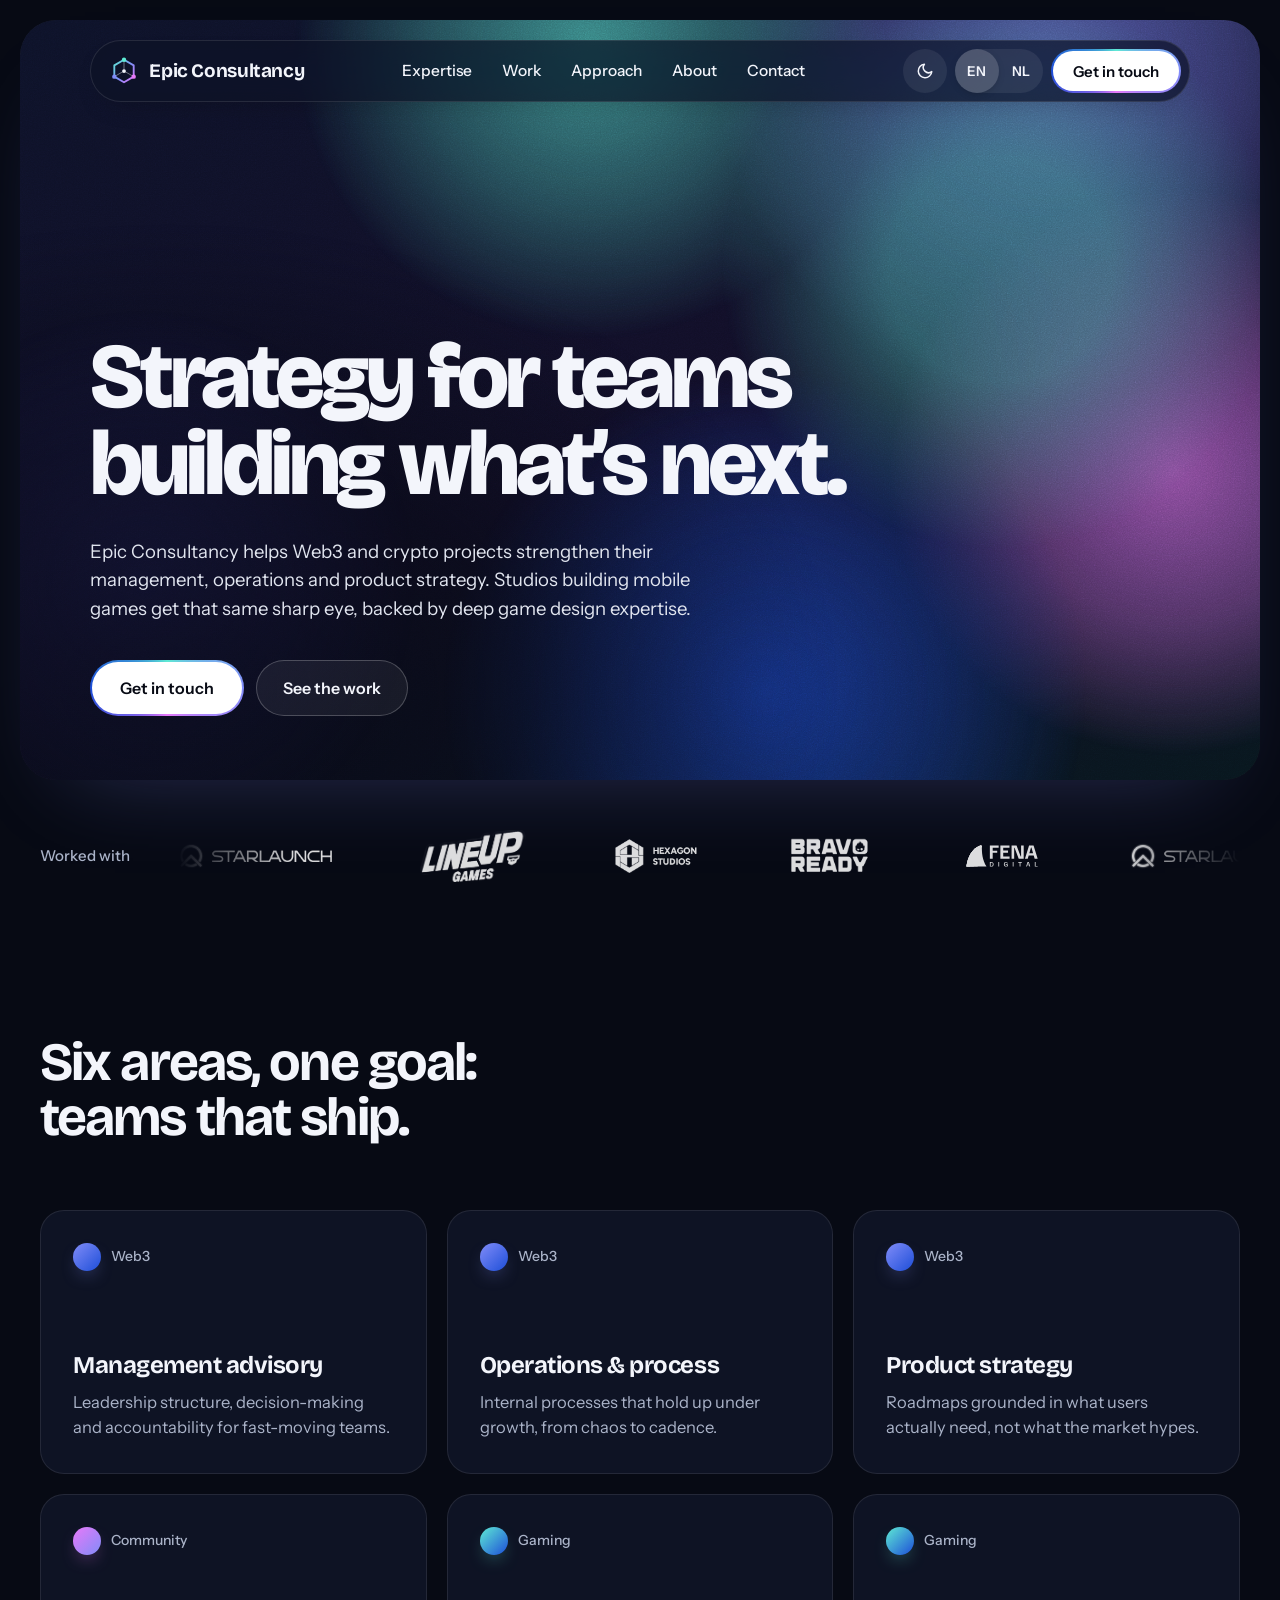
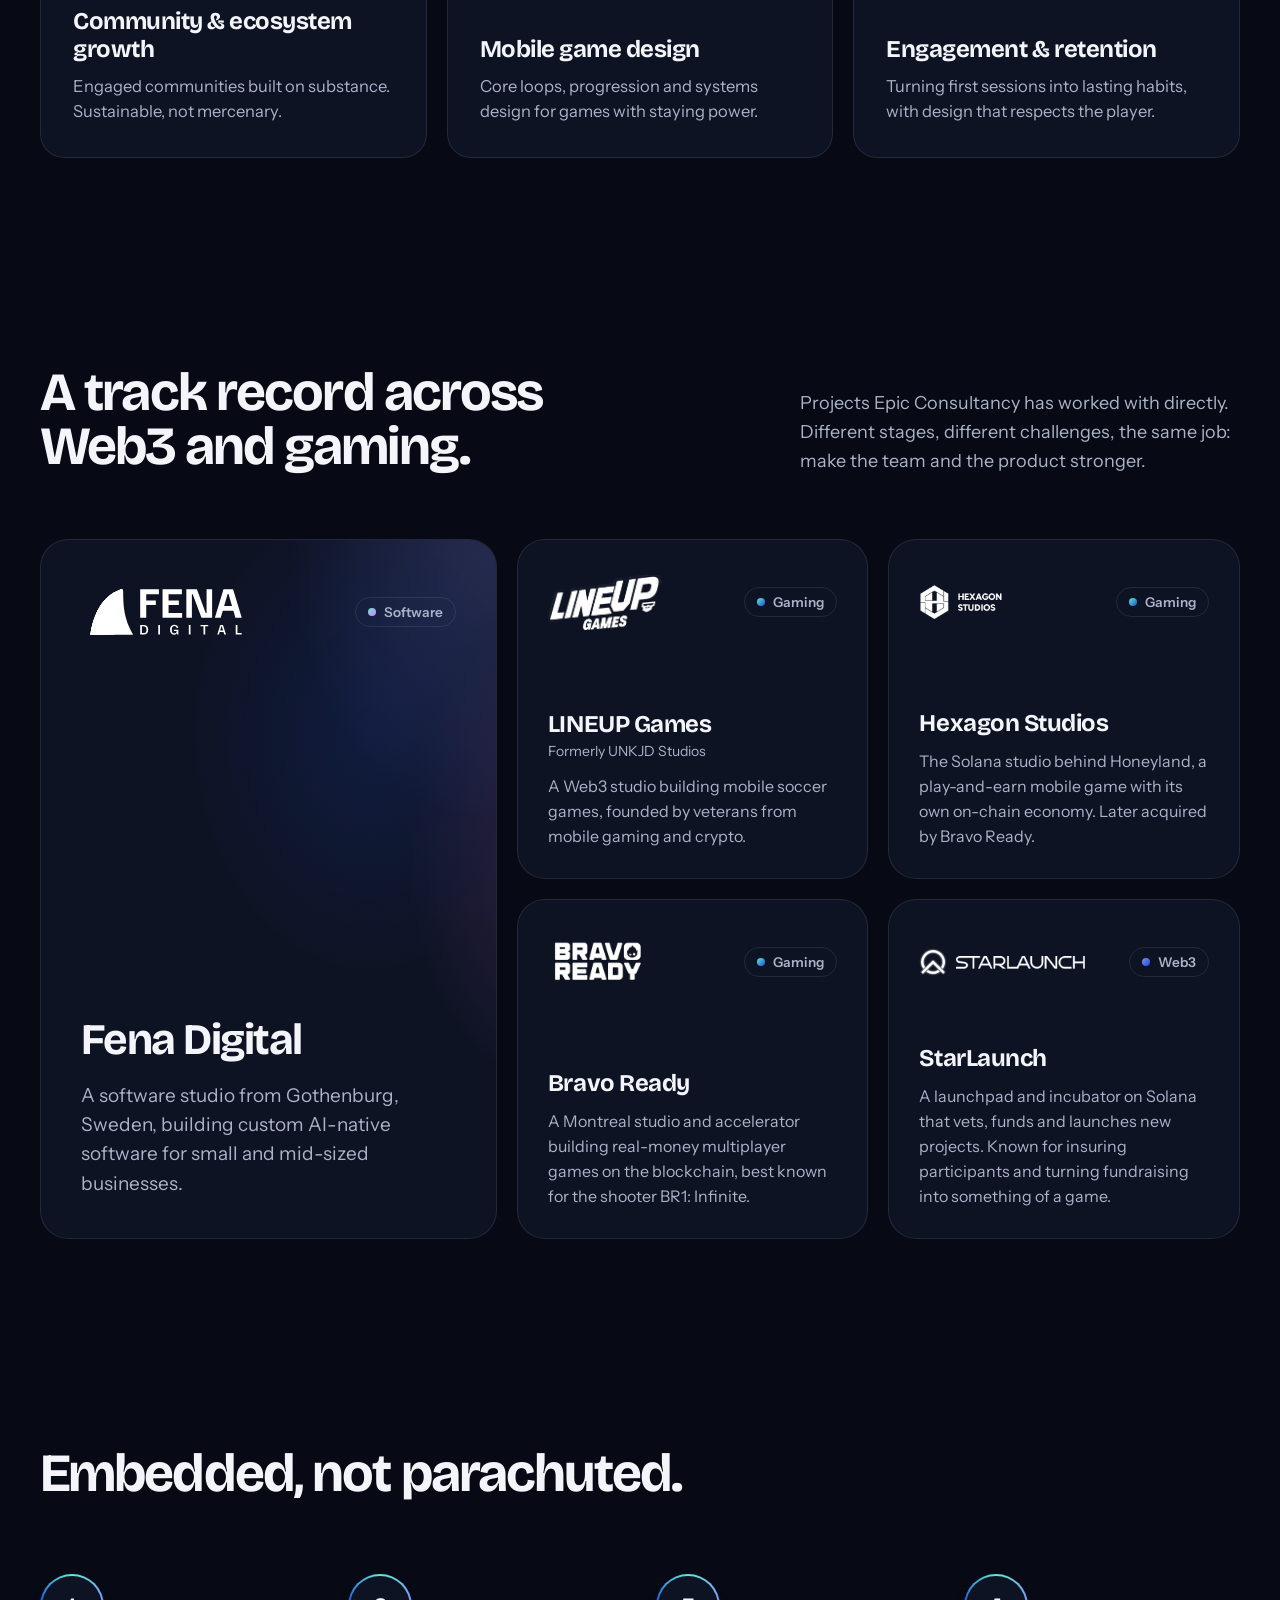
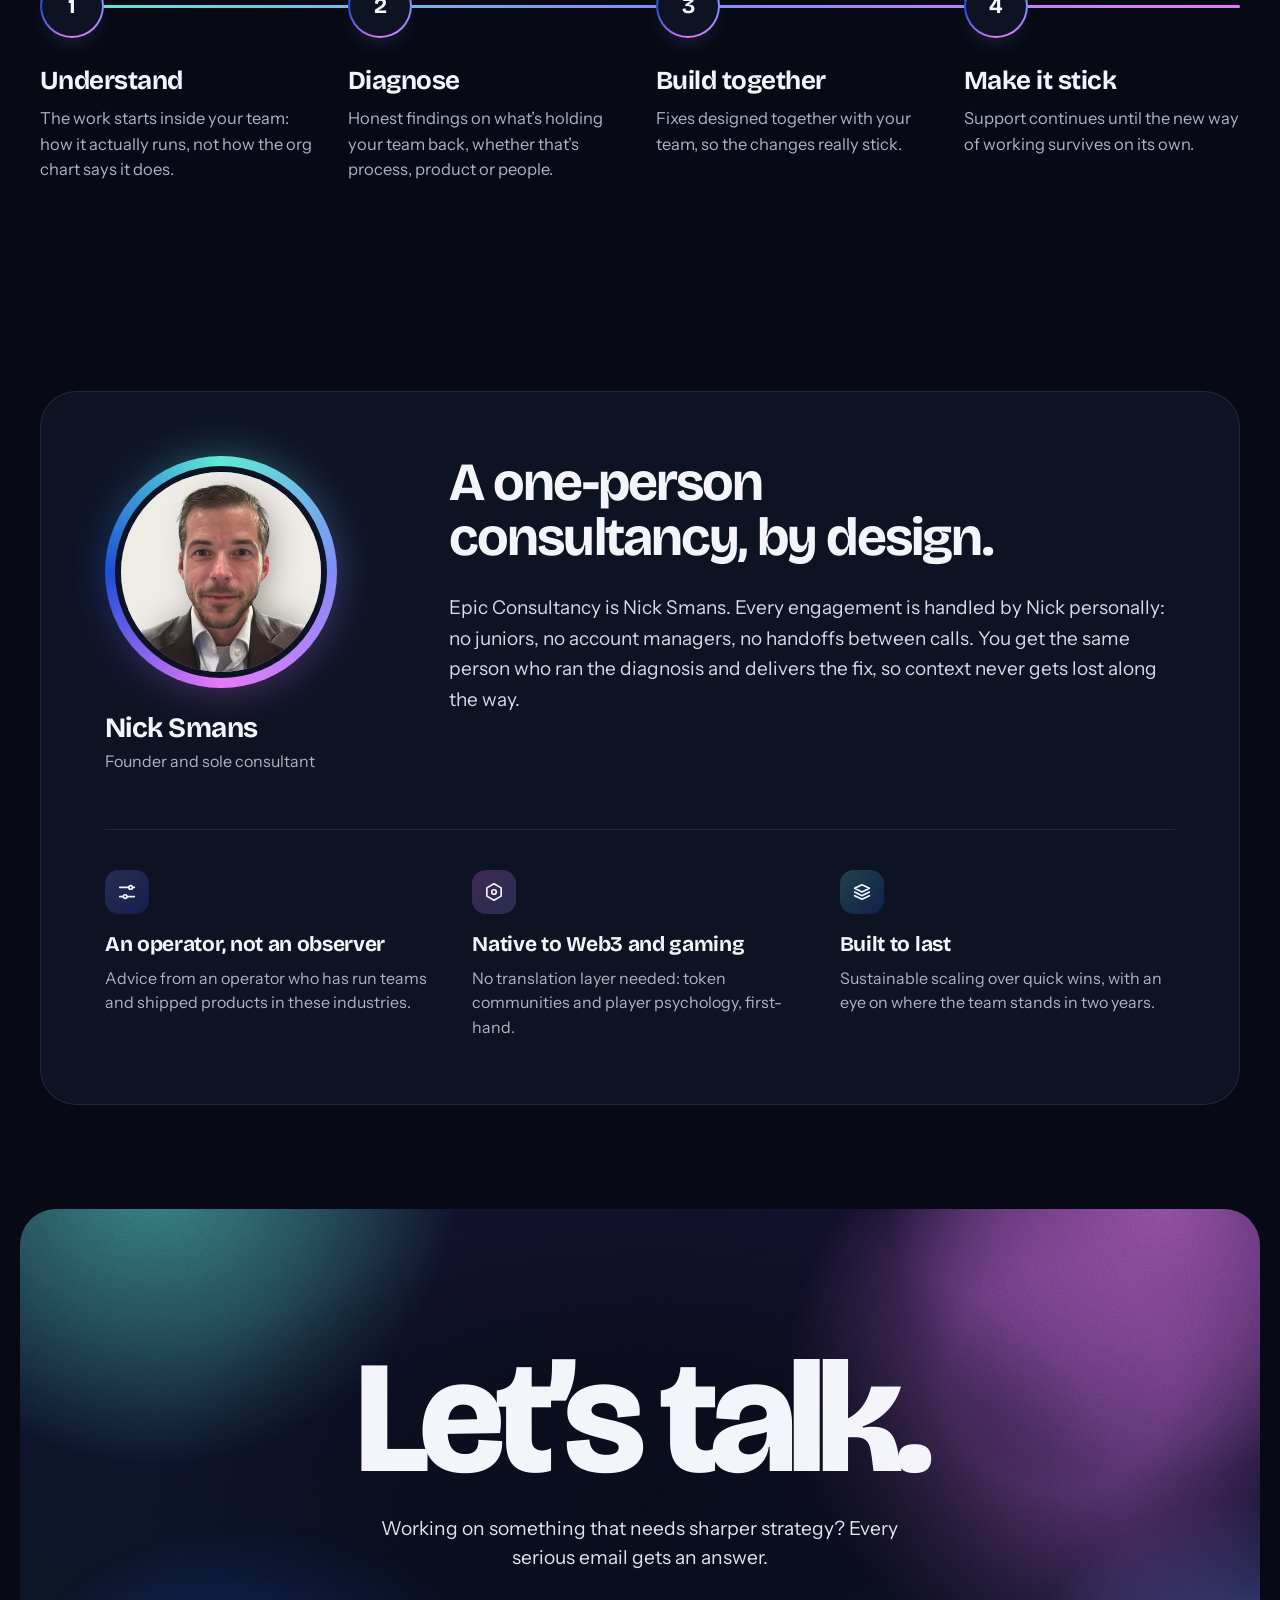
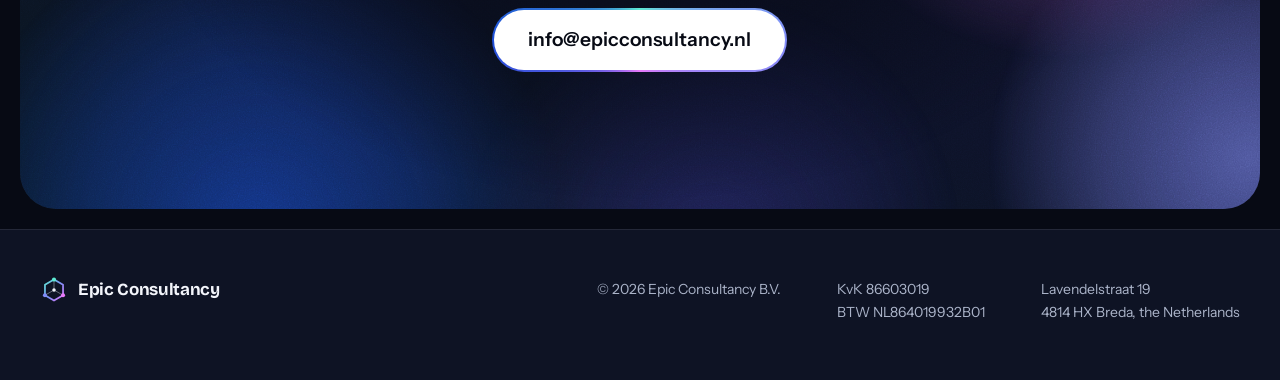
==== index.html @ 9a3203cc "Copy: drop duplicate UNKJD rebrand line, add Dutch comma Co-Authored-By: Claude Opus 5.5 (1M context" ====
<!doctype html>
<html lang="en">
<head>
<meta charset="UTF-8">
<meta name="viewport" content="width=device-width, initial-scale=1">
<title>Epic Consultancy: Strategic consultancy for Web3 and gaming</title>
<meta name="description" content="Strategic consultancy for Web3 and crypto projects: management, operations and product strategy, plus mobile game design expertise for studios.">
<link rel="canonical" href="https://epicconsultancy.nl/">
<link rel="alternate" hreflang="en" href="https://epicconsultancy.nl/">
<link rel="alternate" hreflang="nl" href="https://epicconsultancy.nl/nl/">
<link rel="alternate" hreflang="x-default" href="https://epicconsultancy.nl/">
<meta property="og:title" content="Epic Consultancy: Strategic consultancy for Web3 and gaming">
<meta property="og:description" content="Strategic consultancy for Web3 and crypto projects: management, operations and product strategy, plus mobile game design expertise for studios.">
<meta property="og:type" content="website">
<meta property="og:url" content="https://epicconsultancy.nl/">
<meta property="og:locale" content="en_US">
<meta property="og:locale:alternate" content="nl_NL">
<meta property="og:image" content="https://epicconsultancy.nl/assets/og.png">
<meta property="og:image:width" content="1200">
<meta property="og:image:height" content="630">
<meta property="og:image:alt" content="Epic Consultancy: Strategy for teams building what’s next.">
<meta name="twitter:card" content="summary_large_image">
<link rel="icon" type="image/svg+xml" href="favicon.svg">
<link rel="preconnect" href="https://fonts.googleapis.com">
<link rel="preconnect" href="https://fonts.gstatic.com" crossorigin>
<link href="https://fonts.googleapis.com/css2?family=Bricolage+Grotesque:opsz,wght@12..96,700..800&amp;family=Instrument+Sans:wght@400..600&amp;display=swap" rel="stylesheet">
<script>try { if (localStorage.getItem('theme') === 'light') document.documentElement.setAttribute('data-theme', 'light'); } catch (e) {}</script>
<link rel="stylesheet" href="style.css">
<script defer src="script.js"></script>
</head>
<body>
<a class="skip-link" href="#main">Skip to content</a>

<svg class="svg-defs" aria-hidden="true" focusable="false" width="0" height="0">
  <defs>
    <linearGradient id="mark-gradient" x1="0" y1="0" x2="1" y2="1">
      <stop class="mark-stop-1" offset="0"></stop>
      <stop class="mark-stop-2" offset=".55"></stop>
      <stop class="mark-stop-3" offset="1"></stop>
    </linearGradient>
  </defs>
</svg>

<header class="site-header">
  <nav class="nav frost" aria-label="Main">
    <a class="brand" href="#top">
      <svg class="mark" width="30" height="30" viewBox="0 0 96 96" aria-hidden="true" focusable="false">
        <path class="mark-hex" d="M48 12 L79 30 L79 66 L48 84 L17 66 L17 30 Z"></path>
        <line class="mark-spoke" x1="48" y1="48" x2="48" y2="12"></line>
        <line class="mark-spoke" x1="48" y1="48" x2="79" y2="66"></line>
        <line class="mark-spoke" x1="48" y1="48" x2="17" y2="66"></line>
        <circle class="mark-node-1" cx="48" cy="12" r="7"></circle>
        <circle class="mark-node-3" cx="79" cy="66" r="7"></circle>
        <circle class="mark-node-2" cx="17" cy="66" r="7"></circle>
        <circle class="mark-core" cx="48" cy="48" r="6"></circle>
      </svg>
      <span class="brand-name">Epic Consultancy</span>
    </a>
    <button class="icon-btn menu-toggle" type="button" aria-expanded="false" aria-controls="nav-links" aria-label="Menu">
      <svg class="icon-open" width="20" height="20" viewBox="0 0 24 24" fill="none" stroke="currentColor" stroke-width="2" stroke-linecap="round" aria-hidden="true" focusable="false"><path d="M4 7h16M4 12h16M4 17h16"></path></svg>
      <svg class="icon-close" width="20" height="20" viewBox="0 0 24 24" fill="none" stroke="currentColor" stroke-width="2" stroke-linecap="round" aria-hidden="true" focusable="false"><path d="M6 6l12 12M18 6L6 18"></path></svg>
    </button>
    <div class="nav-links" id="nav-links">
      <a class="nav-link" href="#expertise">Expertise</a>
      <a class="nav-link" href="#work">Work</a>
      <a class="nav-link" href="#approach">Approach</a>
      <a class="nav-link" href="#about">About</a>
      <a class="nav-link" href="#contact">Contact</a>
    </div>
    <div class="nav-tools">
      <button class="icon-btn theme-toggle" type="button" aria-label="Switch theme">
        <svg class="icon-moon" width="18" height="18" viewBox="0 0 24 24" fill="none" stroke="currentColor" stroke-width="2" stroke-linecap="round" stroke-linejoin="round" aria-hidden="true" focusable="false"><path d="M21 12.8A9 9 0 1 1 11.2 3a7 7 0 0 0 9.8 9.8z"></path></svg>
        <svg class="icon-sun" width="18" height="18" viewBox="0 0 24 24" fill="none" stroke="currentColor" stroke-width="2" stroke-linecap="round" stroke-linejoin="round" aria-hidden="true" focusable="false"><circle cx="12" cy="12" r="4"></circle><path d="M12 2v2M12 20v2M4.9 4.9l1.4 1.4M17.7 17.7l1.4 1.4M2 12h2M20 12h2M4.9 19.1l1.4-1.4M17.7 6.3l1.4-1.4"></path></svg>
      </button>
      <div class="lang" role="group" aria-label="Language">
        <span aria-current="page">EN</span>
        <a href="nl/" hreflang="nl" lang="nl">NL</a>
      </div>
      <a class="btn btn-sm nav-cta" href="#contact">Get in touch</a>
    </div>
  </nav>
</header>

<main id="main">
  <div class="hero-wrap" id="top">
    <div class="hero mesh-panel">
      <div class="mesh" aria-hidden="true">
        <div class="mesh-hue">
          <div class="mesh-layer">
            <div class="blob blob-1"></div>
            <div class="blob blob-2"></div>
            <div class="blob blob-soft blob-3"></div>
            <div class="blob blob-4"></div>
            <div class="blob blob-soft blob-5"></div>
            <div class="follow"></div>
          </div>
        </div>
      </div>
      <svg class="grain" aria-hidden="true" focusable="false">
        <filter id="grain-hero" x="0" y="0" width="100%" height="100%"><feTurbulence type="fractalNoise" baseFrequency="0.82" numOctaves="3" stitchTiles="stitch"></feTurbulence><feColorMatrix type="saturate" values="0"></feColorMatrix></filter>
        <rect width="100%" height="100%" filter="url(#grain-hero)"></rect>
      </svg>
      <div class="veil" aria-hidden="true"></div>

      <div class="hero-inner">
        <div class="hero-copy">
          <h1 class="h1">
            <span class="line line-1"><span>Strategy for teams</span></span>
            <span class="line line-2"><span>building what’s next.</span></span>
          </h1>
          <p class="hero-intro up">Epic Consultancy helps Web3 and crypto projects strengthen their management, operations and product strategy. Studios building mobile games get that same sharp eye, backed by deep game design expertise.</p>
          <div class="hero-actions up">
            <a class="btn" href="#contact">Get in touch</a>
            <a class="ghost frost" href="#work">See the work</a>
          </div>
        </div>
      </div>
    </div>
  </div>

  <section class="proof wrap up" aria-labelledby="proof-label">
    <p class="proof-label" id="proof-label">Worked with</p>
    <div class="marquee">
      <div class="marquee-track">
        <div class="logo-set">
          <img src="assets/logos/starlaunch.png" alt="StarLaunch" width="154" height="26">
          <img src="assets/logos/lineup.png" alt="LINEUP Games" width="106" height="51">
          <img src="assets/logos/hexagon.png" alt="Hexagon Studios" width="83" height="34">
          <img src="assets/logos/bravoready.png" alt="Bravo Ready" width="89" height="46">
          <img src="assets/logos/fena.svg" alt="Fena Digital" width="80" height="30">
        </div>
        <div class="logo-set" aria-hidden="true">
          <img src="assets/logos/starlaunch.png" alt="" width="154" height="26">
          <img src="assets/logos/lineup.png" alt="" width="106" height="51">
          <img src="assets/logos/hexagon.png" alt="" width="83" height="34">
          <img src="assets/logos/bravoready.png" alt="" width="89" height="46">
          <img src="assets/logos/fena.svg" alt="" width="80" height="30">
        </div>
        <div class="logo-set" aria-hidden="true">
          <img src="assets/logos/starlaunch.png" alt="" width="154" height="26">
          <img src="assets/logos/lineup.png" alt="" width="106" height="51">
          <img src="assets/logos/hexagon.png" alt="" width="83" height="34">
          <img src="assets/logos/bravoready.png" alt="" width="89" height="46">
          <img src="assets/logos/fena.svg" alt="" width="80" height="30">
        </div>
      </div>
    </div>
  </section>

  <section id="expertise" class="section" aria-labelledby="expertise-title">
    <div class="wrap">
      <h2 class="h2 section-title" id="expertise-title">Six areas, one goal: teams that ship.</h2>
      <div class="tiles">
        <article class="tile d-web3">
          <p class="tile-domain"><span class="swatch" aria-hidden="true"></span>Web3</p>
          <div class="tile-body">
            <h3 class="h3">Management advisory</h3>
            <p class="tile-text">Leadership structure, decision-making and accountability for fast-moving teams.</p>
          </div>
        </article>
        <article class="tile d-web3">
          <p class="tile-domain"><span class="swatch" aria-hidden="true"></span>Web3</p>
          <div class="tile-body">
            <h3 class="h3">Operations &amp; process</h3>
            <p class="tile-text">Internal processes that hold up under growth, from chaos to cadence.</p>
          </div>
        </article>
        <article class="tile d-web3">
          <p class="tile-domain"><span class="swatch" aria-hidden="true"></span>Web3</p>
          <div class="tile-body">
            <h3 class="h3">Product strategy</h3>
            <p class="tile-text">Roadmaps grounded in what users actually need, not what the market hypes.</p>
          </div>
        </article>
        <article class="tile d-comm">
          <p class="tile-domain"><span class="swatch" aria-hidden="true"></span>Community</p>
          <div class="tile-body">
            <h3 class="h3">Community &amp; ecosystem growth</h3>
            <p class="tile-text">Engaged communities built on substance. Sustainable, not mercenary.</p>
          </div>
        </article>
        <article class="tile d-game">
          <p class="tile-domain"><span class="swatch" aria-hidden="true"></span>Gaming</p>
          <div class="tile-body">
            <h3 class="h3">Mobile game design</h3>
            <p class="tile-text">Core loops, progression and systems design for games with staying power.</p>
          </div>
        </article>
        <article class="tile d-game">
          <p class="tile-domain"><span class="swatch" aria-hidden="true"></span>Gaming</p>
          <div class="tile-body">
            <h3 class="h3">Engagement &amp; retention</h3>
            <p class="tile-text">Turning first sessions into lasting habits, with design that respects the player.</p>
          </div>
        </article>
      </div>
    </div>
  </section>

  <section id="work" class="section" aria-labelledby="work-title">
    <div class="wrap">
      <div class="work-head">
        <h2 class="h2" id="work-title">A track record across Web3 and gaming.</h2>
        <p class="work-intro">Projects Epic Consultancy has worked with directly. Different stages, different challenges, the same job: make the team and the product stronger.</p>
      </div>
      <div class="bento">
        <article class="card card-feature d-soft">
          <div class="bloom" aria-hidden="true"></div>
          <div class="flood" aria-hidden="true"></div>
          <div class="card-head">
            <img class="card-logo" src="assets/logos/fena.svg" alt="" width="170" height="64">
            <span class="tag">Software</span>
          </div>
          <div>
            <h3 class="h3 card-name">Fena Digital</h3>
            <p class="card-desc">A software studio from Gothenburg, Sweden, building custom AI-native software for small and mid-sized businesses.</p>
          </div>
        </article>
        <article class="card d-game">
          <div class="flood" aria-hidden="true"></div>
          <div class="card-head">
            <img class="card-logo" src="assets/logos/lineup.png" alt="" width="114" height="55">
            <span class="tag">Gaming</span>
          </div>
          <div>
            <h3 class="h3 card-name">LINEUP Games</h3>
            <p class="card-sub">Formerly UNKJD Studios</p>
            <p class="card-desc">A Web3 studio building mobile soccer games, founded by veterans from mobile gaming and crypto.</p>
          </div>
        </article>
        <article class="card d-game">
          <div class="flood" aria-hidden="true"></div>
          <div class="card-head">
            <img class="card-logo" src="assets/logos/hexagon.png" alt="" width="83" height="34">
            <span class="tag">Gaming</span>
          </div>
          <div>
            <h3 class="h3 card-name">Hexagon Studios</h3>
            <p class="card-desc">The Solana studio behind Honeyland, a play-and-earn mobile game with its own on-chain economy. Later acquired by Bravo Ready.</p>
          </div>
        </article>
        <article class="card d-game">
          <div class="flood" aria-hidden="true"></div>
          <div class="card-head">
            <img class="card-logo" src="assets/logos/bravoready.png" alt="" width="100" height="52">
            <span class="tag">Gaming</span>
          </div>
          <div>
            <h3 class="h3 card-name">Bravo Ready</h3>
            <p class="card-desc">A Montreal studio and accelerator building real-money multiplayer games on the blockchain, best known for the shooter BR1: Infinite.</p>
          </div>
        </article>
        <article class="card d-web3">
          <div class="flood" aria-hidden="true"></div>
          <div class="card-head">
            <img class="card-logo" src="assets/logos/starlaunch.png" alt="" width="166" height="28">
            <span class="tag">Web3</span>
          </div>
          <div>
            <h3 class="h3 card-name">StarLaunch</h3>
            <p class="card-desc">A launchpad and incubator on Solana that vets, funds and launches new projects. Known for insuring participants and turning fundraising into something of a game.</p>
          </div>
        </article>
      </div>
    </div>
  </section>

  <section id="approach" class="section approach" aria-labelledby="approach-title">
    <div class="wrap">
      <h2 class="h2" id="approach-title">Embedded, not parachuted.</h2>
      <div class="timeline">
        <div class="track" aria-hidden="true">
          <div class="track-base"></div>
          <div class="track-fill"></div>
          <div class="comet-lane">
            <div class="comet-glow"></div>
            <div class="comet"></div>
          </div>
        </div>
        <ol class="steps">
          <li class="step">
            <span class="node" aria-hidden="true">1</span>
            <div>
              <h3 class="h3">Understand</h3>
              <p class="step-text">The work starts inside your team: how it actually runs, not how the org chart says it does.</p>
            </div>
          </li>
          <li class="step">
            <span class="node" aria-hidden="true">2</span>
            <div>
              <h3 class="h3">Diagnose</h3>
              <p class="step-text">Honest findings on what’s holding your team back, whether that’s process, product or people.</p>
            </div>
          </li>
          <li class="step">
            <span class="node" aria-hidden="true">3</span>
            <div>
              <h3 class="h3">Build together</h3>
              <p class="step-text">Fixes designed together with your team, so the changes really stick.</p>
            </div>
          </li>
          <li class="step">
            <span class="node" aria-hidden="true">4</span>
            <div>
              <h3 class="h3">Make it stick</h3>
              <p class="step-text">Support continues until the new way of working survives on its own.</p>
            </div>
          </li>
        </ol>
      </div>
    </div>
  </section>

  <section id="about" class="section" aria-labelledby="about-title">
    <div class="wrap">
      <div class="about-panel">
        <div class="about-top">
          <div class="about-person">
            <div class="ring">
              <img class="portrait" src="assets/nick-smans.jpg" alt="Nick Smans" width="200" height="200">
            </div>
            <div>
              <p class="person-name">Nick Smans</p>
              <p class="person-role">Founder and sole consultant</p>
            </div>
          </div>
          <div class="about-copy">
            <h2 class="h2" id="about-title">A one-person consultancy, by design.</h2>
            <p class="about-bio">Epic Consultancy is Nick Smans. Every engagement is handled by Nick personally: no juniors, no account managers, no handoffs between calls. You get the same person who ran the diagnosis and delivers the fix, so context never gets lost along the way.</p>
          </div>
        </div>
        <ul class="reasons">
          <li class="d-web3">
            <span class="chip" aria-hidden="true">
              <svg width="22" height="22" viewBox="0 0 24 24" fill="none" stroke-width="1.8" stroke-linecap="round" stroke-linejoin="round" focusable="false"><path d="M4 7h10M18 7h2M4 17h4M12 17h8"></path><circle cx="16" cy="7" r="2"></circle><circle cx="10" cy="17" r="2"></circle></svg>
            </span>
            <h3 class="reason-title">An operator, not an observer</h3>
            <p class="reason-text">Advice from an operator who has run teams and shipped products in these industries.</p>
          </li>
          <li class="d-comm">
            <span class="chip" aria-hidden="true">
              <svg width="22" height="22" viewBox="0 0 24 24" fill="none" stroke-width="1.8" stroke-linecap="round" stroke-linejoin="round" focusable="false"><path d="M12 3l7.8 4.5v9L12 21l-7.8-4.5v-9z"></path><circle cx="12" cy="12" r="2.5"></circle></svg>
            </span>
            <h3 class="reason-title">Native to Web3 and gaming</h3>
            <p class="reason-text">No translation layer needed: token communities and player psychology, first-hand.</p>
          </li>
          <li class="d-game">
            <span class="chip" aria-hidden="true">
              <svg width="22" height="22" viewBox="0 0 24 24" fill="none" stroke-width="1.8" stroke-linecap="round" stroke-linejoin="round" focusable="false"><path d="M12 4l8 4-8 4-8-4z"></path><path d="M4 12l8 4 8-4"></path><path d="M4 16l8 4 8-4"></path></svg>
            </span>
            <h3 class="reason-title">Built to last</h3>
            <p class="reason-text">Sustainable scaling over quick wins, with an eye on where the team stands in two years.</p>
          </li>
        </ul>
      </div>
    </div>
  </section>

  <section id="contact" class="contact-wrap" aria-labelledby="contact-title">
    <div class="contact mesh-panel">
      <div class="mesh" aria-hidden="true">
        <div class="mesh-hue">
          <div class="mesh-layer">
            <div class="blob blob-soft blob-1"></div>
            <div class="blob blob-2"></div>
            <div class="blob blob-3"></div>
            <div class="blob blob-4"></div>
            <div class="blob blob-soft blob-5"></div>
            <div class="follow follow-b"></div>
          </div>
        </div>
      </div>
      <svg class="grain" aria-hidden="true" focusable="false">
        <filter id="grain-contact" x="0" y="0" width="100%" height="100%"><feTurbulence type="fractalNoise" baseFrequency="0.82" numOctaves="3" seed="7" stitchTiles="stitch"></feTurbulence><feColorMatrix type="saturate" values="0"></feColorMatrix></filter>
        <rect width="100%" height="100%" filter="url(#grain-contact)"></rect>
      </svg>
      <div class="veil" aria-hidden="true"></div>

      <div class="contact-inner">
        <h2 class="talk" id="contact-title">Let’s talk.</h2>
        <p class="contact-sub">Working on something that needs sharper strategy? Every serious email gets an answer.</p>
        <a class="btn btn-lg" href="mailto:info@epicconsultancy.nl">info@epicconsultancy.nl</a>
      </div>
    </div>
  </section>
</main>

<footer class="footer">
  <div class="wrap footer-inner">
    <a class="brand" href="#top">
      <svg class="mark" width="28" height="28" viewBox="0 0 96 96" aria-hidden="true" focusable="false">
        <path class="mark-hex" d="M48 12 L79 30 L79 66 L48 84 L17 66 L17 30 Z"></path>
        <line class="mark-spoke" x1="48" y1="48" x2="48" y2="12"></line>
        <line class="mark-spoke" x1="48" y1="48" x2="79" y2="66"></line>
        <line class="mark-spoke" x1="48" y1="48" x2="17" y2="66"></line>
        <circle class="mark-node-1" cx="48" cy="12" r="7"></circle>
        <circle class="mark-node-3" cx="79" cy="66" r="7"></circle>
        <circle class="mark-node-2" cx="17" cy="66" r="7"></circle>
        <circle class="mark-core" cx="48" cy="48" r="6"></circle>
      </svg>
      <span class="brand-name">Epic Consultancy</span>
    </a>
    <div class="footer-facts">
      <p>© 2026 Epic Consultancy B.V.</p>
      <p>KvK 86603019<br>BTW NL864019932B01</p>
      <p>Lavendelstraat 19<br>4814 HX Breda, the Netherlands</p>
    </div>
  </div>
</footer>
</body>
</html>
---- style.css ----
/* =========================================================================
   Epic Consultancy, V3 "Prism Night"
   Ported from the A2 Night design-canvas artboard to plain static CSS.
   Dark (Night) is the default for every visitor; [data-theme="light"] on
   <html> switches to the light twin. Progressive enhancement throughout:
   every animation ends visible, nothing is hidden waiting for script.js,
   and everything script-dependent is gated on html.js.
   ========================================================================= */

/* Animatable angle for the rotating conic rings (buttons, approach nodes). */
@property --angle {
  syntax: '<angle>';
  inherits: false;
  initial-value: 0deg;
}

/* -------------------------------------------------------------------------
   Theme tokens: Night (default)
   ------------------------------------------------------------------------- */
:root {
  color-scheme: dark;

  /* Ground, surfaces and text */
  --ground: #070A14;
  --panel: #0E1324;
  --ink: #F3F5FB;
  --ink-rgb: 243, 245, 251;
  --lead: #E1E5EF;
  --body: #D5DAE6;
  --muted: #AAB3C8;
  --line: rgba(255, 255, 255, 0.09);
  --focus: #5EEAD4;
  --shade: 0, 0, 0;

  /* Hero and contact mesh panels */
  --hero-bg: linear-gradient(160deg, #0D1228 0%, #120E27 55%, #08161D 100%);
  --contact-bg: linear-gradient(200deg, #120E27 0%, #0D1228 60%, #08161D 100%);
  --hero-shadow: rgba(129, 140, 248, 0.3);
  --m1: 129, 140, 248;   /* violet  #818CF8 */
  --m2: 232, 121, 249;   /* magenta #E879F9 */
  --m3: 94, 234, 212;    /* teal    #5EEAD4 */
  --m4: 29, 78, 216;     /* blue    #1D4ED8 */
  --m5: 49, 46, 129;     /* indigo  #312E81 */
  --mesh-op: 0.7;
  --mesh-intensity: 0.85;
  --follow-core: rgba(94, 234, 212, 0.55);
  --follow-core-b: rgba(232, 121, 249, 0.5);
  --follow-a: 94, 234, 212;
  --follow-b: 232, 121, 249;
  --veil-hero: radial-gradient(75% 85% at 12% 88%, rgba(7, 10, 20, 0.72) 0%, rgba(7, 10, 20, 0.55) 38%, rgba(7, 10, 20, 0) 72%);
  --veil-contact: radial-gradient(50% 62% at 50% 50%, rgba(7, 10, 20, 0.66) 0%, rgba(7, 10, 20, 0.5) 40%, rgba(7, 10, 20, 0) 78%);
  /* Phones only (see Responsive): on a narrow panel the intro runs out past
     the radial veil, where the teal blob plus the pointer light could drop
     it to 4.26:1. This floor keeps every line at 4.5:1 or better. */
  --veil-hero-floor: linear-gradient(to top, rgba(7, 10, 20, 0.28) 0%, rgba(7, 10, 20, 0.28) 55%, rgba(7, 10, 20, 0) 78%);

  /* Nav glass, language switch, buttons */
  --glass: rgba(14, 19, 36, 0.72);
  --glass-edge: rgba(255, 255, 255, 0.1);
  --chip-bg: rgba(var(--ink-rgb), 0.07);
  --lang-hover: rgba(255, 255, 255, 0.12);
  --lang-on: rgba(255, 255, 255, 0.16);
  --btn-bg: #FFFFFF;
  --btn-ink: #070A14;
  --spectrum: #5EEAD4, #818CF8, #E879F9, #1D4ED8, #5EEAD4;
  --ghost-bg: rgba(255, 255, 255, 0.06);
  --ghost-edge: rgba(255, 255, 255, 0.22);
  --ghost-bg-hover: rgba(255, 255, 255, 0.12);
  --ghost-edge-hover: rgba(255, 255, 255, 0.4);

  /* Client logos are white artwork: all-white on Night */
  --logo: brightness(0) invert(1);
  --logo-hover: brightness(0) invert(1);

  /* Domain colour pairs (swatches, tag dots, chips, tile glow) */
  --web3-a: 129, 140, 248;
  --web3-b: 29, 78, 216;
  --comm-a: 232, 121, 249;
  --comm-b: 129, 140, 248;
  --game-a: 94, 234, 212;
  --game-b: 29, 78, 216;
  --soft-a: 94, 234, 212;
  --soft-b: 232, 121, 249;
  --glow-a: 0.16;
  --glow-b: 0.09;

  /* Work cards: resting bloom and the hover flood */
  --card-shadow: rgba(129, 140, 248, 0.4);
  --flood-base: #141938;
  --fl-p: 129, 140, 248;
  --fl-a: 29, 78, 216;
  --fl-b: 232, 121, 249;
  --fl-pa: 0.35;
  --fl-ca: 0.45;
  --on-flood: #FFFFFF;
  --bloom-1: 129, 140, 248;
  --bloom-2: 29, 78, 216;
  --bloom-3: 232, 121, 249;

  /* Approach timeline */
  --comet: 129, 140, 248;
  --spark: 255, 255, 255;
  --node-shadow: rgba(129, 140, 248, 0.45);

  /* Brand mark (network hex) */
  --mark-1: #5EEAD4;
  --mark-2: #818CF8;
  --mark-3: #E879F9;
}

/* -------------------------------------------------------------------------
   Theme tokens: light twin
   Same brand triad, light and airy in the mesh. Text-coloured accents (the
   mark, the focus ring) use the deeper triad #0F766E / #4F46E5 / #A21CAF.
   Component treatment (dark buttons, white glass and veils, cards that
   flood dark on hover) follows the artboard's light "prism" palette.
   ------------------------------------------------------------------------- */
[data-theme="light"] {
  color-scheme: light;

  --ground: #F6F7FB;
  --panel: #FFFFFF;
  --ink: #0E1020;
  --ink-rgb: 14, 16, 32;
  --lead: #1E2236;
  --body: #23263A;
  --muted: #4A5068;
  --line: #E3E6F0;
  --focus: #4F46E5;
  --shade: 14, 16, 32;

  --hero-bg: linear-gradient(160deg, #F4F5FF 0%, #FBF3FB 55%, #F1FBFA 100%);
  --contact-bg: linear-gradient(200deg, #F5F3FF 0%, #FDF4FF 60%, #F0FBFA 100%);
  --hero-shadow: rgba(79, 70, 229, 0.28);
  --m1: 165, 180, 252;   /* violet  #A5B4FC */
  --m2: 240, 171, 252;   /* magenta #F0ABFC */
  --m3: 94, 234, 212;    /* teal    #5EEAD4 */
  --m4: 125, 211, 252;   /* sky     #7DD3FC */
  --m5: 153, 246, 228;   /* mint    #99F6E4 */
  --mesh-op: 1;
  --follow-core: rgba(255, 255, 255, 0.85);
  --follow-core-b: rgba(255, 255, 255, 0.8);
  --follow-a: 94, 234, 212;
  --follow-b: 240, 171, 252;
  --veil-hero: radial-gradient(75% 85% at 12% 88%, rgba(255, 255, 255, 0.62) 0%, rgba(255, 255, 255, 0.5) 38%, rgba(255, 255, 255, 0) 72%);
  --veil-contact: radial-gradient(50% 62% at 50% 50%, rgba(255, 255, 255, 0.62) 0%, rgba(255, 255, 255, 0.45) 40%, rgba(255, 255, 255, 0) 78%);
  --veil-hero-floor: linear-gradient(transparent, transparent);

  --glass: rgba(255, 255, 255, 0.74);
  --glass-edge: rgba(255, 255, 255, 0.8);
  --lang-hover: rgba(255, 255, 255, 0.7);
  --lang-on: #FFFFFF;
  --btn-bg: #0E1020;
  --btn-ink: #FFFFFF;
  --spectrum: #14B8A6, #6366F1, #D946EF, #0EA5E9, #14B8A6;
  --ghost-bg: rgba(255, 255, 255, 0.74);
  --ghost-edge: rgba(14, 16, 32, 0.14);
  --ghost-bg-hover: #FFFFFF;
  --ghost-edge-hover: rgba(14, 16, 32, 0.3);

  /* All-black logos on light; white again on a flooded (dark) card */
  --logo: brightness(0);
  --logo-hover: brightness(0) invert(1);

  --glow-a: 0.30;
  --glow-b: 0.16;

  --card-shadow: rgba(79, 70, 229, 0.45);
  --flood-base: #15163A;
  --fl-p: 232, 121, 249;
  --fl-a: 79, 70, 229;
  --fl-b: 15, 118, 110;
  --fl-pa: 0.4;
  --fl-ca: 0.55;
  --bloom-1: 129, 140, 248;
  --bloom-2: 94, 234, 212;
  --bloom-3: 232, 121, 249;

  --comet: 99, 102, 241;
  --node-shadow: rgba(79, 70, 229, 0.4);

  --mark-1: #0F766E;
  --mark-2: #4F46E5;
  --mark-3: #A21CAF;
}

/* -------------------------------------------------------------------------
   Base
   ------------------------------------------------------------------------- */
*,
*::before,
*::after { box-sizing: border-box; }

html {
  background: var(--ground);
  -webkit-text-size-adjust: 100%;
  text-size-adjust: 100%;
}

@media (prefers-reduced-motion: no-preference) {
  html { scroll-behavior: smooth; }
}

body {
  position: relative;
  margin: 0;
  overflow-x: hidden;
  background: var(--ground);
  color: var(--ink);
  font-family: 'Instrument Sans', system-ui, sans-serif;
  font-size: 16px;
  line-height: 1.5;
  -webkit-font-smoothing: antialiased;
  text-rendering: optimizeLegibility;
}

img { display: block; max-width: 100%; height: auto; }

a { color: inherit; }

a:focus-visible,
button:focus-visible {
  outline: 3px solid var(--focus);
  outline-offset: 3px;
}

h1, h2, h3, p, ul, ol { margin: 0; }

.visually-hidden {
  position: absolute !important;
  width: 1px;
  height: 1px;
  padding: 0;
  margin: -1px;
  overflow: hidden;
  clip: rect(0, 0, 0, 0);
  white-space: nowrap;
  border: 0;
}

.skip-link {
  position: absolute;
  top: 12px;
  left: 12px;
  z-index: 100;
  padding: 12px 18px;
  border-radius: 999px;
  background: var(--btn-bg);
  color: var(--btn-ink);
  font-weight: 600;
  text-decoration: none;
  transform: translateY(-200%);
}

.skip-link:focus { transform: none; }

/* Hidden gradient definitions shared by every brand mark on the page. A
   zero-size SVG (not display:none, which would break the url() reference). */
.svg-defs { position: absolute; width: 0; height: 0; overflow: hidden; }
.mark-stop-1 { stop-color: var(--mark-1); }
.mark-stop-2 { stop-color: var(--mark-2); }
.mark-stop-3 { stop-color: var(--mark-3); }

/* -------------------------------------------------------------------------
   Layout and type scale
   ------------------------------------------------------------------------- */
.wrap {
  max-width: 1320px;
  margin: 0 auto;
  padding-left: clamp(20px, 4vw, 40px);
  padding-right: clamp(20px, 4vw, 40px);
}

.section { padding-top: 104px; padding-bottom: 104px; }

.h1,
.h2,
.h3,
.talk {
  font-family: 'Bricolage Grotesque', system-ui, sans-serif;
  font-weight: 700;
  color: var(--ink);
}

.h2 {
  font-size: clamp(38px, 4.2vw, 60px);
  line-height: 1.02;
  letter-spacing: -0.035em;
  text-wrap: balance;
}

.h3 {
  font-size: 24px;
  line-height: 1.15;
  letter-spacing: -0.02em;
}

.frost {
  -webkit-backdrop-filter: blur(16px) saturate(1.4);
  backdrop-filter: blur(16px) saturate(1.4);
}

/* -------------------------------------------------------------------------
   Brand mark (network hex)
   ------------------------------------------------------------------------- */
.mark { display: block; flex-shrink: 0; }
.mark-hex { fill: none; stroke: url(#mark-gradient); stroke-width: 6; stroke-linejoin: round; }
.mark-spoke { stroke: var(--ink); stroke-opacity: 0.45; stroke-width: 3; }
.mark-node-1 { fill: var(--mark-1); }
.mark-node-2 { fill: var(--mark-2); }
.mark-node-3 { fill: var(--mark-3); }
.mark-core { fill: var(--ink); }

.brand {
  display: inline-flex;
  align-items: center;
  gap: 10px;
  min-height: 44px;
  color: var(--ink);
  text-decoration: none;
}

.brand-name {
  font-family: 'Bricolage Grotesque', system-ui, sans-serif;
  font-weight: 700;
  font-size: 19px;
  letter-spacing: -0.02em;
  white-space: nowrap;
}

/* -------------------------------------------------------------------------
   Nav
   The header sits absolutely over the top of the hero panel, so the banner
   landmark holds only the nav and <main> starts at the headline. The hero
   reserves the room through --nav-space (see Hero).
   ------------------------------------------------------------------------- */
.site-header {
  position: absolute;
  top: 20px;
  left: 20px;
  right: 20px;
  z-index: 10;
  padding: 20px clamp(14px, 5.5vw, 80px) 0;
}

.nav {
  display: flex;
  flex-wrap: wrap;
  align-items: center;
  justify-content: space-between;
  gap: 8px 12px;
  padding: 8px 8px 8px 18px;
  border-radius: 999px;
  background: var(--glass);
  border: 1px solid var(--glass-edge);
  box-shadow: 0 12px 32px -20px rgba(var(--shade), 0.4);
  animation: down 0.9s cubic-bezier(0.16, 1, 0.3, 1) 0.15s both;
}

.brand { order: 0; }
.nav-links { order: 1; display: flex; align-items: center; gap: 2px; }
.nav-tools { order: 2; display: flex; align-items: center; gap: 8px; }

.nav-link {
  display: inline-flex;
  align-items: center;
  min-height: 44px;
  padding: 0 14px;
  border-radius: 999px;
  font-size: 15.5px;
  font-weight: 500;
  color: var(--ink);
  text-decoration: none;
  white-space: nowrap;
  transition: background-color 0.25s;
}

.nav-link:hover { background: rgba(var(--ink-rgb), 0.07); }

/* Round 44px icon buttons: theme toggle and mobile menu. */
.icon-btn {
  display: inline-grid;
  place-items: center;
  width: 44px;
  height: 44px;
  padding: 0;
  border: 0;
  border-radius: 999px;
  background: var(--chip-bg);
  color: var(--ink);
  cursor: pointer;
  transition: background-color 0.25s;
}

.icon-btn:hover { background: var(--lang-hover); }
.icon-btn svg { display: block; }

/* Both buttons only do something once script.js has run, so they stay
   hidden until it sets html.js (same contract as the old site): without JS
   the page is simply dark and the nav links stay visible. */
.theme-toggle,
.menu-toggle { display: none; }
html.js .theme-toggle { display: inline-grid; }

/* Moon showing = currently dark; sun showing = currently light. */
.theme-toggle .icon-sun { display: none; }
[data-theme="light"] .theme-toggle .icon-sun { display: block; }
[data-theme="light"] .theme-toggle .icon-moon { display: none; }

.menu-toggle .icon-close { display: none; }
.nav-open .menu-toggle .icon-open { display: none; }
.nav-open .menu-toggle .icon-close { display: block; }

/* Language switch: the current language is a plain span, the other a link. */
.lang {
  display: flex;
  align-items: center;
  border-radius: 999px;
  background: var(--chip-bg);
}

.lang > * {
  display: inline-grid;
  place-items: center;
  min-width: 44px;
  min-height: 44px;
  border-radius: 999px;
  font-size: 13.5px;
  font-weight: 600;
  color: var(--ink);
  text-decoration: none;
}

.lang a { transition: background-color 0.25s; }
.lang a:hover { background: var(--lang-hover); }

.lang [aria-current="page"] {
  background: var(--lang-on);
  box-shadow: 0 2px 8px -3px rgba(var(--shade), 0.3);
}

/* -------------------------------------------------------------------------
   Buttons
   ------------------------------------------------------------------------- */
.btn {
  position: relative;
  display: inline-flex;
  align-items: center;
  justify-content: center;
  min-height: 56px;
  padding: 0 28px;
  border-radius: 999px;
  border: 2px solid transparent;
  background:
    linear-gradient(var(--btn-bg), var(--btn-bg)) padding-box,
    conic-gradient(from var(--angle), var(--spectrum)) border-box;
  color: var(--btn-ink);
  font-family: 'Instrument Sans', system-ui, sans-serif;
  font-weight: 600;
  font-size: 16px;
  line-height: 1;
  text-decoration: none;
  white-space: nowrap;
}

/* Soft spectrum halo that fades in behind the button on hover/focus. */
.btn::before {
  content: "";
  position: absolute;
  inset: -2px;
  z-index: -1;
  border-radius: inherit;
  background: conic-gradient(from var(--angle), var(--spectrum));
  filter: blur(14px);
  opacity: 0;
  transition: opacity 0.45s ease;
}

.btn:hover,
.btn:hover::before,
.btn:focus-visible,
.btn:focus-visible::before { animation: angle 2.6s linear infinite; }

.btn:hover::before,
.btn:focus-visible::before { opacity: 0.6; }

.btn-sm { min-height: 44px; padding: 0 20px; font-size: 15px; }
.btn-lg { min-height: 64px; padding: 0 34px; font-size: clamp(16px, 1.5vw, 20px); }

.ghost {
  display: inline-flex;
  align-items: center;
  justify-content: center;
  min-height: 56px;
  padding: 0 26px;
  border-radius: 999px;
  background: var(--ghost-bg);
  border: 1px solid var(--ghost-edge);
  color: var(--ink);
  font-weight: 600;
  font-size: 16px;
  line-height: 1;
  text-decoration: none;
  white-space: nowrap;
  transition: background-color 0.3s, border-color 0.3s;
}

.ghost:hover { background: var(--ghost-bg-hover); border-color: var(--ghost-edge-hover); }

/* -------------------------------------------------------------------------
   Mesh panels (hero and contact)
   Five drifting blobs and a pointer-following light under a grain layer and
   a veil that keeps the copy readable. script.js sets --px/--py from the
   pointer; the defaults below park the light when there is no pointer.
   ------------------------------------------------------------------------- */
.mesh-panel {
  position: relative;
  border-radius: 36px;
  overflow: hidden;
  isolation: isolate;
}

.mesh {
  position: absolute;
  inset: 0;
  animation: meshIn 2s cubic-bezier(0.16, 1, 0.3, 1) both;
}

.mesh-hue {
  position: absolute;
  inset: 0;
  opacity: var(--mesh-op);
  animation: hue 26s ease-in-out infinite alternate;
}

.mesh-layer {
  position: absolute;
  inset: 0;
  opacity: var(--mesh-intensity);
}

.blob {
  --a: 0.95;
  --a-mid: 0.5;
  position: absolute;
  aspect-ratio: 1 / 1;
  border-radius: 50%;
  background: radial-gradient(closest-side, rgba(var(--c), var(--a)), rgba(var(--c), var(--a-mid)) 55%, rgba(var(--c), 0));
  animation: var(--drift) var(--dur) ease-in-out infinite alternate;
  will-change: transform;
}

.blob-soft { --a: 0.9; --a-mid: 0.45; }

.follow {
  --fa: var(--follow-a);
  position: absolute;
  left: 0;
  top: 0;
  width: 560px;
  height: 560px;
  border-radius: 50%;
  background: radial-gradient(closest-side, var(--follow-core), rgba(var(--fa), 0.55) 40%, rgba(var(--fa), 0));
  transform: translate3d(calc(var(--px) - 280px), calc(var(--py) - 280px), 0);
  transition: transform 1.6s cubic-bezier(0.16, 1, 0.3, 1);
  will-change: transform;
}

.follow-b {
  --fa: var(--follow-b);
  background: radial-gradient(closest-side, var(--follow-core-b), rgba(var(--fa), 0.55) 40%, rgba(var(--fa), 0));
}

.grain {
  position: absolute;
  inset: 0;
  width: 100%;
  height: 100%;
  opacity: 0.34;
  mix-blend-mode: overlay;
  pointer-events: none;
}

.veil { position: absolute; inset: 0; pointer-events: none; }

/* -------------------------------------------------------------------------
   Hero
   ------------------------------------------------------------------------- */
.hero-wrap { padding: 20px 20px 0; }

.hero {
  --px: 980px;
  --py: 250px;
  --nav-space: 62px;
  background: var(--hero-bg);
  box-shadow: 0 40px 90px -50px var(--hero-shadow);
}

.hero .veil { background: var(--veil-hero); }

.hero .blob-1 { --c: var(--m1); --drift: driftA; --dur: 19s; width: max(54%, 420px); left: 56%; top: -38%; }
.hero .blob-2 { --c: var(--m2); --drift: driftB; --dur: 23s; width: max(46%, 360px); left: 70%; top: 22%; }
.hero .blob-3 { --c: var(--m3); --drift: driftC; --dur: 16s; width: max(48%, 380px); left: 22%; top: -36%; }
.hero .blob-4 { --c: var(--m4); --drift: driftD; --dur: 21s; width: max(52%, 400px); left: 34%; top: 46%; }
.hero .blob-5 { --c: var(--m5); --drift: driftE; --dur: 25s; width: max(44%, 360px); left: -12%; top: 38%; }

.hero-inner {
  position: relative;
  z-index: 2;
  display: flex;
  flex-direction: column;
  min-height: 760px;
  padding: calc(20px + var(--nav-space)) clamp(14px, 5.5vw, 80px) clamp(32px, 5vw, 72px);
}

.hero-copy { margin-top: auto; padding-top: 72px; }

.h1 {
  font-weight: 800;
  font-size: clamp(46px, 7.2vw, 112px);
  line-height: 0.94;
  letter-spacing: -0.045em;
  font-variation-settings: "opsz" 96;
}

/* Each headline line rises out of its own clipping mask. */
.line {
  display: block;
  overflow: hidden;
  padding-bottom: 0.12em;
  margin-bottom: -0.12em;
}

.line > span {
  display: block;
  text-wrap: balance;
  animation: rise 1.2s cubic-bezier(0.16, 1, 0.3, 1) both;
}
.line-1 > span { animation-delay: 0.45s; }
.line-2 > span { animation-delay: 0.62s; }

.hero-intro {
  margin-top: 30px;
  max-width: 33em;
  font-size: clamp(17px, 1.45vw, 20px);
  line-height: 1.55;
  color: var(--lead);
}

.hero-actions {
  display: flex;
  flex-wrap: wrap;
  gap: 12px;
  margin-top: 36px;
}

.up { animation: up 1s cubic-bezier(0.16, 1, 0.3, 1) both; }
.hero-intro.up { animation-delay: 0.9s; }
.hero-actions.up { animation-delay: 1.05s; }

/* -------------------------------------------------------------------------
   Proof strip: "Worked with" logo marquee
   Three identical logo sets; the track slides one set (a third) and loops.
   Sets two and three are aria-hidden duplicates.
   ------------------------------------------------------------------------- */
.proof {
  display: flex;
  flex-wrap: wrap;
  align-items: center;
  gap: 16px 48px;
  min-height: 152px;
  padding-top: 44px;
  padding-bottom: 44px;
}

.proof.up { animation-delay: 1.25s; }

.proof-label {
  flex: 0 0 auto;
  font-size: 15px;
  font-weight: 500;
  color: var(--muted);
}

.marquee {
  flex: 1 1 480px;
  min-width: 0;
  overflow: hidden;
  -webkit-mask-image: linear-gradient(90deg, transparent, #000 11%, #000 89%, transparent);
  mask-image: linear-gradient(90deg, transparent, #000 11%, #000 89%, transparent);
}

.marquee-track { display: flex; width: max-content; animation: marquee 34s linear infinite; }
.marquee:hover .marquee-track { animation-play-state: paused; }

.logo-set {
  display: flex;
  flex-shrink: 0;
  align-items: center;
  gap: 88px;
  min-height: 64px;
  padding-right: 88px;
}

.logo-set img { flex-shrink: 0; max-width: none; filter: var(--logo); opacity: 0.86; }

/* -------------------------------------------------------------------------
   Domain colours (shared by tiles, work cards, tags and about chips)
   ------------------------------------------------------------------------- */
.d-web3 { --c1: var(--web3-a); --c2: var(--web3-b); }
.d-comm { --c1: var(--comm-a); --c2: var(--comm-b); }
.d-game { --c1: var(--game-a); --c2: var(--game-b); }
.d-soft { --c1: var(--soft-a); --c2: var(--soft-b); }

/* -------------------------------------------------------------------------
   Expertise tiles
   A soft domain-coloured glow follows the pointer (--gx/--gy from script.js).
   ------------------------------------------------------------------------- */
.section-title { margin-bottom: 64px; max-width: 20ch; }

.tiles {
  display: grid;
  grid-template-columns: repeat(auto-fit, minmax(min(340px, 100%), 1fr));
  gap: 20px;
}

.tile {
  position: relative;
  display: flex;
  flex-direction: column;
  justify-content: space-between;
  gap: 40px;
  min-height: 264px;
  padding: 32px;
  background: var(--panel);
  border: 1px solid var(--line);
  border-radius: 24px;
  overflow: hidden;
  transition: transform 0.5s cubic-bezier(0.16, 1, 0.3, 1), box-shadow 0.5s ease, border-color 0.5s ease;
}

.tile::before {
  content: "";
  position: absolute;
  inset: 0;
  background: radial-gradient(380px circle at var(--gx, 50%) var(--gy, 0%), rgba(var(--c1), var(--glow-a)), rgba(var(--c2), var(--glow-b)) 38%, rgba(var(--c2), 0) 66%);
  opacity: 0;
  transition: opacity 0.5s ease;
}

.tile:hover {
  transform: translateY(-4px);
  border-color: rgba(var(--c1), 0.38);
  box-shadow: 0 28px 60px -34px rgba(var(--c1), 0.6);
}

.tile:hover::before { opacity: 1; }

.tile-domain {
  position: relative;
  display: flex;
  align-items: center;
  gap: 10px;
  font-size: 14px;
  font-weight: 500;
  color: var(--muted);
}

.swatch {
  display: block;
  width: 28px;
  height: 28px;
  border-radius: 50%;
  background: linear-gradient(135deg, rgb(var(--c1)), rgb(var(--c2)));
  box-shadow: 0 8px 18px -8px rgba(var(--c1), 0.8);
  transition: transform 0.5s cubic-bezier(0.34, 1.56, 0.64, 1);
}

.tile:hover .swatch { transform: scale(1.18); }

.tile-body { position: relative; }
.tile-body .h3 { margin-bottom: 10px; }

.tile-text {
  max-width: 36ch;
  font-size: 16.5px;
  line-height: 1.55;
  color: var(--muted);
}

/* -------------------------------------------------------------------------
   Work bento
   One large feature card and four standard cards (feature spans two rows,
   so the fifth card is never an orphan). On hover a card floods with colour
   and its text and logo turn white, in both themes.
   ------------------------------------------------------------------------- */
.work-head {
  display: flex;
  flex-wrap: wrap;
  align-items: flex-end;
  justify-content: space-between;
  gap: 24px 64px;
  margin-bottom: 64px;
}

.work-head .h2 { flex: 1 1 560px; }

.work-intro {
  flex: 0 1 440px;
  font-size: 18px;
  line-height: 1.6;
  color: var(--muted);
}

.bento {
  display: grid;
  grid-template-columns: 1.3fr 1fr 1fr;
  grid-auto-rows: minmax(340px, auto);
  gap: 20px;
}

.card {
  position: relative;
  display: flex;
  flex-direction: column;
  justify-content: space-between;
  gap: 24px;
  padding: 30px;
  background: var(--panel);
  border: 1px solid var(--line);
  border-radius: 28px;
  overflow: hidden;
  isolation: isolate;
  transition: transform 0.5s cubic-bezier(0.16, 1, 0.3, 1), box-shadow 0.5s ease, border-color 0.5s ease;
}

.card:hover {
  transform: translateY(-4px);
  border-color: transparent;
  box-shadow: 0 34px 70px -36px var(--card-shadow);
}

.card-feature { grid-row: span 2; gap: 32px; padding: 40px; }

.flood {
  position: absolute;
  inset: 0;
  z-index: -1;
  opacity: 0;
  transition: opacity 0.55s ease;
  background:
    radial-gradient(420px circle at var(--gx, 70%) var(--gy, 30%), rgba(var(--fl-p), var(--fl-pa)), rgba(var(--fl-p), 0) 60%),
    radial-gradient(70% 80% at 0% 0%, rgba(var(--fl-a), var(--fl-ca)), rgba(var(--fl-a), 0) 70%),
    radial-gradient(80% 80% at 100% 100%, rgba(var(--fl-b), var(--fl-ca)), rgba(var(--fl-b), 0) 70%),
    var(--flood-base);
}

.card:hover .flood { opacity: 1; }

/* Breathing colour bloom on the feature card at rest. */
.bloom {
  position: absolute;
  inset: -20%;
  z-index: -1;
  background:
    radial-gradient(45% 40% at 85% 15%, rgba(var(--bloom-1), 0.20), rgba(var(--bloom-1), 0) 70%),
    radial-gradient(40% 35% at 66% 34%, rgba(var(--bloom-2), 0.15), rgba(var(--bloom-2), 0) 70%),
    radial-gradient(35% 35% at 96% 46%, rgba(var(--bloom-3), 0.14), rgba(var(--bloom-3), 0) 70%);
  animation: breathe 9s ease-in-out infinite alternate;
  transition: opacity 0.5s ease;
}

.card:hover .bloom { opacity: 0; }

.card-head {
  display: flex;
  align-items: center;
  justify-content: space-between;
  gap: 16px;
  min-height: 64px;
}

.card-feature .card-head { flex-wrap: wrap; min-height: 0; }

.card-logo { filter: var(--logo); transition: filter 0.45s ease; }
.card:hover .card-logo { filter: var(--logo-hover); }

.card-name { transition: color 0.45s ease; }
.card-feature .card-name { font-size: clamp(32px, 3.4vw, 48px); letter-spacing: -0.035em; }

.card-sub {
  margin-top: 4px;
  font-size: 14px;
  line-height: 1.4;
  color: var(--muted);
  transition: color 0.45s ease;
}

.card-desc {
  margin-top: 12px;
  font-size: 16px;
  line-height: 1.55;
  color: var(--muted);
  transition: color 0.45s ease;
}

.card-feature .card-desc { margin-top: 16px; max-width: 34ch; font-size: 19px; }

.card:hover .card-name,
.card:hover .card-sub,
.card:hover .card-desc { color: var(--on-flood); }

.tag {
  display: inline-flex;
  align-items: center;
  gap: 8px;
  min-height: 30px;
  padding: 0 12px;
  border-radius: 999px;
  border: 1px solid var(--line);
  font-size: 13.5px;
  font-weight: 600;
  color: var(--muted);
  white-space: nowrap;
  transition: color 0.45s ease, border-color 0.45s ease;
}

.tag::before {
  content: "";
  width: 8px;
  height: 8px;
  border-radius: 50%;
  background: linear-gradient(135deg, rgb(var(--c1)), rgb(var(--c2)));
}

.card:hover .tag { color: var(--on-flood); border-color: rgba(var(--spark), 0.4); }

/* -------------------------------------------------------------------------
   Approach timeline
   A spectrum track draws in, a comet runs along it and the numbered nodes
   pop in. With JS the timeline waits (paused) until it scrolls into view;
   without JS it simply plays on load and ends visible.
   ------------------------------------------------------------------------- */
.approach .h2 { margin-bottom: 72px; }

.timeline { position: relative; }

.track {
  position: absolute;
  left: 32px;
  right: 0;
  top: 31px;
  height: 3px;
}

.track-base { position: absolute; inset: 0; border-radius: 3px; background: var(--line); }

.track-fill {
  position: absolute;
  inset: 0;
  border-radius: 3px;
  background: linear-gradient(90deg, var(--spectrum));
  background-size: 200% 100%;
  transform-origin: left center;
  animation: draw 1.8s cubic-bezier(0.65, 0, 0.35, 1) 0.3s both, flow 8s linear infinite;
}

.comet-lane {
  position: absolute;
  left: 0;
  right: 0;
  top: -10px;
  height: 23px;
  overflow: hidden;
  pointer-events: none;
}

.comet {
  position: absolute;
  left: 0;
  top: 10px;
  width: 100%;
  height: 3px;
  background: linear-gradient(90deg, rgba(var(--spark), 0) 44%, rgba(var(--spark), 0.95) 49.6%, rgba(var(--spark), 0) 50%);
  animation: comet 4.5s cubic-bezier(0.5, 0, 0.3, 1) 2.1s infinite both;
}

.comet-glow {
  position: absolute;
  left: 0;
  top: 0;
  width: 100%;
  height: 23px;
  background: radial-gradient(80px 9px at 49.6% 50%, rgba(var(--comet), 0.55), rgba(var(--comet), 0));
  animation: comet 4.5s cubic-bezier(0.5, 0, 0.3, 1) 2.1s infinite both;
}

.steps {
  position: relative;
  display: grid;
  grid-template-columns: repeat(4, minmax(0, 1fr));
  gap: 32px;
  margin: 0;
  padding: 0;
  list-style: none;
}

.step { display: flex; flex-direction: column; gap: 28px; }

.node {
  position: relative;
  z-index: 1;
  display: grid;
  place-items: center;
  width: 64px;
  height: 64px;
  flex: 0 0 64px;
  border-radius: 50%;
  border: 2px solid transparent;
  background:
    linear-gradient(var(--panel), var(--panel)) padding-box,
    conic-gradient(from var(--angle), var(--spectrum)) border-box;
  font-family: 'Bricolage Grotesque', system-ui, sans-serif;
  font-weight: 700;
  font-size: 22px;
  color: var(--ink);
  box-shadow: 0 12px 26px -16px var(--node-shadow);
  animation: pop 0.8s cubic-bezier(0.34, 1.56, 0.64, 1) both, angle 10s linear infinite;
  transition: color 0.35s ease;
}

.step:nth-child(1) .node { animation-delay: 0.3s, 0s; }
.step:nth-child(2) .node { animation-delay: 0.7s, -2.5s; }
.step:nth-child(3) .node { animation-delay: 1.1s, -5s; }
.step:nth-child(4) .node { animation-delay: 1.5s, -7.5s; }

.step:hover .node {
  background:
    linear-gradient(var(--btn-bg), var(--btn-bg)) padding-box,
    conic-gradient(from var(--angle), var(--spectrum)) border-box;
  color: var(--btn-ink);
}

.step .h3 { margin-bottom: 10px; font-size: 26px; }

.step-text {
  max-width: 30ch;
  font-size: 16.5px;
  line-height: 1.55;
  color: var(--muted);
}

html.js .timeline:not(.is-in) .track-fill,
html.js .timeline:not(.is-in) .comet,
html.js .timeline:not(.is-in) .comet-glow,
html.js .timeline:not(.is-in) .node { animation-play-state: paused; }

/* -------------------------------------------------------------------------
   About (absorbs the former "Why Epic Consultancy" section)
   ------------------------------------------------------------------------- */
.about-panel {
  background: var(--panel);
  border: 1px solid var(--line);
  border-radius: 36px;
  padding: clamp(28px, 5vw, 64px);
}

.about-top {
  display: flex;
  flex-wrap: wrap;
  align-items: flex-start;
  gap: 40px 64px;
}

.about-person {
  flex: 0 1 280px;
  display: flex;
  flex-direction: column;
  align-items: flex-start;
  gap: 24px;
}

/* Spinning spectrum ring with a blurred glow behind the portrait. */
.ring {
  position: relative;
  display: grid;
  place-items: center;
  width: 232px;
  height: 232px;
  flex-shrink: 0;
  border-radius: 50%;
  isolation: isolate;
}

.ring::before,
.ring::after {
  content: "";
  position: absolute;
  inset: 0;
  border-radius: 50%;
  background: conic-gradient(from 0deg, var(--spectrum));
  animation: spin 16s linear infinite;
}

.ring::after { inset: 10px; z-index: -1; filter: blur(26px); opacity: 0.55; }

.portrait {
  position: relative;
  z-index: 1;
  width: 200px;
  height: 200px;
  border-radius: 50%;
  object-fit: cover;
  box-shadow: 0 0 0 6px var(--panel);
}

.person-name {
  font-family: 'Bricolage Grotesque', system-ui, sans-serif;
  font-weight: 700;
  font-size: 28px;
  line-height: 1.2;
  letter-spacing: -0.02em;
}

.person-role { margin-top: 4px; font-size: 16px; line-height: 1.5; color: var(--muted); }

.about-copy { flex: 1 1 520px; min-width: 0; }
.about-copy .h2 { margin-bottom: 28px; }

.about-bio {
  max-width: 58ch;
  font-size: 19px;
  line-height: 1.6;
  color: var(--body);
}

.reasons {
  display: grid;
  grid-template-columns: repeat(3, minmax(0, 1fr));
  gap: 32px;
  margin: 56px 0 0;
  padding: 40px 0 0;
  list-style: none;
  border-top: 1px solid var(--line);
}

.chip {
  display: grid;
  place-items: center;
  width: 44px;
  height: 44px;
  border-radius: 14px;
  background: linear-gradient(135deg, rgba(var(--c1), 0.22), rgba(var(--c2), 0.22));
}

.chip svg { stroke: var(--ink); }

.reason-title {
  margin: 18px 0 8px;
  font-family: 'Bricolage Grotesque', system-ui, sans-serif;
  font-weight: 700;
  font-size: 21px;
  line-height: 1.2;
  letter-spacing: -0.015em;
}

.reason-text { max-width: 38ch; font-size: 16px; line-height: 1.55; color: var(--muted); }

/* -------------------------------------------------------------------------
   Contact
   ------------------------------------------------------------------------- */
.contact-wrap { padding: 0 20px 20px; }

.contact {
  --px: 1040px;
  --py: 170px;
  display: flex;
  align-items: center;
  justify-content: center;
  min-height: 600px;
  text-align: center;
  background: var(--contact-bg);
}

.contact .veil { background: var(--veil-contact); }
.contact .mesh-hue { animation-duration: 30s; }

.contact .blob-1 { --c: var(--m3); --drift: driftB; --dur: 18s; width: max(50%, 380px); left: -14%; top: -60%; }
.contact .blob-2 { --c: var(--m2); --drift: driftA; --dur: 22s; width: max(44%, 340px); left: 70%; top: -46%; }
.contact .blob-3 { --c: var(--m1); --drift: driftE; --dur: 20s; width: max(42%, 330px); left: 78%; top: 48%; }
.contact .blob-4 { --c: var(--m4); --drift: driftD; --dur: 24s; width: max(50%, 380px); left: -6%; top: 52%; }
.contact .blob-5 { --c: var(--m5); --drift: driftC; --dur: 17s; width: max(40%, 320px); left: 36%; top: 64%; }

.contact-inner {
  position: relative;
  z-index: 2;
  display: flex;
  flex-direction: column;
  align-items: center;
  gap: 24px;
  padding: 96px clamp(16px, 5vw, 72px);
}

.talk {
  font-weight: 800;
  font-size: clamp(72px, 12.5vw, 184px);
  line-height: 0.9;
  letter-spacing: -0.055em;
  font-variation-settings: "opsz" 96;
  text-wrap: balance;
}

.contact-sub {
  max-width: 40ch;
  font-size: clamp(17px, 1.5vw, 20px);
  line-height: 1.5;
  color: var(--lead);
}

.contact .btn { margin-top: 12px; }

/* -------------------------------------------------------------------------
   Footer
   ------------------------------------------------------------------------- */
.footer { background: var(--panel); border-top: 1px solid var(--line); }

.footer-inner {
  display: flex;
  flex-wrap: wrap;
  align-items: flex-start;
  justify-content: space-between;
  gap: 28px 56px;
  min-height: 150px;
  padding-top: 48px;
  padding-bottom: 48px;
}

.footer .brand { margin-top: -10px; }
.footer .brand-name { font-size: 17px; }

.footer-facts {
  display: flex;
  flex-wrap: wrap;
  gap: 20px 56px;
  font-size: 14px;
  line-height: 1.65;
  color: var(--muted);
}

/* -------------------------------------------------------------------------
   Keyframes
   ------------------------------------------------------------------------- */
@keyframes meshIn { from { opacity: 0; transform: scale(1.12); } to { opacity: 1; transform: none; } }
@keyframes hue { from { filter: hue-rotate(-14deg) saturate(1.05); } to { filter: hue-rotate(22deg) saturate(1.15); } }
@keyframes driftA { 0% { transform: translate3d(0, 0, 0) scale(1); } 50% { transform: translate3d(-12%, 8%, 0) scale(1.12); } 100% { transform: translate3d(6%, 16%, 0) scale(0.94); } }
@keyframes driftB { 0% { transform: translate3d(0, 0, 0) scale(1.05); } 50% { transform: translate3d(10%, -10%, 0) scale(0.92); } 100% { transform: translate3d(-14%, 6%, 0) scale(1.1); } }
@keyframes driftC { 0% { transform: translate3d(0, 0, 0) scale(1); } 100% { transform: translate3d(16%, 12%, 0) scale(1.18); } }
@keyframes driftD { 0% { transform: translate3d(0, 0, 0) scale(1); } 50% { transform: translate3d(14%, -8%, 0) scale(1.08); } 100% { transform: translate3d(-8%, -14%, 0) scale(0.96); } }
@keyframes driftE { 0% { transform: translate3d(0, 0, 0) scale(0.95); } 100% { transform: translate3d(16%, -12%, 0) scale(1.15); } }
@keyframes rise { from { opacity: 0; transform: translateY(105%); } to { opacity: 1; transform: none; } }
@keyframes up { from { opacity: 0; transform: translateY(18px); } to { opacity: 1; transform: none; } }
@keyframes down { from { opacity: 0; transform: translateY(-14px); } to { opacity: 1; transform: none; } }
@keyframes angle { to { --angle: 360deg; } }
@keyframes spin { to { transform: rotate(360deg); } }
@keyframes marquee { to { transform: translateX(-33.3333%); } }
@keyframes draw { from { transform: scaleX(0); } to { transform: scaleX(1); } }
@keyframes drawY { from { transform: scaleY(0); } to { transform: scaleY(1); } }
@keyframes flow { from { background-position: 0% 0; } to { background-position: 200% 0; } }
@keyframes flowY { from { background-position: 0 0%; } to { background-position: 0 200%; } }
@keyframes comet { 0% { transform: translateX(-50%); opacity: 0; } 12% { opacity: 1; } 88% { opacity: 1; } 100% { transform: translateX(50%); opacity: 0; } }
@keyframes pop { from { opacity: 0; transform: scale(0.6); } to { opacity: 1; transform: none; } }
@keyframes breathe { from { opacity: 0.75; transform: scale(1); } to { opacity: 1; transform: scale(1.08) translate(-2%, 2%); } }

/* -------------------------------------------------------------------------
   Responsive
   ------------------------------------------------------------------------- */

/* Nav links drop to their own row inside the (now rounded-rect) pill. */
@media (max-width: 1180px) {
  .hero { --nav-space: 116px; }
  .nav { border-radius: 28px; }
  .nav-links {
    order: 3;
    flex: 1 1 100%;
    justify-content: flex-start;
    overflow-x: auto;
    scrollbar-width: none;
  }
  .nav-links::-webkit-scrollbar { display: none; }
}

@media (max-width: 980px) {
  .bento { grid-template-columns: 1fr 1fr; }
  .card-feature { grid-row: auto; grid-column: 1 / -1; }
  .reasons { grid-template-columns: 1fr; }
}

@media (max-width: 860px) {
  .steps { grid-template-columns: 1fr; gap: 36px; }
  .step { flex-direction: row; gap: 20px; }
  .track { left: 31px; right: auto; top: 32px; bottom: 32px; width: 3px; height: auto; }
  .track-fill {
    background: linear-gradient(180deg, var(--spectrum));
    background-size: 100% 200%;
    transform-origin: center top;
    animation: drawY 1.8s cubic-bezier(0.65, 0, 0.35, 1) 0.3s both, flowY 8s linear infinite;
  }
  .comet-lane { display: none; }
}

@media (max-width: 700px) {
  .hero-wrap { padding: 10px 10px 0; }
  .site-header { top: 10px; left: 10px; right: 10px; padding: 12px 12px 0; }
  .hero { --px: 260px; --py: 170px; border-radius: 26px; }
  .hero .veil { background: var(--veil-hero), var(--veil-hero-floor); }
  .hero-inner { min-height: 660px; padding-left: clamp(18px, 5.5vw, 80px); padding-right: clamp(18px, 5.5vw, 80px); }
  .hero-copy { padding-top: 56px; }
  .section { padding-top: 72px; padding-bottom: 72px; }
  .contact-wrap { padding: 0 10px 10px; }
  .contact { --px: 220px; --py: 150px; border-radius: 26px; }
  /* Stacked on a phone, tiles and cards size to their content rather than
     keeping the desktop row heights (which only left empty space here). */
  .tile { min-height: 0; gap: 32px; }
  .bento { grid-template-columns: 1fr; grid-auto-rows: auto; }

  /* Collapsed bar must fit one row on a phone: logo, theme toggle, language
     switch, hamburger. The CTA goes (the hero has one right below), the
     wordmark shrinks a little and the gaps tighten. */
  .site-header { padding: 10px 6px 0; }
  .nav { gap: 6px; padding: 5px 5px 5px 12px; }
  .nav-tools { gap: 4px; }
  .nav-cta { display: none; }
  .brand { gap: 8px; }
  .brand .mark { width: 26px; height: 26px; }
  .nav .brand-name { font-size: 16.5px; }

  /* Mobile menu disclosure, gated on html.js: without JS the links stay
     visible on their own scrollable row (the rule in the 1180px block). */
  html.js .hero { --nav-space: 58px; }
  html.js .menu-toggle { display: inline-grid; order: 3; }
  html.js .nav-links { display: none; }
  html.js .nav-open .nav-links {
    display: flex;
    flex-direction: column;
    align-items: stretch;
    gap: 2px;
    padding: 4px 0 6px;
    overflow: visible;
  }
  html.js .nav-open .nav-link { min-height: 48px; padding: 0 12px; font-size: 17px; }
}

/* Phones: logo, toggle, language and menu need ~366px at full size, more
   than a 360 to 420px screen has. The language switch keeps only the link
   to the other language on screen; the current one stays in the markup
   (and in the accessibility tree) as a visually hidden span. */
@media (max-width: 420px) {
  .lang [aria-current="page"] {
    position: absolute;
    width: 1px;
    height: 1px;
    min-width: 0;
    min-height: 0;
    overflow: hidden;
    clip: rect(0, 0, 0, 0);
    white-space: nowrap;
  }
}

/* Small Androids (360px): a slightly smaller wordmark keeps the bar on one row. */
@media (max-width: 380px) {
  .brand { gap: 7px; }
  .nav .brand-name { font-size: 15px; }
}

/* -------------------------------------------------------------------------
   Motion: everything off on request
   Every animated element rests in its visible end state, so switching the
   animations off leaves the page complete and readable.
   ------------------------------------------------------------------------- */
@media (prefers-reduced-motion: reduce) {
  *,
  *::before,
  *::after {
    animation: none !important;
    transition: none !important;
  }
  .tile:hover,
  .card:hover,
  .tile:hover .swatch { transform: none; }
  .comet-lane { display: none; }
  .marquee { -webkit-mask-image: none; mask-image: none; }
  .marquee-track { flex-wrap: wrap; width: auto; }
  .logo-set { flex-wrap: wrap; gap: 28px 56px; padding-right: 0; }
  .logo-set[aria-hidden="true"] { display: none; }
}

/* Paper never runs animations: make sure nothing prints in its start state. */
@media print {
  *,
  *::before,
  *::after { animation: none !important; transition: none !important; }
  .site-header { position: static; }
}
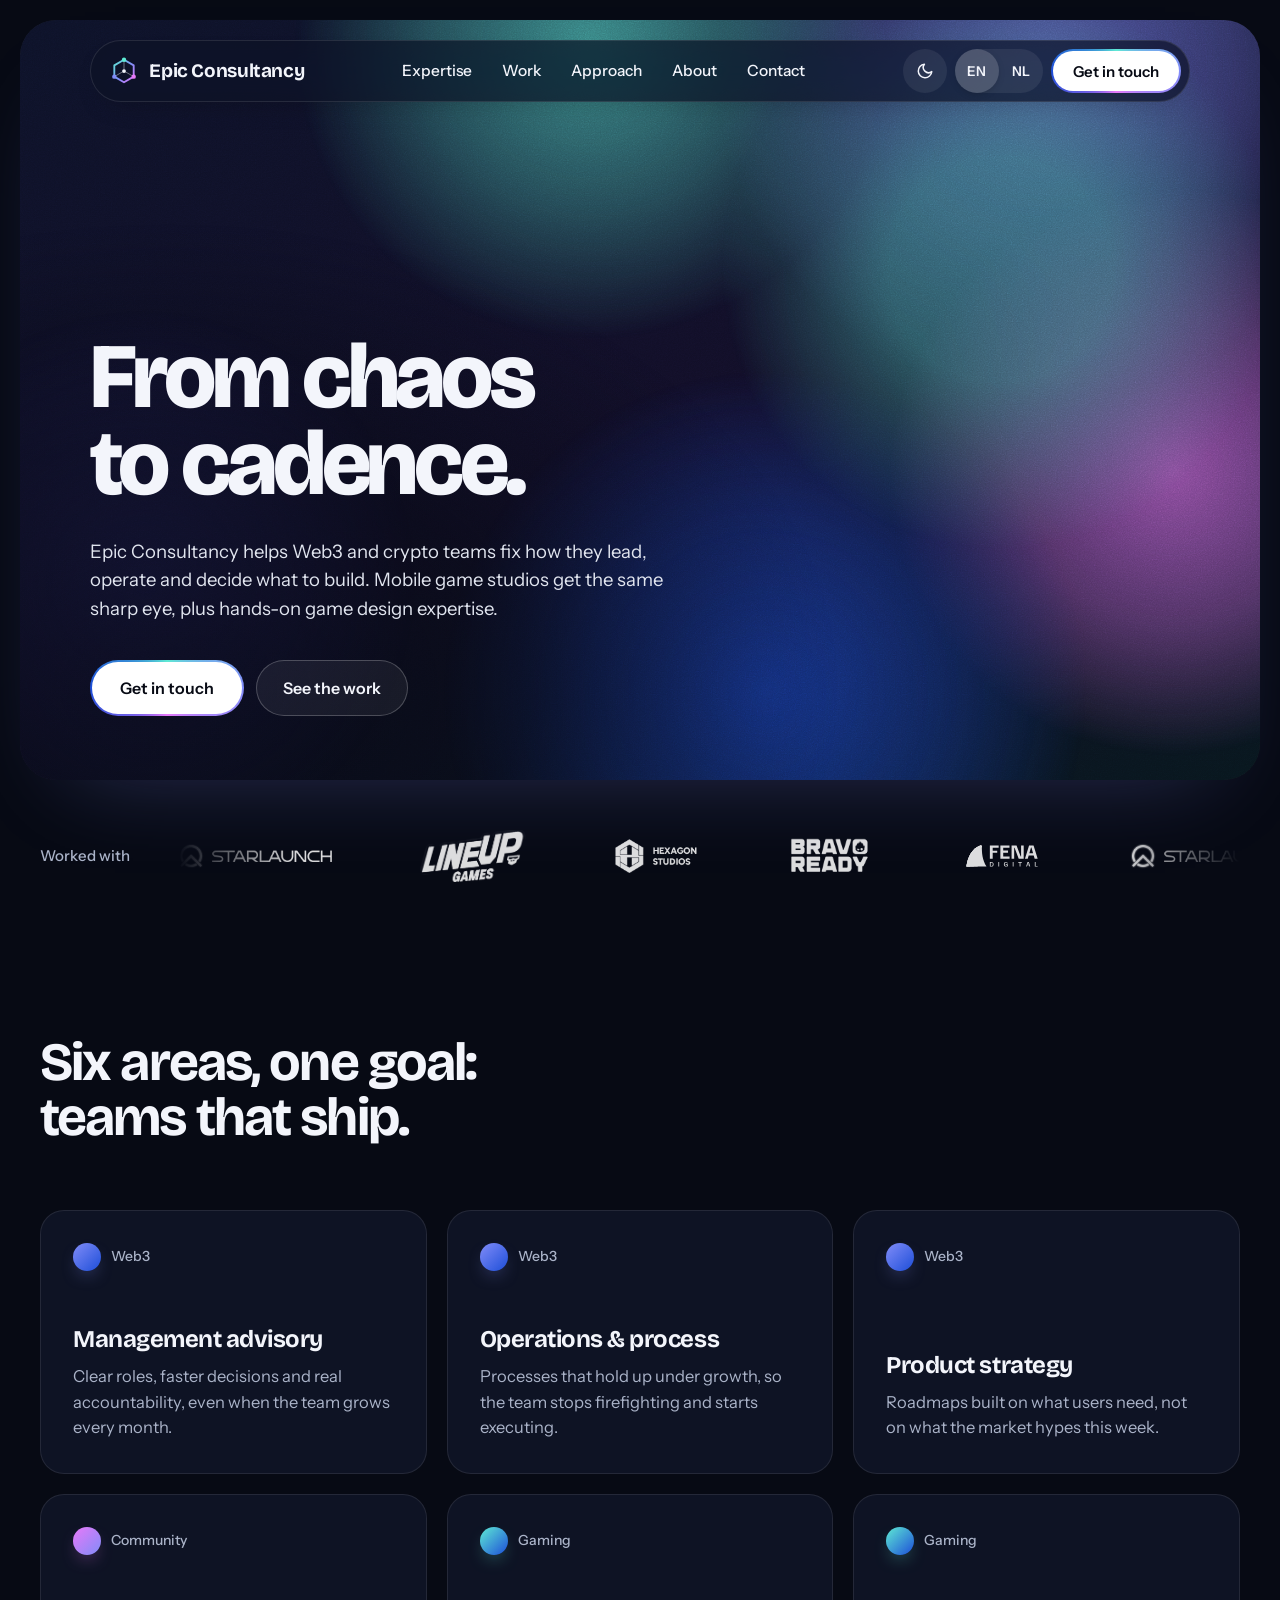
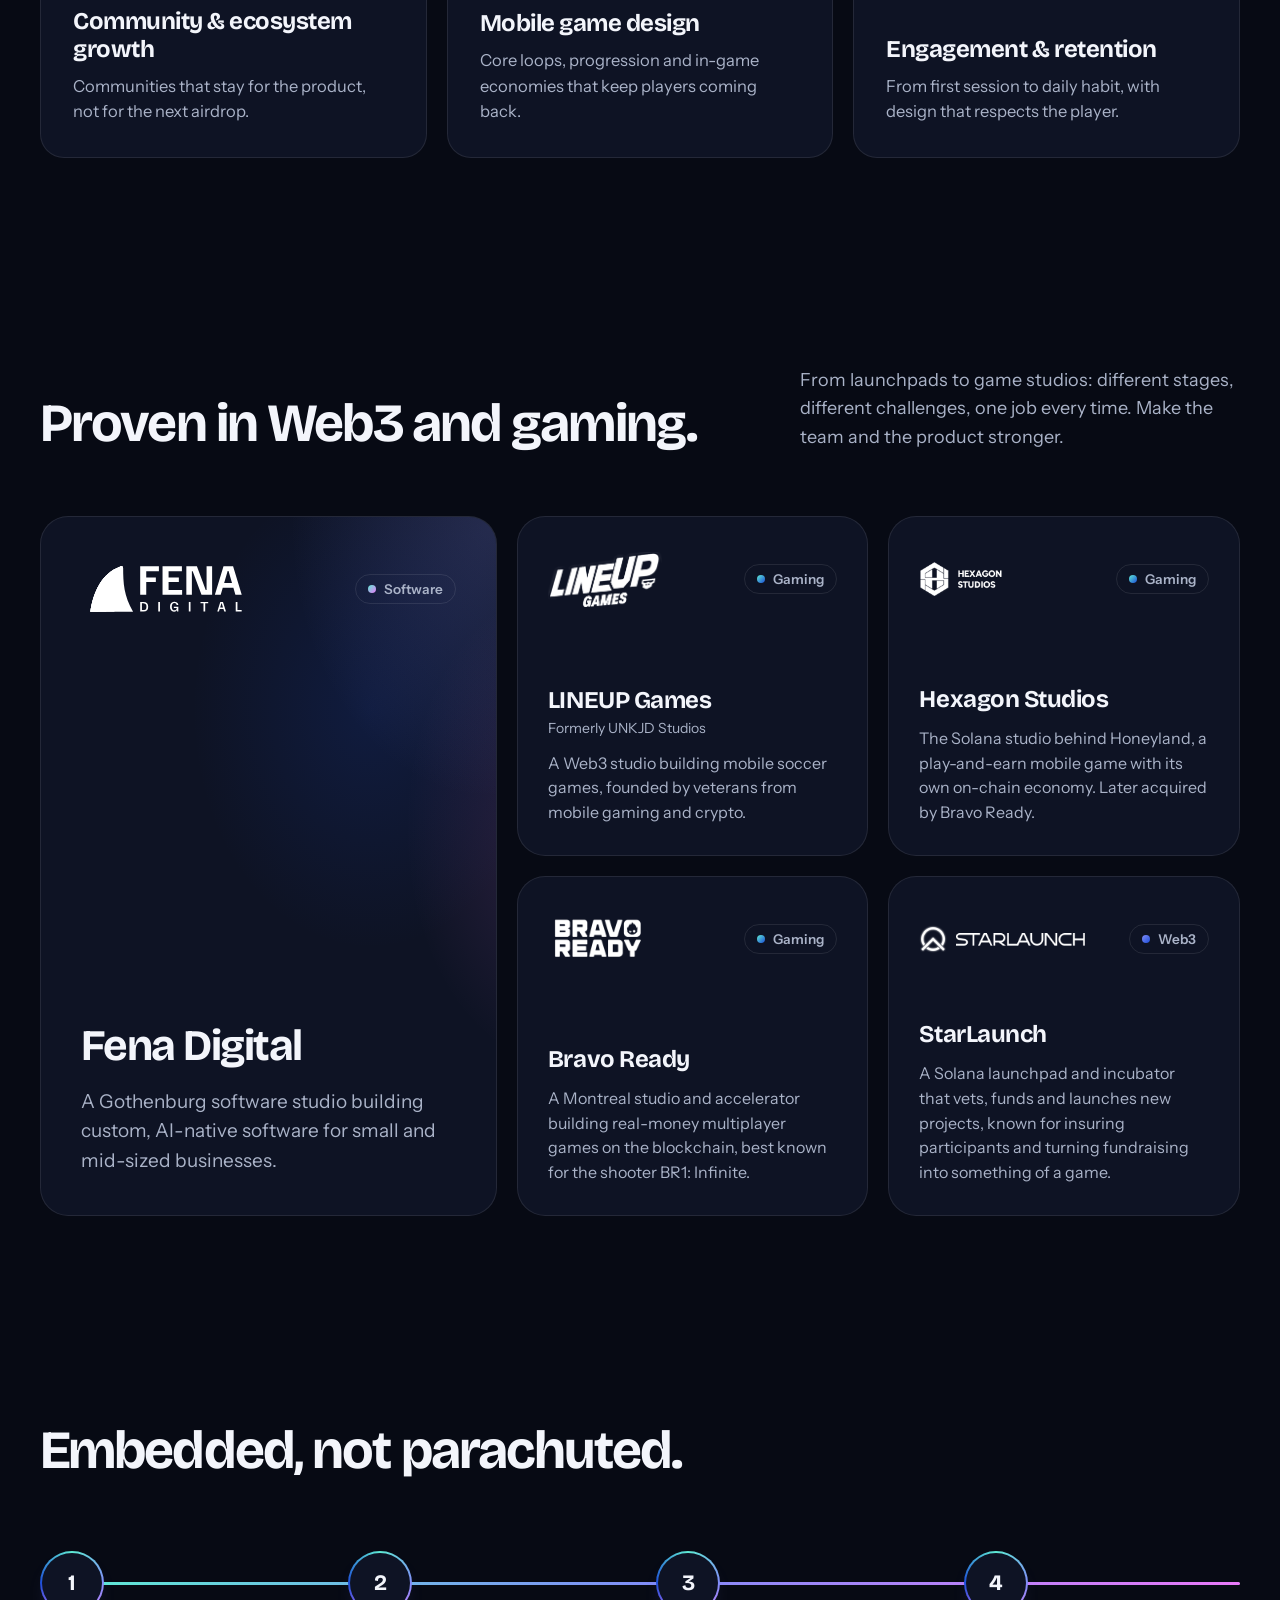
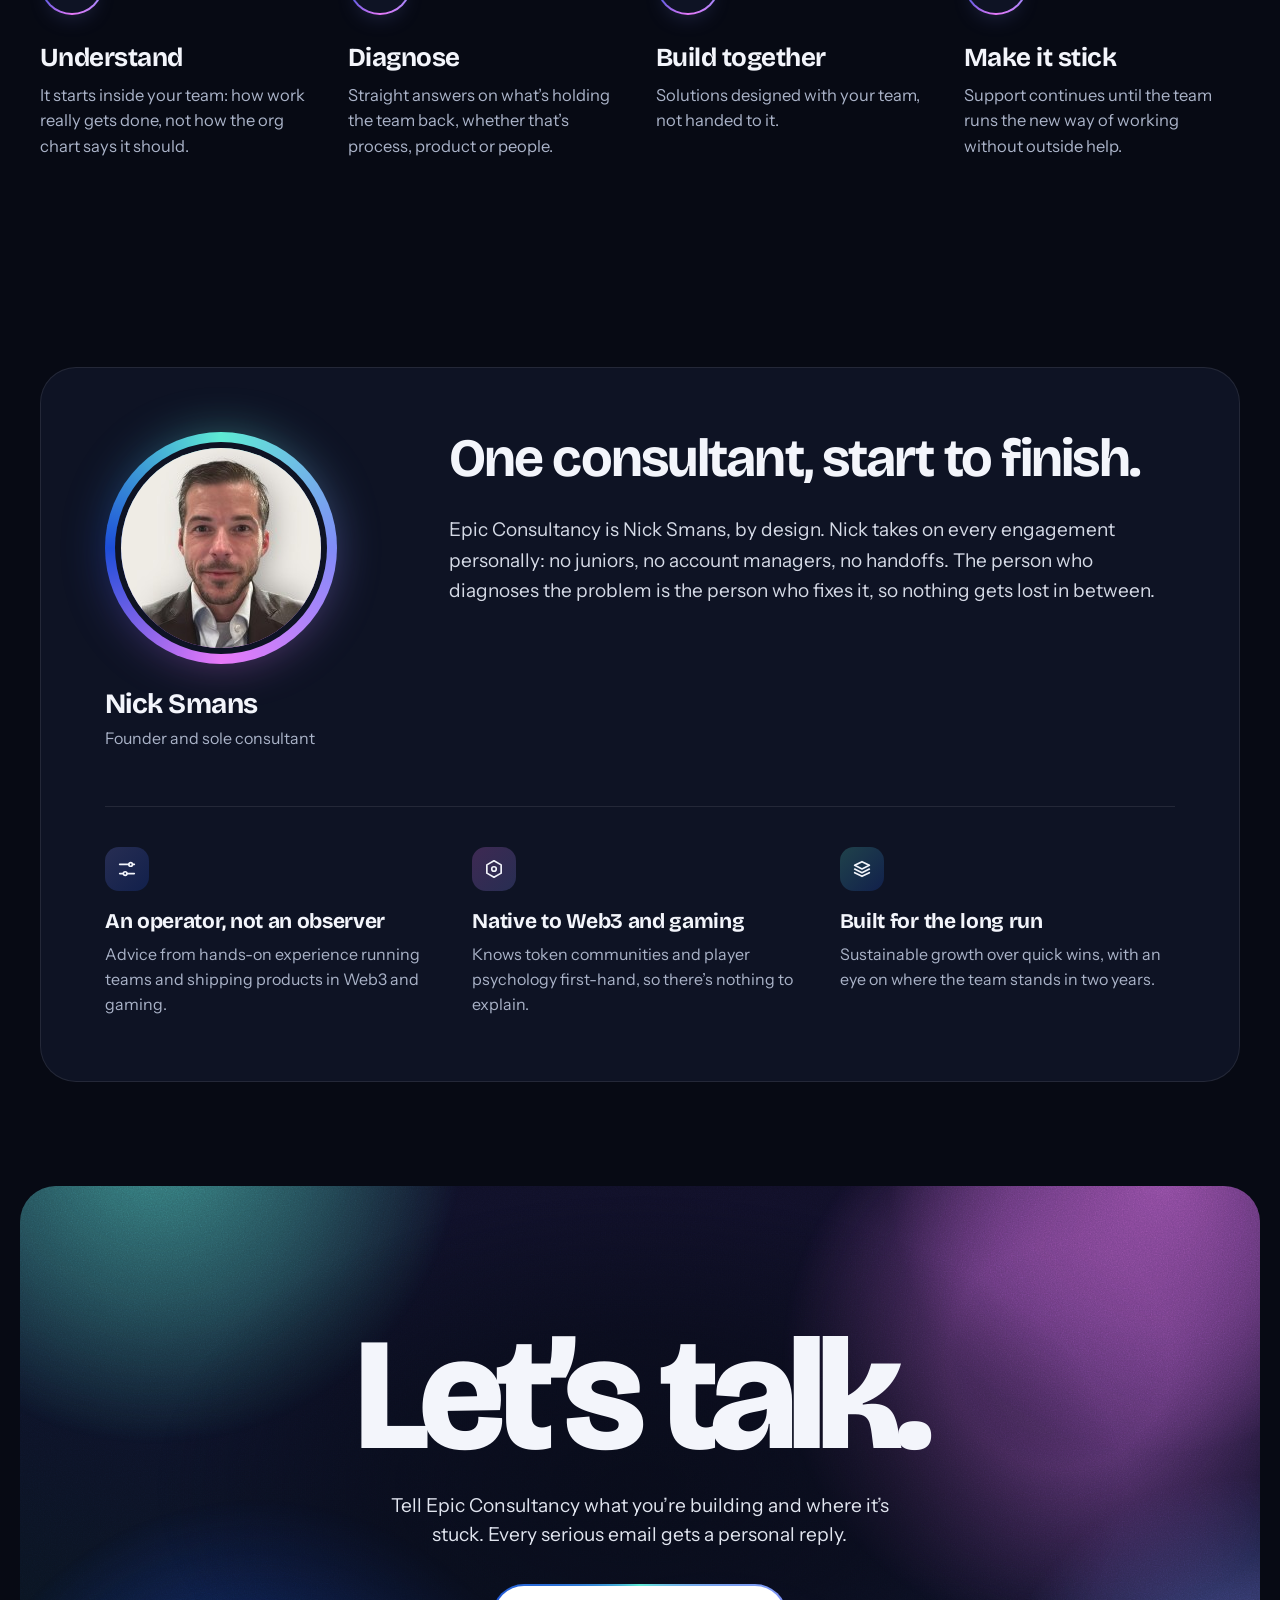
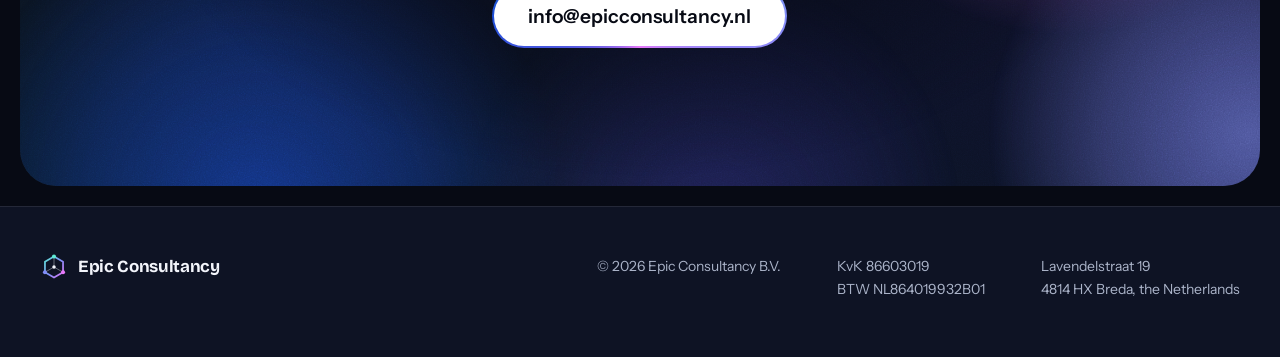
==== commit 0abce85e: "Copy pass: stronger EN copy, natural Dutch, new hero line Hero becomes "From chaos to cadence." / "V" ====
--- a/index.html
+++ b/index.html
@@ -3,14 +3,14 @@
 <head>
 <meta charset="UTF-8">
 <meta name="viewport" content="width=device-width, initial-scale=1">
-<title>Epic Consultancy: Strategic consultancy for Web3 and gaming</title>
-<meta name="description" content="Strategic consultancy for Web3 and crypto projects: management, operations and product strategy, plus mobile game design expertise for studios.">
+<title>Epic Consultancy: strategy for Web3 and gaming teams</title>
+<meta name="description" content="Epic Consultancy helps Web3 and crypto teams sharpen how they lead, operate and decide what to build, and helps studios design mobile games players keep coming back to.">
 <link rel="canonical" href="https://epicconsultancy.nl/">
 <link rel="alternate" hreflang="en" href="https://epicconsultancy.nl/">
 <link rel="alternate" hreflang="nl" href="https://epicconsultancy.nl/nl/">
 <link rel="alternate" hreflang="x-default" href="https://epicconsultancy.nl/">
-<meta property="og:title" content="Epic Consultancy: Strategic consultancy for Web3 and gaming">
-<meta property="og:description" content="Strategic consultancy for Web3 and crypto projects: management, operations and product strategy, plus mobile game design expertise for studios.">
+<meta property="og:title" content="Epic Consultancy: strategy for Web3 and gaming teams">
+<meta property="og:description" content="Epic Consultancy helps Web3 and crypto teams sharpen how they lead, operate and decide what to build, and helps studios design mobile games players keep coming back to.">
 <meta property="og:type" content="website">
 <meta property="og:url" content="https://epicconsultancy.nl/">
 <meta property="og:locale" content="en_US">
@@ -18,7 +18,7 @@
 <meta property="og:image" content="https://epicconsultancy.nl/assets/og.png">
 <meta property="og:image:width" content="1200">
 <meta property="og:image:height" content="630">
-<meta property="og:image:alt" content="Epic Consultancy: Strategy for teams building what’s next.">
+<meta property="og:image:alt" content="Epic Consultancy: From chaos to cadence.">
 <meta name="twitter:card" content="summary_large_image">
 <link rel="icon" type="image/svg+xml" href="favicon.svg">
 <link rel="preconnect" href="https://fonts.googleapis.com">
@@ -105,10 +105,10 @@
       <div class="hero-inner">
         <div class="hero-copy">
           <h1 class="h1">
-            <span class="line line-1"><span>Strategy for teams</span></span>
-            <span class="line line-2"><span>building what’s next.</span></span>
+            <span class="line line-1"><span>From chaos</span></span>
+            <span class="line line-2"><span>to cadence.</span></span>
           </h1>
-          <p class="hero-intro up">Epic Consultancy helps Web3 and crypto projects strengthen their management, operations and product strategy. Studios building mobile games get that same sharp eye, backed by deep game design expertise.</p>
+          <p class="hero-intro up">Epic Consultancy helps Web3 and crypto teams fix how they lead, operate and decide what to build. Mobile game studios get the same sharp eye, plus hands-on game design expertise.</p>
           <div class="hero-actions up">
             <a class="btn" href="#contact">Get in touch</a>
             <a class="ghost frost" href="#work">See the work</a>
@@ -155,42 +155,42 @@
           <p class="tile-domain"><span class="swatch" aria-hidden="true"></span>Web3</p>
           <div class="tile-body">
             <h3 class="h3">Management advisory</h3>
-            <p class="tile-text">Leadership structure, decision-making and accountability for fast-moving teams.</p>
+            <p class="tile-text">Clear roles, faster decisions and real accountability, even when the team grows every month.</p>
           </div>
         </article>
         <article class="tile d-web3">
           <p class="tile-domain"><span class="swatch" aria-hidden="true"></span>Web3</p>
           <div class="tile-body">
             <h3 class="h3">Operations &amp; process</h3>
-            <p class="tile-text">Internal processes that hold up under growth, from chaos to cadence.</p>
+            <p class="tile-text">Processes that hold up under growth, so the team stops firefighting and starts executing.</p>
           </div>
         </article>
         <article class="tile d-web3">
           <p class="tile-domain"><span class="swatch" aria-hidden="true"></span>Web3</p>
           <div class="tile-body">
             <h3 class="h3">Product strategy</h3>
-            <p class="tile-text">Roadmaps grounded in what users actually need, not what the market hypes.</p>
+            <p class="tile-text">Roadmaps built on what users need, not on what the market hypes this week.</p>
           </div>
         </article>
         <article class="tile d-comm">
           <p class="tile-domain"><span class="swatch" aria-hidden="true"></span>Community</p>
           <div class="tile-body">
             <h3 class="h3">Community &amp; ecosystem growth</h3>
-            <p class="tile-text">Engaged communities built on substance. Sustainable, not mercenary.</p>
+            <p class="tile-text">Communities that stay for the product, not for the next airdrop.</p>
           </div>
         </article>
         <article class="tile d-game">
           <p class="tile-domain"><span class="swatch" aria-hidden="true"></span>Gaming</p>
           <div class="tile-body">
             <h3 class="h3">Mobile game design</h3>
-            <p class="tile-text">Core loops, progression and systems design for games with staying power.</p>
+            <p class="tile-text">Core loops, progression and in-game economies that keep players coming back.</p>
           </div>
         </article>
         <article class="tile d-game">
           <p class="tile-domain"><span class="swatch" aria-hidden="true"></span>Gaming</p>
           <div class="tile-body">
             <h3 class="h3">Engagement &amp; retention</h3>
-            <p class="tile-text">Turning first sessions into lasting habits, with design that respects the player.</p>
+            <p class="tile-text">From first session to daily habit, with design that respects the player.</p>
           </div>
         </article>
       </div>
@@ -200,8 +200,8 @@
   <section id="work" class="section" aria-labelledby="work-title">
     <div class="wrap">
       <div class="work-head">
-        <h2 class="h2" id="work-title">A track record across Web3 and gaming.</h2>
-        <p class="work-intro">Projects Epic Consultancy has worked with directly. Different stages, different challenges, the same job: make the team and the product stronger.</p>
+        <h2 class="h2" id="work-title">Proven in Web3 and gaming.</h2>
+        <p class="work-intro">From launchpads to game studios: different stages, different challenges, one job every time. Make the team and the product stronger.</p>
       </div>
       <div class="bento">
         <article class="card card-feature d-soft">
@@ -213,7 +213,7 @@
           </div>
           <div>
             <h3 class="h3 card-name">Fena Digital</h3>
-            <p class="card-desc">A software studio from Gothenburg, Sweden, building custom AI-native software for small and mid-sized businesses.</p>
+            <p class="card-desc">A Gothenburg software studio building custom, AI-native software for small and mid-sized businesses.</p>
           </div>
         </article>
         <article class="card d-game">
@@ -258,7 +258,7 @@
           </div>
           <div>
             <h3 class="h3 card-name">StarLaunch</h3>
-            <p class="card-desc">A launchpad and incubator on Solana that vets, funds and launches new projects. Known for insuring participants and turning fundraising into something of a game.</p>
+            <p class="card-desc">A Solana launchpad and incubator that vets, funds and launches new projects, known for insuring participants and turning fundraising into something of a game.</p>
           </div>
         </article>
       </div>
@@ -282,28 +282,28 @@
             <span class="node" aria-hidden="true">1</span>
             <div>
               <h3 class="h3">Understand</h3>
-              <p class="step-text">The work starts inside your team: how it actually runs, not how the org chart says it does.</p>
+              <p class="step-text">It starts inside your team: how work really gets done, not how the org chart says it should.</p>
             </div>
           </li>
           <li class="step">
             <span class="node" aria-hidden="true">2</span>
             <div>
               <h3 class="h3">Diagnose</h3>
-              <p class="step-text">Honest findings on what’s holding your team back, whether that’s process, product or people.</p>
+              <p class="step-text">Straight answers on what’s holding the team back, whether that’s process, product or people.</p>
             </div>
           </li>
           <li class="step">
             <span class="node" aria-hidden="true">3</span>
             <div>
               <h3 class="h3">Build together</h3>
-              <p class="step-text">Fixes designed together with your team, so the changes really stick.</p>
+              <p class="step-text">Solutions designed with your team, not handed to it.</p>
             </div>
           </li>
           <li class="step">
             <span class="node" aria-hidden="true">4</span>
             <div>
               <h3 class="h3">Make it stick</h3>
-              <p class="step-text">Support continues until the new way of working survives on its own.</p>
+              <p class="step-text">Support continues until the team runs the new way of working without outside help.</p>
             </div>
           </li>
         </ol>
@@ -325,8 +325,8 @@
             </div>
           </div>
           <div class="about-copy">
-            <h2 class="h2" id="about-title">A one-person consultancy, by design.</h2>
-            <p class="about-bio">Epic Consultancy is Nick Smans. Every engagement is handled by Nick personally: no juniors, no account managers, no handoffs between calls. You get the same person who ran the diagnosis and delivers the fix, so context never gets lost along the way.</p>
+            <h2 class="h2" id="about-title">One consultant, start to finish.</h2>
+            <p class="about-bio">Epic Consultancy is Nick Smans, by design. Nick takes on every engagement personally: no juniors, no account managers, no handoffs. The person who diagnoses the problem is the person who fixes it, so nothing gets lost in between.</p>
           </div>
         </div>
         <ul class="reasons">
@@ -335,21 +335,21 @@
               <svg width="22" height="22" viewBox="0 0 24 24" fill="none" stroke-width="1.8" stroke-linecap="round" stroke-linejoin="round" focusable="false"><path d="M4 7h10M18 7h2M4 17h4M12 17h8"></path><circle cx="16" cy="7" r="2"></circle><circle cx="10" cy="17" r="2"></circle></svg>
             </span>
             <h3 class="reason-title">An operator, not an observer</h3>
-            <p class="reason-text">Advice from an operator who has run teams and shipped products in these industries.</p>
+            <p class="reason-text">Advice from hands-on experience running teams and shipping products in Web3 and gaming.</p>
           </li>
           <li class="d-comm">
             <span class="chip" aria-hidden="true">
               <svg width="22" height="22" viewBox="0 0 24 24" fill="none" stroke-width="1.8" stroke-linecap="round" stroke-linejoin="round" focusable="false"><path d="M12 3l7.8 4.5v9L12 21l-7.8-4.5v-9z"></path><circle cx="12" cy="12" r="2.5"></circle></svg>
             </span>
             <h3 class="reason-title">Native to Web3 and gaming</h3>
-            <p class="reason-text">No translation layer needed: token communities and player psychology, first-hand.</p>
+            <p class="reason-text">Knows token communities and player psychology first-hand, so there’s nothing to explain.</p>
           </li>
           <li class="d-game">
             <span class="chip" aria-hidden="true">
               <svg width="22" height="22" viewBox="0 0 24 24" fill="none" stroke-width="1.8" stroke-linecap="round" stroke-linejoin="round" focusable="false"><path d="M12 4l8 4-8 4-8-4z"></path><path d="M4 12l8 4 8-4"></path><path d="M4 16l8 4 8-4"></path></svg>
             </span>
-            <h3 class="reason-title">Built to last</h3>
-            <p class="reason-text">Sustainable scaling over quick wins, with an eye on where the team stands in two years.</p>
+            <h3 class="reason-title">Built for the long run</h3>
+            <p class="reason-text">Sustainable growth over quick wins, with an eye on where the team stands in two years.</p>
           </li>
         </ul>
       </div>
@@ -378,7 +378,7 @@
 
       <div class="contact-inner">
         <h2 class="talk" id="contact-title">Let’s talk.</h2>
-        <p class="contact-sub">Working on something that needs sharper strategy? Every serious email gets an answer.</p>
+        <p class="contact-sub">Tell Epic Consultancy what you’re building and where it’s stuck. Every serious email gets a personal reply.</p>
         <a class="btn btn-lg" href="mailto:info@epicconsultancy.nl">info@epicconsultancy.nl</a>
       </div>
     </div>
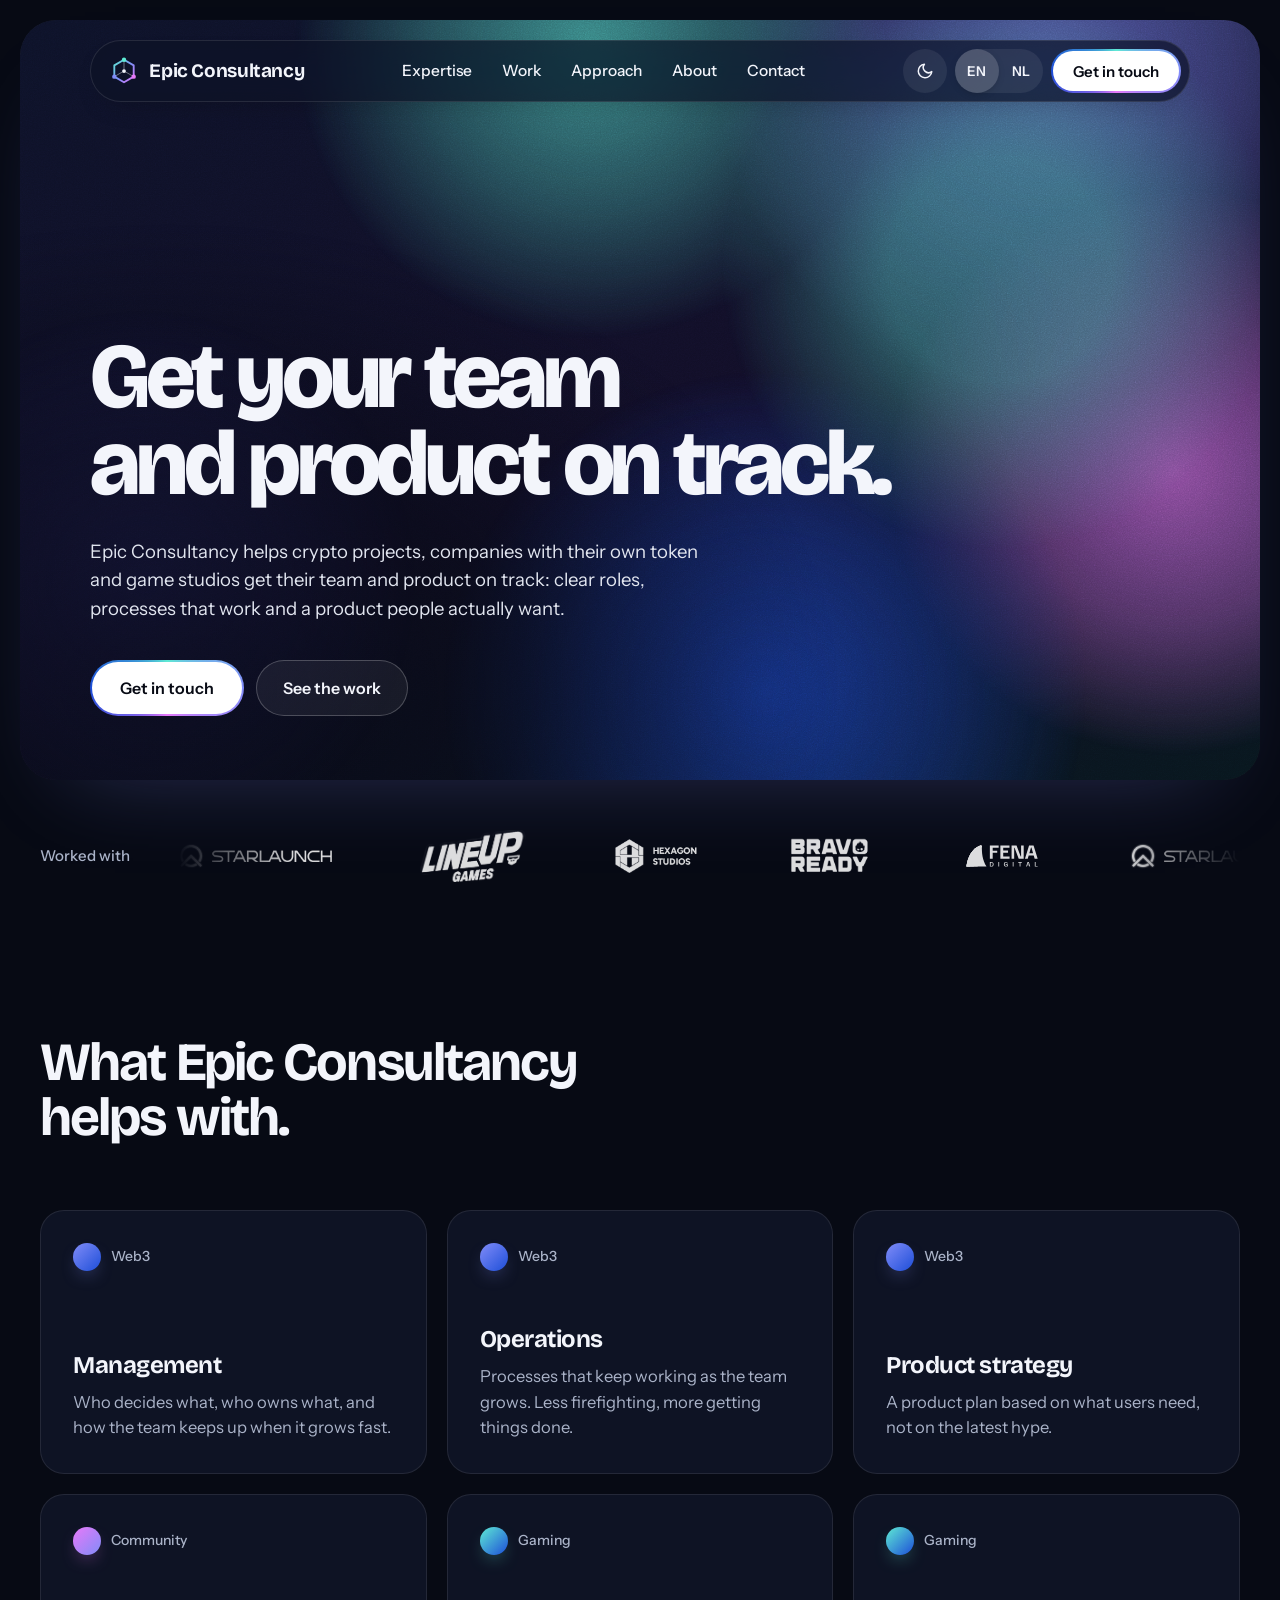
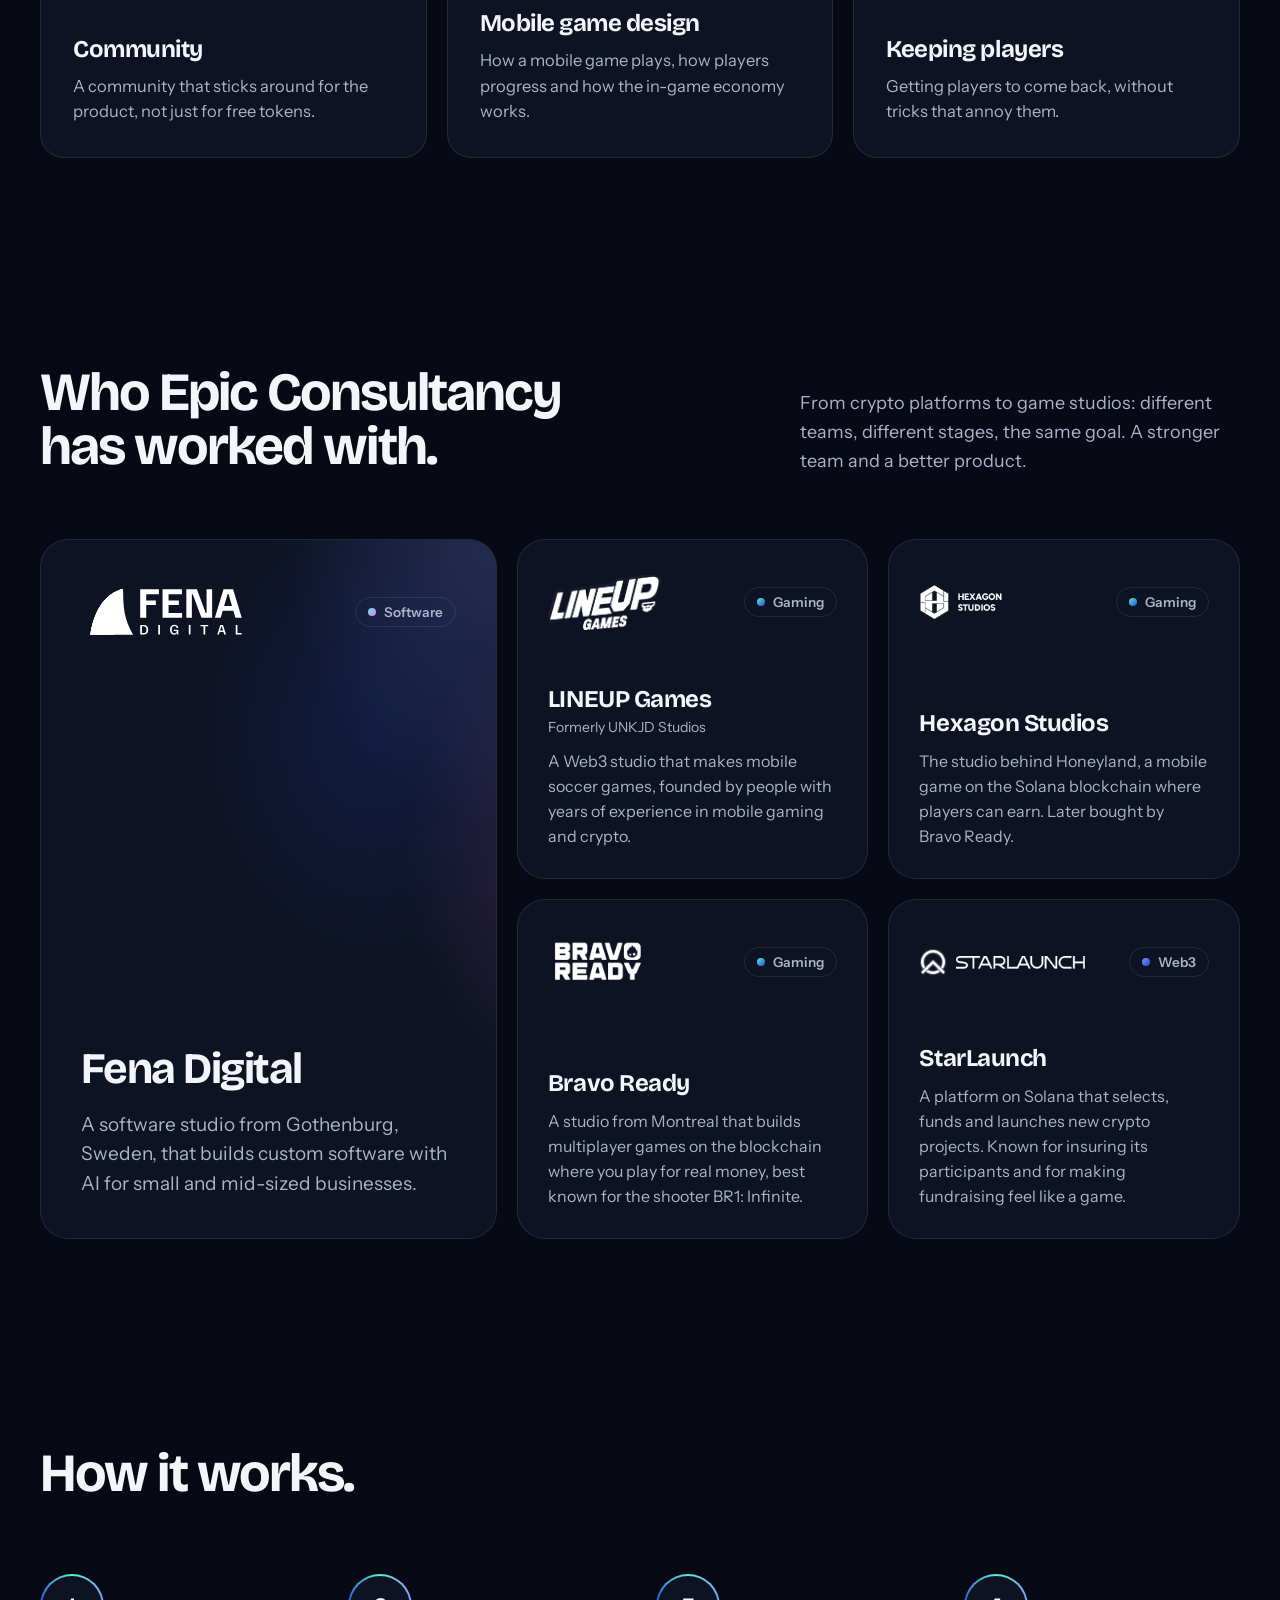
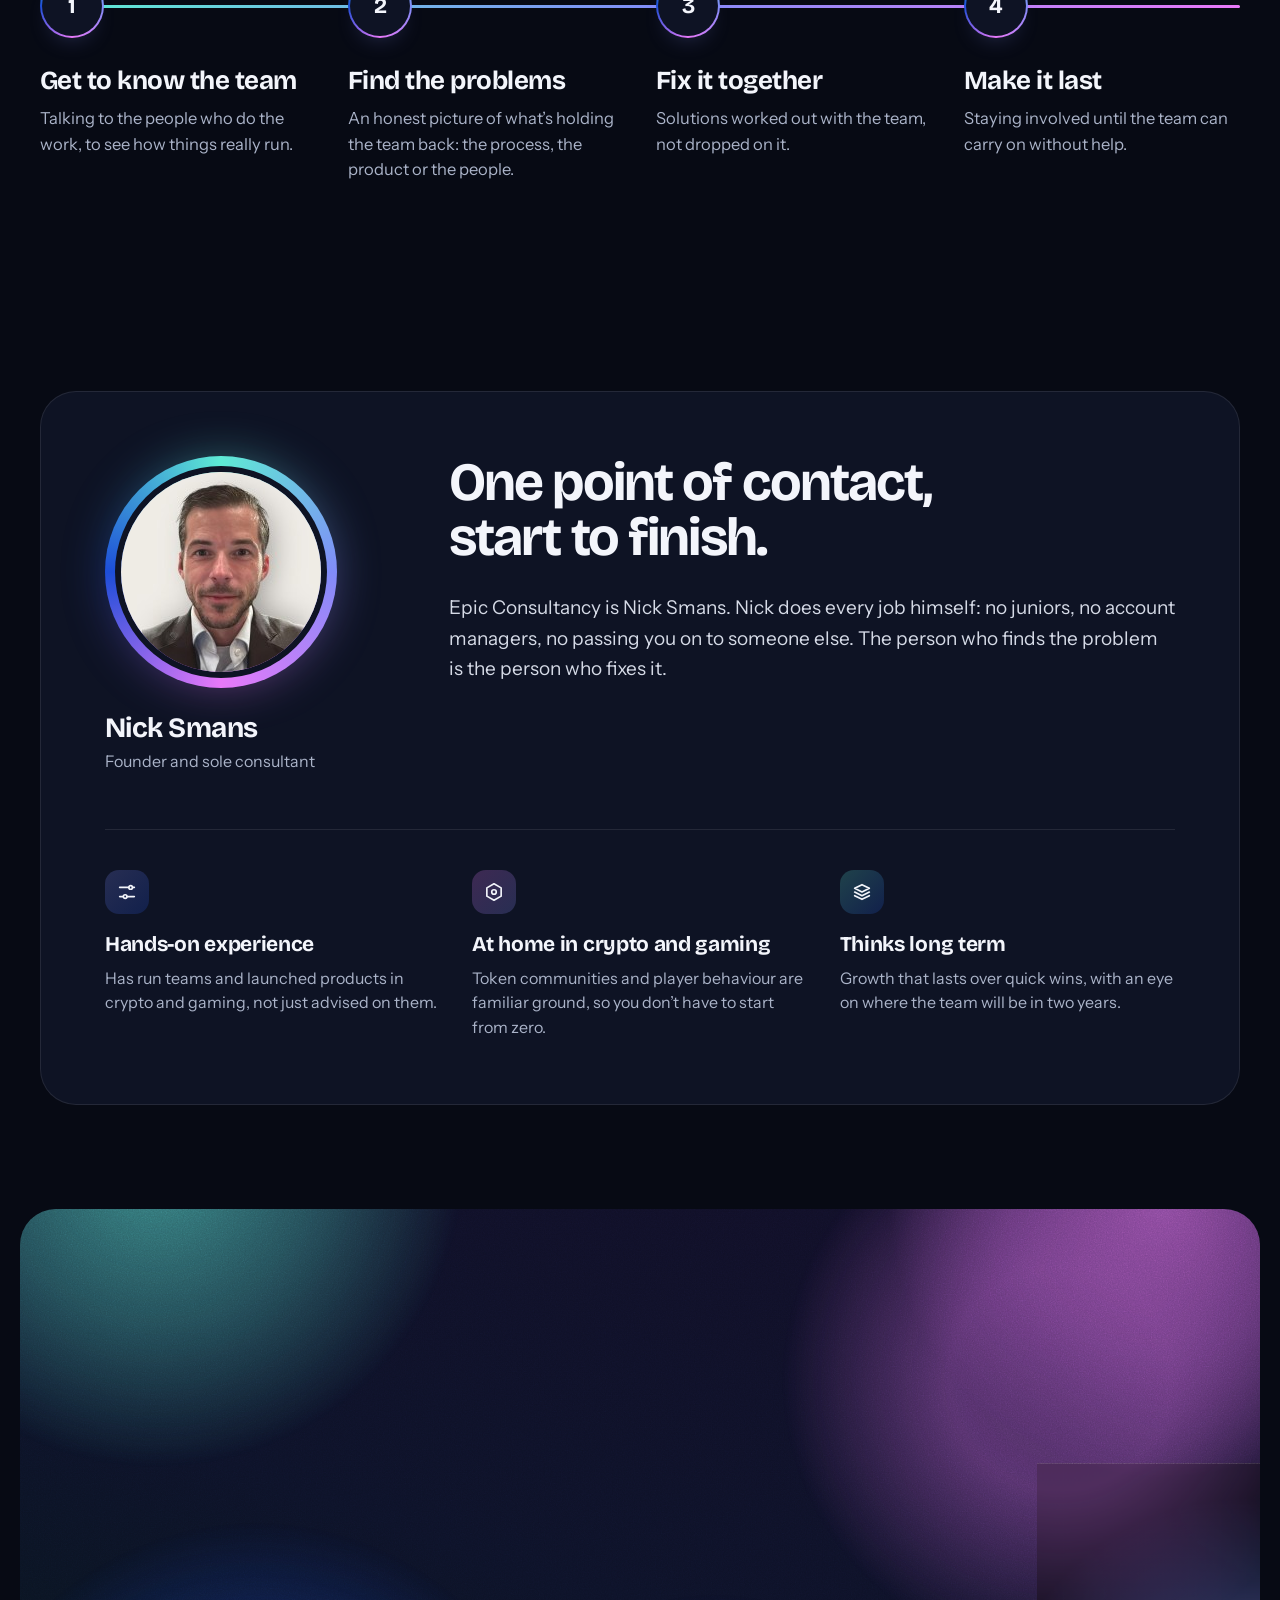
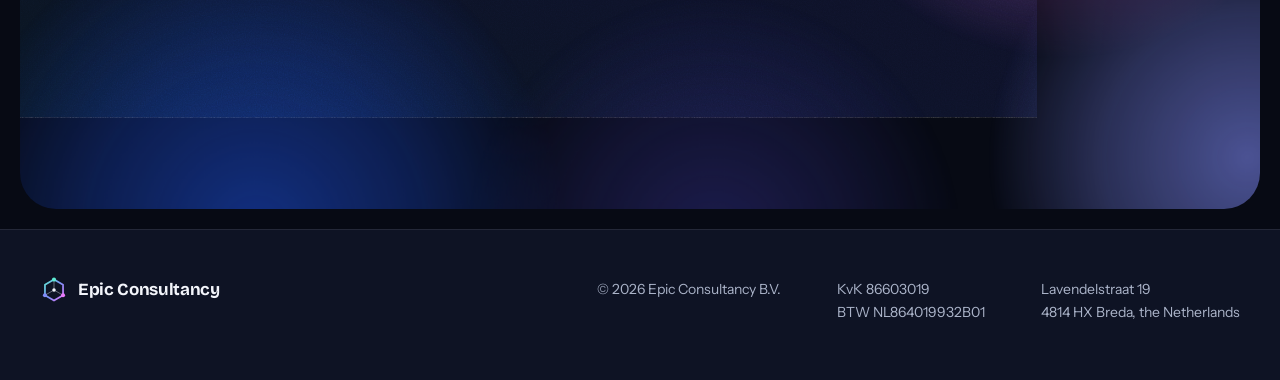
==== commit 0b67fe0c: "Copy: plain language in Nick's own words Hero becomes "Get your team and product on track." / "Je te" ====
--- a/index.html
+++ b/index.html
@@ -3,14 +3,14 @@
 <head>
 <meta charset="UTF-8">
 <meta name="viewport" content="width=device-width, initial-scale=1">
-<title>Epic Consultancy: strategy for Web3 and gaming teams</title>
-<meta name="description" content="Epic Consultancy helps Web3 and crypto teams sharpen how they lead, operate and decide what to build, and helps studios design mobile games players keep coming back to.">
+<title>Epic Consultancy: team and product strategy for crypto and gaming</title>
+<meta name="description" content="Epic Consultancy helps crypto projects, companies with their own token and game studios get their team and product on track.">
 <link rel="canonical" href="https://epicconsultancy.nl/">
 <link rel="alternate" hreflang="en" href="https://epicconsultancy.nl/">
 <link rel="alternate" hreflang="nl" href="https://epicconsultancy.nl/nl/">
 <link rel="alternate" hreflang="x-default" href="https://epicconsultancy.nl/">
-<meta property="og:title" content="Epic Consultancy: strategy for Web3 and gaming teams">
-<meta property="og:description" content="Epic Consultancy helps Web3 and crypto teams sharpen how they lead, operate and decide what to build, and helps studios design mobile games players keep coming back to.">
+<meta property="og:title" content="Epic Consultancy: team and product strategy for crypto and gaming">
+<meta property="og:description" content="Epic Consultancy helps crypto projects, companies with their own token and game studios get their team and product on track.">
 <meta property="og:type" content="website">
 <meta property="og:url" content="https://epicconsultancy.nl/">
 <meta property="og:locale" content="en_US">
@@ -18,7 +18,7 @@
 <meta property="og:image" content="https://epicconsultancy.nl/assets/og.png">
 <meta property="og:image:width" content="1200">
 <meta property="og:image:height" content="630">
-<meta property="og:image:alt" content="Epic Consultancy: From chaos to cadence.">
+<meta property="og:image:alt" content="Epic Consultancy: Get your team and product on track.">
 <meta name="twitter:card" content="summary_large_image">
 <link rel="icon" type="image/svg+xml" href="favicon.svg">
 <link rel="preconnect" href="https://fonts.googleapis.com">
@@ -105,10 +105,10 @@
       <div class="hero-inner">
         <div class="hero-copy">
           <h1 class="h1">
-            <span class="line line-1"><span>From chaos</span></span>
-            <span class="line line-2"><span>to cadence.</span></span>
+            <span class="line line-1"><span>Get your team</span></span>
+            <span class="line line-2"><span>and product on track.</span></span>
           </h1>
-          <p class="hero-intro up">Epic Consultancy helps Web3 and crypto teams fix how they lead, operate and decide what to build. Mobile game studios get the same sharp eye, plus hands-on game design expertise.</p>
+          <p class="hero-intro up">Epic Consultancy helps crypto projects, companies with their own token and game studios get their team and product on track: clear roles, processes that work and a product people actually want.</p>
           <div class="hero-actions up">
             <a class="btn" href="#contact">Get in touch</a>
             <a class="ghost frost" href="#work">See the work</a>
@@ -149,48 +149,48 @@
 
   <section id="expertise" class="section" aria-labelledby="expertise-title">
     <div class="wrap">
-      <h2 class="h2 section-title" id="expertise-title">Six areas, one goal: teams that ship.</h2>
+      <h2 class="h2 section-title" id="expertise-title">What Epic Consultancy helps with.</h2>
       <div class="tiles">
         <article class="tile d-web3">
           <p class="tile-domain"><span class="swatch" aria-hidden="true"></span>Web3</p>
           <div class="tile-body">
-            <h3 class="h3">Management advisory</h3>
-            <p class="tile-text">Clear roles, faster decisions and real accountability, even when the team grows every month.</p>
+            <h3 class="h3">Management</h3>
+            <p class="tile-text">Who decides what, who owns what, and how the team keeps up when it grows fast.</p>
           </div>
         </article>
         <article class="tile d-web3">
           <p class="tile-domain"><span class="swatch" aria-hidden="true"></span>Web3</p>
           <div class="tile-body">
-            <h3 class="h3">Operations &amp; process</h3>
-            <p class="tile-text">Processes that hold up under growth, so the team stops firefighting and starts executing.</p>
+            <h3 class="h3">Operations</h3>
+            <p class="tile-text">Processes that keep working as the team grows. Less firefighting, more getting things done.</p>
           </div>
         </article>
         <article class="tile d-web3">
           <p class="tile-domain"><span class="swatch" aria-hidden="true"></span>Web3</p>
           <div class="tile-body">
             <h3 class="h3">Product strategy</h3>
-            <p class="tile-text">Roadmaps built on what users need, not on what the market hypes this week.</p>
+            <p class="tile-text">A product plan based on what users need, not on the latest hype.</p>
           </div>
         </article>
         <article class="tile d-comm">
           <p class="tile-domain"><span class="swatch" aria-hidden="true"></span>Community</p>
           <div class="tile-body">
-            <h3 class="h3">Community &amp; ecosystem growth</h3>
-            <p class="tile-text">Communities that stay for the product, not for the next airdrop.</p>
+            <h3 class="h3">Community</h3>
+            <p class="tile-text">A community that sticks around for the product, not just for free tokens.</p>
           </div>
         </article>
         <article class="tile d-game">
           <p class="tile-domain"><span class="swatch" aria-hidden="true"></span>Gaming</p>
           <div class="tile-body">
             <h3 class="h3">Mobile game design</h3>
-            <p class="tile-text">Core loops, progression and in-game economies that keep players coming back.</p>
+            <p class="tile-text">How a mobile game plays, how players progress and how the in-game economy works.</p>
           </div>
         </article>
         <article class="tile d-game">
           <p class="tile-domain"><span class="swatch" aria-hidden="true"></span>Gaming</p>
           <div class="tile-body">
-            <h3 class="h3">Engagement &amp; retention</h3>
-            <p class="tile-text">From first session to daily habit, with design that respects the player.</p>
+            <h3 class="h3">Keeping players</h3>
+            <p class="tile-text">Getting players to come back, without tricks that annoy them.</p>
           </div>
         </article>
       </div>
@@ -200,8 +200,8 @@
   <section id="work" class="section" aria-labelledby="work-title">
     <div class="wrap">
       <div class="work-head">
-        <h2 class="h2" id="work-title">Proven in Web3 and gaming.</h2>
-        <p class="work-intro">From launchpads to game studios: different stages, different challenges, one job every time. Make the team and the product stronger.</p>
+        <h2 class="h2" id="work-title">Who Epic Consultancy has worked with.</h2>
+        <p class="work-intro">From crypto platforms to game studios: different teams, different stages, the same goal. A stronger team and a better product.</p>
       </div>
       <div class="bento">
         <article class="card card-feature d-soft">
@@ -213,7 +213,7 @@
           </div>
           <div>
             <h3 class="h3 card-name">Fena Digital</h3>
-            <p class="card-desc">A Gothenburg software studio building custom, AI-native software for small and mid-sized businesses.</p>
+            <p class="card-desc">A software studio from Gothenburg, Sweden, that builds custom software with AI for small and mid-sized businesses.</p>
           </div>
         </article>
         <article class="card d-game">
@@ -225,7 +225,7 @@
           <div>
             <h3 class="h3 card-name">LINEUP Games</h3>
             <p class="card-sub">Formerly UNKJD Studios</p>
-            <p class="card-desc">A Web3 studio building mobile soccer games, founded by veterans from mobile gaming and crypto.</p>
+            <p class="card-desc">A Web3 studio that makes mobile soccer games, founded by people with years of experience in mobile gaming and crypto.</p>
           </div>
         </article>
         <article class="card d-game">
@@ -236,7 +236,7 @@
           </div>
           <div>
             <h3 class="h3 card-name">Hexagon Studios</h3>
-            <p class="card-desc">The Solana studio behind Honeyland, a play-and-earn mobile game with its own on-chain economy. Later acquired by Bravo Ready.</p>
+            <p class="card-desc">The studio behind Honeyland, a mobile game on the Solana blockchain where players can earn. Later bought by Bravo Ready.</p>
           </div>
         </article>
         <article class="card d-game">
@@ -247,7 +247,7 @@
           </div>
           <div>
             <h3 class="h3 card-name">Bravo Ready</h3>
-            <p class="card-desc">A Montreal studio and accelerator building real-money multiplayer games on the blockchain, best known for the shooter BR1: Infinite.</p>
+            <p class="card-desc">A studio from Montreal that builds multiplayer games on the blockchain where you play for real money, best known for the shooter BR1: Infinite.</p>
           </div>
         </article>
         <article class="card d-web3">
@@ -258,7 +258,7 @@
           </div>
           <div>
             <h3 class="h3 card-name">StarLaunch</h3>
-            <p class="card-desc">A Solana launchpad and incubator that vets, funds and launches new projects, known for insuring participants and turning fundraising into something of a game.</p>
+            <p class="card-desc">A platform on Solana that selects, funds and launches new crypto projects. Known for insuring its participants and for making fundraising feel like a game.</p>
           </div>
         </article>
       </div>
@@ -267,7 +267,7 @@
 
   <section id="approach" class="section approach" aria-labelledby="approach-title">
     <div class="wrap">
-      <h2 class="h2" id="approach-title">Embedded, not parachuted.</h2>
+      <h2 class="h2" id="approach-title">How it works.</h2>
       <div class="timeline">
         <div class="track" aria-hidden="true">
           <div class="track-base"></div>
@@ -281,29 +281,29 @@
           <li class="step">
             <span class="node" aria-hidden="true">1</span>
             <div>
-              <h3 class="h3">Understand</h3>
-              <p class="step-text">It starts inside your team: how work really gets done, not how the org chart says it should.</p>
+              <h3 class="h3">Get to know the team</h3>
+              <p class="step-text">Talking to the people who do the work, to see how things really run.</p>
             </div>
           </li>
           <li class="step">
             <span class="node" aria-hidden="true">2</span>
             <div>
-              <h3 class="h3">Diagnose</h3>
-              <p class="step-text">Straight answers on what’s holding the team back, whether that’s process, product or people.</p>
+              <h3 class="h3">Find the problems</h3>
+              <p class="step-text">An honest picture of what’s holding the team back: the process, the product or the people.</p>
             </div>
           </li>
           <li class="step">
             <span class="node" aria-hidden="true">3</span>
             <div>
-              <h3 class="h3">Build together</h3>
-              <p class="step-text">Solutions designed with your team, not handed to it.</p>
+              <h3 class="h3">Fix it together</h3>
+              <p class="step-text">Solutions worked out with the team, not dropped on it.</p>
             </div>
           </li>
           <li class="step">
             <span class="node" aria-hidden="true">4</span>
             <div>
-              <h3 class="h3">Make it stick</h3>
-              <p class="step-text">Support continues until the team runs the new way of working without outside help.</p>
+              <h3 class="h3">Make it last</h3>
+              <p class="step-text">Staying involved until the team can carry on without help.</p>
             </div>
           </li>
         </ol>
@@ -325,8 +325,8 @@
             </div>
           </div>
           <div class="about-copy">
-            <h2 class="h2" id="about-title">One consultant, start to finish.</h2>
-            <p class="about-bio">Epic Consultancy is Nick Smans, by design. Nick takes on every engagement personally: no juniors, no account managers, no handoffs. The person who diagnoses the problem is the person who fixes it, so nothing gets lost in between.</p>
+            <h2 class="h2" id="about-title">One point of contact, start to finish.</h2>
+            <p class="about-bio">Epic Consultancy is Nick Smans. Nick does every job himself: no juniors, no account managers, no passing you on to someone else. The person who finds the problem is the person who fixes it.</p>
           </div>
         </div>
         <ul class="reasons">
@@ -334,22 +334,22 @@
             <span class="chip" aria-hidden="true">
               <svg width="22" height="22" viewBox="0 0 24 24" fill="none" stroke-width="1.8" stroke-linecap="round" stroke-linejoin="round" focusable="false"><path d="M4 7h10M18 7h2M4 17h4M12 17h8"></path><circle cx="16" cy="7" r="2"></circle><circle cx="10" cy="17" r="2"></circle></svg>
             </span>
-            <h3 class="reason-title">An operator, not an observer</h3>
-            <p class="reason-text">Advice from hands-on experience running teams and shipping products in Web3 and gaming.</p>
+            <h3 class="reason-title">Hands-on experience</h3>
+            <p class="reason-text">Has run teams and launched products in crypto and gaming, not just advised on them.</p>
           </li>
           <li class="d-comm">
             <span class="chip" aria-hidden="true">
               <svg width="22" height="22" viewBox="0 0 24 24" fill="none" stroke-width="1.8" stroke-linecap="round" stroke-linejoin="round" focusable="false"><path d="M12 3l7.8 4.5v9L12 21l-7.8-4.5v-9z"></path><circle cx="12" cy="12" r="2.5"></circle></svg>
             </span>
-            <h3 class="reason-title">Native to Web3 and gaming</h3>
-            <p class="reason-text">Knows token communities and player psychology first-hand, so there’s nothing to explain.</p>
+            <h3 class="reason-title">At home in crypto and gaming</h3>
+            <p class="reason-text">Token communities and player behaviour are familiar ground, so you don’t have to start from zero.</p>
           </li>
           <li class="d-game">
             <span class="chip" aria-hidden="true">
               <svg width="22" height="22" viewBox="0 0 24 24" fill="none" stroke-width="1.8" stroke-linecap="round" stroke-linejoin="round" focusable="false"><path d="M12 4l8 4-8 4-8-4z"></path><path d="M4 12l8 4 8-4"></path><path d="M4 16l8 4 8-4"></path></svg>
             </span>
-            <h3 class="reason-title">Built for the long run</h3>
-            <p class="reason-text">Sustainable growth over quick wins, with an eye on where the team stands in two years.</p>
+            <h3 class="reason-title">Thinks long term</h3>
+            <p class="reason-text">Growth that lasts over quick wins, with an eye on where the team will be in two years.</p>
           </li>
         </ul>
       </div>
@@ -378,7 +378,7 @@
 
       <div class="contact-inner">
         <h2 class="talk" id="contact-title">Let’s talk.</h2>
-        <p class="contact-sub">Tell Epic Consultancy what you’re building and where it’s stuck. Every serious email gets a personal reply.</p>
+        <p class="contact-sub">Tell Epic Consultancy what you’re working on and where it’s stuck. Every serious email gets a personal reply.</p>
         <a class="btn btn-lg" href="mailto:info@epicconsultancy.nl">info@epicconsultancy.nl</a>
       </div>
     </div>
--- a/style.css
+++ b/style.css
@@ -264,8 +264,16 @@
 /* -------------------------------------------------------------------------
    Layout and type scale
    ------------------------------------------------------------------------- */
+/* One content column for every band. Sections use .wrap directly; the hero
+   copy and the nav pill cap themselves to the same column (see Hero and Nav),
+   so on wide screens the headline lines up with everything below it instead
+   of hugging the left edge (reported on a 4K monitor, 2026-10-05). The column
+   widens on very large screens so the page does not shrink to a strip. */
+:root { --wrap-max: 1320px; }
+@media (min-width: 1920px) { :root { --wrap-max: 1560px; } }
+
 .wrap {
-  max-width: 1320px;
+  max-width: var(--wrap-max);
   margin: 0 auto;
   padding-left: clamp(20px, 4vw, 40px);
   padding-right: clamp(20px, 4vw, 40px);
@@ -355,6 +363,9 @@
   border: 1px solid var(--glass-edge);
   box-shadow: 0 12px 32px -20px rgba(var(--shade), 0.4);
   animation: down 0.9s cubic-bezier(0.16, 1, 0.3, 1) 0.15s both;
+  /* Same width as the .wrap content box (its 40px side padding removed). */
+  max-width: calc(var(--wrap-max) - 80px);
+  margin-inline: auto;
 }
 
 .brand { order: 0; }
@@ -611,6 +622,10 @@
   flex-direction: column;
   min-height: 760px;
   padding: calc(20px + var(--nav-space)) clamp(14px, 5.5vw, 80px) clamp(32px, 5vw, 72px);
+  /* The panel stays full-bleed; the copy inside it keeps to the page column.
+     80px side padding here versus 40px on .wrap, hence the extra 80px. */
+  max-width: calc(var(--wrap-max) + 80px);
+  margin-inline: auto;
 }
 
 .hero-copy { margin-top: auto; padding-top: 72px; }
@@ -720,7 +735,9 @@
 
 .tiles {
   display: grid;
-  grid-template-columns: repeat(auto-fit, minmax(min(340px, 100%), 1fr));
+  /* At most three columns (two 20px gaps), so the six tiles always split
+     evenly: 3 + 3, 2 + 2 + 2 or one column, never 4 + 2 on a wide screen. */
+  grid-template-columns: repeat(auto-fit, minmax(min(max(340px, calc((100% - 40px) / 3)), 100%), 1fr));
   gap: 20px;
 }
 
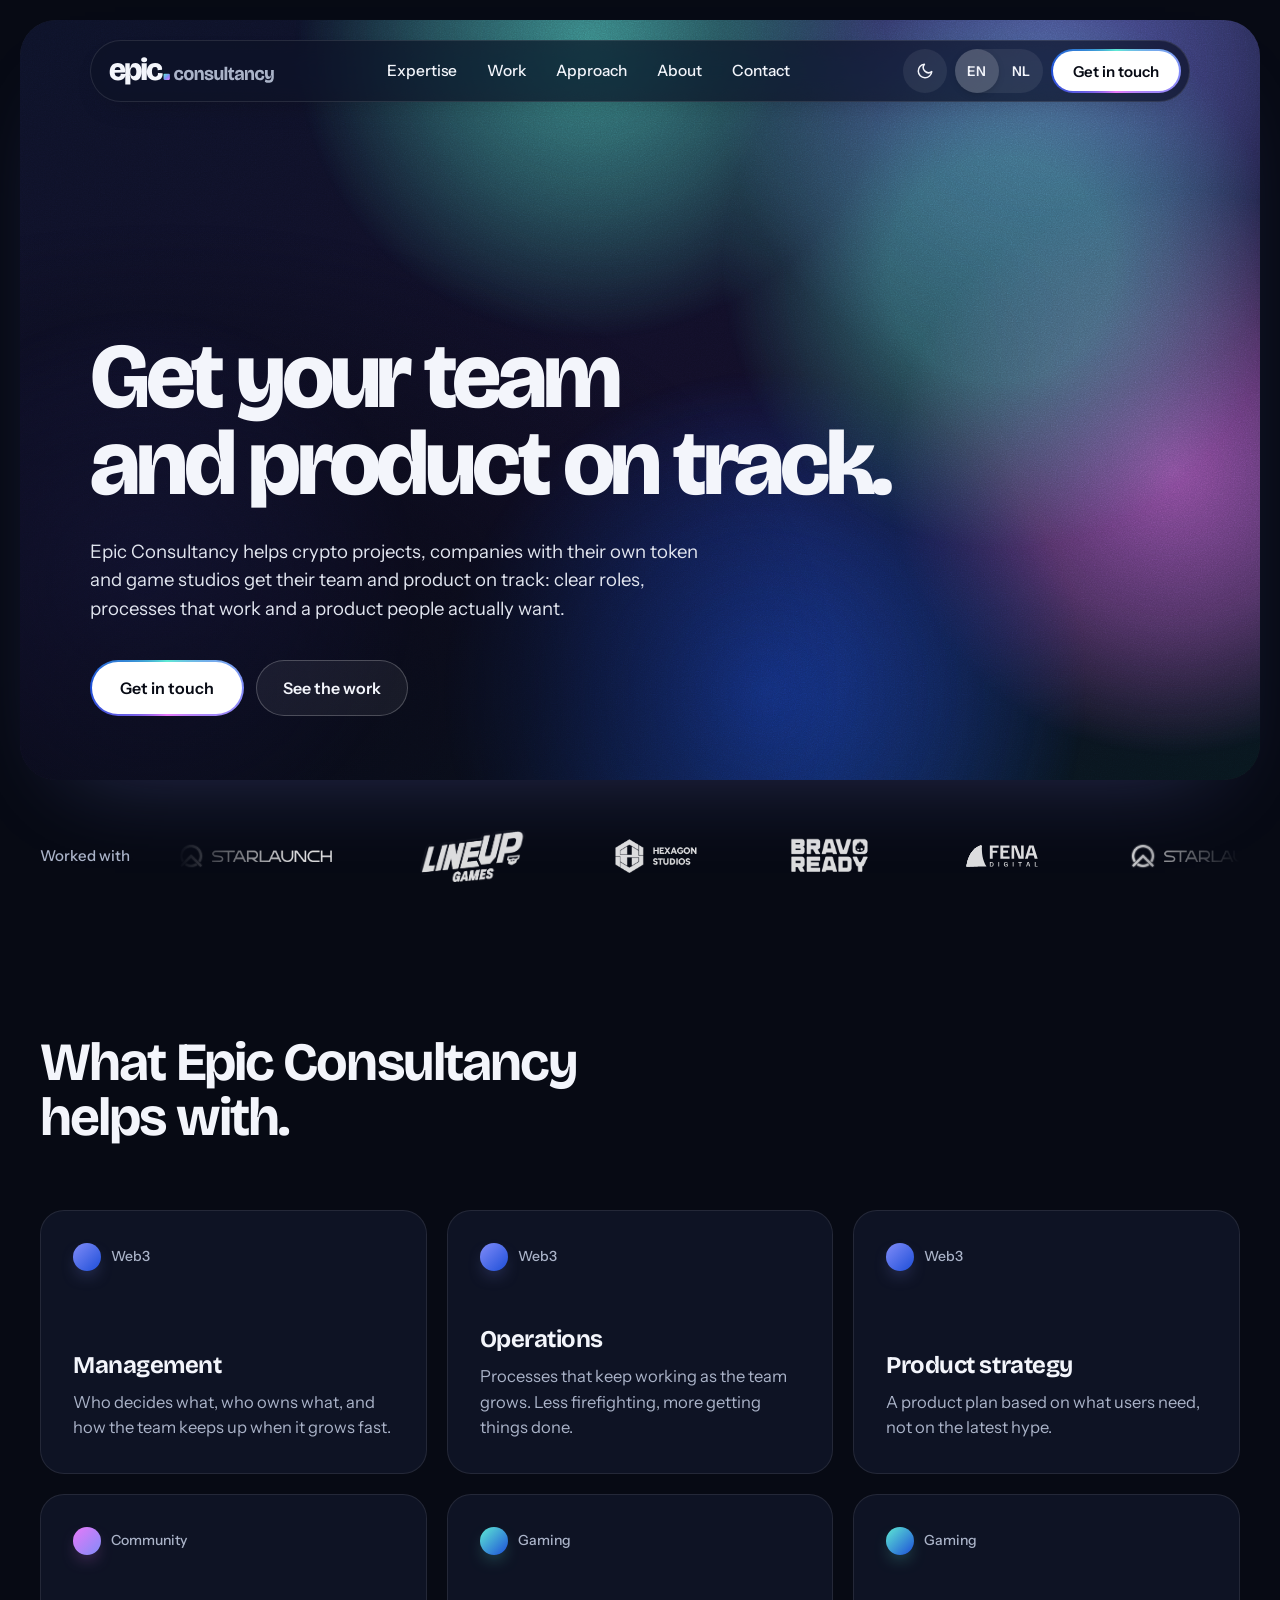
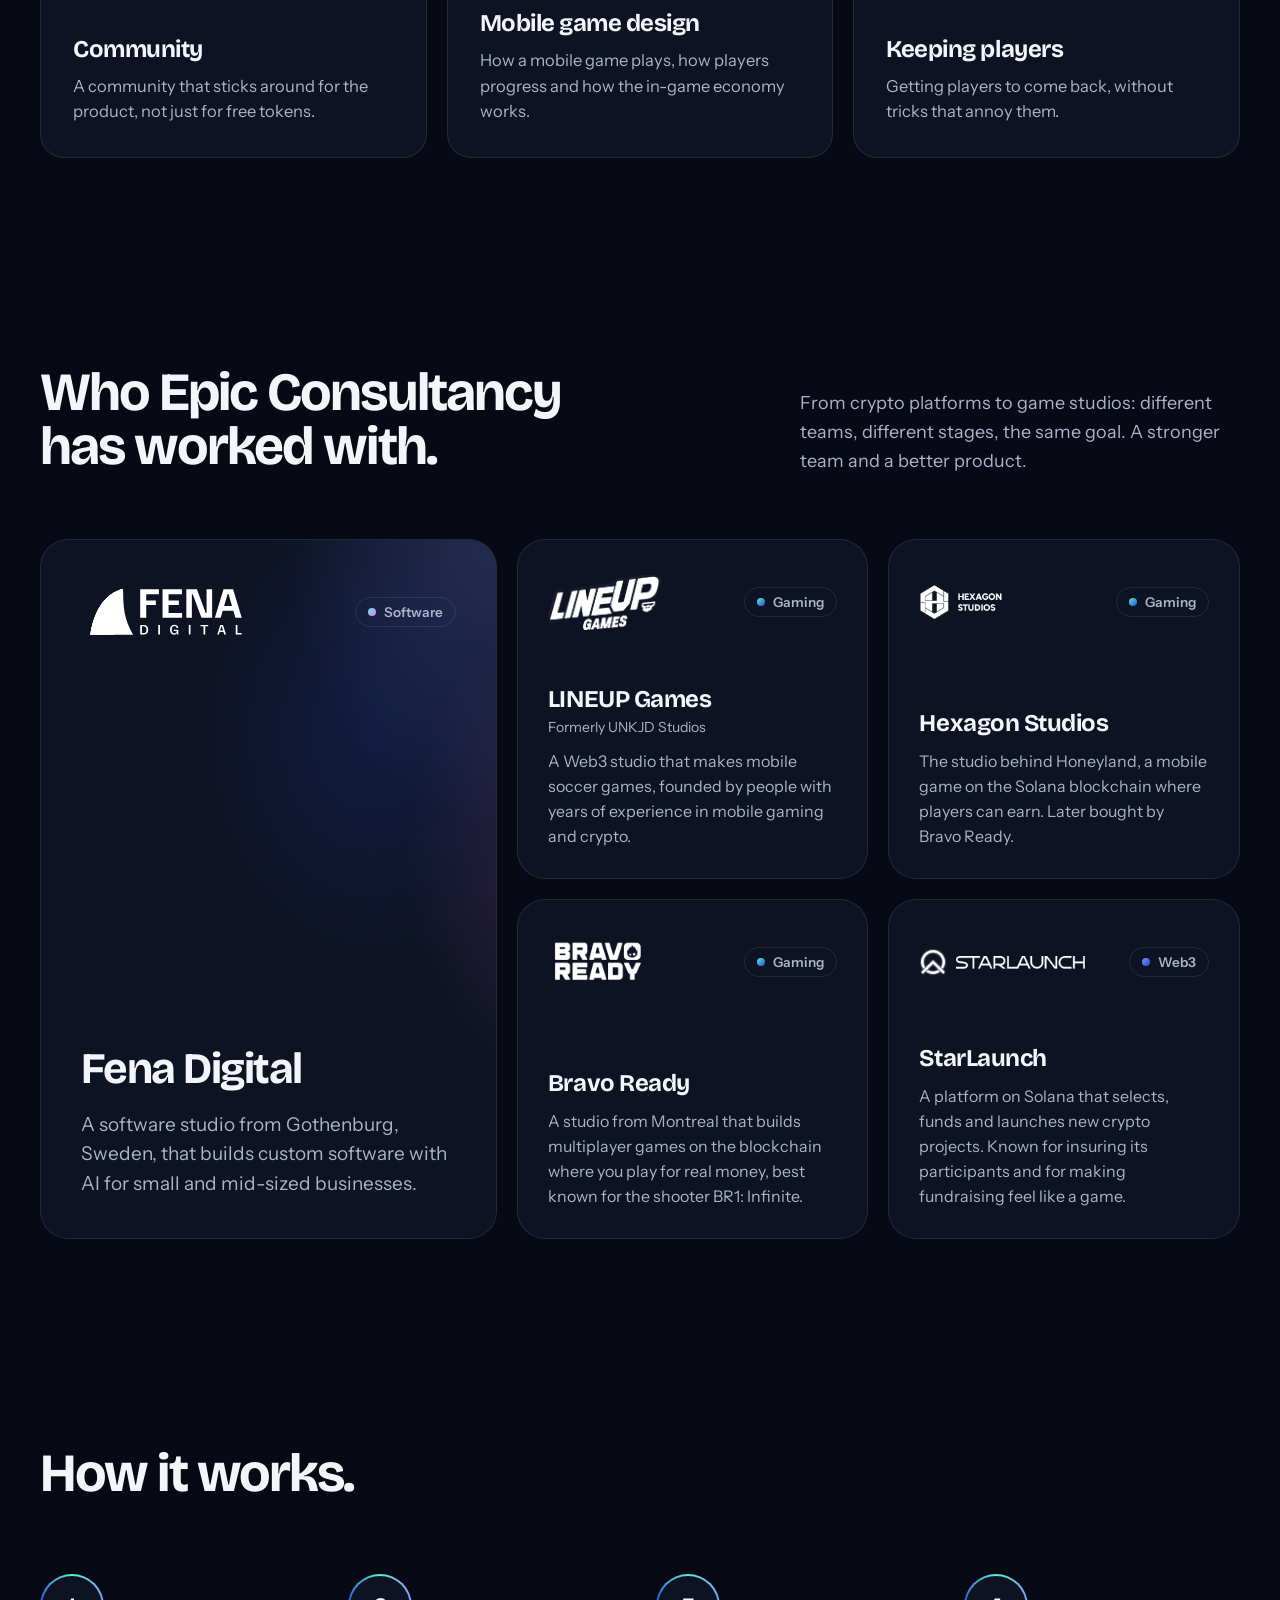
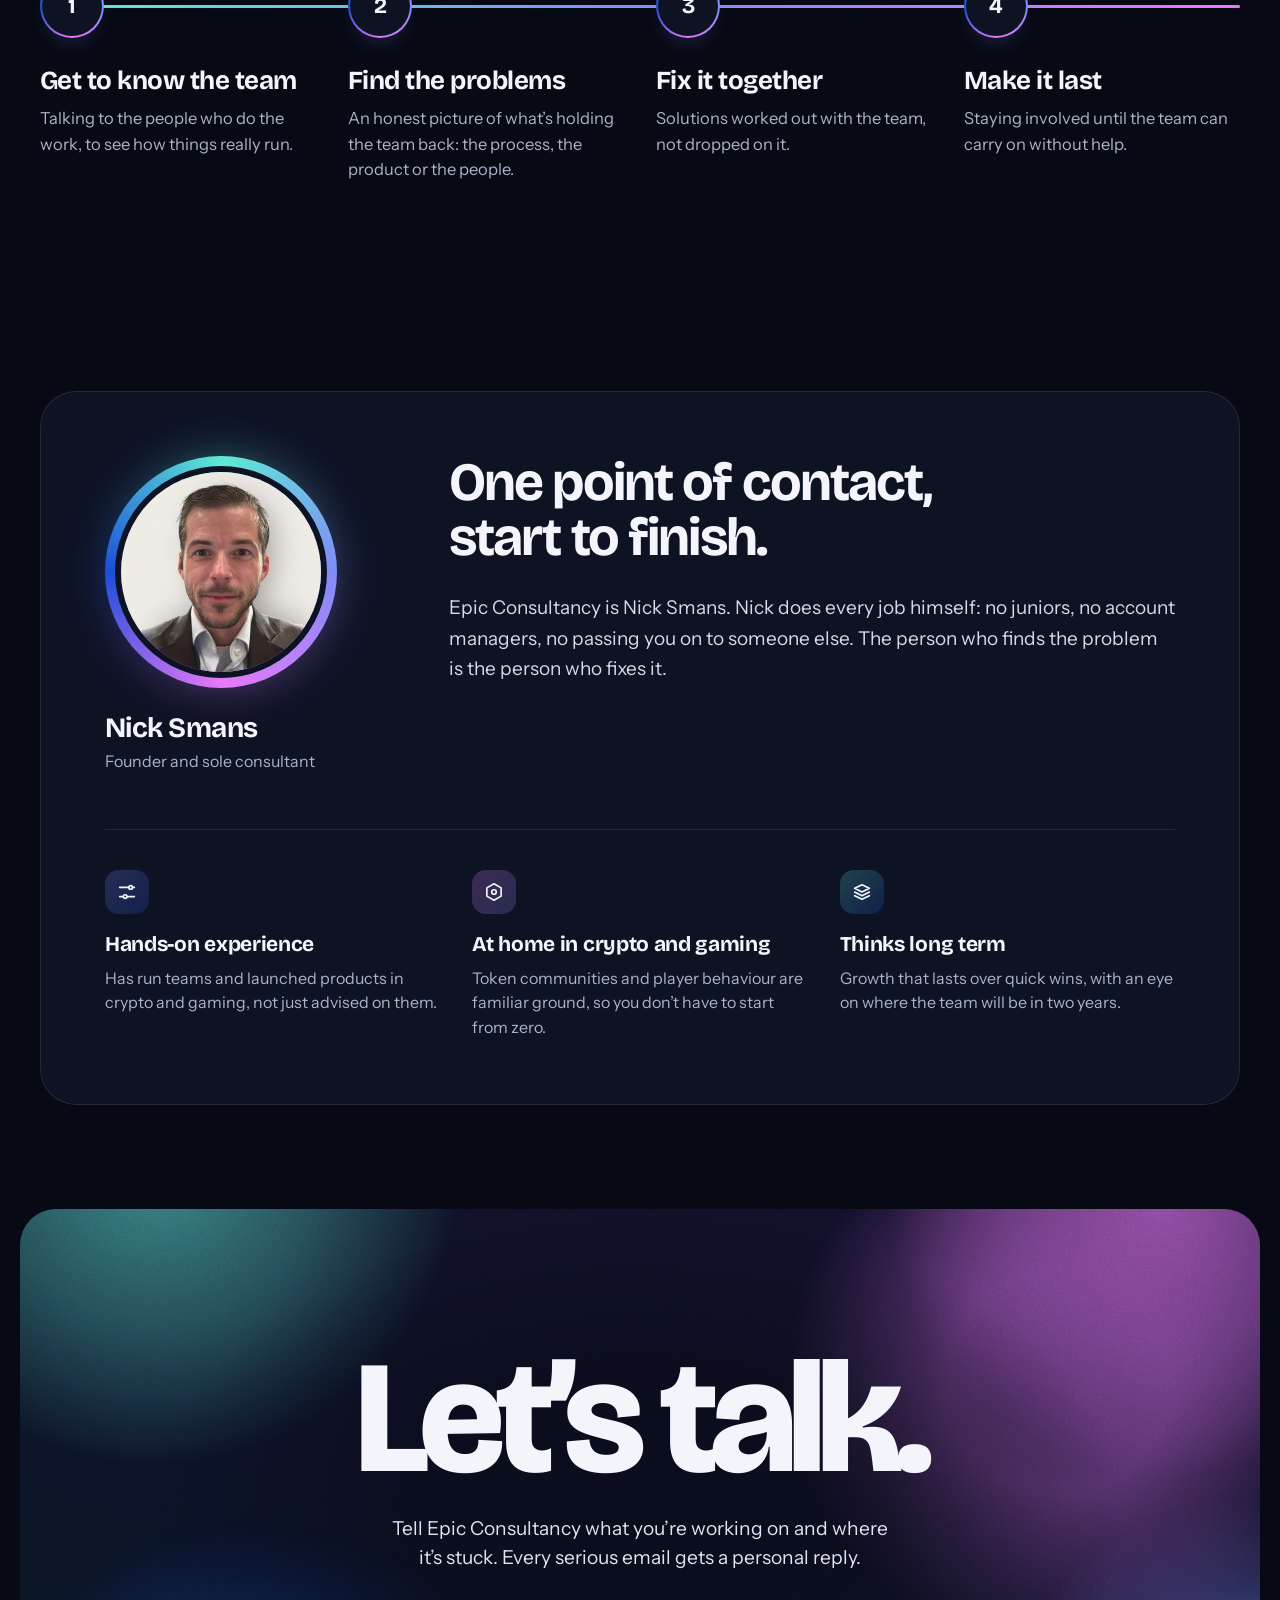
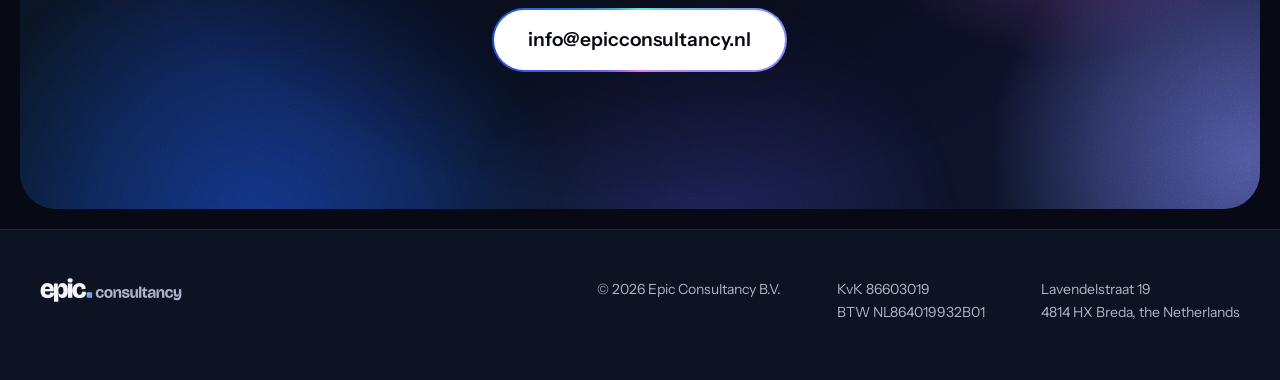
==== commit 049fe183: "Brand: replace the network-hex mark with the epic. wordmark Logo 5 from the canvas, picked by Nick. " ====
--- a/index.html
+++ b/index.html
@@ -21,6 +21,7 @@
 <meta property="og:image:alt" content="Epic Consultancy: Get your team and product on track.">
 <meta name="twitter:card" content="summary_large_image">
 <link rel="icon" type="image/svg+xml" href="favicon.svg">
+<link rel="apple-touch-icon" href="apple-touch-icon.png">
 <link rel="preconnect" href="https://fonts.googleapis.com">
 <link rel="preconnect" href="https://fonts.gstatic.com" crossorigin>
 <link href="https://fonts.googleapis.com/css2?family=Bricolage+Grotesque:opsz,wght@12..96,700..800&amp;family=Instrument+Sans:wght@400..600&amp;display=swap" rel="stylesheet">
@@ -38,23 +39,18 @@
       <stop class="mark-stop-2" offset=".55"></stop>
       <stop class="mark-stop-3" offset="1"></stop>
     </linearGradient>
+    <symbol id="wordmark" viewBox="0 -730 5270 890">
+      <path class="wm-word" d="M287 14Q212 14 161.5 -7.5Q111 -29 80.0 -66.5Q49 -104 35.5 -152.0Q22 -200 22 -253Q22 -310 36.5 -362.0Q51 -414 81.5 -454.5Q112 -495 160.5 -518.5Q209 -542 277 -542Q345 -542 393.5 -518.5Q442 -495 471.0 -453.0Q500 -411 508.5 -356.0Q517 -301 506 -237L123 -231V-319L382 -324L361 -273Q367 -319 359.5 -350.5Q352 -382 332.0 -398.5Q312 -415 277 -415Q240 -415 218.0 -396.0Q196 -377 187.0 -342.5Q178 -308 178 -261Q178 -180 205.0 -143.0Q232 -106 288 -106Q312 -106 328.0 -112.0Q344 -118 354.0 -129.5Q364 -141 368.0 -157.5Q372 -174 371 -195L519 -187Q522 -154 512.5 -119.0Q503 -84 477.0 -54.0Q451 -24 404.5 -5.0Q358 14 287 14ZM518 148V-340V-528H660V-365H667Q678 -424 700.0 -463.5Q722 -503 756.5 -522.5Q791 -542 840 -542Q902 -542 945.5 -510.5Q989 -479 1011.5 -417.5Q1034 -356 1034 -266Q1034 -169 1008.5 -107.0Q983 -45 939.0 -15.5Q895 14 839 14Q794 14 759.5 -5.0Q725 -24 702.5 -63.5Q680 -103 671 -163H662Q667 -134 671.0 -102.5Q675 -71 677.5 -40.5Q680 -10 680 18V148ZM778 -119Q810 -119 830.5 -139.0Q851 -159 860.5 -191.5Q870 -224 870 -260Q870 -300 859.5 -332.5Q849 -365 828.5 -384.5Q808 -404 778 -404Q759 -404 741.0 -395.5Q723 -387 709.0 -369.5Q695 -352 686.5 -325.0Q678 -298 678 -260V-254Q678 -224 684.0 -202.0Q690 -180 700.0 -164.0Q710 -148 723.0 -138.0Q736 -128 750.0 -123.5Q764 -119 778 -119ZM1037 0V-528H1199V0ZM1117 -566Q1071 -566 1046.5 -585.5Q1022 -605 1022 -642Q1022 -680 1046.5 -699.5Q1071 -719 1117 -719Q1164 -719 1188.5 -699.0Q1213 -679 1213 -642Q1213 -606 1188.5 -586.0Q1164 -566 1117 -566ZM1469 14Q1398 14 1347.0 -7.5Q1296 -29 1264.0 -67.0Q1232 -105 1217.0 -154.0Q1202 -203 1202 -258Q1202 -314 1217.0 -364.5Q1232 -415 1263.5 -455.5Q1295 -496 1345.5 -519.0Q1396 -542 1467 -542Q1551 -542 1602.5 -510.5Q1654 -479 1674.5 -429.0Q1695 -379 1686 -321L1546 -310Q1548 -346 1538.5 -369.5Q1529 -393 1510.0 -404.5Q1491 -416 1464 -416Q1440 -416 1421.5 -407.0Q1403 -398 1390.5 -379.5Q1378 -361 1371.5 -333.0Q1365 -305 1365 -266Q1365 -216 1376.5 -180.0Q1388 -144 1411.5 -125.0Q1435 -106 1471 -106Q1508 -106 1527.0 -124.0Q1546 -142 1552.0 -169.5Q1558 -197 1554 -224L1703 -217Q1709 -173 1699.0 -131.5Q1689 -90 1660.5 -57.0Q1632 -24 1584.5 -5.0Q1537 14 1469 14Z"></path>
+      <rect class="wm-dot" x="1734" y="-200" width="200" height="200" rx="35"></rect>
+      <path class="wm-sub" transform="translate(2054 0) scale(0.6)" d="M286 14Q218 14 168.5 -7.0Q119 -28 87.0 -65.5Q55 -103 40.0 -152.0Q25 -201 25 -257Q25 -314 40.0 -364.5Q55 -415 86.0 -454.5Q117 -494 166.5 -516.5Q216 -539 284 -539Q364 -539 414.5 -508.5Q465 -478 486.0 -429.5Q507 -381 500 -325L374 -314Q375 -351 364.0 -375.5Q353 -400 332.0 -412.5Q311 -425 281 -425Q257 -425 236.5 -416.0Q216 -407 201.0 -387.5Q186 -368 178.0 -337.5Q170 -307 170 -264Q170 -209 184.0 -171.5Q198 -134 224.5 -114.5Q251 -95 288 -95Q328 -95 349.5 -113.5Q371 -132 379.0 -160.5Q387 -189 383 -219L516 -212Q521 -167 510.0 -126.5Q499 -86 471.0 -54.0Q443 -22 397.0 -4.0Q351 14 286 14ZM806 14Q731 14 672.5 -16.5Q614 -47 581.5 -108.0Q549 -169 549 -262Q549 -357 583.0 -418.0Q617 -479 675.5 -509.0Q734 -539 807 -539Q883 -539 941.0 -508.5Q999 -478 1031.5 -416.5Q1064 -355 1064 -262Q1064 -166 1030.0 -105.0Q996 -44 937.5 -15.0Q879 14 806 14ZM809 -94Q844 -94 868.0 -113.0Q892 -132 905.0 -168.0Q918 -204 918 -254Q918 -309 904.0 -346.5Q890 -384 864.5 -404.5Q839 -425 803 -425Q769 -425 744.5 -406.0Q720 -387 707.5 -350.5Q695 -314 695 -263Q695 -184 725.0 -139.0Q755 -94 809 -94ZM1117 0V-285L1116 -525H1240L1236 -303H1245Q1251 -383 1271.5 -435.0Q1292 -487 1329.5 -513.0Q1367 -539 1425 -539Q1511 -539 1554.0 -480.5Q1597 -422 1597 -304V0H1453V-288Q1453 -351 1434.5 -382.0Q1416 -413 1375 -413Q1340 -413 1314.5 -389.0Q1289 -365 1275.0 -313.0Q1261 -261 1261 -176V0ZM1884 14Q1832 14 1787.5 3.5Q1743 -7 1710.5 -30.0Q1678 -53 1661.0 -91.5Q1644 -130 1647 -184L1773 -196Q1774 -159 1788.0 -135.5Q1802 -112 1827.5 -101.5Q1853 -91 1889 -91Q1927 -91 1952.0 -103.5Q1977 -116 1977 -144Q1977 -161 1966.5 -171.0Q1956 -181 1932.0 -189.0Q1908 -197 1867 -207Q1819 -218 1779.0 -230.5Q1739 -243 1710.0 -260.5Q1681 -278 1665.5 -304.5Q1650 -331 1650 -370Q1650 -423 1678.5 -460.5Q1707 -498 1757.5 -518.5Q1808 -539 1874 -539Q1934 -539 1985.5 -520.0Q2037 -501 2067.0 -458.5Q2097 -416 2090 -346L1966 -334Q1969 -366 1957.0 -388.0Q1945 -410 1921.5 -421.5Q1898 -433 1866 -433Q1828 -433 1806.5 -418.5Q1785 -404 1785 -381Q1785 -362 1798.5 -350.0Q1812 -338 1838.0 -330.5Q1864 -323 1904 -314Q1938 -307 1974.5 -296.5Q2011 -286 2042.5 -268.5Q2074 -251 2093.5 -221.5Q2113 -192 2113 -146Q2113 -98 2086.5 -61.5Q2060 -25 2009.0 -5.5Q1958 14 1884 14ZM2325 14Q2238 14 2196.0 -47.5Q2154 -109 2154 -237V-525H2299V-239Q2299 -170 2317.5 -141.5Q2336 -113 2373 -113Q2399 -113 2419.5 -126.0Q2440 -139 2455.5 -165.0Q2471 -191 2479.0 -232.0Q2487 -273 2487 -330V-525H2631V-245V0H2507L2510 -210H2503Q2496 -132 2474.5 -82.5Q2453 -33 2416.0 -9.5Q2379 14 2325 14ZM2698 0V-695H2842V0ZM3111 11Q3024 11 2980.5 -34.0Q2937 -79 2937 -173V-411H2878V-505H2886Q2941 -511 2964.5 -540.5Q2988 -570 2993 -630L2994 -643H3080V-525H3205V-408H3080V-186Q3080 -148 3098.5 -131.0Q3117 -114 3145 -114Q3160 -114 3175.5 -118.5Q3191 -123 3205 -131V-3Q3176 5 3153.0 8.0Q3130 11 3111 11ZM3395 14Q3354 14 3318.5 -0.5Q3283 -15 3260.5 -46.0Q3238 -77 3238 -129Q3238 -177 3256.5 -207.5Q3275 -238 3307.0 -256.0Q3339 -274 3377.0 -284.0Q3415 -294 3454 -301Q3507 -311 3533.5 -316.5Q3560 -322 3569.0 -330.5Q3578 -339 3578 -354Q3578 -388 3554.0 -405.5Q3530 -423 3491 -423Q3468 -423 3444.0 -414.5Q3420 -406 3404.5 -384.0Q3389 -362 3389 -323L3260 -334Q3260 -394 3280.5 -433.5Q3301 -473 3336.0 -496.0Q3371 -519 3413.0 -529.0Q3455 -539 3496 -539Q3570 -539 3619.5 -511.5Q3669 -484 3694.0 -431.0Q3719 -378 3719 -301V-206Q3719 -172 3719.0 -137.5Q3719 -103 3719.5 -68.5Q3720 -34 3720 0H3593Q3594 -38 3595.0 -77.0Q3596 -116 3596 -158H3590Q3585 -111 3559.0 -72.0Q3533 -33 3491.0 -9.5Q3449 14 3395 14ZM3451 -93Q3471 -93 3493.5 -101.5Q3516 -110 3535.0 -127.5Q3554 -145 3566.0 -173.5Q3578 -202 3578 -243L3579 -266L3605 -271Q3597 -257 3576.5 -249.0Q3556 -241 3531.0 -236.5Q3506 -232 3480.0 -227.0Q3454 -222 3432.0 -214.0Q3410 -206 3396.5 -191.5Q3383 -177 3383 -152Q3383 -124 3402.0 -108.5Q3421 -93 3451 -93ZM3781 0V-285L3780 -525H3904L3900 -303H3909Q3915 -383 3935.5 -435.0Q3956 -487 3993.5 -513.0Q4031 -539 4089 -539Q4175 -539 4218.0 -480.5Q4261 -422 4261 -304V0H4117V-288Q4117 -351 4098.5 -382.0Q4080 -413 4039 -413Q4004 -413 3978.5 -389.0Q3953 -365 3939.0 -313.0Q3925 -261 3925 -176V0ZM4571 14Q4503 14 4453.5 -7.0Q4404 -28 4372.0 -65.5Q4340 -103 4325.0 -152.0Q4310 -201 4310 -257Q4310 -314 4325.0 -364.5Q4340 -415 4371.0 -454.5Q4402 -494 4451.5 -516.5Q4501 -539 4569 -539Q4649 -539 4699.5 -508.5Q4750 -478 4771.0 -429.5Q4792 -381 4785 -325L4659 -314Q4660 -351 4649.0 -375.5Q4638 -400 4617.0 -412.5Q4596 -425 4566 -425Q4542 -425 4521.5 -416.0Q4501 -407 4486.0 -387.5Q4471 -368 4463.0 -337.5Q4455 -307 4455 -264Q4455 -209 4469.0 -171.5Q4483 -134 4509.5 -114.5Q4536 -95 4573 -95Q4613 -95 4634.5 -113.5Q4656 -132 4664.0 -160.5Q4672 -189 4668 -219L4801 -212Q4806 -167 4795.0 -126.5Q4784 -86 4756.0 -54.0Q4728 -22 4682.0 -4.0Q4636 14 4571 14ZM5033 154Q5001 154 4965.0 148.5Q4929 143 4894.0 130.0Q4859 117 4830 98L4869 -43Q4903 -8 4946.5 6.5Q4990 21 5027 21Q5080 21 5114.5 -1.0Q5149 -23 5165.5 -63.0Q5182 -103 5182 -159L5184 -258H5176Q5172 -186 5150.5 -140.5Q5129 -95 5093.0 -73.5Q5057 -52 5011 -52Q4953 -52 4915.5 -81.5Q4878 -111 4859.5 -168.5Q4841 -226 4841 -310V-525H4984V-346Q4984 -259 5004.0 -218.5Q5024 -178 5067 -178Q5090 -178 5108.5 -189.5Q5127 -201 5139.0 -225.0Q5151 -249 5157.5 -284.5Q5164 -320 5164 -367V-525H5307V-154Q5307 -105 5297.5 -59.5Q5288 -14 5268.0 24.5Q5248 63 5216.0 92.5Q5184 122 5138.5 138.0Q5093 154 5033 154Z"></path>
+    </symbol>
   </defs>
 </svg>
 
 <header class="site-header">
   <nav class="nav frost" aria-label="Main">
-    <a class="brand" href="#top">
-      <svg class="mark" width="30" height="30" viewBox="0 0 96 96" aria-hidden="true" focusable="false">
-        <path class="mark-hex" d="M48 12 L79 30 L79 66 L48 84 L17 66 L17 30 Z"></path>
-        <line class="mark-spoke" x1="48" y1="48" x2="48" y2="12"></line>
-        <line class="mark-spoke" x1="48" y1="48" x2="79" y2="66"></line>
-        <line class="mark-spoke" x1="48" y1="48" x2="17" y2="66"></line>
-        <circle class="mark-node-1" cx="48" cy="12" r="7"></circle>
-        <circle class="mark-node-3" cx="79" cy="66" r="7"></circle>
-        <circle class="mark-node-2" cx="17" cy="66" r="7"></circle>
-        <circle class="mark-core" cx="48" cy="48" r="6"></circle>
-      </svg>
-      <span class="brand-name">Epic Consultancy</span>
+    <a class="brand" href="#top" aria-label="Epic Consultancy">
+      <svg class="wordmark" viewBox="0 0 5270 890" height="28" aria-hidden="true" focusable="false"><use href="#wordmark"></use></svg>
     </a>
     <button class="icon-btn menu-toggle" type="button" aria-expanded="false" aria-controls="nav-links" aria-label="Menu">
       <svg class="icon-open" width="20" height="20" viewBox="0 0 24 24" fill="none" stroke="currentColor" stroke-width="2" stroke-linecap="round" aria-hidden="true" focusable="false"><path d="M4 7h16M4 12h16M4 17h16"></path></svg>
@@ -387,18 +383,8 @@
 
 <footer class="footer">
   <div class="wrap footer-inner">
-    <a class="brand" href="#top">
-      <svg class="mark" width="28" height="28" viewBox="0 0 96 96" aria-hidden="true" focusable="false">
-        <path class="mark-hex" d="M48 12 L79 30 L79 66 L48 84 L17 66 L17 30 Z"></path>
-        <line class="mark-spoke" x1="48" y1="48" x2="48" y2="12"></line>
-        <line class="mark-spoke" x1="48" y1="48" x2="79" y2="66"></line>
-        <line class="mark-spoke" x1="48" y1="48" x2="17" y2="66"></line>
-        <circle class="mark-node-1" cx="48" cy="12" r="7"></circle>
-        <circle class="mark-node-3" cx="79" cy="66" r="7"></circle>
-        <circle class="mark-node-2" cx="17" cy="66" r="7"></circle>
-        <circle class="mark-core" cx="48" cy="48" r="6"></circle>
-      </svg>
-      <span class="brand-name">Epic Consultancy</span>
+    <a class="brand" href="#top" aria-label="Epic Consultancy">
+      <svg class="wordmark" viewBox="0 0 5270 890" height="24" aria-hidden="true" focusable="false"><use href="#wordmark"></use></svg>
     </a>
     <div class="footer-facts">
       <p>© 2026 Epic Consultancy B.V.</p>
--- a/style.css
+++ b/style.css
@@ -309,15 +309,16 @@
 }
 
 /* -------------------------------------------------------------------------
-   Brand mark (network hex)
-   ------------------------------------------------------------------------- */
-.mark { display: block; flex-shrink: 0; }
-.mark-hex { fill: none; stroke: url(#mark-gradient); stroke-width: 6; stroke-linejoin: round; }
-.mark-spoke { stroke: var(--ink); stroke-opacity: 0.45; stroke-width: 3; }
-.mark-node-1 { fill: var(--mark-1); }
-.mark-node-2 { fill: var(--mark-2); }
-.mark-node-3 { fill: var(--mark-3); }
-.mark-core { fill: var(--ink); }
+   Brand: the "epic." wordmark (logo 5, picked by Nick 2026-10-05)
+   One outlined <symbol> in the hidden defs, reused in the nav and footer, so
+   the logo never depends on the webfont having loaded. The word takes the
+   text colour, the square full stop the brand gradient, "consultancy" the
+   muted tone; all three follow the theme.
+   ------------------------------------------------------------------------- */
+.wordmark { display: block; width: auto; flex-shrink: 0; color: var(--ink); overflow: visible; }
+.wm-word { fill: currentColor; }
+.wm-dot { fill: url(#mark-gradient); }
+.wm-sub { fill: var(--muted); }
 
 .brand {
   display: inline-flex;
@@ -328,13 +329,6 @@
   text-decoration: none;
 }
 
-.brand-name {
-  font-family: 'Bricolage Grotesque', system-ui, sans-serif;
-  font-weight: 700;
-  font-size: 19px;
-  letter-spacing: -0.02em;
-  white-space: nowrap;
-}
 
 /* -------------------------------------------------------------------------
    Nav
@@ -1253,7 +1247,6 @@
 }
 
 .footer .brand { margin-top: -10px; }
-.footer .brand-name { font-size: 17px; }
 
 .footer-facts {
   display: flex;
@@ -1347,9 +1340,7 @@
   .nav { gap: 6px; padding: 5px 5px 5px 12px; }
   .nav-tools { gap: 4px; }
   .nav-cta { display: none; }
-  .brand { gap: 8px; }
-  .brand .mark { width: 26px; height: 26px; }
-  .nav .brand-name { font-size: 16.5px; }
+  .nav .wordmark { height: 25px; }
 
   /* Mobile menu disclosure, gated on html.js: without JS the links stay
      visible on their own scrollable row (the rule in the 1180px block). */
@@ -1386,8 +1377,7 @@
 
 /* Small Androids (360px): a slightly smaller wordmark keeps the bar on one row. */
 @media (max-width: 380px) {
-  .brand { gap: 7px; }
-  .nav .brand-name { font-size: 15px; }
+  .nav .wordmark { height: 22px; }
 }
 
 /* -------------------------------------------------------------------------
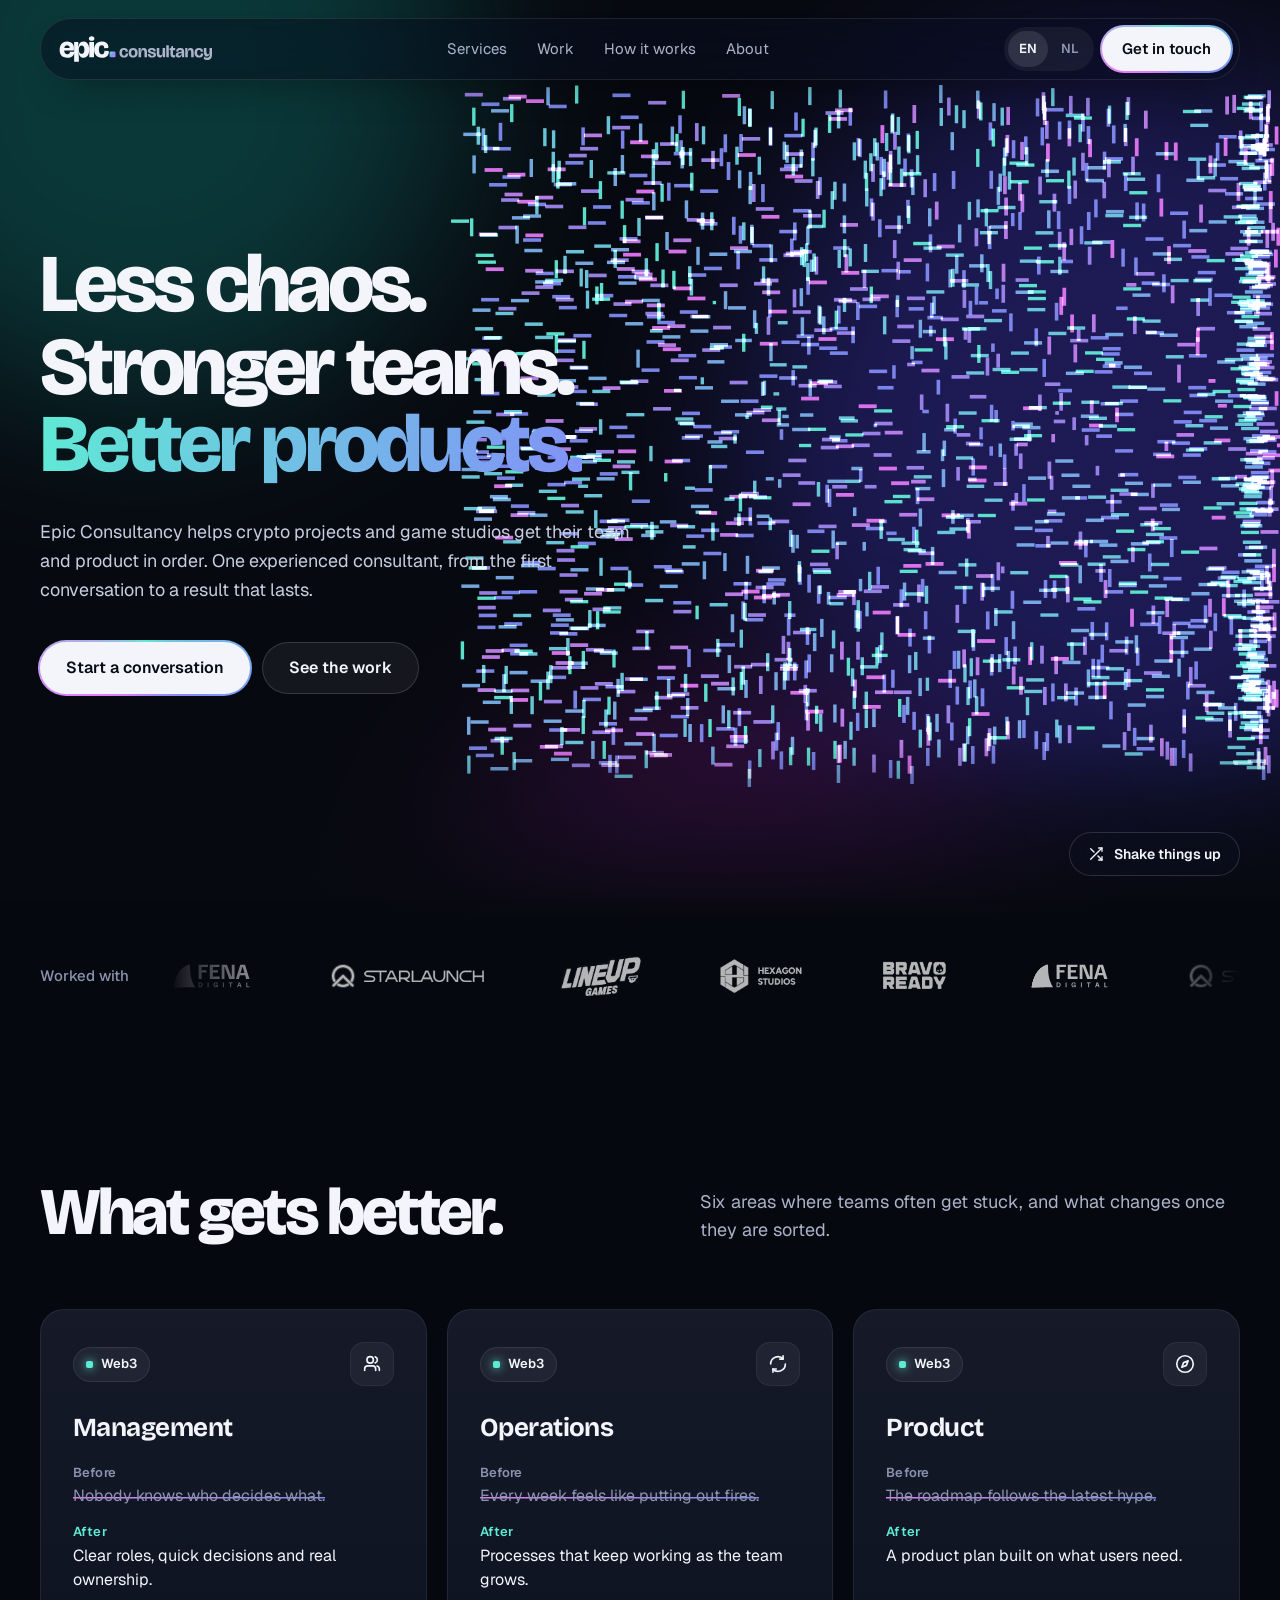
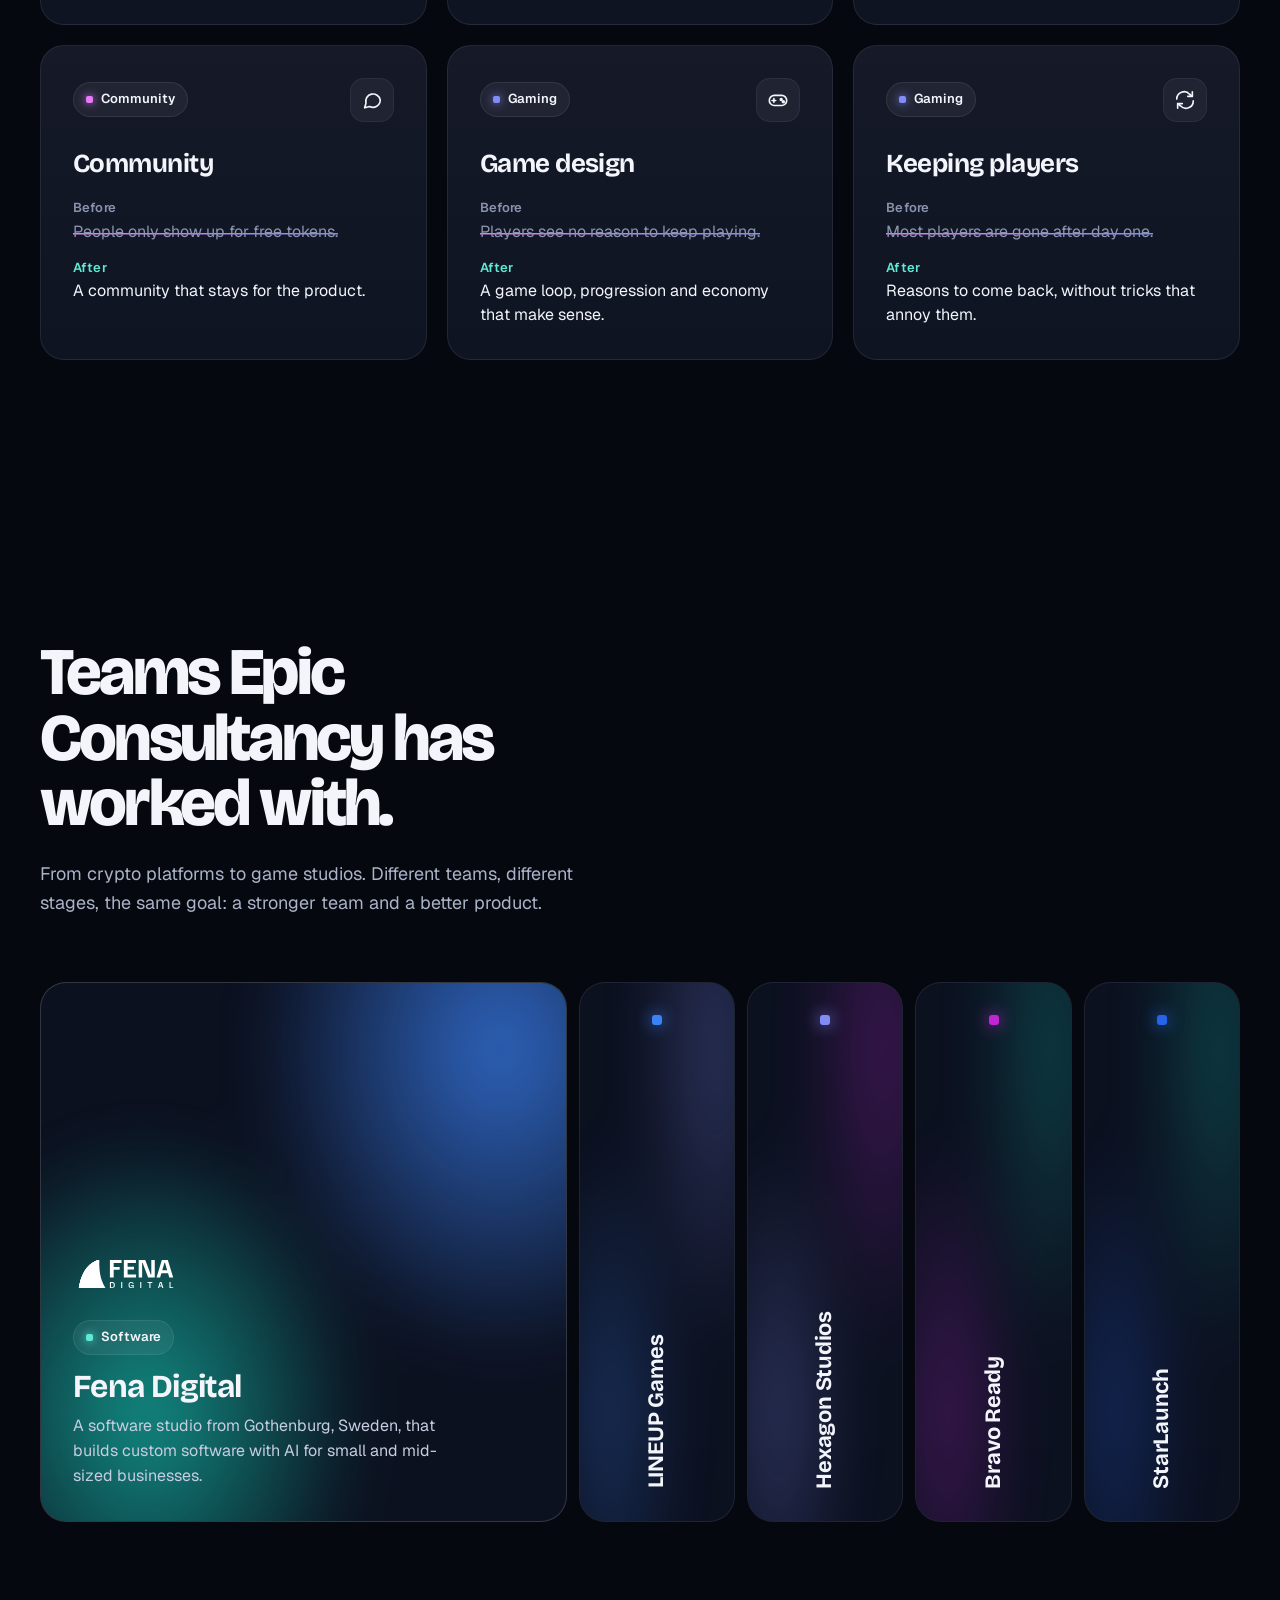
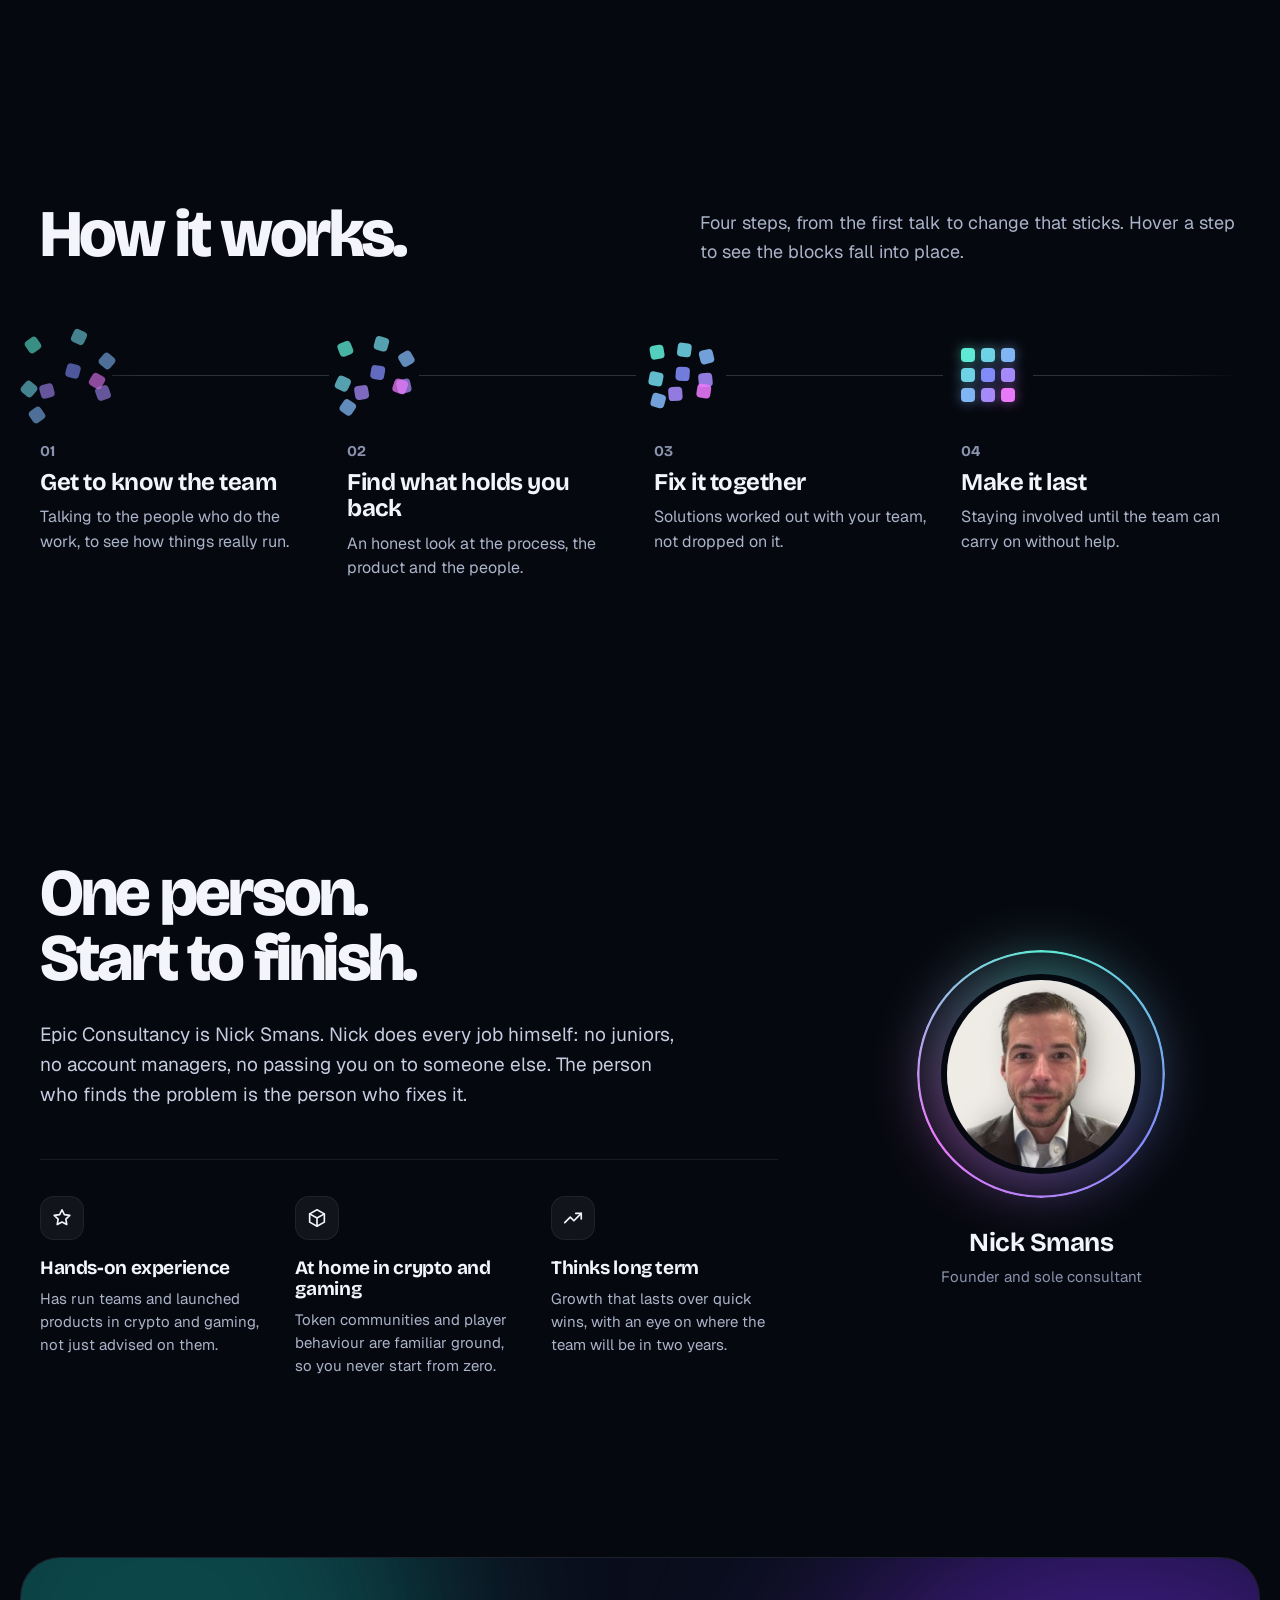
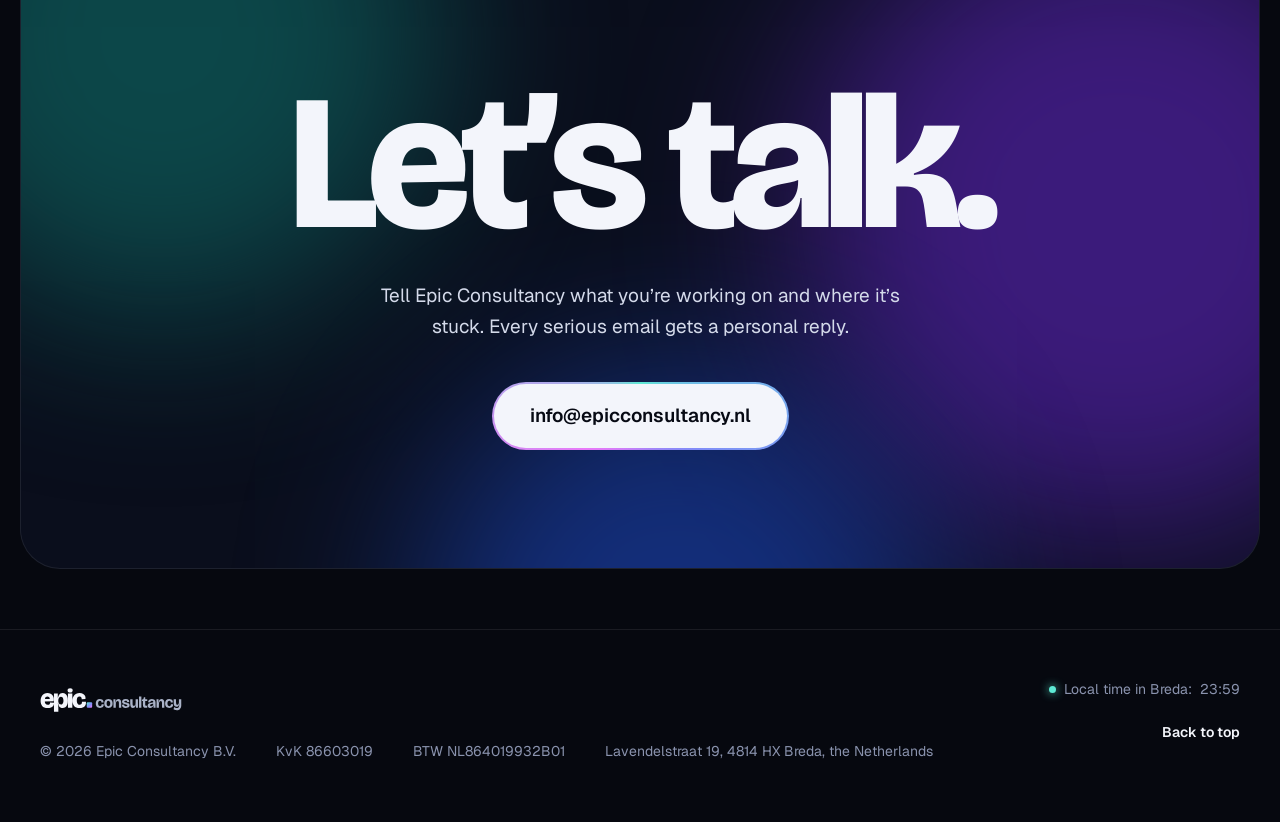
==== commit d2f25f8b: "Site: replace V3 Prism Night with the Showpiece, in EN and NL The Showpiece from the design canvas b" ====
--- a/index.html
+++ b/index.html
@@ -24,374 +24,341 @@
 <link rel="apple-touch-icon" href="apple-touch-icon.png">
 <link rel="preconnect" href="https://fonts.googleapis.com">
 <link rel="preconnect" href="https://fonts.gstatic.com" crossorigin>
-<link href="https://fonts.googleapis.com/css2?family=Bricolage+Grotesque:opsz,wght@12..96,700..800&amp;family=Instrument+Sans:wght@400..600&amp;display=swap" rel="stylesheet">
-<script>try { if (localStorage.getItem('theme') === 'light') document.documentElement.setAttribute('data-theme', 'light'); } catch (e) {}</script>
-<link rel="stylesheet" href="style.css">
-<script defer src="script.js"></script>
+<link href="https://fonts.googleapis.com/css2?family=Bricolage+Grotesque:opsz,wdth,wght@12..96,75..100,200..800&amp;family=Geist:wght@300..700&amp;display=swap" rel="stylesheet">
+<link rel="stylesheet" href="site.css?v=b2896778">
+<style>body { margin: 0; background: #06080F; }</style>
 </head>
 <body>
-<a class="skip-link" href="#main">Skip to content</a>
-
-<svg class="svg-defs" aria-hidden="true" focusable="false" width="0" height="0">
-  <defs>
-    <linearGradient id="mark-gradient" x1="0" y1="0" x2="1" y2="1">
-      <stop class="mark-stop-1" offset="0"></stop>
-      <stop class="mark-stop-2" offset=".55"></stop>
-      <stop class="mark-stop-3" offset="1"></stop>
-    </linearGradient>
-    <symbol id="wordmark" viewBox="0 -730 5270 890">
-      <path class="wm-word" d="M287 14Q212 14 161.5 -7.5Q111 -29 80.0 -66.5Q49 -104 35.5 -152.0Q22 -200 22 -253Q22 -310 36.5 -362.0Q51 -414 81.5 -454.5Q112 -495 160.5 -518.5Q209 -542 277 -542Q345 -542 393.5 -518.5Q442 -495 471.0 -453.0Q500 -411 508.5 -356.0Q517 -301 506 -237L123 -231V-319L382 -324L361 -273Q367 -319 359.5 -350.5Q352 -382 332.0 -398.5Q312 -415 277 -415Q240 -415 218.0 -396.0Q196 -377 187.0 -342.5Q178 -308 178 -261Q178 -180 205.0 -143.0Q232 -106 288 -106Q312 -106 328.0 -112.0Q344 -118 354.0 -129.5Q364 -141 368.0 -157.5Q372 -174 371 -195L519 -187Q522 -154 512.5 -119.0Q503 -84 477.0 -54.0Q451 -24 404.5 -5.0Q358 14 287 14ZM518 148V-340V-528H660V-365H667Q678 -424 700.0 -463.5Q722 -503 756.5 -522.5Q791 -542 840 -542Q902 -542 945.5 -510.5Q989 -479 1011.5 -417.5Q1034 -356 1034 -266Q1034 -169 1008.5 -107.0Q983 -45 939.0 -15.5Q895 14 839 14Q794 14 759.5 -5.0Q725 -24 702.5 -63.5Q680 -103 671 -163H662Q667 -134 671.0 -102.5Q675 -71 677.5 -40.5Q680 -10 680 18V148ZM778 -119Q810 -119 830.5 -139.0Q851 -159 860.5 -191.5Q870 -224 870 -260Q870 -300 859.5 -332.5Q849 -365 828.5 -384.5Q808 -404 778 -404Q759 -404 741.0 -395.5Q723 -387 709.0 -369.5Q695 -352 686.5 -325.0Q678 -298 678 -260V-254Q678 -224 684.0 -202.0Q690 -180 700.0 -164.0Q710 -148 723.0 -138.0Q736 -128 750.0 -123.5Q764 -119 778 -119ZM1037 0V-528H1199V0ZM1117 -566Q1071 -566 1046.5 -585.5Q1022 -605 1022 -642Q1022 -680 1046.5 -699.5Q1071 -719 1117 -719Q1164 -719 1188.5 -699.0Q1213 -679 1213 -642Q1213 -606 1188.5 -586.0Q1164 -566 1117 -566ZM1469 14Q1398 14 1347.0 -7.5Q1296 -29 1264.0 -67.0Q1232 -105 1217.0 -154.0Q1202 -203 1202 -258Q1202 -314 1217.0 -364.5Q1232 -415 1263.5 -455.5Q1295 -496 1345.5 -519.0Q1396 -542 1467 -542Q1551 -542 1602.5 -510.5Q1654 -479 1674.5 -429.0Q1695 -379 1686 -321L1546 -310Q1548 -346 1538.5 -369.5Q1529 -393 1510.0 -404.5Q1491 -416 1464 -416Q1440 -416 1421.5 -407.0Q1403 -398 1390.5 -379.5Q1378 -361 1371.5 -333.0Q1365 -305 1365 -266Q1365 -216 1376.5 -180.0Q1388 -144 1411.5 -125.0Q1435 -106 1471 -106Q1508 -106 1527.0 -124.0Q1546 -142 1552.0 -169.5Q1558 -197 1554 -224L1703 -217Q1709 -173 1699.0 -131.5Q1689 -90 1660.5 -57.0Q1632 -24 1584.5 -5.0Q1537 14 1469 14Z"></path>
-      <rect class="wm-dot" x="1734" y="-200" width="200" height="200" rx="35"></rect>
-      <path class="wm-sub" transform="translate(2054 0) scale(0.6)" d="M286 14Q218 14 168.5 -7.0Q119 -28 87.0 -65.5Q55 -103 40.0 -152.0Q25 -201 25 -257Q25 -314 40.0 -364.5Q55 -415 86.0 -454.5Q117 -494 166.5 -516.5Q216 -539 284 -539Q364 -539 414.5 -508.5Q465 -478 486.0 -429.5Q507 -381 500 -325L374 -314Q375 -351 364.0 -375.5Q353 -400 332.0 -412.5Q311 -425 281 -425Q257 -425 236.5 -416.0Q216 -407 201.0 -387.5Q186 -368 178.0 -337.5Q170 -307 170 -264Q170 -209 184.0 -171.5Q198 -134 224.5 -114.5Q251 -95 288 -95Q328 -95 349.5 -113.5Q371 -132 379.0 -160.5Q387 -189 383 -219L516 -212Q521 -167 510.0 -126.5Q499 -86 471.0 -54.0Q443 -22 397.0 -4.0Q351 14 286 14ZM806 14Q731 14 672.5 -16.5Q614 -47 581.5 -108.0Q549 -169 549 -262Q549 -357 583.0 -418.0Q617 -479 675.5 -509.0Q734 -539 807 -539Q883 -539 941.0 -508.5Q999 -478 1031.5 -416.5Q1064 -355 1064 -262Q1064 -166 1030.0 -105.0Q996 -44 937.5 -15.0Q879 14 806 14ZM809 -94Q844 -94 868.0 -113.0Q892 -132 905.0 -168.0Q918 -204 918 -254Q918 -309 904.0 -346.5Q890 -384 864.5 -404.5Q839 -425 803 -425Q769 -425 744.5 -406.0Q720 -387 707.5 -350.5Q695 -314 695 -263Q695 -184 725.0 -139.0Q755 -94 809 -94ZM1117 0V-285L1116 -525H1240L1236 -303H1245Q1251 -383 1271.5 -435.0Q1292 -487 1329.5 -513.0Q1367 -539 1425 -539Q1511 -539 1554.0 -480.5Q1597 -422 1597 -304V0H1453V-288Q1453 -351 1434.5 -382.0Q1416 -413 1375 -413Q1340 -413 1314.5 -389.0Q1289 -365 1275.0 -313.0Q1261 -261 1261 -176V0ZM1884 14Q1832 14 1787.5 3.5Q1743 -7 1710.5 -30.0Q1678 -53 1661.0 -91.5Q1644 -130 1647 -184L1773 -196Q1774 -159 1788.0 -135.5Q1802 -112 1827.5 -101.5Q1853 -91 1889 -91Q1927 -91 1952.0 -103.5Q1977 -116 1977 -144Q1977 -161 1966.5 -171.0Q1956 -181 1932.0 -189.0Q1908 -197 1867 -207Q1819 -218 1779.0 -230.5Q1739 -243 1710.0 -260.5Q1681 -278 1665.5 -304.5Q1650 -331 1650 -370Q1650 -423 1678.5 -460.5Q1707 -498 1757.5 -518.5Q1808 -539 1874 -539Q1934 -539 1985.5 -520.0Q2037 -501 2067.0 -458.5Q2097 -416 2090 -346L1966 -334Q1969 -366 1957.0 -388.0Q1945 -410 1921.5 -421.5Q1898 -433 1866 -433Q1828 -433 1806.5 -418.5Q1785 -404 1785 -381Q1785 -362 1798.5 -350.0Q1812 -338 1838.0 -330.5Q1864 -323 1904 -314Q1938 -307 1974.5 -296.5Q2011 -286 2042.5 -268.5Q2074 -251 2093.5 -221.5Q2113 -192 2113 -146Q2113 -98 2086.5 -61.5Q2060 -25 2009.0 -5.5Q1958 14 1884 14ZM2325 14Q2238 14 2196.0 -47.5Q2154 -109 2154 -237V-525H2299V-239Q2299 -170 2317.5 -141.5Q2336 -113 2373 -113Q2399 -113 2419.5 -126.0Q2440 -139 2455.5 -165.0Q2471 -191 2479.0 -232.0Q2487 -273 2487 -330V-525H2631V-245V0H2507L2510 -210H2503Q2496 -132 2474.5 -82.5Q2453 -33 2416.0 -9.5Q2379 14 2325 14ZM2698 0V-695H2842V0ZM3111 11Q3024 11 2980.5 -34.0Q2937 -79 2937 -173V-411H2878V-505H2886Q2941 -511 2964.5 -540.5Q2988 -570 2993 -630L2994 -643H3080V-525H3205V-408H3080V-186Q3080 -148 3098.5 -131.0Q3117 -114 3145 -114Q3160 -114 3175.5 -118.5Q3191 -123 3205 -131V-3Q3176 5 3153.0 8.0Q3130 11 3111 11ZM3395 14Q3354 14 3318.5 -0.5Q3283 -15 3260.5 -46.0Q3238 -77 3238 -129Q3238 -177 3256.5 -207.5Q3275 -238 3307.0 -256.0Q3339 -274 3377.0 -284.0Q3415 -294 3454 -301Q3507 -311 3533.5 -316.5Q3560 -322 3569.0 -330.5Q3578 -339 3578 -354Q3578 -388 3554.0 -405.5Q3530 -423 3491 -423Q3468 -423 3444.0 -414.5Q3420 -406 3404.5 -384.0Q3389 -362 3389 -323L3260 -334Q3260 -394 3280.5 -433.5Q3301 -473 3336.0 -496.0Q3371 -519 3413.0 -529.0Q3455 -539 3496 -539Q3570 -539 3619.5 -511.5Q3669 -484 3694.0 -431.0Q3719 -378 3719 -301V-206Q3719 -172 3719.0 -137.5Q3719 -103 3719.5 -68.5Q3720 -34 3720 0H3593Q3594 -38 3595.0 -77.0Q3596 -116 3596 -158H3590Q3585 -111 3559.0 -72.0Q3533 -33 3491.0 -9.5Q3449 14 3395 14ZM3451 -93Q3471 -93 3493.5 -101.5Q3516 -110 3535.0 -127.5Q3554 -145 3566.0 -173.5Q3578 -202 3578 -243L3579 -266L3605 -271Q3597 -257 3576.5 -249.0Q3556 -241 3531.0 -236.5Q3506 -232 3480.0 -227.0Q3454 -222 3432.0 -214.0Q3410 -206 3396.5 -191.5Q3383 -177 3383 -152Q3383 -124 3402.0 -108.5Q3421 -93 3451 -93ZM3781 0V-285L3780 -525H3904L3900 -303H3909Q3915 -383 3935.5 -435.0Q3956 -487 3993.5 -513.0Q4031 -539 4089 -539Q4175 -539 4218.0 -480.5Q4261 -422 4261 -304V0H4117V-288Q4117 -351 4098.5 -382.0Q4080 -413 4039 -413Q4004 -413 3978.5 -389.0Q3953 -365 3939.0 -313.0Q3925 -261 3925 -176V0ZM4571 14Q4503 14 4453.5 -7.0Q4404 -28 4372.0 -65.5Q4340 -103 4325.0 -152.0Q4310 -201 4310 -257Q4310 -314 4325.0 -364.5Q4340 -415 4371.0 -454.5Q4402 -494 4451.5 -516.5Q4501 -539 4569 -539Q4649 -539 4699.5 -508.5Q4750 -478 4771.0 -429.5Q4792 -381 4785 -325L4659 -314Q4660 -351 4649.0 -375.5Q4638 -400 4617.0 -412.5Q4596 -425 4566 -425Q4542 -425 4521.5 -416.0Q4501 -407 4486.0 -387.5Q4471 -368 4463.0 -337.5Q4455 -307 4455 -264Q4455 -209 4469.0 -171.5Q4483 -134 4509.5 -114.5Q4536 -95 4573 -95Q4613 -95 4634.5 -113.5Q4656 -132 4664.0 -160.5Q4672 -189 4668 -219L4801 -212Q4806 -167 4795.0 -126.5Q4784 -86 4756.0 -54.0Q4728 -22 4682.0 -4.0Q4636 14 4571 14ZM5033 154Q5001 154 4965.0 148.5Q4929 143 4894.0 130.0Q4859 117 4830 98L4869 -43Q4903 -8 4946.5 6.5Q4990 21 5027 21Q5080 21 5114.5 -1.0Q5149 -23 5165.5 -63.0Q5182 -103 5182 -159L5184 -258H5176Q5172 -186 5150.5 -140.5Q5129 -95 5093.0 -73.5Q5057 -52 5011 -52Q4953 -52 4915.5 -81.5Q4878 -111 4859.5 -168.5Q4841 -226 4841 -310V-525H4984V-346Q4984 -259 5004.0 -218.5Q5024 -178 5067 -178Q5090 -178 5108.5 -189.5Q5127 -201 5139.0 -225.0Q5151 -249 5157.5 -284.5Q5164 -320 5164 -367V-525H5307V-154Q5307 -105 5297.5 -59.5Q5288 -14 5268.0 24.5Q5248 63 5216.0 92.5Q5184 122 5138.5 138.0Q5093 154 5033 154Z"></path>
-    </symbol>
-  </defs>
-</svg>
-
-<header class="site-header">
-  <nav class="nav frost" aria-label="Main">
-    <a class="brand" href="#top" aria-label="Epic Consultancy">
-      <svg class="wordmark" viewBox="0 0 5270 890" height="28" aria-hidden="true" focusable="false"><use href="#wordmark"></use></svg>
-    </a>
-    <button class="icon-btn menu-toggle" type="button" aria-expanded="false" aria-controls="nav-links" aria-label="Menu">
-      <svg class="icon-open" width="20" height="20" viewBox="0 0 24 24" fill="none" stroke="currentColor" stroke-width="2" stroke-linecap="round" aria-hidden="true" focusable="false"><path d="M4 7h16M4 12h16M4 17h16"></path></svg>
-      <svg class="icon-close" width="20" height="20" viewBox="0 0 24 24" fill="none" stroke="currentColor" stroke-width="2" stroke-linecap="round" aria-hidden="true" focusable="false"><path d="M6 6l12 12M18 6L6 18"></path></svg>
-    </button>
-    <div class="nav-links" id="nav-links">
-      <a class="nav-link" href="#expertise">Expertise</a>
-      <a class="nav-link" href="#work">Work</a>
-      <a class="nav-link" href="#approach">Approach</a>
-      <a class="nav-link" href="#about">About</a>
-      <a class="nav-link" href="#contact">Contact</a>
+<div class="sp" data-on-mousemove="rootMove">
+  <a class="sp-skip" href="#sp-main">Skip to content</a>
+  <svg class="sp-grain" aria-hidden="true" focusable="false"><filter id="sp-noise"><feTurbulence type="fractalNoise" baseFrequency="0.85" numOctaves="3" stitchTiles="stitch"></feTurbulence><feColorMatrix type="saturate" values="0"></feColorMatrix></filter><rect width="100%" height="100%" filter="url(#sp-noise)"></rect></svg>
+  <div class="sp-aura" aria-hidden="true"></div>
+  <div class="sp-ring" aria-hidden="true"></div>
+  <div class="sp-progress" aria-hidden="true"></div>
+
+  <header class="sp-nav-wrap">
+    <div class="sp-w">
+      <nav class="sp-nav" aria-label="Primary">
+        <a class="sp-brand" href="#top" aria-label="Epic Consultancy, back to top">
+          <svg class="sp-wm" height="26" viewBox="0 -730 5270 890" aria-hidden="true" focusable="false"><defs><linearGradient id="sp-wg" x1="0" y1="0" x2="1" y2="1"><stop offset="0" stop-color="#5EEAD4"></stop><stop offset="0.55" stop-color="#818CF8"></stop><stop offset="1" stop-color="#E879F9"></stop></linearGradient></defs><path fill="currentColor" d="M287 14Q212 14 161.5 -7.5Q111 -29 80.0 -66.5Q49 -104 35.5 -152.0Q22 -200 22 -253Q22 -310 36.5 -362.0Q51 -414 81.5 -454.5Q112 -495 160.5 -518.5Q209 -542 277 -542Q345 -542 393.5 -518.5Q442 -495 471.0 -453.0Q500 -411 508.5 -356.0Q517 -301 506 -237L123 -231V-319L382 -324L361 -273Q367 -319 359.5 -350.5Q352 -382 332.0 -398.5Q312 -415 277 -415Q240 -415 218.0 -396.0Q196 -377 187.0 -342.5Q178 -308 178 -261Q178 -180 205.0 -143.0Q232 -106 288 -106Q312 -106 328.0 -112.0Q344 -118 354.0 -129.5Q364 -141 368.0 -157.5Q372 -174 371 -195L519 -187Q522 -154 512.5 -119.0Q503 -84 477.0 -54.0Q451 -24 404.5 -5.0Q358 14 287 14ZM518 148V-340V-528H660V-365H667Q678 -424 700.0 -463.5Q722 -503 756.5 -522.5Q791 -542 840 -542Q902 -542 945.5 -510.5Q989 -479 1011.5 -417.5Q1034 -356 1034 -266Q1034 -169 1008.5 -107.0Q983 -45 939.0 -15.5Q895 14 839 14Q794 14 759.5 -5.0Q725 -24 702.5 -63.5Q680 -103 671 -163H662Q667 -134 671.0 -102.5Q675 -71 677.5 -40.5Q680 -10 680 18V148ZM778 -119Q810 -119 830.5 -139.0Q851 -159 860.5 -191.5Q870 -224 870 -260Q870 -300 859.5 -332.5Q849 -365 828.5 -384.5Q808 -404 778 -404Q759 -404 741.0 -395.5Q723 -387 709.0 -369.5Q695 -352 686.5 -325.0Q678 -298 678 -260V-254Q678 -224 684.0 -202.0Q690 -180 700.0 -164.0Q710 -148 723.0 -138.0Q736 -128 750.0 -123.5Q764 -119 778 -119ZM1037 0V-528H1199V0ZM1117 -566Q1071 -566 1046.5 -585.5Q1022 -605 1022 -642Q1022 -680 1046.5 -699.5Q1071 -719 1117 -719Q1164 -719 1188.5 -699.0Q1213 -679 1213 -642Q1213 -606 1188.5 -586.0Q1164 -566 1117 -566ZM1469 14Q1398 14 1347.0 -7.5Q1296 -29 1264.0 -67.0Q1232 -105 1217.0 -154.0Q1202 -203 1202 -258Q1202 -314 1217.0 -364.5Q1232 -415 1263.5 -455.5Q1295 -496 1345.5 -519.0Q1396 -542 1467 -542Q1551 -542 1602.5 -510.5Q1654 -479 1674.5 -429.0Q1695 -379 1686 -321L1546 -310Q1548 -346 1538.5 -369.5Q1529 -393 1510.0 -404.5Q1491 -416 1464 -416Q1440 -416 1421.5 -407.0Q1403 -398 1390.5 -379.5Q1378 -361 1371.5 -333.0Q1365 -305 1365 -266Q1365 -216 1376.5 -180.0Q1388 -144 1411.5 -125.0Q1435 -106 1471 -106Q1508 -106 1527.0 -124.0Q1546 -142 1552.0 -169.5Q1558 -197 1554 -224L1703 -217Q1709 -173 1699.0 -131.5Q1689 -90 1660.5 -57.0Q1632 -24 1584.5 -5.0Q1537 14 1469 14Z"></path><rect x="1734" y="-200" width="200" height="200" rx="35" fill="url(#sp-wg)"></rect><path fill="#AAB3C8" transform="translate(2054 0) scale(0.6)" d="M286 14Q218 14 168.5 -7.0Q119 -28 87.0 -65.5Q55 -103 40.0 -152.0Q25 -201 25 -257Q25 -314 40.0 -364.5Q55 -415 86.0 -454.5Q117 -494 166.5 -516.5Q216 -539 284 -539Q364 -539 414.5 -508.5Q465 -478 486.0 -429.5Q507 -381 500 -325L374 -314Q375 -351 364.0 -375.5Q353 -400 332.0 -412.5Q311 -425 281 -425Q257 -425 236.5 -416.0Q216 -407 201.0 -387.5Q186 -368 178.0 -337.5Q170 -307 170 -264Q170 -209 184.0 -171.5Q198 -134 224.5 -114.5Q251 -95 288 -95Q328 -95 349.5 -113.5Q371 -132 379.0 -160.5Q387 -189 383 -219L516 -212Q521 -167 510.0 -126.5Q499 -86 471.0 -54.0Q443 -22 397.0 -4.0Q351 14 286 14ZM806 14Q731 14 672.5 -16.5Q614 -47 581.5 -108.0Q549 -169 549 -262Q549 -357 583.0 -418.0Q617 -479 675.5 -509.0Q734 -539 807 -539Q883 -539 941.0 -508.5Q999 -478 1031.5 -416.5Q1064 -355 1064 -262Q1064 -166 1030.0 -105.0Q996 -44 937.5 -15.0Q879 14 806 14ZM809 -94Q844 -94 868.0 -113.0Q892 -132 905.0 -168.0Q918 -204 918 -254Q918 -309 904.0 -346.5Q890 -384 864.5 -404.5Q839 -425 803 -425Q769 -425 744.5 -406.0Q720 -387 707.5 -350.5Q695 -314 695 -263Q695 -184 725.0 -139.0Q755 -94 809 -94ZM1117 0V-285L1116 -525H1240L1236 -303H1245Q1251 -383 1271.5 -435.0Q1292 -487 1329.5 -513.0Q1367 -539 1425 -539Q1511 -539 1554.0 -480.5Q1597 -422 1597 -304V0H1453V-288Q1453 -351 1434.5 -382.0Q1416 -413 1375 -413Q1340 -413 1314.5 -389.0Q1289 -365 1275.0 -313.0Q1261 -261 1261 -176V0ZM1884 14Q1832 14 1787.5 3.5Q1743 -7 1710.5 -30.0Q1678 -53 1661.0 -91.5Q1644 -130 1647 -184L1773 -196Q1774 -159 1788.0 -135.5Q1802 -112 1827.5 -101.5Q1853 -91 1889 -91Q1927 -91 1952.0 -103.5Q1977 -116 1977 -144Q1977 -161 1966.5 -171.0Q1956 -181 1932.0 -189.0Q1908 -197 1867 -207Q1819 -218 1779.0 -230.5Q1739 -243 1710.0 -260.5Q1681 -278 1665.5 -304.5Q1650 -331 1650 -370Q1650 -423 1678.5 -460.5Q1707 -498 1757.5 -518.5Q1808 -539 1874 -539Q1934 -539 1985.5 -520.0Q2037 -501 2067.0 -458.5Q2097 -416 2090 -346L1966 -334Q1969 -366 1957.0 -388.0Q1945 -410 1921.5 -421.5Q1898 -433 1866 -433Q1828 -433 1806.5 -418.5Q1785 -404 1785 -381Q1785 -362 1798.5 -350.0Q1812 -338 1838.0 -330.5Q1864 -323 1904 -314Q1938 -307 1974.5 -296.5Q2011 -286 2042.5 -268.5Q2074 -251 2093.5 -221.5Q2113 -192 2113 -146Q2113 -98 2086.5 -61.5Q2060 -25 2009.0 -5.5Q1958 14 1884 14ZM2325 14Q2238 14 2196.0 -47.5Q2154 -109 2154 -237V-525H2299V-239Q2299 -170 2317.5 -141.5Q2336 -113 2373 -113Q2399 -113 2419.5 -126.0Q2440 -139 2455.5 -165.0Q2471 -191 2479.0 -232.0Q2487 -273 2487 -330V-525H2631V-245V0H2507L2510 -210H2503Q2496 -132 2474.5 -82.5Q2453 -33 2416.0 -9.5Q2379 14 2325 14ZM2698 0V-695H2842V0ZM3111 11Q3024 11 2980.5 -34.0Q2937 -79 2937 -173V-411H2878V-505H2886Q2941 -511 2964.5 -540.5Q2988 -570 2993 -630L2994 -643H3080V-525H3205V-408H3080V-186Q3080 -148 3098.5 -131.0Q3117 -114 3145 -114Q3160 -114 3175.5 -118.5Q3191 -123 3205 -131V-3Q3176 5 3153.0 8.0Q3130 11 3111 11ZM3395 14Q3354 14 3318.5 -0.5Q3283 -15 3260.5 -46.0Q3238 -77 3238 -129Q3238 -177 3256.5 -207.5Q3275 -238 3307.0 -256.0Q3339 -274 3377.0 -284.0Q3415 -294 3454 -301Q3507 -311 3533.5 -316.5Q3560 -322 3569.0 -330.5Q3578 -339 3578 -354Q3578 -388 3554.0 -405.5Q3530 -423 3491 -423Q3468 -423 3444.0 -414.5Q3420 -406 3404.5 -384.0Q3389 -362 3389 -323L3260 -334Q3260 -394 3280.5 -433.5Q3301 -473 3336.0 -496.0Q3371 -519 3413.0 -529.0Q3455 -539 3496 -539Q3570 -539 3619.5 -511.5Q3669 -484 3694.0 -431.0Q3719 -378 3719 -301V-206Q3719 -172 3719.0 -137.5Q3719 -103 3719.5 -68.5Q3720 -34 3720 0H3593Q3594 -38 3595.0 -77.0Q3596 -116 3596 -158H3590Q3585 -111 3559.0 -72.0Q3533 -33 3491.0 -9.5Q3449 14 3395 14ZM3451 -93Q3471 -93 3493.5 -101.5Q3516 -110 3535.0 -127.5Q3554 -145 3566.0 -173.5Q3578 -202 3578 -243L3579 -266L3605 -271Q3597 -257 3576.5 -249.0Q3556 -241 3531.0 -236.5Q3506 -232 3480.0 -227.0Q3454 -222 3432.0 -214.0Q3410 -206 3396.5 -191.5Q3383 -177 3383 -152Q3383 -124 3402.0 -108.5Q3421 -93 3451 -93ZM3781 0V-285L3780 -525H3904L3900 -303H3909Q3915 -383 3935.5 -435.0Q3956 -487 3993.5 -513.0Q4031 -539 4089 -539Q4175 -539 4218.0 -480.5Q4261 -422 4261 -304V0H4117V-288Q4117 -351 4098.5 -382.0Q4080 -413 4039 -413Q4004 -413 3978.5 -389.0Q3953 -365 3939.0 -313.0Q3925 -261 3925 -176V0ZM4571 14Q4503 14 4453.5 -7.0Q4404 -28 4372.0 -65.5Q4340 -103 4325.0 -152.0Q4310 -201 4310 -257Q4310 -314 4325.0 -364.5Q4340 -415 4371.0 -454.5Q4402 -494 4451.5 -516.5Q4501 -539 4569 -539Q4649 -539 4699.5 -508.5Q4750 -478 4771.0 -429.5Q4792 -381 4785 -325L4659 -314Q4660 -351 4649.0 -375.5Q4638 -400 4617.0 -412.5Q4596 -425 4566 -425Q4542 -425 4521.5 -416.0Q4501 -407 4486.0 -387.5Q4471 -368 4463.0 -337.5Q4455 -307 4455 -264Q4455 -209 4469.0 -171.5Q4483 -134 4509.5 -114.5Q4536 -95 4573 -95Q4613 -95 4634.5 -113.5Q4656 -132 4664.0 -160.5Q4672 -189 4668 -219L4801 -212Q4806 -167 4795.0 -126.5Q4784 -86 4756.0 -54.0Q4728 -22 4682.0 -4.0Q4636 14 4571 14ZM5033 154Q5001 154 4965.0 148.5Q4929 143 4894.0 130.0Q4859 117 4830 98L4869 -43Q4903 -8 4946.5 6.5Q4990 21 5027 21Q5080 21 5114.5 -1.0Q5149 -23 5165.5 -63.0Q5182 -103 5182 -159L5184 -258H5176Q5172 -186 5150.5 -140.5Q5129 -95 5093.0 -73.5Q5057 -52 5011 -52Q4953 -52 4915.5 -81.5Q4878 -111 4859.5 -168.5Q4841 -226 4841 -310V-525H4984V-346Q4984 -259 5004.0 -218.5Q5024 -178 5067 -178Q5090 -178 5108.5 -189.5Q5127 -201 5139.0 -225.0Q5151 -249 5157.5 -284.5Q5164 -320 5164 -367V-525H5307V-154Q5307 -105 5297.5 -59.5Q5288 -14 5268.0 24.5Q5248 63 5216.0 92.5Q5184 122 5138.5 138.0Q5093 154 5033 154Z"></path></svg>
+        </a>
+        <div class="sp-links">
+          <a href="#services">Services</a>
+          <a href="#work">Work</a>
+          <a href="#how">How it works</a>
+          <a href="#about">About</a>
+        </div>
+        <div class="sp-right">
+          <div class="sp-lang" role="group" aria-label="Language">
+            <span aria-current="page">EN</span>
+            <a href="nl/" lang="nl" hreflang="nl" aria-label="Nederlands">NL</a>
+          </div>
+          <a class="sp-btn sp-btn-primary sp-btn-sm sp-nav-cta" href="#contact" data-on-mousemove="mag" data-on-mouseleave="magLeave">Get in touch</a>
+        </div>
+      </nav>
     </div>
-    <div class="nav-tools">
-      <button class="icon-btn theme-toggle" type="button" aria-label="Switch theme">
-        <svg class="icon-moon" width="18" height="18" viewBox="0 0 24 24" fill="none" stroke="currentColor" stroke-width="2" stroke-linecap="round" stroke-linejoin="round" aria-hidden="true" focusable="false"><path d="M21 12.8A9 9 0 1 1 11.2 3a7 7 0 0 0 9.8 9.8z"></path></svg>
-        <svg class="icon-sun" width="18" height="18" viewBox="0 0 24 24" fill="none" stroke="currentColor" stroke-width="2" stroke-linecap="round" stroke-linejoin="round" aria-hidden="true" focusable="false"><circle cx="12" cy="12" r="4"></circle><path d="M12 2v2M12 20v2M4.9 4.9l1.4 1.4M17.7 17.7l1.4 1.4M2 12h2M20 12h2M4.9 19.1l1.4-1.4M17.7 6.3l1.4-1.4"></path></svg>
+  </header>
+
+  <main id="sp-main">
+    <section class="sp-hero" id="top" aria-labelledby="sp-hero-title" data-on-mousemove="heroMove" data-on-mouseleave="heroLeave">
+      <div class="sp-glow" aria-hidden="true"><span class="sp-g sp-g1"></span><span class="sp-g sp-g2"></span><span class="sp-g sp-g3"></span></div>
+      <svg class="sp-fallback" viewBox="0 -730 5270 890" aria-hidden="true" focusable="false"><path fill="currentColor" d="M287 14Q212 14 161.5 -7.5Q111 -29 80.0 -66.5Q49 -104 35.5 -152.0Q22 -200 22 -253Q22 -310 36.5 -362.0Q51 -414 81.5 -454.5Q112 -495 160.5 -518.5Q209 -542 277 -542Q345 -542 393.5 -518.5Q442 -495 471.0 -453.0Q500 -411 508.5 -356.0Q517 -301 506 -237L123 -231V-319L382 -324L361 -273Q367 -319 359.5 -350.5Q352 -382 332.0 -398.5Q312 -415 277 -415Q240 -415 218.0 -396.0Q196 -377 187.0 -342.5Q178 -308 178 -261Q178 -180 205.0 -143.0Q232 -106 288 -106Q312 -106 328.0 -112.0Q344 -118 354.0 -129.5Q364 -141 368.0 -157.5Q372 -174 371 -195L519 -187Q522 -154 512.5 -119.0Q503 -84 477.0 -54.0Q451 -24 404.5 -5.0Q358 14 287 14ZM518 148V-340V-528H660V-365H667Q678 -424 700.0 -463.5Q722 -503 756.5 -522.5Q791 -542 840 -542Q902 -542 945.5 -510.5Q989 -479 1011.5 -417.5Q1034 -356 1034 -266Q1034 -169 1008.5 -107.0Q983 -45 939.0 -15.5Q895 14 839 14Q794 14 759.5 -5.0Q725 -24 702.5 -63.5Q680 -103 671 -163H662Q667 -134 671.0 -102.5Q675 -71 677.5 -40.5Q680 -10 680 18V148ZM778 -119Q810 -119 830.5 -139.0Q851 -159 860.5 -191.5Q870 -224 870 -260Q870 -300 859.5 -332.5Q849 -365 828.5 -384.5Q808 -404 778 -404Q759 -404 741.0 -395.5Q723 -387 709.0 -369.5Q695 -352 686.5 -325.0Q678 -298 678 -260V-254Q678 -224 684.0 -202.0Q690 -180 700.0 -164.0Q710 -148 723.0 -138.0Q736 -128 750.0 -123.5Q764 -119 778 -119ZM1037 0V-528H1199V0ZM1117 -566Q1071 -566 1046.5 -585.5Q1022 -605 1022 -642Q1022 -680 1046.5 -699.5Q1071 -719 1117 -719Q1164 -719 1188.5 -699.0Q1213 -679 1213 -642Q1213 -606 1188.5 -586.0Q1164 -566 1117 -566ZM1469 14Q1398 14 1347.0 -7.5Q1296 -29 1264.0 -67.0Q1232 -105 1217.0 -154.0Q1202 -203 1202 -258Q1202 -314 1217.0 -364.5Q1232 -415 1263.5 -455.5Q1295 -496 1345.5 -519.0Q1396 -542 1467 -542Q1551 -542 1602.5 -510.5Q1654 -479 1674.5 -429.0Q1695 -379 1686 -321L1546 -310Q1548 -346 1538.5 -369.5Q1529 -393 1510.0 -404.5Q1491 -416 1464 -416Q1440 -416 1421.5 -407.0Q1403 -398 1390.5 -379.5Q1378 -361 1371.5 -333.0Q1365 -305 1365 -266Q1365 -216 1376.5 -180.0Q1388 -144 1411.5 -125.0Q1435 -106 1471 -106Q1508 -106 1527.0 -124.0Q1546 -142 1552.0 -169.5Q1558 -197 1554 -224L1703 -217Q1709 -173 1699.0 -131.5Q1689 -90 1660.5 -57.0Q1632 -24 1584.5 -5.0Q1537 14 1469 14Z"></path><rect x="1734" y="-200" width="200" height="200" rx="35" fill="url(#sp-wg)"></rect><path fill="#AAB3C8" transform="translate(2054 0) scale(0.6)" d="M286 14Q218 14 168.5 -7.0Q119 -28 87.0 -65.5Q55 -103 40.0 -152.0Q25 -201 25 -257Q25 -314 40.0 -364.5Q55 -415 86.0 -454.5Q117 -494 166.5 -516.5Q216 -539 284 -539Q364 -539 414.5 -508.5Q465 -478 486.0 -429.5Q507 -381 500 -325L374 -314Q375 -351 364.0 -375.5Q353 -400 332.0 -412.5Q311 -425 281 -425Q257 -425 236.5 -416.0Q216 -407 201.0 -387.5Q186 -368 178.0 -337.5Q170 -307 170 -264Q170 -209 184.0 -171.5Q198 -134 224.5 -114.5Q251 -95 288 -95Q328 -95 349.5 -113.5Q371 -132 379.0 -160.5Q387 -189 383 -219L516 -212Q521 -167 510.0 -126.5Q499 -86 471.0 -54.0Q443 -22 397.0 -4.0Q351 14 286 14ZM806 14Q731 14 672.5 -16.5Q614 -47 581.5 -108.0Q549 -169 549 -262Q549 -357 583.0 -418.0Q617 -479 675.5 -509.0Q734 -539 807 -539Q883 -539 941.0 -508.5Q999 -478 1031.5 -416.5Q1064 -355 1064 -262Q1064 -166 1030.0 -105.0Q996 -44 937.5 -15.0Q879 14 806 14ZM809 -94Q844 -94 868.0 -113.0Q892 -132 905.0 -168.0Q918 -204 918 -254Q918 -309 904.0 -346.5Q890 -384 864.5 -404.5Q839 -425 803 -425Q769 -425 744.5 -406.0Q720 -387 707.5 -350.5Q695 -314 695 -263Q695 -184 725.0 -139.0Q755 -94 809 -94ZM1117 0V-285L1116 -525H1240L1236 -303H1245Q1251 -383 1271.5 -435.0Q1292 -487 1329.5 -513.0Q1367 -539 1425 -539Q1511 -539 1554.0 -480.5Q1597 -422 1597 -304V0H1453V-288Q1453 -351 1434.5 -382.0Q1416 -413 1375 -413Q1340 -413 1314.5 -389.0Q1289 -365 1275.0 -313.0Q1261 -261 1261 -176V0ZM1884 14Q1832 14 1787.5 3.5Q1743 -7 1710.5 -30.0Q1678 -53 1661.0 -91.5Q1644 -130 1647 -184L1773 -196Q1774 -159 1788.0 -135.5Q1802 -112 1827.5 -101.5Q1853 -91 1889 -91Q1927 -91 1952.0 -103.5Q1977 -116 1977 -144Q1977 -161 1966.5 -171.0Q1956 -181 1932.0 -189.0Q1908 -197 1867 -207Q1819 -218 1779.0 -230.5Q1739 -243 1710.0 -260.5Q1681 -278 1665.5 -304.5Q1650 -331 1650 -370Q1650 -423 1678.5 -460.5Q1707 -498 1757.5 -518.5Q1808 -539 1874 -539Q1934 -539 1985.5 -520.0Q2037 -501 2067.0 -458.5Q2097 -416 2090 -346L1966 -334Q1969 -366 1957.0 -388.0Q1945 -410 1921.5 -421.5Q1898 -433 1866 -433Q1828 -433 1806.5 -418.5Q1785 -404 1785 -381Q1785 -362 1798.5 -350.0Q1812 -338 1838.0 -330.5Q1864 -323 1904 -314Q1938 -307 1974.5 -296.5Q2011 -286 2042.5 -268.5Q2074 -251 2093.5 -221.5Q2113 -192 2113 -146Q2113 -98 2086.5 -61.5Q2060 -25 2009.0 -5.5Q1958 14 1884 14ZM2325 14Q2238 14 2196.0 -47.5Q2154 -109 2154 -237V-525H2299V-239Q2299 -170 2317.5 -141.5Q2336 -113 2373 -113Q2399 -113 2419.5 -126.0Q2440 -139 2455.5 -165.0Q2471 -191 2479.0 -232.0Q2487 -273 2487 -330V-525H2631V-245V0H2507L2510 -210H2503Q2496 -132 2474.5 -82.5Q2453 -33 2416.0 -9.5Q2379 14 2325 14ZM2698 0V-695H2842V0ZM3111 11Q3024 11 2980.5 -34.0Q2937 -79 2937 -173V-411H2878V-505H2886Q2941 -511 2964.5 -540.5Q2988 -570 2993 -630L2994 -643H3080V-525H3205V-408H3080V-186Q3080 -148 3098.5 -131.0Q3117 -114 3145 -114Q3160 -114 3175.5 -118.5Q3191 -123 3205 -131V-3Q3176 5 3153.0 8.0Q3130 11 3111 11ZM3395 14Q3354 14 3318.5 -0.5Q3283 -15 3260.5 -46.0Q3238 -77 3238 -129Q3238 -177 3256.5 -207.5Q3275 -238 3307.0 -256.0Q3339 -274 3377.0 -284.0Q3415 -294 3454 -301Q3507 -311 3533.5 -316.5Q3560 -322 3569.0 -330.5Q3578 -339 3578 -354Q3578 -388 3554.0 -405.5Q3530 -423 3491 -423Q3468 -423 3444.0 -414.5Q3420 -406 3404.5 -384.0Q3389 -362 3389 -323L3260 -334Q3260 -394 3280.5 -433.5Q3301 -473 3336.0 -496.0Q3371 -519 3413.0 -529.0Q3455 -539 3496 -539Q3570 -539 3619.5 -511.5Q3669 -484 3694.0 -431.0Q3719 -378 3719 -301V-206Q3719 -172 3719.0 -137.5Q3719 -103 3719.5 -68.5Q3720 -34 3720 0H3593Q3594 -38 3595.0 -77.0Q3596 -116 3596 -158H3590Q3585 -111 3559.0 -72.0Q3533 -33 3491.0 -9.5Q3449 14 3395 14ZM3451 -93Q3471 -93 3493.5 -101.5Q3516 -110 3535.0 -127.5Q3554 -145 3566.0 -173.5Q3578 -202 3578 -243L3579 -266L3605 -271Q3597 -257 3576.5 -249.0Q3556 -241 3531.0 -236.5Q3506 -232 3480.0 -227.0Q3454 -222 3432.0 -214.0Q3410 -206 3396.5 -191.5Q3383 -177 3383 -152Q3383 -124 3402.0 -108.5Q3421 -93 3451 -93ZM3781 0V-285L3780 -525H3904L3900 -303H3909Q3915 -383 3935.5 -435.0Q3956 -487 3993.5 -513.0Q4031 -539 4089 -539Q4175 -539 4218.0 -480.5Q4261 -422 4261 -304V0H4117V-288Q4117 -351 4098.5 -382.0Q4080 -413 4039 -413Q4004 -413 3978.5 -389.0Q3953 -365 3939.0 -313.0Q3925 -261 3925 -176V0ZM4571 14Q4503 14 4453.5 -7.0Q4404 -28 4372.0 -65.5Q4340 -103 4325.0 -152.0Q4310 -201 4310 -257Q4310 -314 4325.0 -364.5Q4340 -415 4371.0 -454.5Q4402 -494 4451.5 -516.5Q4501 -539 4569 -539Q4649 -539 4699.5 -508.5Q4750 -478 4771.0 -429.5Q4792 -381 4785 -325L4659 -314Q4660 -351 4649.0 -375.5Q4638 -400 4617.0 -412.5Q4596 -425 4566 -425Q4542 -425 4521.5 -416.0Q4501 -407 4486.0 -387.5Q4471 -368 4463.0 -337.5Q4455 -307 4455 -264Q4455 -209 4469.0 -171.5Q4483 -134 4509.5 -114.5Q4536 -95 4573 -95Q4613 -95 4634.5 -113.5Q4656 -132 4664.0 -160.5Q4672 -189 4668 -219L4801 -212Q4806 -167 4795.0 -126.5Q4784 -86 4756.0 -54.0Q4728 -22 4682.0 -4.0Q4636 14 4571 14ZM5033 154Q5001 154 4965.0 148.5Q4929 143 4894.0 130.0Q4859 117 4830 98L4869 -43Q4903 -8 4946.5 6.5Q4990 21 5027 21Q5080 21 5114.5 -1.0Q5149 -23 5165.5 -63.0Q5182 -103 5182 -159L5184 -258H5176Q5172 -186 5150.5 -140.5Q5129 -95 5093.0 -73.5Q5057 -52 5011 -52Q4953 -52 4915.5 -81.5Q4878 -111 4859.5 -168.5Q4841 -226 4841 -310V-525H4984V-346Q4984 -259 5004.0 -218.5Q5024 -178 5067 -178Q5090 -178 5108.5 -189.5Q5127 -201 5139.0 -225.0Q5151 -249 5157.5 -284.5Q5164 -320 5164 -367V-525H5307V-154Q5307 -105 5297.5 -59.5Q5288 -14 5268.0 24.5Q5248 63 5216.0 92.5Q5184 122 5138.5 138.0Q5093 154 5033 154Z"></path></svg>
+      <canvas class="sp-swarm" data-ref="setCanvas" aria-hidden="true"></canvas>
+      <div class="sp-hero-fade" aria-hidden="true"></div>
+
+      <div class="sp-w sp-hero-inner">
+        <h1 class="sp-h1" id="sp-hero-title" aria-label="Less chaos. Stronger teams. Better products.">
+          <span class="sp-l1" aria-hidden="true"><span class="sp-word"><span class="sp-ch" style="--dx:-70px;--dy:-90px;--r:-28deg;--d:0s">L</span><span class="sp-ch" style="--dx:34px;--dy:-120px;--r:18deg;--d:0.04s">e</span><span class="sp-ch" style="--dx:-26px;--dy:96px;--r:-40deg;--d:0.08s">s</span><span class="sp-ch" style="--dx:76px;--dy:64px;--r:30deg;--d:0.12s">s</span></span> <span class="sp-word"><span class="sp-ch" style="--dx:-96px;--dy:44px;--r:22deg;--d:0.16s">c</span><span class="sp-ch" style="--dx:44px;--dy:-78px;--r:-16deg;--d:0.2s">h</span><span class="sp-ch" style="--dx:-34px;--dy:126px;--r:36deg;--d:0.24s">a</span><span class="sp-ch" style="--dx:98px;--dy:-46px;--r:-26deg;--d:0.28s">o</span><span class="sp-ch" style="--dx:-56px;--dy:-66px;--r:14deg;--d:0.32s">s</span><span class="sp-ch" style="--dx:66px;--dy:98px;--r:42deg;--d:0.36s">.</span></span></span>
+          <span class="sp-line sp-l2" aria-hidden="true"><span>Stronger teams.</span></span>
+          <span class="sp-line sp-l3" aria-hidden="true"><span class="sp-gradtext">Better products.</span></span>
+        </h1>
+        <p class="sp-lead">Epic Consultancy helps crypto projects and game studios get their team and product in order. One experienced consultant, from the first conversation to a result that lasts.</p>
+        <div class="sp-actions">
+          <a class="sp-btn sp-btn-primary" href="#contact" data-on-mousemove="mag" data-on-mouseleave="magLeave">Start a conversation</a>
+          <a class="sp-btn sp-btn-ghost" href="#work" data-on-mousemove="mag" data-on-mouseleave="magLeave">See the work</a>
+        </div>
+      </div>
+
+      <button class="sp-shake" type="button" data-on-click="burst" data-on-mousemove="mag" data-on-mouseleave="magLeave">
+        <svg width="16" height="16" viewBox="0 0 24 24" fill="none" stroke="currentColor" stroke-width="2" stroke-linecap="round" stroke-linejoin="round" aria-hidden="true" focusable="false"><path d="M16 3h5v5"></path><path d="M4 20L21 3"></path><path d="M21 16v5h-5"></path><path d="M15 15l6 6"></path><path d="M4 4l5 5"></path></svg>
+        Shake things up
       </button>
-      <div class="lang" role="group" aria-label="Language">
-        <span aria-current="page">EN</span>
-        <a href="nl/" hreflang="nl" lang="nl">NL</a>
-      </div>
-      <a class="btn btn-sm nav-cta" href="#contact">Get in touch</a>
-    </div>
-  </nav>
-</header>
-
-<main id="main">
-  <div class="hero-wrap" id="top">
-    <div class="hero mesh-panel">
-      <div class="mesh" aria-hidden="true">
-        <div class="mesh-hue">
-          <div class="mesh-layer">
-            <div class="blob blob-1"></div>
-            <div class="blob blob-2"></div>
-            <div class="blob blob-soft blob-3"></div>
-            <div class="blob blob-4"></div>
-            <div class="blob blob-soft blob-5"></div>
-            <div class="follow"></div>
+    </section>
+
+    <section class="sp-proof" aria-label="Worked with">
+      <div class="sp-w sp-proof-row">
+        <p class="sp-proof-label">Worked with</p>
+        <div class="sp-marquee">
+          <div class="sp-track">
+            <div class="sp-set">
+              <img src="assets/logos/fena.svg" alt="Fena Digital" style="height:32px;width:85px">
+              <img src="assets/logos/starlaunch.png" alt="StarLaunch" style="height:26px;width:154px">
+              <img src="assets/logos/lineup.png" alt="LINEUP Games" style="height:40px;width:83px">
+              <img src="assets/logos/hexagon.png" alt="Hexagon Studios" style="height:34px;width:83px">
+              <img src="assets/logos/bravoready.png" alt="Bravo Ready" style="height:38px;width:73px">
+            </div>
+            <div class="sp-set" aria-hidden="true">
+              <img src="assets/logos/fena.svg" alt="" style="height:32px;width:85px">
+              <img src="assets/logos/starlaunch.png" alt="" style="height:26px;width:154px">
+              <img src="assets/logos/lineup.png" alt="" style="height:40px;width:83px">
+              <img src="assets/logos/hexagon.png" alt="" style="height:34px;width:83px">
+              <img src="assets/logos/bravoready.png" alt="" style="height:38px;width:73px">
+            </div>
+            <div class="sp-set" aria-hidden="true">
+              <img src="assets/logos/fena.svg" alt="" style="height:32px;width:85px">
+              <img src="assets/logos/starlaunch.png" alt="" style="height:26px;width:154px">
+              <img src="assets/logos/lineup.png" alt="" style="height:40px;width:83px">
+              <img src="assets/logos/hexagon.png" alt="" style="height:34px;width:83px">
+              <img src="assets/logos/bravoready.png" alt="" style="height:38px;width:73px">
+            </div>
           </div>
         </div>
       </div>
-      <svg class="grain" aria-hidden="true" focusable="false">
-        <filter id="grain-hero" x="0" y="0" width="100%" height="100%"><feTurbulence type="fractalNoise" baseFrequency="0.82" numOctaves="3" stitchTiles="stitch"></feTurbulence><feColorMatrix type="saturate" values="0"></feColorMatrix></filter>
-        <rect width="100%" height="100%" filter="url(#grain-hero)"></rect>
-      </svg>
-      <div class="veil" aria-hidden="true"></div>
-
-      <div class="hero-inner">
-        <div class="hero-copy">
-          <h1 class="h1">
-            <span class="line line-1"><span>Get your team</span></span>
-            <span class="line line-2"><span>and product on track.</span></span>
-          </h1>
-          <p class="hero-intro up">Epic Consultancy helps crypto projects, companies with their own token and game studios get their team and product on track: clear roles, processes that work and a product people actually want.</p>
-          <div class="hero-actions up">
-            <a class="btn" href="#contact">Get in touch</a>
-            <a class="ghost frost" href="#work">See the work</a>
-          </div>
-        </div>
-      </div>
-    </div>
-  </div>
-
-  <section class="proof wrap up" aria-labelledby="proof-label">
-    <p class="proof-label" id="proof-label">Worked with</p>
-    <div class="marquee">
-      <div class="marquee-track">
-        <div class="logo-set">
-          <img src="assets/logos/starlaunch.png" alt="StarLaunch" width="154" height="26">
-          <img src="assets/logos/lineup.png" alt="LINEUP Games" width="106" height="51">
-          <img src="assets/logos/hexagon.png" alt="Hexagon Studios" width="83" height="34">
-          <img src="assets/logos/bravoready.png" alt="Bravo Ready" width="89" height="46">
-          <img src="assets/logos/fena.svg" alt="Fena Digital" width="80" height="30">
-        </div>
-        <div class="logo-set" aria-hidden="true">
-          <img src="assets/logos/starlaunch.png" alt="" width="154" height="26">
-          <img src="assets/logos/lineup.png" alt="" width="106" height="51">
-          <img src="assets/logos/hexagon.png" alt="" width="83" height="34">
-          <img src="assets/logos/bravoready.png" alt="" width="89" height="46">
-          <img src="assets/logos/fena.svg" alt="" width="80" height="30">
-        </div>
-        <div class="logo-set" aria-hidden="true">
-          <img src="assets/logos/starlaunch.png" alt="" width="154" height="26">
-          <img src="assets/logos/lineup.png" alt="" width="106" height="51">
-          <img src="assets/logos/hexagon.png" alt="" width="83" height="34">
-          <img src="assets/logos/bravoready.png" alt="" width="89" height="46">
-          <img src="assets/logos/fena.svg" alt="" width="80" height="30">
-        </div>
-      </div>
-    </div>
-  </section>
-
-  <section id="expertise" class="section" aria-labelledby="expertise-title">
-    <div class="wrap">
-      <h2 class="h2 section-title" id="expertise-title">What Epic Consultancy helps with.</h2>
-      <div class="tiles">
-        <article class="tile d-web3">
-          <p class="tile-domain"><span class="swatch" aria-hidden="true"></span>Web3</p>
-          <div class="tile-body">
-            <h3 class="h3">Management</h3>
-            <p class="tile-text">Who decides what, who owns what, and how the team keeps up when it grows fast.</p>
-          </div>
-        </article>
-        <article class="tile d-web3">
-          <p class="tile-domain"><span class="swatch" aria-hidden="true"></span>Web3</p>
-          <div class="tile-body">
-            <h3 class="h3">Operations</h3>
-            <p class="tile-text">Processes that keep working as the team grows. Less firefighting, more getting things done.</p>
-          </div>
-        </article>
-        <article class="tile d-web3">
-          <p class="tile-domain"><span class="swatch" aria-hidden="true"></span>Web3</p>
-          <div class="tile-body">
-            <h3 class="h3">Product strategy</h3>
-            <p class="tile-text">A product plan based on what users need, not on the latest hype.</p>
-          </div>
-        </article>
-        <article class="tile d-comm">
-          <p class="tile-domain"><span class="swatch" aria-hidden="true"></span>Community</p>
-          <div class="tile-body">
-            <h3 class="h3">Community</h3>
-            <p class="tile-text">A community that sticks around for the product, not just for free tokens.</p>
-          </div>
-        </article>
-        <article class="tile d-game">
-          <p class="tile-domain"><span class="swatch" aria-hidden="true"></span>Gaming</p>
-          <div class="tile-body">
-            <h3 class="h3">Mobile game design</h3>
-            <p class="tile-text">How a mobile game plays, how players progress and how the in-game economy works.</p>
-          </div>
-        </article>
-        <article class="tile d-game">
-          <p class="tile-domain"><span class="swatch" aria-hidden="true"></span>Gaming</p>
-          <div class="tile-body">
-            <h3 class="h3">Keeping players</h3>
-            <p class="tile-text">Getting players to come back, without tricks that annoy them.</p>
-          </div>
-        </article>
-      </div>
-    </div>
-  </section>
-
-  <section id="work" class="section" aria-labelledby="work-title">
-    <div class="wrap">
-      <div class="work-head">
-        <h2 class="h2" id="work-title">Who Epic Consultancy has worked with.</h2>
-        <p class="work-intro">From crypto platforms to game studios: different teams, different stages, the same goal. A stronger team and a better product.</p>
-      </div>
-      <div class="bento">
-        <article class="card card-feature d-soft">
-          <div class="bloom" aria-hidden="true"></div>
-          <div class="flood" aria-hidden="true"></div>
-          <div class="card-head">
-            <img class="card-logo" src="assets/logos/fena.svg" alt="" width="170" height="64">
-            <span class="tag">Software</span>
-          </div>
-          <div>
-            <h3 class="h3 card-name">Fena Digital</h3>
-            <p class="card-desc">A software studio from Gothenburg, Sweden, that builds custom software with AI for small and mid-sized businesses.</p>
-          </div>
-        </article>
-        <article class="card d-game">
-          <div class="flood" aria-hidden="true"></div>
-          <div class="card-head">
-            <img class="card-logo" src="assets/logos/lineup.png" alt="" width="114" height="55">
-            <span class="tag">Gaming</span>
-          </div>
-          <div>
-            <h3 class="h3 card-name">LINEUP Games</h3>
-            <p class="card-sub">Formerly UNKJD Studios</p>
-            <p class="card-desc">A Web3 studio that makes mobile soccer games, founded by people with years of experience in mobile gaming and crypto.</p>
-          </div>
-        </article>
-        <article class="card d-game">
-          <div class="flood" aria-hidden="true"></div>
-          <div class="card-head">
-            <img class="card-logo" src="assets/logos/hexagon.png" alt="" width="83" height="34">
-            <span class="tag">Gaming</span>
-          </div>
-          <div>
-            <h3 class="h3 card-name">Hexagon Studios</h3>
-            <p class="card-desc">The studio behind Honeyland, a mobile game on the Solana blockchain where players can earn. Later bought by Bravo Ready.</p>
-          </div>
-        </article>
-        <article class="card d-game">
-          <div class="flood" aria-hidden="true"></div>
-          <div class="card-head">
-            <img class="card-logo" src="assets/logos/bravoready.png" alt="" width="100" height="52">
-            <span class="tag">Gaming</span>
-          </div>
-          <div>
-            <h3 class="h3 card-name">Bravo Ready</h3>
-            <p class="card-desc">A studio from Montreal that builds multiplayer games on the blockchain where you play for real money, best known for the shooter BR1: Infinite.</p>
-          </div>
-        </article>
-        <article class="card d-web3">
-          <div class="flood" aria-hidden="true"></div>
-          <div class="card-head">
-            <img class="card-logo" src="assets/logos/starlaunch.png" alt="" width="166" height="28">
-            <span class="tag">Web3</span>
-          </div>
-          <div>
-            <h3 class="h3 card-name">StarLaunch</h3>
-            <p class="card-desc">A platform on Solana that selects, funds and launches new crypto projects. Known for insuring its participants and for making fundraising feel like a game.</p>
-          </div>
-        </article>
-      </div>
-    </div>
-  </section>
-
-  <section id="approach" class="section approach" aria-labelledby="approach-title">
-    <div class="wrap">
-      <h2 class="h2" id="approach-title">How it works.</h2>
-      <div class="timeline">
-        <div class="track" aria-hidden="true">
-          <div class="track-base"></div>
-          <div class="track-fill"></div>
-          <div class="comet-lane">
-            <div class="comet-glow"></div>
-            <div class="comet"></div>
-          </div>
-        </div>
-        <ol class="steps">
-          <li class="step">
-            <span class="node" aria-hidden="true">1</span>
-            <div>
-              <h3 class="h3">Get to know the team</h3>
-              <p class="step-text">Talking to the people who do the work, to see how things really run.</p>
-            </div>
+    </section>
+
+    <section class="sp-sec" id="services" aria-labelledby="sp-services-title">
+      <div class="sp-w">
+        <div class="sp-head sp-rv">
+          <h2 class="sp-h2" id="sp-services-title">What gets better.</h2>
+          <p class="sp-intro">Six areas where teams often get stuck, and what changes once they are sorted.</p>
+        </div>
+        <div class="sp-cards sp-rv">
+          <article class="sp-card" style="--i:0" data-on-mousemove="spot">
+            <div class="sp-card-top">
+              <span class="sp-tag" style="--tc:#5EEAD4">Web3</span>
+              <span class="sp-ico" aria-hidden="true"><svg width="22" height="22" viewBox="0 0 24 24" fill="none" stroke="currentColor" stroke-width="1.8" stroke-linecap="round" stroke-linejoin="round"><path d="M16 19v-1.5a3.5 3.5 0 0 0-3.5-3.5h-5A3.5 3.5 0 0 0 4 17.5V19"></path><circle cx="10" cy="7.5" r="3.5"></circle><path d="M20 19v-1.5a3.5 3.5 0 0 0-2.5-3.35"></path><path d="M15.5 4.2a3.5 3.5 0 0 1 0 6.6"></path></svg></span>
+            </div>
+            <h3 class="sp-h3">Management</h3>
+            <div class="sp-ba">
+              <p class="sp-before"><span class="sp-bl">Before</span><span class="sp-strike">Nobody knows who decides what.</span></p>
+              <p class="sp-after"><span class="sp-bl">After</span>Clear roles, quick decisions and real ownership.</p>
+            </div>
+          </article>
+          <article class="sp-card" style="--i:1" data-on-mousemove="spot">
+            <div class="sp-card-top">
+              <span class="sp-tag" style="--tc:#5EEAD4">Web3</span>
+              <span class="sp-ico" aria-hidden="true"><svg width="22" height="22" viewBox="0 0 24 24" fill="none" stroke="currentColor" stroke-width="1.8" stroke-linecap="round" stroke-linejoin="round"><path d="M20 12a8 8 0 0 1-13.7 5.6"></path><path d="M4 12a8 8 0 0 1 13.7-5.6"></path><path d="M17.5 3v3.6h-3.6"></path><path d="M6.5 21v-3.6h3.6"></path></svg></span>
+            </div>
+            <h3 class="sp-h3">Operations</h3>
+            <div class="sp-ba">
+              <p class="sp-before"><span class="sp-bl">Before</span><span class="sp-strike">Every week feels like putting out fires.</span></p>
+              <p class="sp-after"><span class="sp-bl">After</span>Processes that keep working as the team grows.</p>
+            </div>
+          </article>
+          <article class="sp-card" style="--i:2" data-on-mousemove="spot">
+            <div class="sp-card-top">
+              <span class="sp-tag" style="--tc:#5EEAD4">Web3</span>
+              <span class="sp-ico" aria-hidden="true"><svg width="22" height="22" viewBox="0 0 24 24" fill="none" stroke="currentColor" stroke-width="1.8" stroke-linecap="round" stroke-linejoin="round"><circle cx="12" cy="12" r="9"></circle><path d="M15.5 8.5l-2 5-5 2 2-5z"></path></svg></span>
+            </div>
+            <h3 class="sp-h3">Product</h3>
+            <div class="sp-ba">
+              <p class="sp-before"><span class="sp-bl">Before</span><span class="sp-strike">The roadmap follows the latest hype.</span></p>
+              <p class="sp-after"><span class="sp-bl">After</span>A product plan built on what users need.</p>
+            </div>
+          </article>
+          <article class="sp-card" style="--i:3" data-on-mousemove="spot">
+            <div class="sp-card-top">
+              <span class="sp-tag" style="--tc:#E879F9">Community</span>
+              <span class="sp-ico" aria-hidden="true"><svg width="22" height="22" viewBox="0 0 24 24" fill="none" stroke="currentColor" stroke-width="1.8" stroke-linecap="round" stroke-linejoin="round"><path d="M21 12a8 8 0 0 1-11.6 7.1L4 20.5l1.4-5A8 8 0 1 1 21 12z"></path></svg></span>
+            </div>
+            <h3 class="sp-h3">Community</h3>
+            <div class="sp-ba">
+              <p class="sp-before"><span class="sp-bl">Before</span><span class="sp-strike">People only show up for free tokens.</span></p>
+              <p class="sp-after"><span class="sp-bl">After</span>A community that stays for the product.</p>
+            </div>
+          </article>
+          <article class="sp-card" style="--i:4" data-on-mousemove="spot">
+            <div class="sp-card-top">
+              <span class="sp-tag" style="--tc:#818CF8">Gaming</span>
+              <span class="sp-ico" aria-hidden="true"><svg width="22" height="22" viewBox="0 0 24 24" fill="none" stroke="currentColor" stroke-width="1.8" stroke-linecap="round" stroke-linejoin="round"><rect x="2.5" y="7" width="19" height="11" rx="5.5"></rect><path d="M7.5 10.5v4M5.5 12.5h4"></path><circle cx="15.5" cy="11.5" r="1"></circle><circle cx="17.8" cy="13.8" r="1"></circle></svg></span>
+            </div>
+            <h3 class="sp-h3">Game design</h3>
+            <div class="sp-ba">
+              <p class="sp-before"><span class="sp-bl">Before</span><span class="sp-strike">Players see no reason to keep playing.</span></p>
+              <p class="sp-after"><span class="sp-bl">After</span>A game loop, progression and economy that make sense.</p>
+            </div>
+          </article>
+          <article class="sp-card" style="--i:5" data-on-mousemove="spot">
+            <div class="sp-card-top">
+              <span class="sp-tag" style="--tc:#818CF8">Gaming</span>
+              <span class="sp-ico" aria-hidden="true"><svg width="22" height="22" viewBox="0 0 24 24" fill="none" stroke="currentColor" stroke-width="1.8" stroke-linecap="round" stroke-linejoin="round"><path d="M3 11a8 8 0 0 1 14-5.3L20 8"></path><path d="M20 3v5h-5"></path><path d="M21 13a8 8 0 0 1-14 5.3L4 16"></path><path d="M4 21v-5h5"></path></svg></span>
+            </div>
+            <h3 class="sp-h3">Keeping players</h3>
+            <div class="sp-ba">
+              <p class="sp-before"><span class="sp-bl">Before</span><span class="sp-strike">Most players are gone after day one.</span></p>
+              <p class="sp-after"><span class="sp-bl">After</span>Reasons to come back, without tricks that annoy them.</p>
+            </div>
+          </article>
+        </div>
+      </div>
+    </section>
+
+    <section class="sp-sec" id="work" aria-labelledby="sp-work-title">
+      <div class="sp-w">
+        <div class="sp-head sp-rv">
+          <h2 class="sp-h2" id="sp-work-title">Teams Epic Consultancy has worked with.</h2>
+          <p class="sp-intro">From crypto platforms to game studios. Different teams, different stages, the same goal: a stronger team and a better product.</p>
+        </div>
+        <div class="sp-panels sp-rv">
+          <article class="sp-panel sp-open" tabindex="0" style="--p1:#14B8A6;--p2:#3B82F6">
+            <div class="sp-pbg" aria-hidden="true"></div>
+            <span class="sp-dot" aria-hidden="true"></span>
+            <span class="sp-vert" aria-hidden="true">Fena Digital</span>
+            <div class="sp-body">
+              <img src="assets/logos/fena.svg" alt="" style="height:40px;width:106px">
+              <span class="sp-tag" style="--tc:#5EEAD4">Software</span>
+              <h3 class="sp-h3">Fena Digital</h3>
+              <p class="sp-desc">A software studio from Gothenburg, Sweden, that builds custom software with AI for small and mid-sized businesses.</p>
+            </div>
+          </article>
+          <article class="sp-panel" tabindex="0" style="--p1:#3B82F6;--p2:#818CF8">
+            <div class="sp-pbg" aria-hidden="true"></div>
+            <span class="sp-dot" aria-hidden="true"></span>
+            <span class="sp-vert" aria-hidden="true">LINEUP Games</span>
+            <div class="sp-body">
+              <img src="assets/logos/lineup.png" alt="" style="height:48px;width:100px">
+              <span class="sp-tag" style="--tc:#818CF8">Gaming</span>
+              <h3 class="sp-h3">LINEUP Games</h3>
+              <p class="sp-sub">Formerly UNKJD Studios</p>
+              <p class="sp-desc">A Web3 studio that makes mobile soccer games, founded by people with years of experience in mobile gaming and crypto.</p>
+            </div>
+          </article>
+          <article class="sp-panel" tabindex="0" style="--p1:#818CF8;--p2:#C026D3">
+            <div class="sp-pbg" aria-hidden="true"></div>
+            <span class="sp-dot" aria-hidden="true"></span>
+            <span class="sp-vert" aria-hidden="true">Hexagon Studios</span>
+            <div class="sp-body">
+              <img src="assets/logos/hexagon.png" alt="" style="height:36px;width:88px">
+              <span class="sp-tag" style="--tc:#818CF8">Gaming</span>
+              <h3 class="sp-h3">Hexagon Studios</h3>
+              <p class="sp-desc">The studio behind Honeyland, a mobile game on the Solana blockchain where players can earn. Later bought by Bravo Ready.</p>
+            </div>
+          </article>
+          <article class="sp-panel" tabindex="0" style="--p1:#C026D3;--p2:#14B8A6">
+            <div class="sp-pbg" aria-hidden="true"></div>
+            <span class="sp-dot" aria-hidden="true"></span>
+            <span class="sp-vert" aria-hidden="true">Bravo Ready</span>
+            <div class="sp-body">
+              <img src="assets/logos/bravoready.png" alt="" style="height:44px;width:85px">
+              <span class="sp-tag" style="--tc:#818CF8">Gaming</span>
+              <h3 class="sp-h3">Bravo Ready</h3>
+              <p class="sp-desc">A studio from Montreal that builds multiplayer games on the blockchain where you play for real money, best known for the shooter BR1: Infinite.</p>
+            </div>
+          </article>
+          <article class="sp-panel" tabindex="0" style="--p1:#2563EB;--p2:#14B8A6">
+            <div class="sp-pbg" aria-hidden="true"></div>
+            <span class="sp-dot" aria-hidden="true"></span>
+            <span class="sp-vert" aria-hidden="true">StarLaunch</span>
+            <div class="sp-body">
+              <img src="assets/logos/starlaunch.png" alt="" style="height:28px;width:166px">
+              <span class="sp-tag" style="--tc:#5EEAD4">Web3</span>
+              <h3 class="sp-h3">StarLaunch</h3>
+              <p class="sp-desc">A platform on Solana that selects, funds and launches new crypto projects. Known for insuring its participants and for making fundraising feel like a game.</p>
+            </div>
+          </article>
+        </div>
+      </div>
+    </section>
+
+    <section class="sp-sec" id="how" aria-labelledby="sp-how-title">
+      <div class="sp-w">
+        <div class="sp-head sp-rv">
+          <h2 class="sp-h2" id="sp-how-title">How it works.</h2>
+          <p class="sp-intro">Four steps, from the first talk to change that sticks. Hover a step to see the blocks fall into place.</p>
+        </div>
+        <ol class="sp-steps sp-rv" style="list-style:none;margin:0;padding:0">
+          <li class="sp-trackline" aria-hidden="true"></li>
+          <li class="sp-step sp-s1">
+            <div class="sp-blocks" aria-hidden="true"><span class="sp-b" style="--x:-14;--y:-10;--r:-35;--bc:#5EEAD4"></span><span class="sp-b" style="--x:12;--y:-18;--r:25;--bc:#6FD3E6"></span><span class="sp-b" style="--x:20;--y:6;--r:-50;--bc:#7FB6F3"></span><span class="sp-b" style="--x:-18;--y:14;--r:40;--bc:#6FD3E6"></span><span class="sp-b" style="--x:6;--y:-4;--r:15;--bc:#818CF8"></span><span class="sp-b" style="--x:16;--y:18;--r:-20;--bc:#A58AF9"></span><span class="sp-b" style="--x:-10;--y:20;--r:55;--bc:#7FB6F3"></span><span class="sp-b" style="--x:-20;--y:-4;--r:-15;--bc:#A58AF9"></span><span class="sp-b" style="--x:10;--y:-14;--r:30;--bc:#E879F9"></span></div>
+            <span class="sp-num">01</span>
+            <h3 class="sp-h3">Get to know the team</h3>
+            <p>Talking to the people who do the work, to see how things really run.</p>
           </li>
-          <li class="step">
-            <span class="node" aria-hidden="true">2</span>
-            <div>
-              <h3 class="h3">Find the problems</h3>
-              <p class="step-text">An honest picture of what’s holding the team back: the process, the product or the people.</p>
-            </div>
+          <li class="sp-step sp-s2">
+            <div class="sp-blocks" aria-hidden="true"><span class="sp-b" style="--x:-14;--y:-10;--r:-35;--bc:#5EEAD4"></span><span class="sp-b" style="--x:12;--y:-18;--r:25;--bc:#6FD3E6"></span><span class="sp-b" style="--x:20;--y:6;--r:-50;--bc:#7FB6F3"></span><span class="sp-b" style="--x:-18;--y:14;--r:40;--bc:#6FD3E6"></span><span class="sp-b" style="--x:6;--y:-4;--r:15;--bc:#818CF8"></span><span class="sp-b" style="--x:16;--y:18;--r:-20;--bc:#A58AF9"></span><span class="sp-b" style="--x:-10;--y:20;--r:55;--bc:#7FB6F3"></span><span class="sp-b" style="--x:-20;--y:-4;--r:-15;--bc:#A58AF9"></span><span class="sp-b" style="--x:10;--y:-14;--r:30;--bc:#E879F9"></span></div>
+            <span class="sp-num">02</span>
+            <h3 class="sp-h3">Find what holds you back</h3>
+            <p>An honest look at the process, the product and the people.</p>
           </li>
-          <li class="step">
-            <span class="node" aria-hidden="true">3</span>
-            <div>
-              <h3 class="h3">Fix it together</h3>
-              <p class="step-text">Solutions worked out with the team, not dropped on it.</p>
-            </div>
+          <li class="sp-step sp-s3">
+            <div class="sp-blocks" aria-hidden="true"><span class="sp-b" style="--x:-14;--y:-10;--r:-35;--bc:#5EEAD4"></span><span class="sp-b" style="--x:12;--y:-18;--r:25;--bc:#6FD3E6"></span><span class="sp-b" style="--x:20;--y:6;--r:-50;--bc:#7FB6F3"></span><span class="sp-b" style="--x:-18;--y:14;--r:40;--bc:#6FD3E6"></span><span class="sp-b" style="--x:6;--y:-4;--r:15;--bc:#818CF8"></span><span class="sp-b" style="--x:16;--y:18;--r:-20;--bc:#A58AF9"></span><span class="sp-b" style="--x:-10;--y:20;--r:55;--bc:#7FB6F3"></span><span class="sp-b" style="--x:-20;--y:-4;--r:-15;--bc:#A58AF9"></span><span class="sp-b" style="--x:10;--y:-14;--r:30;--bc:#E879F9"></span></div>
+            <span class="sp-num">03</span>
+            <h3 class="sp-h3">Fix it together</h3>
+            <p>Solutions worked out with your team, not dropped on it.</p>
           </li>
-          <li class="step">
-            <span class="node" aria-hidden="true">4</span>
-            <div>
-              <h3 class="h3">Make it last</h3>
-              <p class="step-text">Staying involved until the team can carry on without help.</p>
-            </div>
+          <li class="sp-step sp-s4">
+            <div class="sp-blocks" aria-hidden="true"><span class="sp-b" style="--x:-14;--y:-10;--r:-35;--bc:#5EEAD4"></span><span class="sp-b" style="--x:12;--y:-18;--r:25;--bc:#6FD3E6"></span><span class="sp-b" style="--x:20;--y:6;--r:-50;--bc:#7FB6F3"></span><span class="sp-b" style="--x:-18;--y:14;--r:40;--bc:#6FD3E6"></span><span class="sp-b" style="--x:6;--y:-4;--r:15;--bc:#818CF8"></span><span class="sp-b" style="--x:16;--y:18;--r:-20;--bc:#A58AF9"></span><span class="sp-b" style="--x:-10;--y:20;--r:55;--bc:#7FB6F3"></span><span class="sp-b" style="--x:-20;--y:-4;--r:-15;--bc:#A58AF9"></span><span class="sp-b" style="--x:10;--y:-14;--r:30;--bc:#E879F9"></span></div>
+            <span class="sp-num">04</span>
+            <h3 class="sp-h3">Make it last</h3>
+            <p>Staying involved until the team can carry on without help.</p>
           </li>
         </ol>
       </div>
+    </section>
+
+    <section class="sp-sec" id="about" aria-labelledby="sp-about-title">
+      <div class="sp-w sp-about sp-rv">
+        <div>
+          <h2 class="sp-h2" id="sp-about-title">One person. Start to finish.</h2>
+          <p class="sp-bio">Epic Consultancy is Nick Smans. Nick does every job himself: no juniors, no account managers, no passing you on to someone else. The person who finds the problem is the person who fixes it.</p>
+          <div class="sp-reasons">
+            <div class="sp-reason">
+              <span class="sp-ico" aria-hidden="true"><svg width="22" height="22" viewBox="0 0 24 24" fill="none" stroke="currentColor" stroke-width="1.8" stroke-linecap="round" stroke-linejoin="round"><path d="M12 3l2.6 5.3 5.9.9-4.3 4.1 1 5.8L12 16.4 6.8 19.1l1-5.8L3.5 9.2l5.9-.9z"></path></svg></span>
+              <h3 class="sp-h3">Hands-on experience</h3>
+              <p>Has run teams and launched products in crypto and gaming, not just advised on them.</p>
+            </div>
+            <div class="sp-reason">
+              <span class="sp-ico" aria-hidden="true"><svg width="22" height="22" viewBox="0 0 24 24" fill="none" stroke="currentColor" stroke-width="1.8" stroke-linecap="round" stroke-linejoin="round"><path d="M12 3l8 4.5v9L12 21l-8-4.5v-9z"></path><path d="M12 12l8-4.5M12 12v9M12 12L4 7.5"></path></svg></span>
+              <h3 class="sp-h3">At home in crypto and gaming</h3>
+              <p>Token communities and player behaviour are familiar ground, so you never start from zero.</p>
+            </div>
+            <div class="sp-reason">
+              <span class="sp-ico" aria-hidden="true"><svg width="22" height="22" viewBox="0 0 24 24" fill="none" stroke="currentColor" stroke-width="1.8" stroke-linecap="round" stroke-linejoin="round"><path d="M3 17l6-6 4 4 8-8"></path><path d="M15 7h6v6"></path></svg></span>
+              <h3 class="sp-h3">Thinks long term</h3>
+              <p>Growth that lasts over quick wins, with an eye on where the team will be in two years.</p>
+            </div>
+          </div>
+        </div>
+        <div class="sp-portrait">
+          <div class="sp-halo"><img class="sp-photo" src="assets/nick-smans.jpg" alt="Nick Smans"></div>
+          <p class="sp-name">Nick Smans</p>
+          <p class="sp-role">Founder and sole consultant</p>
+        </div>
+      </div>
+    </section>
+
+    <section class="sp-contact" id="contact" aria-labelledby="sp-contact-title">
+      <div class="sp-cpanel sp-rv">
+        <div class="sp-glow" aria-hidden="true"><span class="sp-g sp-c1"></span><span class="sp-g sp-c2"></span><span class="sp-g sp-c3"></span></div>
+        <h2 class="sp-talk" id="sp-contact-title" aria-label="Let’s talk." data-on-mousemove="talkMove" data-on-mouseleave="talkLeave"><span class="sp-tw"><span class="sp-pl" aria-hidden="true">L</span><span class="sp-pl" aria-hidden="true">e</span><span class="sp-pl" aria-hidden="true">t</span><span class="sp-pl" aria-hidden="true">’</span><span class="sp-pl" aria-hidden="true">s</span><span class="sp-pl" aria-hidden="true">&#160;</span></span><span class="sp-tw"><span class="sp-pl" aria-hidden="true">t</span><span class="sp-pl" aria-hidden="true">a</span><span class="sp-pl" aria-hidden="true">l</span><span class="sp-pl" aria-hidden="true">k</span><span class="sp-pl" aria-hidden="true">.</span></span></h2>
+        <p class="sp-csub">Tell Epic Consultancy what you’re working on and where it’s stuck. Every serious email gets a personal reply.</p>
+        <div class="sp-cact">
+          <a class="sp-btn sp-btn-primary sp-btn-xl" href="mailto:info@epicconsultancy.nl" data-on-mousemove="mag" data-on-mouseleave="magLeave">info@epicconsultancy.nl</a>
+        </div>
+      </div>
+    </section>
+  </main>
+
+  <footer class="sp-foot">
+    <div class="sp-w sp-foot-row">
+      <div>
+        <a class="sp-brand" href="#top" aria-label="Epic Consultancy, back to top">
+          <svg class="sp-wm" height="24" viewBox="0 -730 5270 890" aria-hidden="true" focusable="false"><path fill="currentColor" d="M287 14Q212 14 161.5 -7.5Q111 -29 80.0 -66.5Q49 -104 35.5 -152.0Q22 -200 22 -253Q22 -310 36.5 -362.0Q51 -414 81.5 -454.5Q112 -495 160.5 -518.5Q209 -542 277 -542Q345 -542 393.5 -518.5Q442 -495 471.0 -453.0Q500 -411 508.5 -356.0Q517 -301 506 -237L123 -231V-319L382 -324L361 -273Q367 -319 359.5 -350.5Q352 -382 332.0 -398.5Q312 -415 277 -415Q240 -415 218.0 -396.0Q196 -377 187.0 -342.5Q178 -308 178 -261Q178 -180 205.0 -143.0Q232 -106 288 -106Q312 -106 328.0 -112.0Q344 -118 354.0 -129.5Q364 -141 368.0 -157.5Q372 -174 371 -195L519 -187Q522 -154 512.5 -119.0Q503 -84 477.0 -54.0Q451 -24 404.5 -5.0Q358 14 287 14ZM518 148V-340V-528H660V-365H667Q678 -424 700.0 -463.5Q722 -503 756.5 -522.5Q791 -542 840 -542Q902 -542 945.5 -510.5Q989 -479 1011.5 -417.5Q1034 -356 1034 -266Q1034 -169 1008.5 -107.0Q983 -45 939.0 -15.5Q895 14 839 14Q794 14 759.5 -5.0Q725 -24 702.5 -63.5Q680 -103 671 -163H662Q667 -134 671.0 -102.5Q675 -71 677.5 -40.5Q680 -10 680 18V148ZM778 -119Q810 -119 830.5 -139.0Q851 -159 860.5 -191.5Q870 -224 870 -260Q870 -300 859.5 -332.5Q849 -365 828.5 -384.5Q808 -404 778 -404Q759 -404 741.0 -395.5Q723 -387 709.0 -369.5Q695 -352 686.5 -325.0Q678 -298 678 -260V-254Q678 -224 684.0 -202.0Q690 -180 700.0 -164.0Q710 -148 723.0 -138.0Q736 -128 750.0 -123.5Q764 -119 778 -119ZM1037 0V-528H1199V0ZM1117 -566Q1071 -566 1046.5 -585.5Q1022 -605 1022 -642Q1022 -680 1046.5 -699.5Q1071 -719 1117 -719Q1164 -719 1188.5 -699.0Q1213 -679 1213 -642Q1213 -606 1188.5 -586.0Q1164 -566 1117 -566ZM1469 14Q1398 14 1347.0 -7.5Q1296 -29 1264.0 -67.0Q1232 -105 1217.0 -154.0Q1202 -203 1202 -258Q1202 -314 1217.0 -364.5Q1232 -415 1263.5 -455.5Q1295 -496 1345.5 -519.0Q1396 -542 1467 -542Q1551 -542 1602.5 -510.5Q1654 -479 1674.5 -429.0Q1695 -379 1686 -321L1546 -310Q1548 -346 1538.5 -369.5Q1529 -393 1510.0 -404.5Q1491 -416 1464 -416Q1440 -416 1421.5 -407.0Q1403 -398 1390.5 -379.5Q1378 -361 1371.5 -333.0Q1365 -305 1365 -266Q1365 -216 1376.5 -180.0Q1388 -144 1411.5 -125.0Q1435 -106 1471 -106Q1508 -106 1527.0 -124.0Q1546 -142 1552.0 -169.5Q1558 -197 1554 -224L1703 -217Q1709 -173 1699.0 -131.5Q1689 -90 1660.5 -57.0Q1632 -24 1584.5 -5.0Q1537 14 1469 14Z"></path><rect x="1734" y="-200" width="200" height="200" rx="35" fill="url(#sp-wg)"></rect><path fill="#AAB3C8" transform="translate(2054 0) scale(0.6)" d="M286 14Q218 14 168.5 -7.0Q119 -28 87.0 -65.5Q55 -103 40.0 -152.0Q25 -201 25 -257Q25 -314 40.0 -364.5Q55 -415 86.0 -454.5Q117 -494 166.5 -516.5Q216 -539 284 -539Q364 -539 414.5 -508.5Q465 -478 486.0 -429.5Q507 -381 500 -325L374 -314Q375 -351 364.0 -375.5Q353 -400 332.0 -412.5Q311 -425 281 -425Q257 -425 236.5 -416.0Q216 -407 201.0 -387.5Q186 -368 178.0 -337.5Q170 -307 170 -264Q170 -209 184.0 -171.5Q198 -134 224.5 -114.5Q251 -95 288 -95Q328 -95 349.5 -113.5Q371 -132 379.0 -160.5Q387 -189 383 -219L516 -212Q521 -167 510.0 -126.5Q499 -86 471.0 -54.0Q443 -22 397.0 -4.0Q351 14 286 14ZM806 14Q731 14 672.5 -16.5Q614 -47 581.5 -108.0Q549 -169 549 -262Q549 -357 583.0 -418.0Q617 -479 675.5 -509.0Q734 -539 807 -539Q883 -539 941.0 -508.5Q999 -478 1031.5 -416.5Q1064 -355 1064 -262Q1064 -166 1030.0 -105.0Q996 -44 937.5 -15.0Q879 14 806 14ZM809 -94Q844 -94 868.0 -113.0Q892 -132 905.0 -168.0Q918 -204 918 -254Q918 -309 904.0 -346.5Q890 -384 864.5 -404.5Q839 -425 803 -425Q769 -425 744.5 -406.0Q720 -387 707.5 -350.5Q695 -314 695 -263Q695 -184 725.0 -139.0Q755 -94 809 -94ZM1117 0V-285L1116 -525H1240L1236 -303H1245Q1251 -383 1271.5 -435.0Q1292 -487 1329.5 -513.0Q1367 -539 1425 -539Q1511 -539 1554.0 -480.5Q1597 -422 1597 -304V0H1453V-288Q1453 -351 1434.5 -382.0Q1416 -413 1375 -413Q1340 -413 1314.5 -389.0Q1289 -365 1275.0 -313.0Q1261 -261 1261 -176V0ZM1884 14Q1832 14 1787.5 3.5Q1743 -7 1710.5 -30.0Q1678 -53 1661.0 -91.5Q1644 -130 1647 -184L1773 -196Q1774 -159 1788.0 -135.5Q1802 -112 1827.5 -101.5Q1853 -91 1889 -91Q1927 -91 1952.0 -103.5Q1977 -116 1977 -144Q1977 -161 1966.5 -171.0Q1956 -181 1932.0 -189.0Q1908 -197 1867 -207Q1819 -218 1779.0 -230.5Q1739 -243 1710.0 -260.5Q1681 -278 1665.5 -304.5Q1650 -331 1650 -370Q1650 -423 1678.5 -460.5Q1707 -498 1757.5 -518.5Q1808 -539 1874 -539Q1934 -539 1985.5 -520.0Q2037 -501 2067.0 -458.5Q2097 -416 2090 -346L1966 -334Q1969 -366 1957.0 -388.0Q1945 -410 1921.5 -421.5Q1898 -433 1866 -433Q1828 -433 1806.5 -418.5Q1785 -404 1785 -381Q1785 -362 1798.5 -350.0Q1812 -338 1838.0 -330.5Q1864 -323 1904 -314Q1938 -307 1974.5 -296.5Q2011 -286 2042.5 -268.5Q2074 -251 2093.5 -221.5Q2113 -192 2113 -146Q2113 -98 2086.5 -61.5Q2060 -25 2009.0 -5.5Q1958 14 1884 14ZM2325 14Q2238 14 2196.0 -47.5Q2154 -109 2154 -237V-525H2299V-239Q2299 -170 2317.5 -141.5Q2336 -113 2373 -113Q2399 -113 2419.5 -126.0Q2440 -139 2455.5 -165.0Q2471 -191 2479.0 -232.0Q2487 -273 2487 -330V-525H2631V-245V0H2507L2510 -210H2503Q2496 -132 2474.5 -82.5Q2453 -33 2416.0 -9.5Q2379 14 2325 14ZM2698 0V-695H2842V0ZM3111 11Q3024 11 2980.5 -34.0Q2937 -79 2937 -173V-411H2878V-505H2886Q2941 -511 2964.5 -540.5Q2988 -570 2993 -630L2994 -643H3080V-525H3205V-408H3080V-186Q3080 -148 3098.5 -131.0Q3117 -114 3145 -114Q3160 -114 3175.5 -118.5Q3191 -123 3205 -131V-3Q3176 5 3153.0 8.0Q3130 11 3111 11ZM3395 14Q3354 14 3318.5 -0.5Q3283 -15 3260.5 -46.0Q3238 -77 3238 -129Q3238 -177 3256.5 -207.5Q3275 -238 3307.0 -256.0Q3339 -274 3377.0 -284.0Q3415 -294 3454 -301Q3507 -311 3533.5 -316.5Q3560 -322 3569.0 -330.5Q3578 -339 3578 -354Q3578 -388 3554.0 -405.5Q3530 -423 3491 -423Q3468 -423 3444.0 -414.5Q3420 -406 3404.5 -384.0Q3389 -362 3389 -323L3260 -334Q3260 -394 3280.5 -433.5Q3301 -473 3336.0 -496.0Q3371 -519 3413.0 -529.0Q3455 -539 3496 -539Q3570 -539 3619.5 -511.5Q3669 -484 3694.0 -431.0Q3719 -378 3719 -301V-206Q3719 -172 3719.0 -137.5Q3719 -103 3719.5 -68.5Q3720 -34 3720 0H3593Q3594 -38 3595.0 -77.0Q3596 -116 3596 -158H3590Q3585 -111 3559.0 -72.0Q3533 -33 3491.0 -9.5Q3449 14 3395 14ZM3451 -93Q3471 -93 3493.5 -101.5Q3516 -110 3535.0 -127.5Q3554 -145 3566.0 -173.5Q3578 -202 3578 -243L3579 -266L3605 -271Q3597 -257 3576.5 -249.0Q3556 -241 3531.0 -236.5Q3506 -232 3480.0 -227.0Q3454 -222 3432.0 -214.0Q3410 -206 3396.5 -191.5Q3383 -177 3383 -152Q3383 -124 3402.0 -108.5Q3421 -93 3451 -93ZM3781 0V-285L3780 -525H3904L3900 -303H3909Q3915 -383 3935.5 -435.0Q3956 -487 3993.5 -513.0Q4031 -539 4089 -539Q4175 -539 4218.0 -480.5Q4261 -422 4261 -304V0H4117V-288Q4117 -351 4098.5 -382.0Q4080 -413 4039 -413Q4004 -413 3978.5 -389.0Q3953 -365 3939.0 -313.0Q3925 -261 3925 -176V0ZM4571 14Q4503 14 4453.5 -7.0Q4404 -28 4372.0 -65.5Q4340 -103 4325.0 -152.0Q4310 -201 4310 -257Q4310 -314 4325.0 -364.5Q4340 -415 4371.0 -454.5Q4402 -494 4451.5 -516.5Q4501 -539 4569 -539Q4649 -539 4699.5 -508.5Q4750 -478 4771.0 -429.5Q4792 -381 4785 -325L4659 -314Q4660 -351 4649.0 -375.5Q4638 -400 4617.0 -412.5Q4596 -425 4566 -425Q4542 -425 4521.5 -416.0Q4501 -407 4486.0 -387.5Q4471 -368 4463.0 -337.5Q4455 -307 4455 -264Q4455 -209 4469.0 -171.5Q4483 -134 4509.5 -114.5Q4536 -95 4573 -95Q4613 -95 4634.5 -113.5Q4656 -132 4664.0 -160.5Q4672 -189 4668 -219L4801 -212Q4806 -167 4795.0 -126.5Q4784 -86 4756.0 -54.0Q4728 -22 4682.0 -4.0Q4636 14 4571 14ZM5033 154Q5001 154 4965.0 148.5Q4929 143 4894.0 130.0Q4859 117 4830 98L4869 -43Q4903 -8 4946.5 6.5Q4990 21 5027 21Q5080 21 5114.5 -1.0Q5149 -23 5165.5 -63.0Q5182 -103 5182 -159L5184 -258H5176Q5172 -186 5150.5 -140.5Q5129 -95 5093.0 -73.5Q5057 -52 5011 -52Q4953 -52 4915.5 -81.5Q4878 -111 4859.5 -168.5Q4841 -226 4841 -310V-525H4984V-346Q4984 -259 5004.0 -218.5Q5024 -178 5067 -178Q5090 -178 5108.5 -189.5Q5127 -201 5139.0 -225.0Q5151 -249 5157.5 -284.5Q5164 -320 5164 -367V-525H5307V-154Q5307 -105 5297.5 -59.5Q5288 -14 5268.0 24.5Q5248 63 5216.0 92.5Q5184 122 5138.5 138.0Q5093 154 5033 154Z"></path></svg>
+        </a>
+        <div class="sp-legal" style="margin-top:18px">
+          <p>© 2026 Epic Consultancy B.V.</p>
+          <p>KvK 86603019</p>
+          <p>BTW NL864019932B01</p>
+          <p>Lavendelstraat 19, 4814 HX Breda, the Netherlands</p>
+        </div>
+      </div>
+      <div class="sp-foot-end">
+        <p class="sp-time">Local time in Breda: <span data-time></span></p>
+        <a class="sp-top" href="#top">Back to top</a>
+      </div>
     </div>
-  </section>
-
-  <section id="about" class="section" aria-labelledby="about-title">
-    <div class="wrap">
-      <div class="about-panel">
-        <div class="about-top">
-          <div class="about-person">
-            <div class="ring">
-              <img class="portrait" src="assets/nick-smans.jpg" alt="Nick Smans" width="200" height="200">
-            </div>
-            <div>
-              <p class="person-name">Nick Smans</p>
-              <p class="person-role">Founder and sole consultant</p>
-            </div>
-          </div>
-          <div class="about-copy">
-            <h2 class="h2" id="about-title">One point of contact, start to finish.</h2>
-            <p class="about-bio">Epic Consultancy is Nick Smans. Nick does every job himself: no juniors, no account managers, no passing you on to someone else. The person who finds the problem is the person who fixes it.</p>
-          </div>
-        </div>
-        <ul class="reasons">
-          <li class="d-web3">
-            <span class="chip" aria-hidden="true">
-              <svg width="22" height="22" viewBox="0 0 24 24" fill="none" stroke-width="1.8" stroke-linecap="round" stroke-linejoin="round" focusable="false"><path d="M4 7h10M18 7h2M4 17h4M12 17h8"></path><circle cx="16" cy="7" r="2"></circle><circle cx="10" cy="17" r="2"></circle></svg>
-            </span>
-            <h3 class="reason-title">Hands-on experience</h3>
-            <p class="reason-text">Has run teams and launched products in crypto and gaming, not just advised on them.</p>
-          </li>
-          <li class="d-comm">
-            <span class="chip" aria-hidden="true">
-              <svg width="22" height="22" viewBox="0 0 24 24" fill="none" stroke-width="1.8" stroke-linecap="round" stroke-linejoin="round" focusable="false"><path d="M12 3l7.8 4.5v9L12 21l-7.8-4.5v-9z"></path><circle cx="12" cy="12" r="2.5"></circle></svg>
-            </span>
-            <h3 class="reason-title">At home in crypto and gaming</h3>
-            <p class="reason-text">Token communities and player behaviour are familiar ground, so you don’t have to start from zero.</p>
-          </li>
-          <li class="d-game">
-            <span class="chip" aria-hidden="true">
-              <svg width="22" height="22" viewBox="0 0 24 24" fill="none" stroke-width="1.8" stroke-linecap="round" stroke-linejoin="round" focusable="false"><path d="M12 4l8 4-8 4-8-4z"></path><path d="M4 12l8 4 8-4"></path><path d="M4 16l8 4 8-4"></path></svg>
-            </span>
-            <h3 class="reason-title">Thinks long term</h3>
-            <p class="reason-text">Growth that lasts over quick wins, with an eye on where the team will be in two years.</p>
-          </li>
-        </ul>
-      </div>
-    </div>
-  </section>
-
-  <section id="contact" class="contact-wrap" aria-labelledby="contact-title">
-    <div class="contact mesh-panel">
-      <div class="mesh" aria-hidden="true">
-        <div class="mesh-hue">
-          <div class="mesh-layer">
-            <div class="blob blob-soft blob-1"></div>
-            <div class="blob blob-2"></div>
-            <div class="blob blob-3"></div>
-            <div class="blob blob-4"></div>
-            <div class="blob blob-soft blob-5"></div>
-            <div class="follow follow-b"></div>
-          </div>
-        </div>
-      </div>
-      <svg class="grain" aria-hidden="true" focusable="false">
-        <filter id="grain-contact" x="0" y="0" width="100%" height="100%"><feTurbulence type="fractalNoise" baseFrequency="0.82" numOctaves="3" seed="7" stitchTiles="stitch"></feTurbulence><feColorMatrix type="saturate" values="0"></feColorMatrix></filter>
-        <rect width="100%" height="100%" filter="url(#grain-contact)"></rect>
-      </svg>
-      <div class="veil" aria-hidden="true"></div>
-
-      <div class="contact-inner">
-        <h2 class="talk" id="contact-title">Let’s talk.</h2>
-        <p class="contact-sub">Tell Epic Consultancy what you’re working on and where it’s stuck. Every serious email gets a personal reply.</p>
-        <a class="btn btn-lg" href="mailto:info@epicconsultancy.nl">info@epicconsultancy.nl</a>
-      </div>
-    </div>
-  </section>
-</main>
-
-<footer class="footer">
-  <div class="wrap footer-inner">
-    <a class="brand" href="#top" aria-label="Epic Consultancy">
-      <svg class="wordmark" viewBox="0 0 5270 890" height="24" aria-hidden="true" focusable="false"><use href="#wordmark"></use></svg>
-    </a>
-    <div class="footer-facts">
-      <p>© 2026 Epic Consultancy B.V.</p>
-      <p>KvK 86603019<br>BTW NL864019932B01</p>
-      <p>Lavendelstraat 19<br>4814 HX Breda, the Netherlands</p>
-    </div>
-  </div>
-</footer>
+  </footer>
+</div>
+<script src="site.js?v=b2896778"></script>
 </body>
 </html>
--- a/site.css
+++ b/site.css
@@ -0,0 +1,366 @@
+@property --sp-ang { syntax: '<angle>'; inherits: false; initial-value: 0deg; }
+@property --sp-k { syntax: '<number>'; inherits: true; initial-value: 0; }
+
+body { margin: 0; background: #06080F; }
+
+/* ---------- Root and tokens ---------- */
+.sp {
+  --bg: #06080F;
+  --panel: #0C1120;
+  --ink: #F3F5FB;
+  --muted: #AAB3C8;
+  --dim: #8A93AE;
+  --line: rgba(255, 255, 255, 0.08);
+  --teal: #5EEAD4;
+  --violet: #818CF8;
+  --magenta: #E879F9;
+  --ease: cubic-bezier(0.16, 1, 0.3, 1);
+  position: relative;
+  background: var(--bg);
+  color: var(--muted);
+  font-family: 'Geist', system-ui, -apple-system, 'Segoe UI', sans-serif;
+  font-size: 17px;
+  line-height: 1.6;
+  -webkit-font-smoothing: antialiased;
+  overflow-x: clip;
+}
+.sp *, .sp *::before, .sp *::after { box-sizing: border-box; }
+/* Zero specificity, so every component class below can set its own link colour. */
+:where(.sp a) { color: inherit; text-decoration: none; }
+.sp :focus-visible { outline: 2px solid var(--teal); outline-offset: 4px; }
+.sp-w { max-width: 1320px; margin: 0 auto; padding-inline: clamp(20px, 4vw, 40px); }
+@media (min-width: 1920px) { .sp-w { max-width: 1560px; } }
+
+.sp-h1, .sp-h2, .sp-h3, .sp-talk, .sp-brand, .sp-vert, .sp-name {
+  font-family: 'Bricolage Grotesque', system-ui, sans-serif;
+  color: var(--ink);
+  margin: 0;
+}
+
+.sp-skip { position: absolute; left: 16px; top: -80px; z-index: 90; padding: 12px 18px; border-radius: 12px; background: var(--ink); color: #06080F; font-weight: 600; }
+.sp-skip:focus { top: 16px; }
+
+/* ---------- Ambient layers: grain, cursor aura and ring, scroll progress ---------- */
+.sp-grain { position: fixed; inset: 0; width: 100%; height: 100%; pointer-events: none; z-index: 60; opacity: 0.07; mix-blend-mode: overlay; }
+.sp-aura {
+  position: fixed; left: 0; top: 0; z-index: 1;
+  width: 680px; height: 680px; margin: -340px 0 0 -340px; border-radius: 50%;
+  pointer-events: none; opacity: 0; mix-blend-mode: screen;
+  background: radial-gradient(circle, rgba(129, 140, 248, 0.11), rgba(94, 234, 212, 0.05) 42%, transparent 70%);
+  transform: translate3d(var(--cx, -999px), var(--cy, -999px), 0);
+  transition: transform 0.6s var(--ease), opacity 0.5s ease;
+}
+.sp-ring {
+  position: fixed; left: 0; top: 0; z-index: 70;
+  width: 30px; height: 30px; margin: -15px 0 0 -15px; border-radius: 50%;
+  border: 1.5px solid rgba(255, 255, 255, 0.6);
+  pointer-events: none; opacity: 0; mix-blend-mode: difference;
+  transform: translate3d(var(--cx, -999px), var(--cy, -999px), 0);
+  transition: transform 0.18s var(--ease), width 0.4s var(--ease), height 0.4s var(--ease), margin 0.4s var(--ease), background-color 0.3s ease, opacity 0.3s ease;
+}
+.sp-moved .sp-ring, .sp-moved .sp-aura { opacity: 1; }
+.sp:has(a:hover, button:hover) .sp-ring { width: 64px; height: 64px; margin: -32px 0 0 -32px; background: rgba(255, 255, 255, 0.92); border-color: transparent; }
+@media (hover: none), (pointer: coarse) { .sp-ring, .sp-aura { display: none; } }
+
+.sp-progress { display: none; position: fixed; top: 0; left: 0; right: 0; z-index: 80; height: 2px; transform-origin: 0 50%; transform: scaleX(0); background: linear-gradient(90deg, #5EEAD4, #818CF8, #E879F9); }
+
+/* ---------- Nav ---------- */
+.sp-nav-wrap { position: absolute; top: 18px; left: 0; right: 0; z-index: 50; }
+.sp-scrolly .sp-nav-wrap { position: fixed; }
+.sp-nav {
+  display: flex; align-items: center; justify-content: space-between; gap: 16px;
+  padding: 8px 8px 8px 18px; border-radius: 999px;
+  background: rgba(10, 14, 28, 0.55); border: 1px solid rgba(255, 255, 255, 0.09);
+  -webkit-backdrop-filter: blur(18px) saturate(1.5); backdrop-filter: blur(18px) saturate(1.5);
+  box-shadow: 0 18px 40px -24px rgba(0, 0, 0, 0.8);
+  animation: sp-down 1s var(--ease) 0.1s both;
+}
+.sp-brand { display: inline-flex; align-items: center; gap: 10px; min-height: 44px; font-weight: 700; font-size: 18px; letter-spacing: -0.02em; white-space: nowrap; }
+.sp-wm { display: block; width: auto; flex-shrink: 0; color: var(--ink); overflow: visible; }
+.sp-node-a { animation: sp-pulse 2.6s ease-in-out infinite; }
+.sp-node-b { animation: sp-pulse 2.6s ease-in-out 1.3s infinite; }
+.sp-links { display: flex; gap: 2px; }
+.sp-links a { display: inline-flex; align-items: center; min-height: 44px; padding: 0 14px; border-radius: 999px; font-size: 15px; color: var(--muted); transition: color 0.25s ease, background-color 0.25s ease; }
+.sp-links a:hover { color: var(--ink); background: rgba(255, 255, 255, 0.06); }
+.sp-right { display: flex; align-items: center; gap: 8px; }
+.sp-lang { display: flex; align-items: center; gap: 2px; padding: 4px; border-radius: 999px; background: rgba(255, 255, 255, 0.05); font-size: 13px; font-weight: 600; }
+.sp-lang span, .sp-lang a { display: grid; place-items: center; min-width: 40px; height: 36px; border-radius: 999px; color: var(--dim); }
+.sp-lang span { background: rgba(255, 255, 255, 0.1); color: var(--ink); }
+.sp-lang a:hover { color: var(--ink); }
+
+/* ---------- Buttons (magnetic) ---------- */
+.sp-btn {
+  position: relative; isolation: isolate;
+  display: inline-flex; align-items: center; justify-content: center; gap: 10px;
+  min-height: 52px; padding: 0 26px; border-radius: 999px;
+  font-weight: 600; font-size: 16px; white-space: nowrap;
+  transform: translate(var(--tx, 0px), var(--ty, 0px));
+  transition: transform 0.5s var(--ease), box-shadow 0.4s ease, background-color 0.3s ease;
+}
+.sp-btn-primary { color: #070A14; }
+.sp-btn-primary::before { content: ""; position: absolute; inset: -2px; z-index: -2; border-radius: inherit; background: conic-gradient(from var(--sp-ang), #5EEAD4, #818CF8, #E879F9, #5EEAD4); animation: sp-spin 4s linear infinite; }
+.sp-btn-primary::after { content: ""; position: absolute; inset: 0; z-index: -1; border-radius: inherit; background: var(--ink); }
+.sp-btn-primary:hover { box-shadow: 0 0 46px -6px rgba(129, 140, 248, 0.75); }
+.sp-btn-ghost { color: var(--ink); background: rgba(255, 255, 255, 0.06); border: 1px solid rgba(255, 255, 255, 0.14); }
+.sp-btn-ghost:hover { background: rgba(255, 255, 255, 0.11); }
+.sp-btn-sm { min-height: 44px; padding: 0 20px; font-size: 15px; }
+.sp-btn-xl { min-height: 64px; padding: 0 36px; font-size: 19px; }
+
+/* ---------- Hero ---------- */
+.sp-hero { position: relative; isolation: isolate; overflow: hidden; display: flex; align-items: center; min-height: 920px; }
+.sp-glow { position: absolute; inset: 0; z-index: -3; pointer-events: none; }
+.sp-g { position: absolute; border-radius: 50%; filter: blur(90px); }
+.sp-g1 { width: 640px; height: 640px; left: -180px; top: -240px; background: #0F766E; opacity: 0.42; animation: sp-drift1 22s ease-in-out infinite alternate; }
+.sp-g2 { width: 760px; height: 760px; right: -220px; top: 60px; background: #4338CA; opacity: 0.36; animation: sp-drift2 26s ease-in-out infinite alternate; }
+.sp-g3 { width: 540px; height: 540px; left: 36%; bottom: -320px; background: #A21CAF; opacity: 0.3; animation: sp-drift3 19s ease-in-out infinite alternate; }
+.sp-swarm { position: absolute; inset: 0; z-index: -1; width: 100%; height: 100%; display: block; }
+.sp-fallback { position: absolute; z-index: -2; right: 8%; top: 50%; width: min(44vw, 640px); height: auto; transform: translateY(-50%); opacity: 0.35; color: var(--ink); }
+.sp-live .sp-fallback { display: none; }
+.sp-hero-fade { position: absolute; left: 0; right: 0; bottom: 0; z-index: -1; height: 180px; pointer-events: none; background: linear-gradient(rgba(6, 8, 15, 0), var(--bg)); }
+.sp-hero-inner { position: relative; width: 100%; padding-top: 150px; padding-bottom: 130px; }
+
+.sp-h1 { font-weight: 800; font-size: clamp(48px, 6.4vw, 104px); line-height: 0.95; letter-spacing: -0.045em; font-variation-settings: "opsz" 96; }
+:lang(nl) .sp-h1 { font-size: clamp(48px, 5.9vw, 96px); }
+.sp-l1 { display: block; white-space: nowrap; padding-bottom: 0.06em; }
+.sp-word { display: inline-block; white-space: nowrap; }
+.sp-ch { display: inline-block; animation: sp-assemble 1.6s var(--ease) both; animation-delay: calc(0.3s + var(--d, 0s)); }
+.sp-l1:hover .sp-ch { animation-name: sp-jolt; animation-duration: 0.9s; animation-delay: calc(var(--d, 0s) * 0.3); }
+.sp-line { display: block; overflow: hidden; padding-bottom: 0.08em; margin-bottom: -0.08em; }
+.sp-line > span { display: inline-block; animation: sp-rise 1.2s var(--ease) both; }
+.sp-l2 > span { animation-delay: 1.05s; }
+.sp-l3 > span { animation-delay: 1.2s; }
+.sp-gradtext {
+  background: linear-gradient(100deg, #5EEAD4, #818CF8 35%, #E879F9 65%, #5EEAD4);
+  background-size: 300% 100%;
+  -webkit-background-clip: text; background-clip: text; color: transparent;
+}
+.sp-l3 .sp-gradtext { animation: sp-rise 1.2s var(--ease) 1.2s both, sp-shimmer 9s linear 2.4s infinite; }
+.sp-lead { margin: 34px 0 0; max-width: 33em; font-size: clamp(17px, 1.4vw, 20px); line-height: 1.6; color: #C6CDE0; animation: sp-up 1s var(--ease) 1.45s both; }
+.sp-actions { display: flex; flex-wrap: wrap; gap: 12px; margin-top: 38px; animation: sp-up 1s var(--ease) 1.6s both; }
+
+.sp-shake {
+  position: absolute; z-index: 2; bottom: 44px; right: max(40px, calc((100% - 1320px) / 2 + 40px));
+  display: inline-flex; align-items: center; gap: 10px; min-height: 44px; padding: 0 18px;
+  border-radius: 999px; border: 1px solid rgba(255, 255, 255, 0.14); background: rgba(10, 14, 28, 0.5);
+  -webkit-backdrop-filter: blur(12px); backdrop-filter: blur(12px);
+  color: var(--ink); font: 600 14px/1 'Geist', system-ui, sans-serif; cursor: pointer;
+  transform: translate(var(--tx, 0px), var(--ty, 0px));
+  transition: transform 0.5s var(--ease), background-color 0.3s ease, border-color 0.3s ease;
+  animation: sp-up 1s var(--ease) 2.2s both;
+}
+.sp-shake:hover { background: rgba(129, 140, 248, 0.18); border-color: rgba(129, 140, 248, 0.6); }
+.sp-shake svg { transition: transform 0.6s var(--ease); }
+.sp-shake:hover svg { transform: rotate(180deg); }
+@media (min-width: 1920px) { .sp-shake { right: max(40px, calc((100% - 1560px) / 2 + 40px)); } }
+
+/* ---------- Proof marquee ---------- */
+.sp-proof { padding: 36px 0 44px; }
+.sp-proof-row { display: flex; align-items: center; gap: 40px; }
+.sp-proof-label { flex: 0 0 auto; margin: 0; font-size: 15px; font-weight: 500; color: var(--dim); }
+.sp-marquee { flex: 1 1 auto; min-width: 0; overflow: hidden; -webkit-mask-image: linear-gradient(90deg, transparent, #000 10%, #000 90%, transparent); mask-image: linear-gradient(90deg, transparent, #000 10%, #000 90%, transparent); }
+.sp-track { display: flex; width: max-content; animation: sp-marquee 38s linear infinite; }
+.sp-marquee:hover .sp-track { animation-play-state: paused; }
+.sp-set { display: flex; align-items: center; gap: 76px; padding-right: 76px; }
+.sp-set img { display: block; flex-shrink: 0; filter: brightness(0) invert(1); opacity: 0.7; transition: opacity 0.3s ease; }
+.sp-set img:hover { opacity: 1; }
+
+/* ---------- Sections ---------- */
+.sp-sec { padding: 140px 0; }
+.sp-head { display: flex; flex-wrap: wrap; align-items: flex-end; justify-content: space-between; gap: 24px 64px; margin-bottom: 64px; }
+.sp-h2 { font-weight: 800; font-size: clamp(40px, 5.2vw, 84px); line-height: 0.98; letter-spacing: -0.042em; font-variation-settings: "opsz" 96; max-width: 15ch; text-wrap: balance; }
+.sp-intro { max-width: 30em; margin: 0; font-size: 18px; line-height: 1.6; color: var(--muted); }
+
+/* ---------- Services: before and after ---------- */
+.sp-cards { display: grid; grid-template-columns: repeat(auto-fit, minmax(min(max(320px, calc((100% - 40px) / 3)), 100%), 1fr)); gap: 20px; }
+.sp-card {
+  position: relative; isolation: isolate; overflow: hidden;
+  padding: 32px; border-radius: 24px;
+  background: linear-gradient(180deg, rgba(255, 255, 255, 0.035), rgba(255, 255, 255, 0.01)), var(--panel);
+  border: 1px solid var(--line);
+  transition: transform 0.5s var(--ease);
+}
+.sp-card::before {
+  content: ""; position: absolute; inset: 0; border-radius: inherit; padding: 1px; pointer-events: none;
+  background: radial-gradient(420px circle at var(--gx, 50%) var(--gy, 0%), rgba(129, 140, 248, 0.95), rgba(94, 234, 212, 0.55) 30%, transparent 62%);
+  -webkit-mask: linear-gradient(#000 0 0) content-box, linear-gradient(#000 0 0); -webkit-mask-composite: xor;
+  mask: linear-gradient(#000 0 0) content-box exclude, linear-gradient(#000 0 0);
+  opacity: 0; transition: opacity 0.4s ease;
+}
+.sp-card::after { content: ""; position: absolute; inset: 0; z-index: -1; pointer-events: none; background: radial-gradient(520px circle at var(--gx, 50%) var(--gy, 0%), rgba(129, 140, 248, 0.15), transparent 55%); opacity: 0; transition: opacity 0.4s ease; }
+.sp-card:hover { transform: translateY(-6px); }
+.sp-card:hover::before, .sp-card:hover::after { opacity: 1; }
+.sp-card-top { display: flex; align-items: center; justify-content: space-between; margin-bottom: 28px; }
+.sp-tag { display: inline-flex; align-items: center; gap: 8px; padding: 6px 12px; border-radius: 999px; font-size: 13px; font-weight: 600; color: var(--ink); background: rgba(255, 255, 255, 0.06); border: 1px solid rgba(255, 255, 255, 0.08); }
+.sp-tag::before { content: ""; width: 7px; height: 7px; border-radius: 2px; background: var(--tc, #5EEAD4); box-shadow: 0 0 10px var(--tc, #5EEAD4); }
+.sp-ico { display: grid; place-items: center; width: 44px; height: 44px; border-radius: 14px; background: rgba(255, 255, 255, 0.05); border: 1px solid rgba(255, 255, 255, 0.06); color: var(--ink); transition: transform 0.6s var(--ease), background-color 0.4s ease; }
+.sp-card:hover .sp-ico { transform: rotate(-8deg) scale(1.08); background: rgba(129, 140, 248, 0.16); }
+.sp-h3 { font-weight: 700; font-size: 26px; line-height: 1.1; letter-spacing: -0.02em; margin-bottom: 20px; }
+.sp-ba { display: grid; gap: 14px; }
+.sp-ba p { margin: 0; font-size: 16px; line-height: 1.5; }
+.sp-bl { display: block; margin-bottom: 2px; font-size: 13px; font-weight: 600; letter-spacing: 0.01em; color: var(--dim); }
+.sp-before { color: #8C95AF; }
+.sp-strike { background: linear-gradient(90deg, #E879F9, #818CF8) 0 60% / 0% 1.5px no-repeat; animation: sp-strike 0.9s var(--ease) both; animation-delay: calc(1.6s + var(--i, 0) * 0.14s); }
+.sp-card:hover .sp-strike { animation-name: sp-strike-again; animation-delay: 0s; }
+.sp-after { color: var(--ink); }
+.sp-after .sp-bl { color: var(--teal); }
+
+/* ---------- Work: expanding panels ---------- */
+.sp-panels { display: flex; gap: 12px; height: 540px; }
+.sp-panel {
+  position: relative; isolation: isolate; overflow: hidden;
+  flex: 1 1 0; min-width: 0; border-radius: 26px;
+  background: var(--panel); border: 1px solid var(--line);
+  transition: flex-grow 0.8s var(--ease), border-color 0.4s ease;
+}
+.sp-panel.sp-open, .sp-panels .sp-panel:hover, .sp-panels .sp-panel:focus-within { flex-grow: 3.4; border-color: rgba(255, 255, 255, 0.16); }
+.sp-panels:hover .sp-panel.sp-open:not(:hover) { flex-grow: 1; border-color: var(--line); }
+.sp-pbg {
+  position: absolute; inset: -25%; z-index: -1; pointer-events: none;
+  background: radial-gradient(40% 50% at 30% 70%, var(--p1), transparent 70%), radial-gradient(45% 55% at 75% 25%, var(--p2), transparent 70%);
+  filter: blur(30px); opacity: 0.3;
+  animation: sp-pan 16s ease-in-out infinite alternate;
+  transition: opacity 0.7s ease;
+}
+.sp-open .sp-pbg, .sp-panel:hover .sp-pbg, .sp-panel:focus-within .sp-pbg { opacity: 0.75; }
+.sp-panels:hover .sp-open:not(:hover) .sp-pbg { opacity: 0.3; }
+.sp-dot { position: absolute; left: 50%; top: 32px; width: 10px; height: 10px; margin-left: -5px; border-radius: 3px; background: var(--p1); box-shadow: 0 0 16px var(--p1); transition: opacity 0.4s ease; }
+.sp-vert { position: absolute; left: 50%; bottom: 32px; transform: translateX(-50%) rotate(180deg); writing-mode: vertical-rl; font-weight: 700; font-size: 22px; letter-spacing: -0.01em; white-space: nowrap; transition: opacity 0.4s ease; }
+.sp-body { position: absolute; left: 32px; bottom: 32px; width: 400px; max-width: calc(100% - 64px); opacity: 0; transform: translateY(18px); transition: opacity 0.4s ease, transform 0.6s var(--ease); }
+.sp-body img { display: block; margin-bottom: 26px; filter: brightness(0) invert(1); }
+.sp-body .sp-h3 { margin: 14px 0 4px; font-size: 32px; }
+.sp-sub { margin: 0 0 10px; font-size: 14px; color: var(--dim); }
+.sp-body p.sp-desc { margin: 10px 0 0; font-size: 16px; line-height: 1.55; color: #C6CDE0; }
+.sp-open .sp-body, .sp-panel:hover .sp-body, .sp-panel:focus-within .sp-body { opacity: 1; transform: none; transition-delay: 0.18s; }
+.sp-open .sp-vert, .sp-panel:hover .sp-vert, .sp-panel:focus-within .sp-vert,
+.sp-open .sp-dot, .sp-panel:hover .sp-dot, .sp-panel:focus-within .sp-dot { opacity: 0; }
+.sp-panels:hover .sp-open:not(:hover) .sp-body { opacity: 0; transform: translateY(18px); transition-delay: 0s; }
+.sp-panels:hover .sp-open:not(:hover) .sp-vert, .sp-panels:hover .sp-open:not(:hover) .sp-dot { opacity: 1; }
+
+/* ---------- How it works: blocks that settle ---------- */
+.sp-steps { position: relative; display: grid; grid-template-columns: repeat(4, minmax(0, 1fr)); gap: 28px; }
+.sp-trackline { position: absolute; left: 0; right: 0; top: 44px; height: 1px; overflow: hidden; background: linear-gradient(90deg, transparent, rgba(255, 255, 255, 0.16) 8%, rgba(255, 255, 255, 0.16) 92%, transparent); }
+.sp-trackline::after { content: ""; position: absolute; top: -1px; left: -14%; width: 14%; height: 3px; background: linear-gradient(90deg, transparent, #5EEAD4, #818CF8, transparent); animation: sp-beam 4.8s linear infinite; }
+.sp-step { position: relative; transition: --sp-k 0.9s var(--ease); }
+.sp-s1 { --sp-k: 1; }
+.sp-s2 { --sp-k: 0.62; }
+.sp-s3 { --sp-k: 0.28; }
+.sp-s4 { --sp-k: 0; }
+.sp-steps .sp-step:hover { --sp-k: 0; }
+.sp-blocks { display: grid; grid-template-columns: repeat(3, 14px); gap: 6px; width: max-content; height: 88px; align-content: center; padding: 0 18px; margin-left: -18px; background: var(--bg); position: relative; }
+.sp-b {
+  width: 14px; height: 14px; border-radius: 4px; background: var(--bc);
+  transform: translate(calc(var(--x) * var(--sp-k) * 1px), calc(var(--y) * var(--sp-k) * 1px)) rotate(calc(var(--r) * var(--sp-k) * 1deg));
+  opacity: calc(1 - var(--sp-k) * 0.4);
+}
+.sp-s4 .sp-b, .sp-steps .sp-step:hover .sp-b { box-shadow: 0 0 14px -2px var(--bc); }
+.sp-num { display: block; margin-top: 20px; font-family: 'Bricolage Grotesque', system-ui, sans-serif; font-weight: 700; font-size: 15px; color: var(--dim); }
+.sp-step .sp-h3 { margin: 6px 0 10px; font-size: 24px; }
+.sp-step p { margin: 0; font-size: 16px; line-height: 1.55; }
+
+/* ---------- About ---------- */
+.sp-about { display: grid; grid-template-columns: minmax(0, 1.3fr) minmax(0, 0.7fr); gap: 64px; align-items: center; }
+.sp-bio { margin: 28px 0 0; max-width: 34em; font-size: 19px; line-height: 1.6; color: #C6CDE0; }
+.sp-reasons { display: grid; grid-template-columns: repeat(3, minmax(0, 1fr)); gap: 28px; margin-top: 48px; padding-top: 36px; border-top: 1px solid var(--line); }
+.sp-reason .sp-ico { margin-bottom: 18px; }
+.sp-reason .sp-h3 { margin-bottom: 8px; font-size: 19px; }
+.sp-reason p { margin: 0; font-size: 15px; line-height: 1.55; }
+.sp-portrait { justify-self: center; text-align: center; }
+.sp-halo { position: relative; isolation: isolate; display: grid; place-items: center; width: 248px; height: 248px; margin: 0 auto; border-radius: 50%; }
+.sp-halo::before { content: ""; position: absolute; inset: 0; border-radius: 50%; background: conic-gradient(from var(--sp-ang), #5EEAD4, #818CF8, #E879F9, #5EEAD4); -webkit-mask: radial-gradient(farthest-side, transparent calc(100% - 3px), #000 calc(100% - 2px)); mask: radial-gradient(farthest-side, transparent calc(100% - 3px), #000 calc(100% - 2px)); animation: sp-spin 6s linear infinite; }
+.sp-halo::after { content: ""; position: absolute; inset: 14px; z-index: -1; border-radius: 50%; background: conic-gradient(from var(--sp-ang), #5EEAD4, #818CF8, #E879F9, #5EEAD4); filter: blur(30px); opacity: 0.5; animation: sp-spin 6s linear infinite; }
+.sp-photo { display: block; width: 200px; height: 200px; border-radius: 50%; object-fit: cover; border: 6px solid var(--bg); }
+.sp-name { margin-top: 24px; font-weight: 700; font-size: 26px; letter-spacing: -0.02em; }
+.sp-role { margin: 2px 0 0; font-size: 15px; color: var(--dim); }
+
+/* ---------- Contact ---------- */
+.sp-contact { padding: 40px 20px 60px; }
+.sp-cpanel { position: relative; isolation: isolate; overflow: hidden; border-radius: 40px; padding: 120px clamp(20px, 5vw, 80px); text-align: center; background: #0A0E1C; border: 1px solid rgba(255, 255, 255, 0.08); }
+.sp-c1 { width: 560px; height: 560px; left: -140px; top: -200px; background: #0F766E; opacity: 0.55; animation: sp-drift1 20s ease-in-out infinite alternate; }
+.sp-c2 { width: 640px; height: 640px; right: -180px; top: -60px; background: #6D28D9; opacity: 0.5; animation: sp-drift2 24s ease-in-out infinite alternate; }
+.sp-c3 { width: 520px; height: 520px; left: 32%; bottom: -320px; background: #1D4ED8; opacity: 0.5; animation: sp-drift3 18s ease-in-out infinite alternate; }
+.sp-talk { display: flex; flex-wrap: wrap; justify-content: center; font-weight: 800; font-size: clamp(72px, 15vw, 236px); line-height: 0.9; letter-spacing: -0.05em; cursor: default; }
+.sp-tw { display: inline-flex; }
+.sp-pl { display: inline-block; font-variation-settings: "wght" var(--wg, 800), "wdth" var(--wd, 100), "opsz" 96; transition: font-variation-settings 0.35s var(--ease); }
+.sp-csub { max-width: 30em; margin: 30px auto 0; font-size: 19px; line-height: 1.6; color: #D4DAEA; }
+.sp-cact { margin-top: 42px; display: flex; justify-content: center; }
+
+/* ---------- Footer ---------- */
+.sp-foot { border-top: 1px solid var(--line); padding: 48px 0 60px; }
+.sp-foot-row { display: flex; flex-wrap: wrap; align-items: flex-start; justify-content: space-between; gap: 28px 48px; }
+.sp-legal { display: flex; flex-wrap: wrap; gap: 6px 40px; font-size: 14px; color: var(--dim); }
+.sp-legal p { margin: 0; }
+.sp-foot-end { display: flex; flex-direction: column; align-items: flex-end; gap: 10px; font-size: 14px; color: var(--dim); }
+.sp-time { display: inline-flex; align-items: center; gap: 8px; margin: 0; }
+.sp-time::before { content: ""; width: 7px; height: 7px; border-radius: 50%; background: var(--teal); box-shadow: 0 0 10px var(--teal); animation: sp-pulse 2s ease-in-out infinite; }
+.sp-top { display: inline-flex; align-items: center; min-height: 44px; color: var(--ink); font-weight: 600; }
+
+/* ---------- Keyframes ---------- */
+@keyframes sp-assemble { from { opacity: 0; transform: translate(var(--dx), var(--dy)) rotate(var(--r)) scale(1.3); filter: blur(10px); } 55% { opacity: 1; } to { opacity: 1; transform: none; filter: none; } }
+@keyframes sp-jolt { 0% { transform: none; } 30% { transform: translate(calc(var(--dx) * 0.35), calc(var(--dy) * 0.35)) rotate(calc(var(--r) * 0.5)); } 100% { transform: none; } }
+@keyframes sp-rise { from { transform: translateY(105%); } to { transform: none; } }
+@keyframes sp-up { from { opacity: 0; transform: translateY(22px); } to { opacity: 1; transform: none; } }
+@keyframes sp-down { from { opacity: 0; transform: translateY(-18px); } to { opacity: 1; transform: none; } }
+@keyframes sp-shimmer { to { background-position: 300% 0; } }
+@keyframes sp-spin { to { --sp-ang: 360deg; } }
+@keyframes sp-pulse { 0%, 100% { opacity: 0.45; } 50% { opacity: 1; } }
+@keyframes sp-drift1 { to { transform: translate(140px, 90px) scale(1.15); } }
+@keyframes sp-drift2 { to { transform: translate(-120px, -60px) scale(1.1); } }
+@keyframes sp-drift3 { to { transform: translate(-90px, -80px) scale(1.2); } }
+@keyframes sp-pan { to { transform: translate(6%, -5%) rotate(8deg); } }
+@keyframes sp-marquee { to { transform: translateX(-33.3333%); } }
+@keyframes sp-strike { to { background-size: 100% 1.5px; } }
+@keyframes sp-strike-again { from { background-size: 0% 1.5px; } to { background-size: 100% 1.5px; } }
+@keyframes sp-beam { to { left: 100%; } }
+@keyframes sp-grow { to { transform: scaleX(1); } }
+@keyframes sp-rv { from { opacity: 0; transform: translateY(48px); filter: blur(8px); } to { opacity: 1; transform: none; filter: none; } }
+@keyframes sp-par { to { transform: translateY(-140px); opacity: 0.15; } }
+
+/* Scroll-driven extras: only when the page really scrolls (full-window view),
+   never on the canvas, where the whole page shows at once. */
+@supports (animation-timeline: view()) {
+  .sp-scrolly .sp-progress { display: block; animation: sp-grow linear both; animation-timeline: scroll(root); }
+  .sp-scrolly .sp-rv { animation: sp-rv linear both; animation-timeline: view(); animation-range: entry 0% cover 26%; }
+  .sp-scrolly .sp-hero-inner { animation: sp-par linear both; animation-timeline: scroll(root); animation-range: 0 820px; }
+}
+
+/* ---------- Responsive ---------- */
+@media (max-width: 1100px) {
+  .sp-about { grid-template-columns: 1fr; }
+  .sp-portrait { justify-self: start; text-align: left; }
+  .sp-halo { margin: 0; }
+}
+@media (max-width: 900px) {
+  .sp-links { display: none; }
+  .sp-hero { align-items: flex-end; min-height: 860px; }
+  .sp-swarm { opacity: 0.6; }
+  .sp-fallback { right: 50%; top: 160px; width: 76vw; transform: translateX(50%); }
+  .sp-hero-inner { padding-top: 400px; padding-bottom: 110px; }
+  .sp-l1 { white-space: normal; }
+  .sp-shake { right: 20px; bottom: 32px; }
+  .sp-proof-row { flex-direction: column; align-items: flex-start; gap: 18px; }
+  .sp-marquee { width: 100%; }
+  .sp-panels { flex-direction: column; height: auto; }
+  .sp-panel { flex: none; }
+  .sp-pbg { opacity: 0.6; }
+  .sp-body { position: relative; left: auto; bottom: auto; width: auto; max-width: none; padding: 28px; opacity: 1; transform: none; }
+  .sp-vert, .sp-dot { display: none; }
+  .sp-steps { grid-template-columns: repeat(2, minmax(0, 1fr)); row-gap: 48px; }
+  .sp-trackline { display: none; }
+  .sp-reasons { grid-template-columns: 1fr; }
+  .sp-sec { padding: 96px 0; }
+  .sp-foot-end { align-items: flex-start; }
+}
+@media (max-width: 560px) {
+  .sp-nav-cta { display: none; }
+  .sp-steps { grid-template-columns: 1fr; }
+  .sp-cpanel { padding: 88px 20px; border-radius: 28px; }
+  .sp-contact { padding: 24px 10px 40px; }
+  .sp-btn-xl { font-size: 16px; padding: 0 22px; }
+}
+
+/* Motion off: the tweak, and the visitor's own setting. Everything rests in its final state. */
+.sp-still *, .sp-still *::before, .sp-still *::after { animation: none !important; transition: none !important; }
+@media (prefers-reduced-motion: reduce) {
+  .sp *, .sp *::before, .sp *::after { animation: none !important; transition: none !important; }
+  .sp-ring, .sp-aura { display: none; }
+}
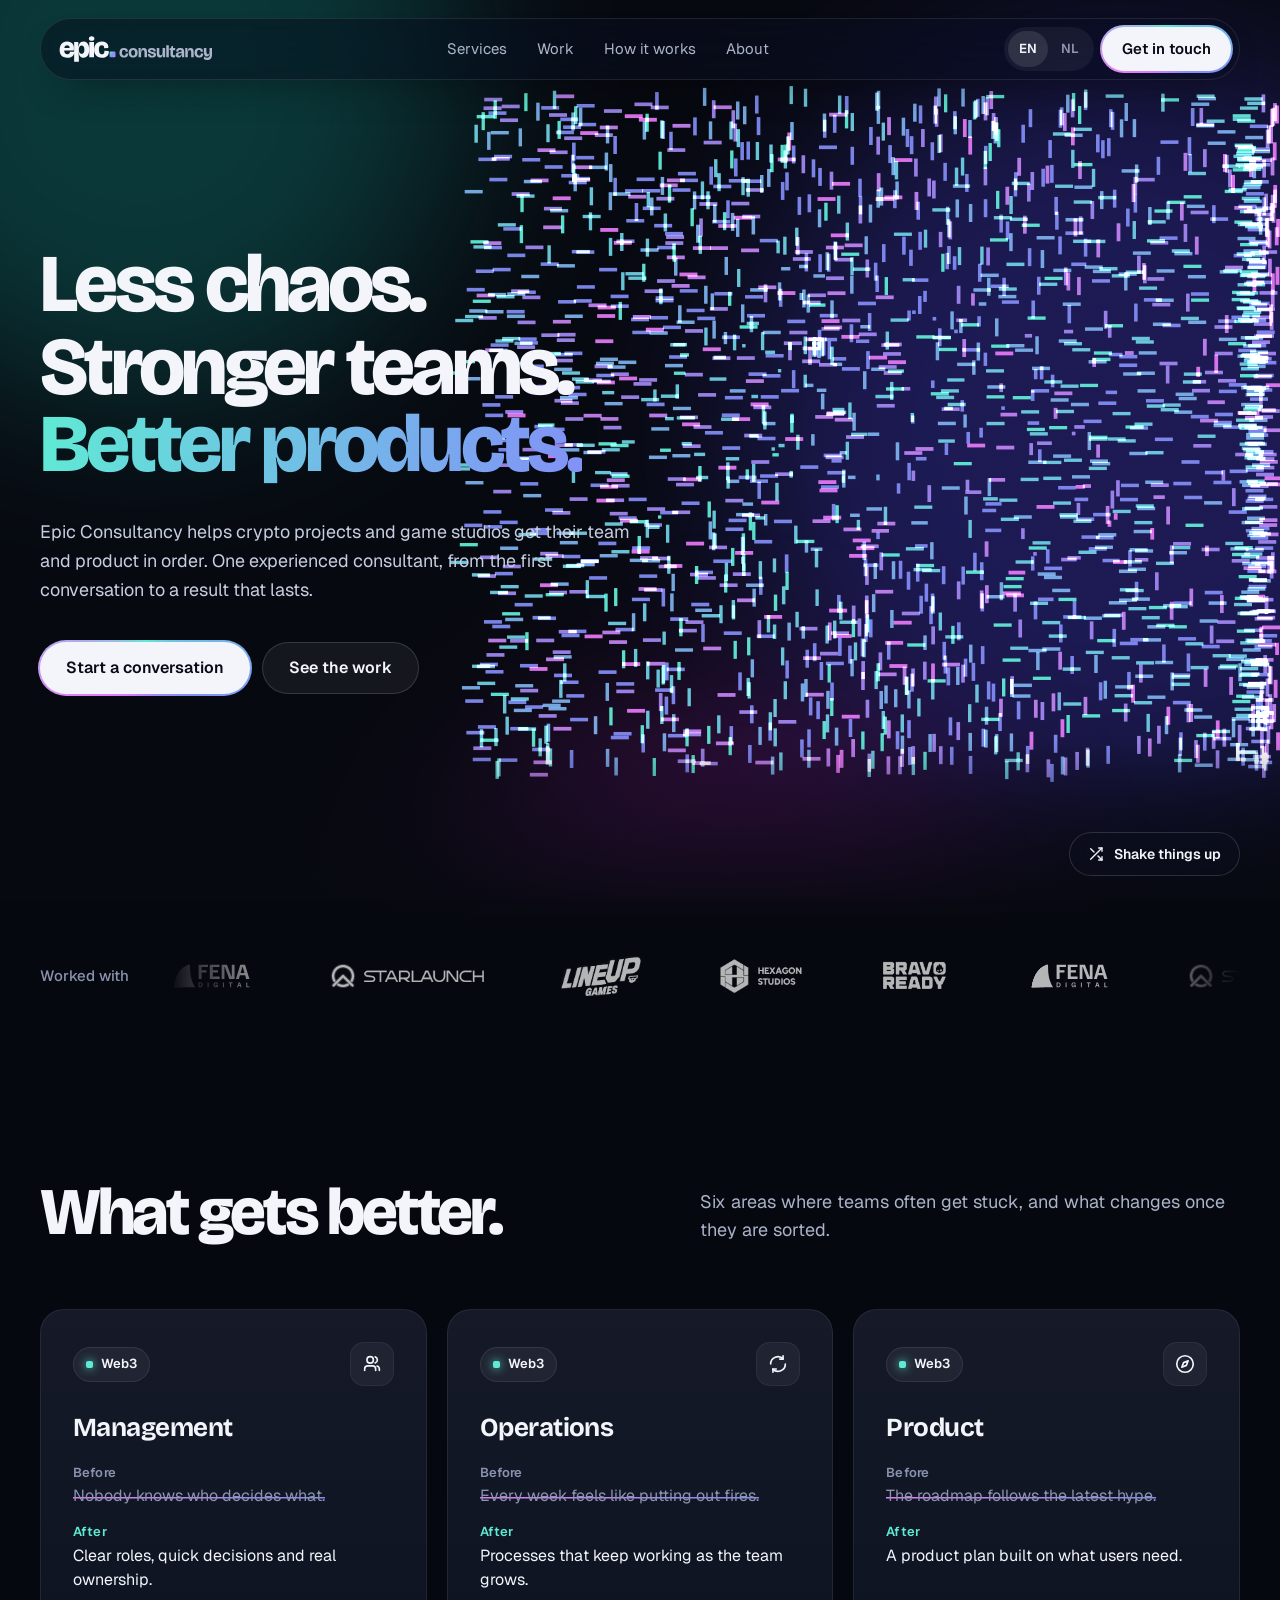
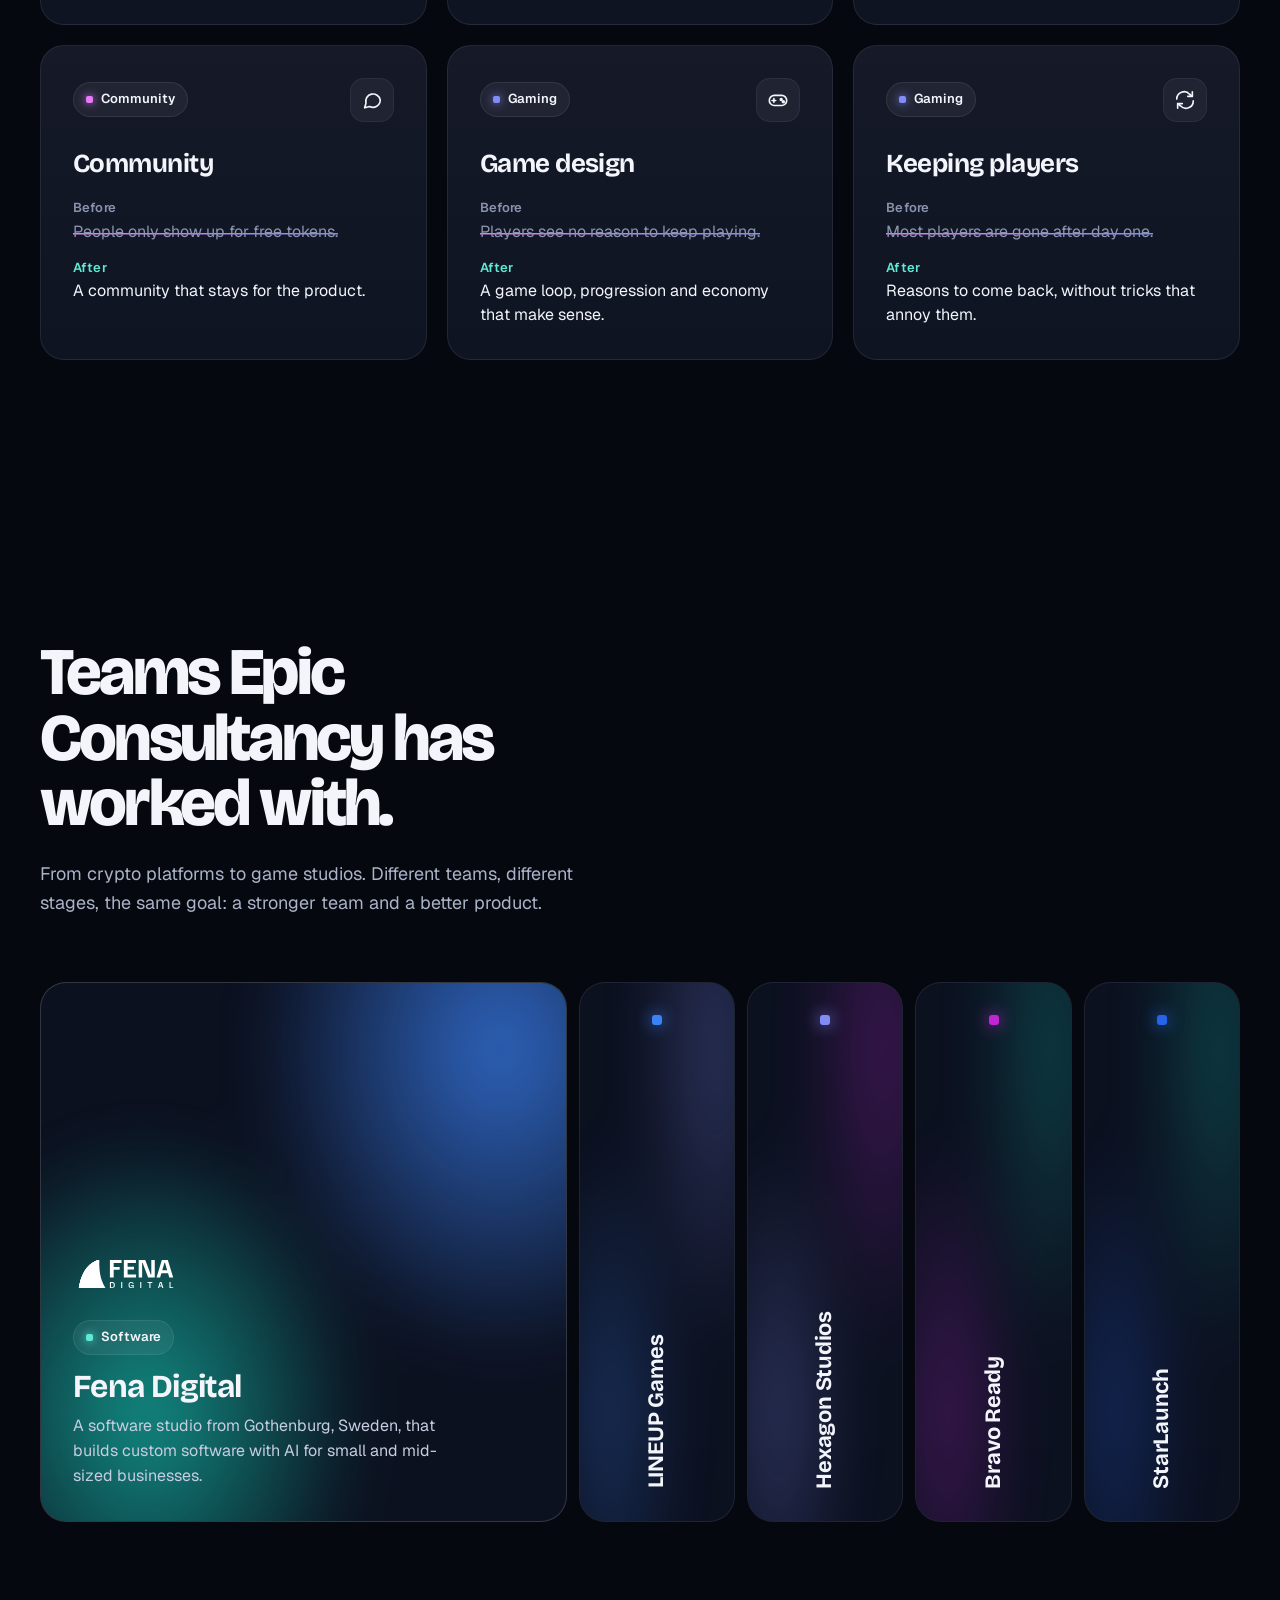
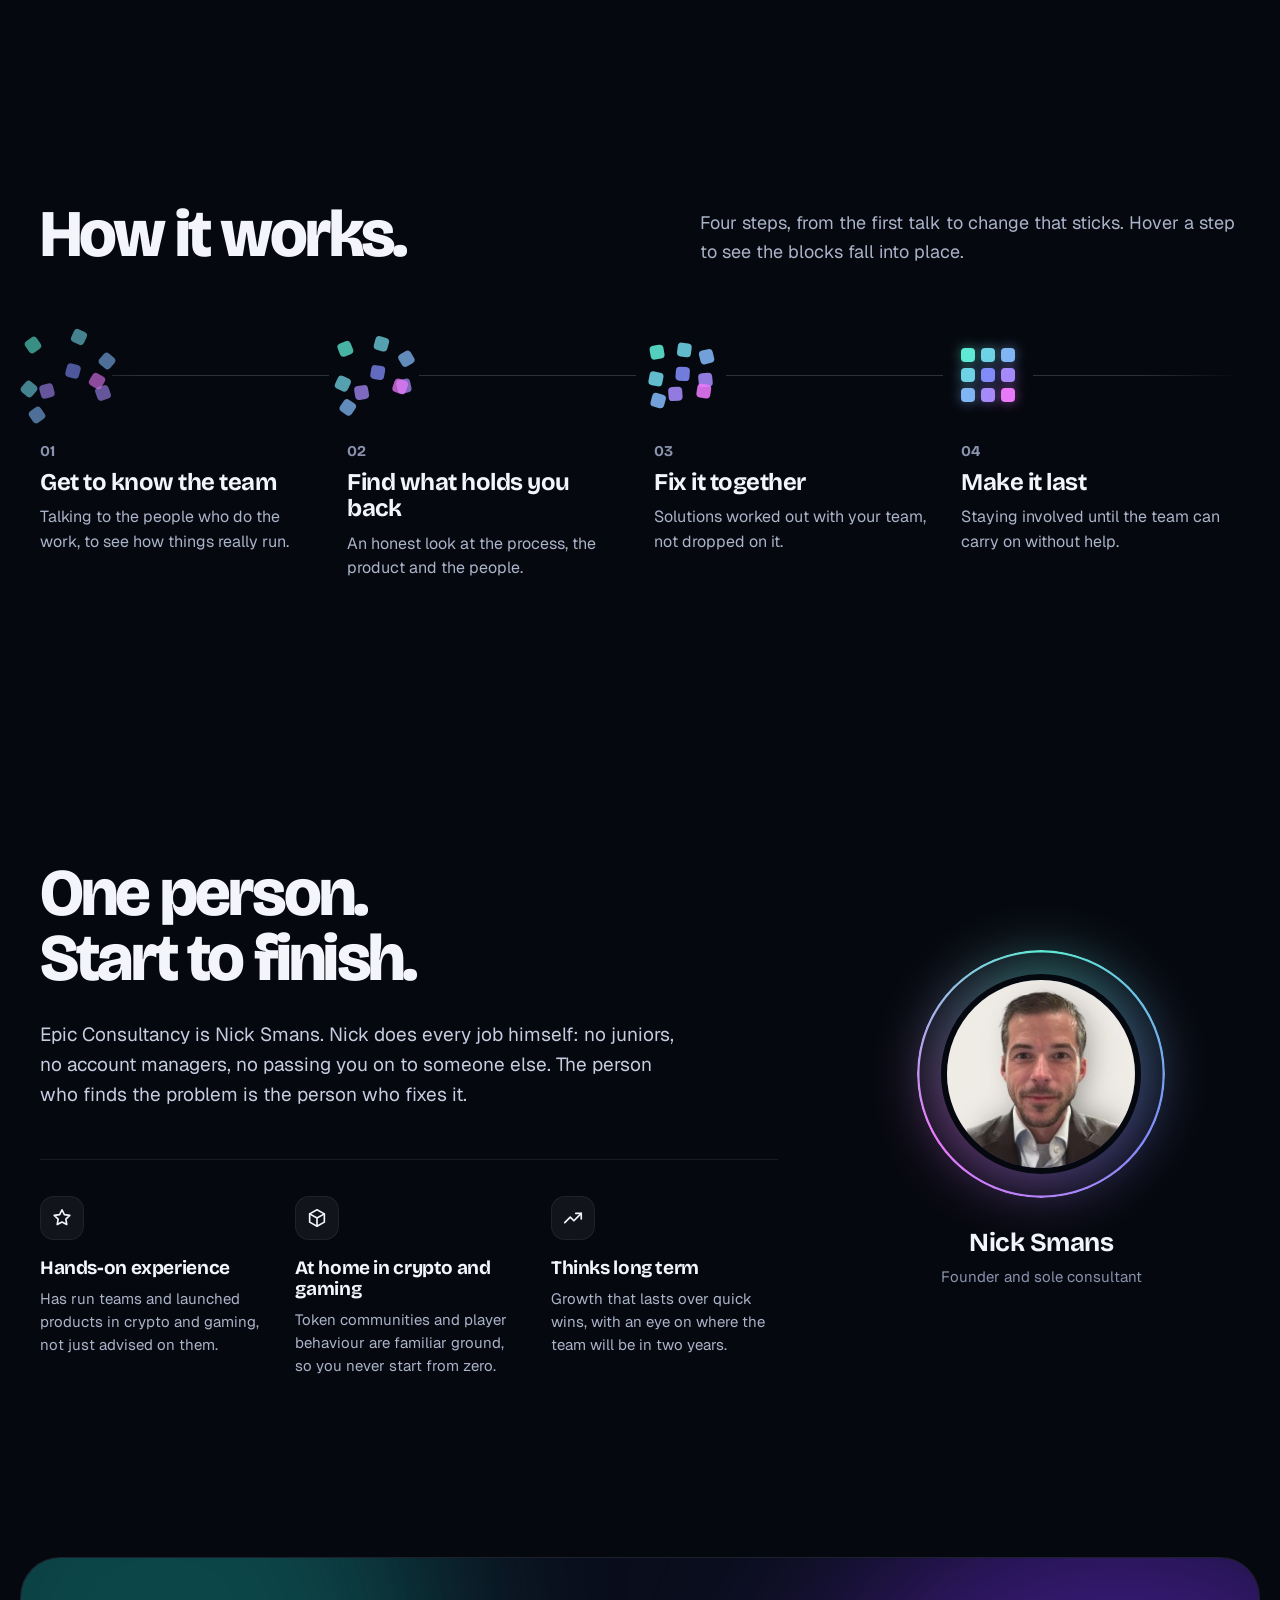
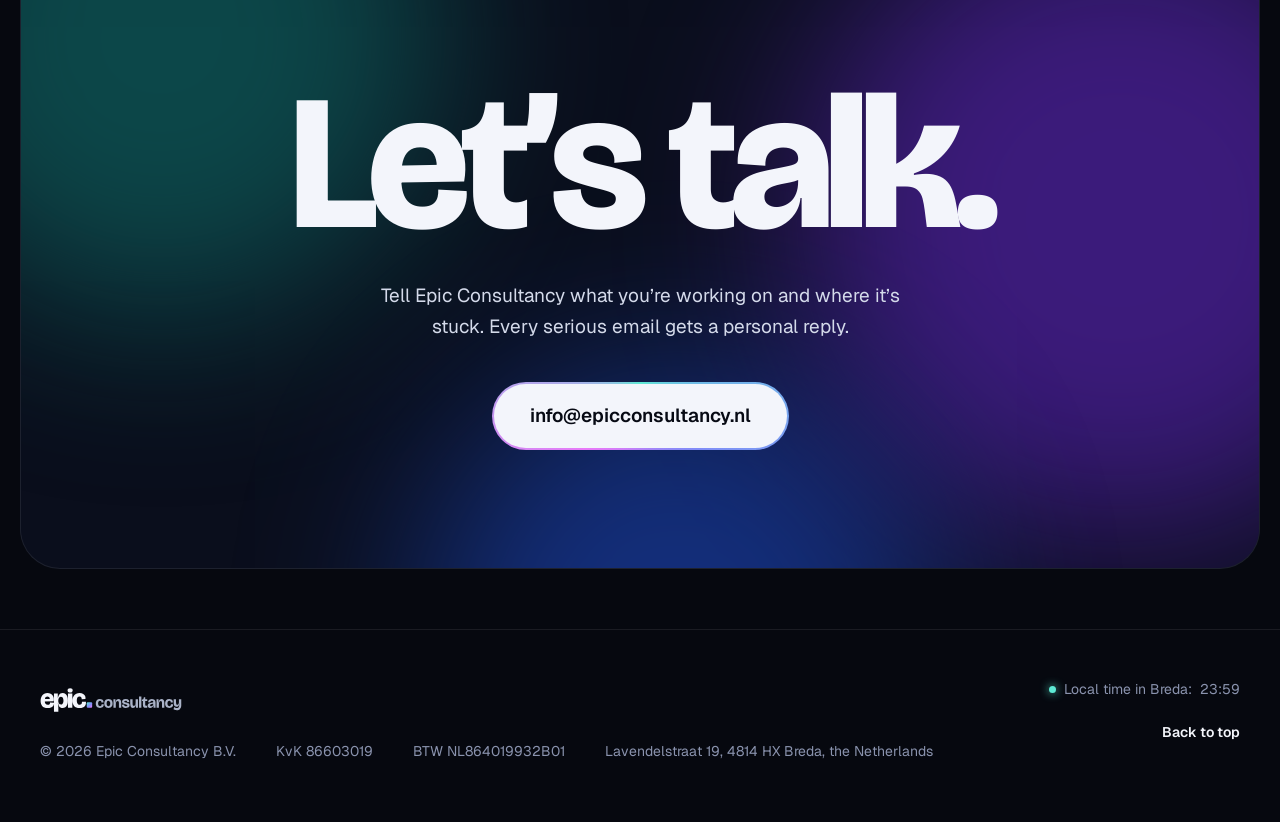
==== commit ff48b2c1: "Share image: render og.png from the Showpiece hero, plus a Dutch og-nl.png Both images are rendered " ====
--- a/index.html
+++ b/index.html
@@ -15,10 +15,10 @@
 <meta property="og:url" content="https://epicconsultancy.nl/">
 <meta property="og:locale" content="en_US">
 <meta property="og:locale:alternate" content="nl_NL">
-<meta property="og:image" content="https://epicconsultancy.nl/assets/og.png">
+<meta property="og:image" content="https://epicconsultancy.nl/assets/og.png?v=e8c9bf89">
 <meta property="og:image:width" content="1200">
 <meta property="og:image:height" content="630">
-<meta property="og:image:alt" content="Epic Consultancy: Get your team and product on track.">
+<meta property="og:image:alt" content="Epic Consultancy: Less chaos. Stronger teams. Better products.">
 <meta name="twitter:card" content="summary_large_image">
 <link rel="icon" type="image/svg+xml" href="favicon.svg">
 <link rel="apple-touch-icon" href="apple-touch-icon.png">
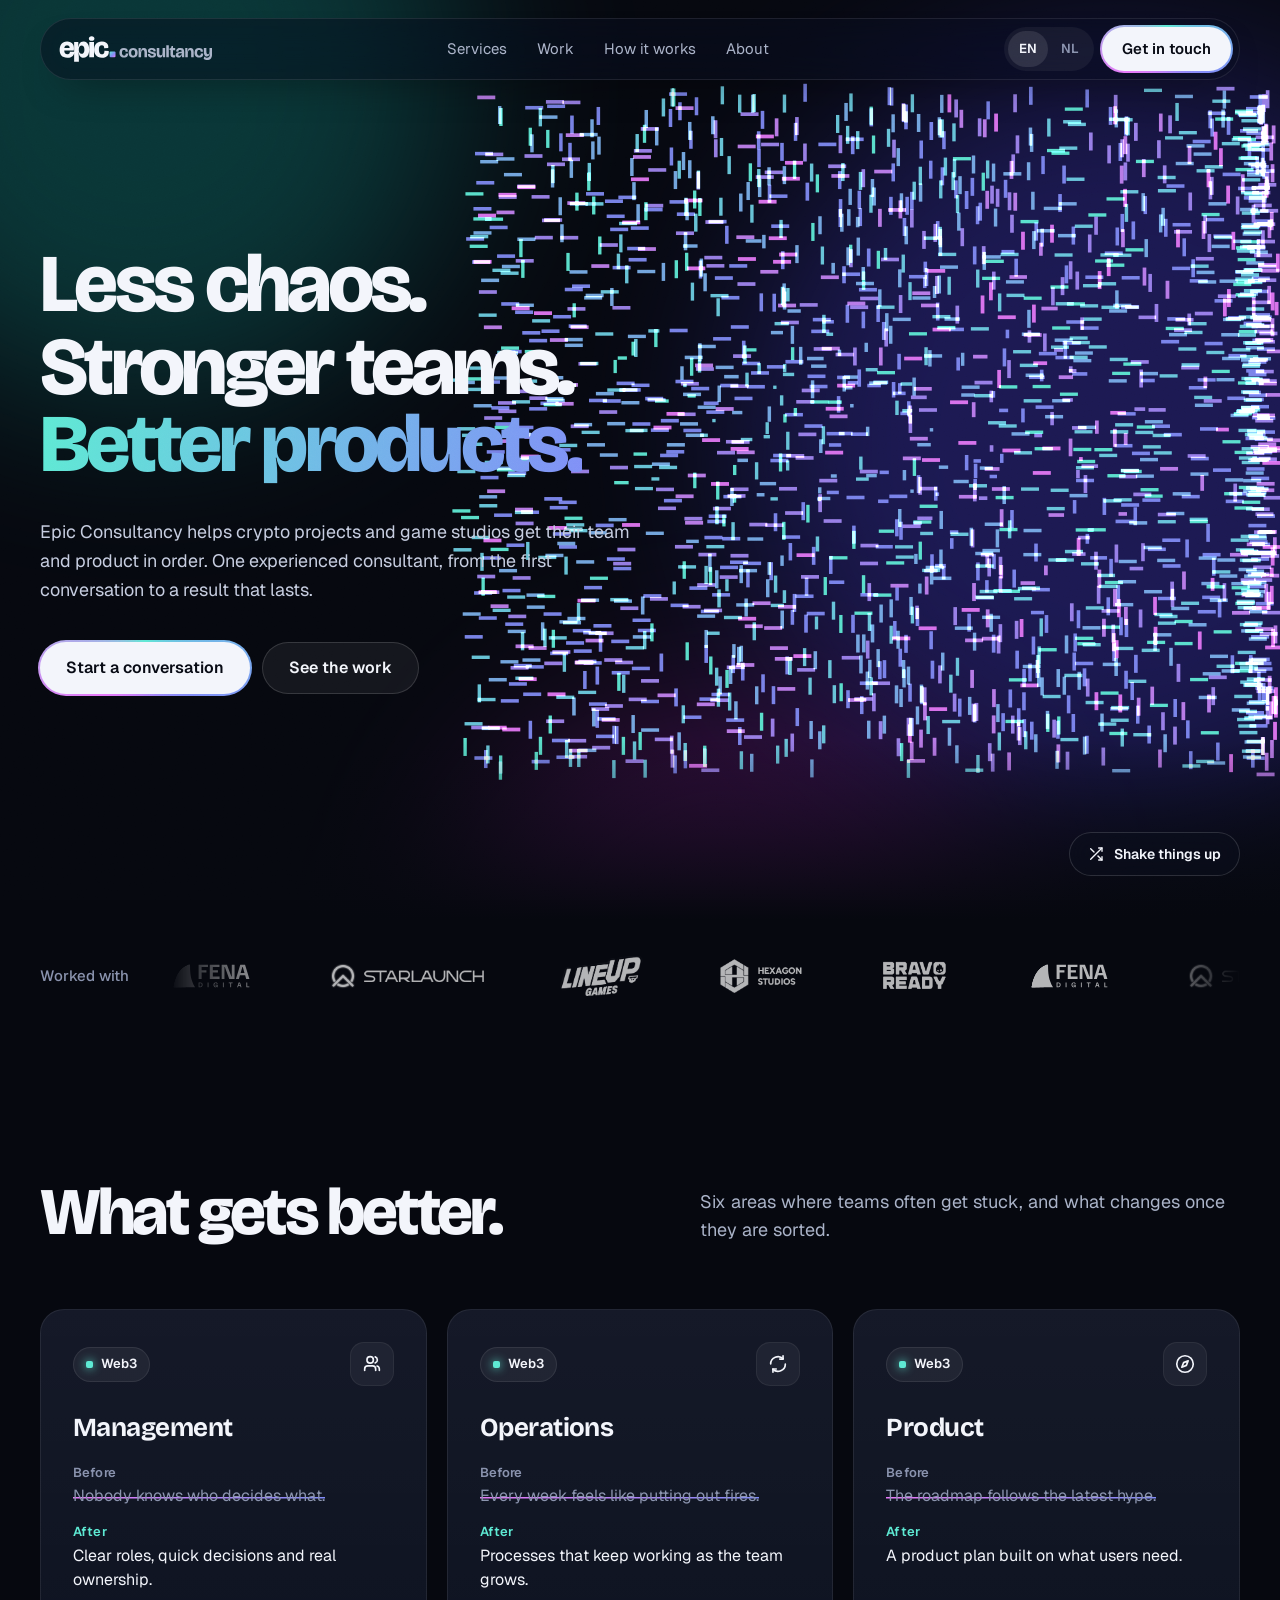
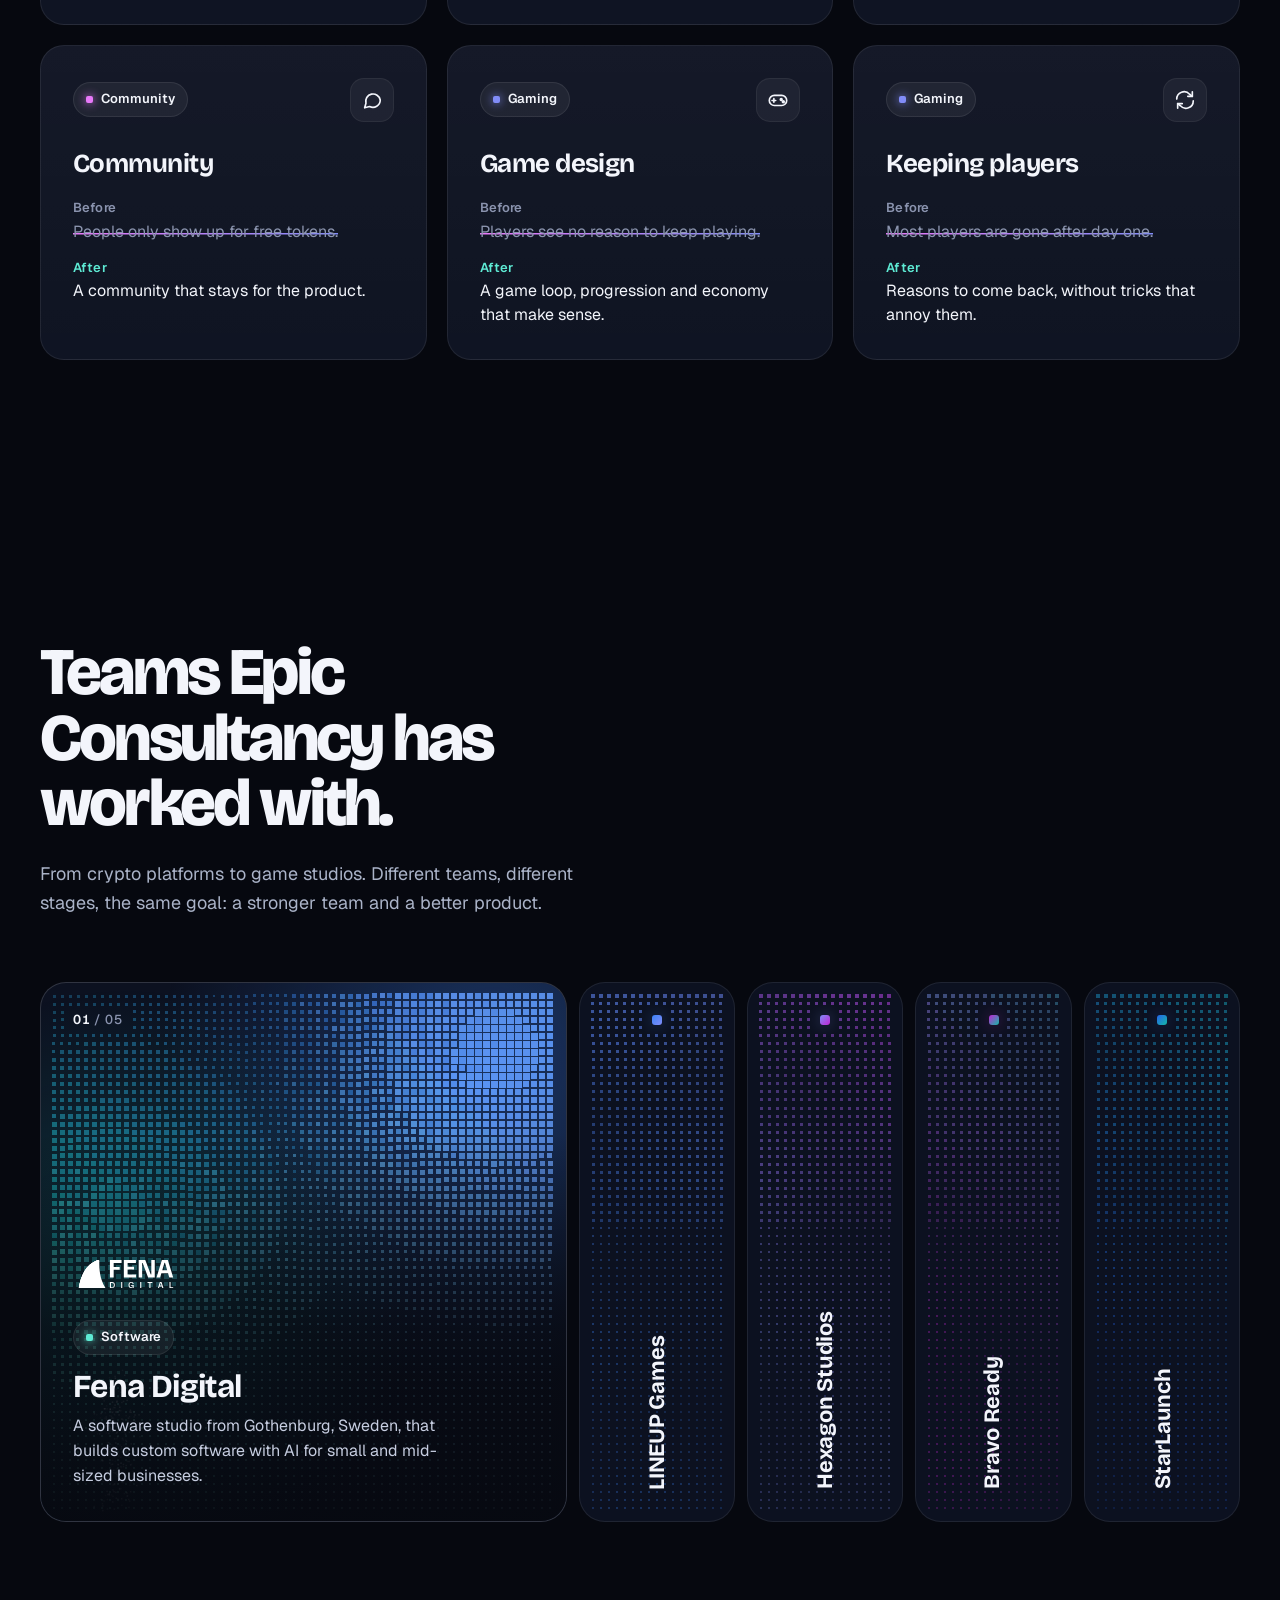
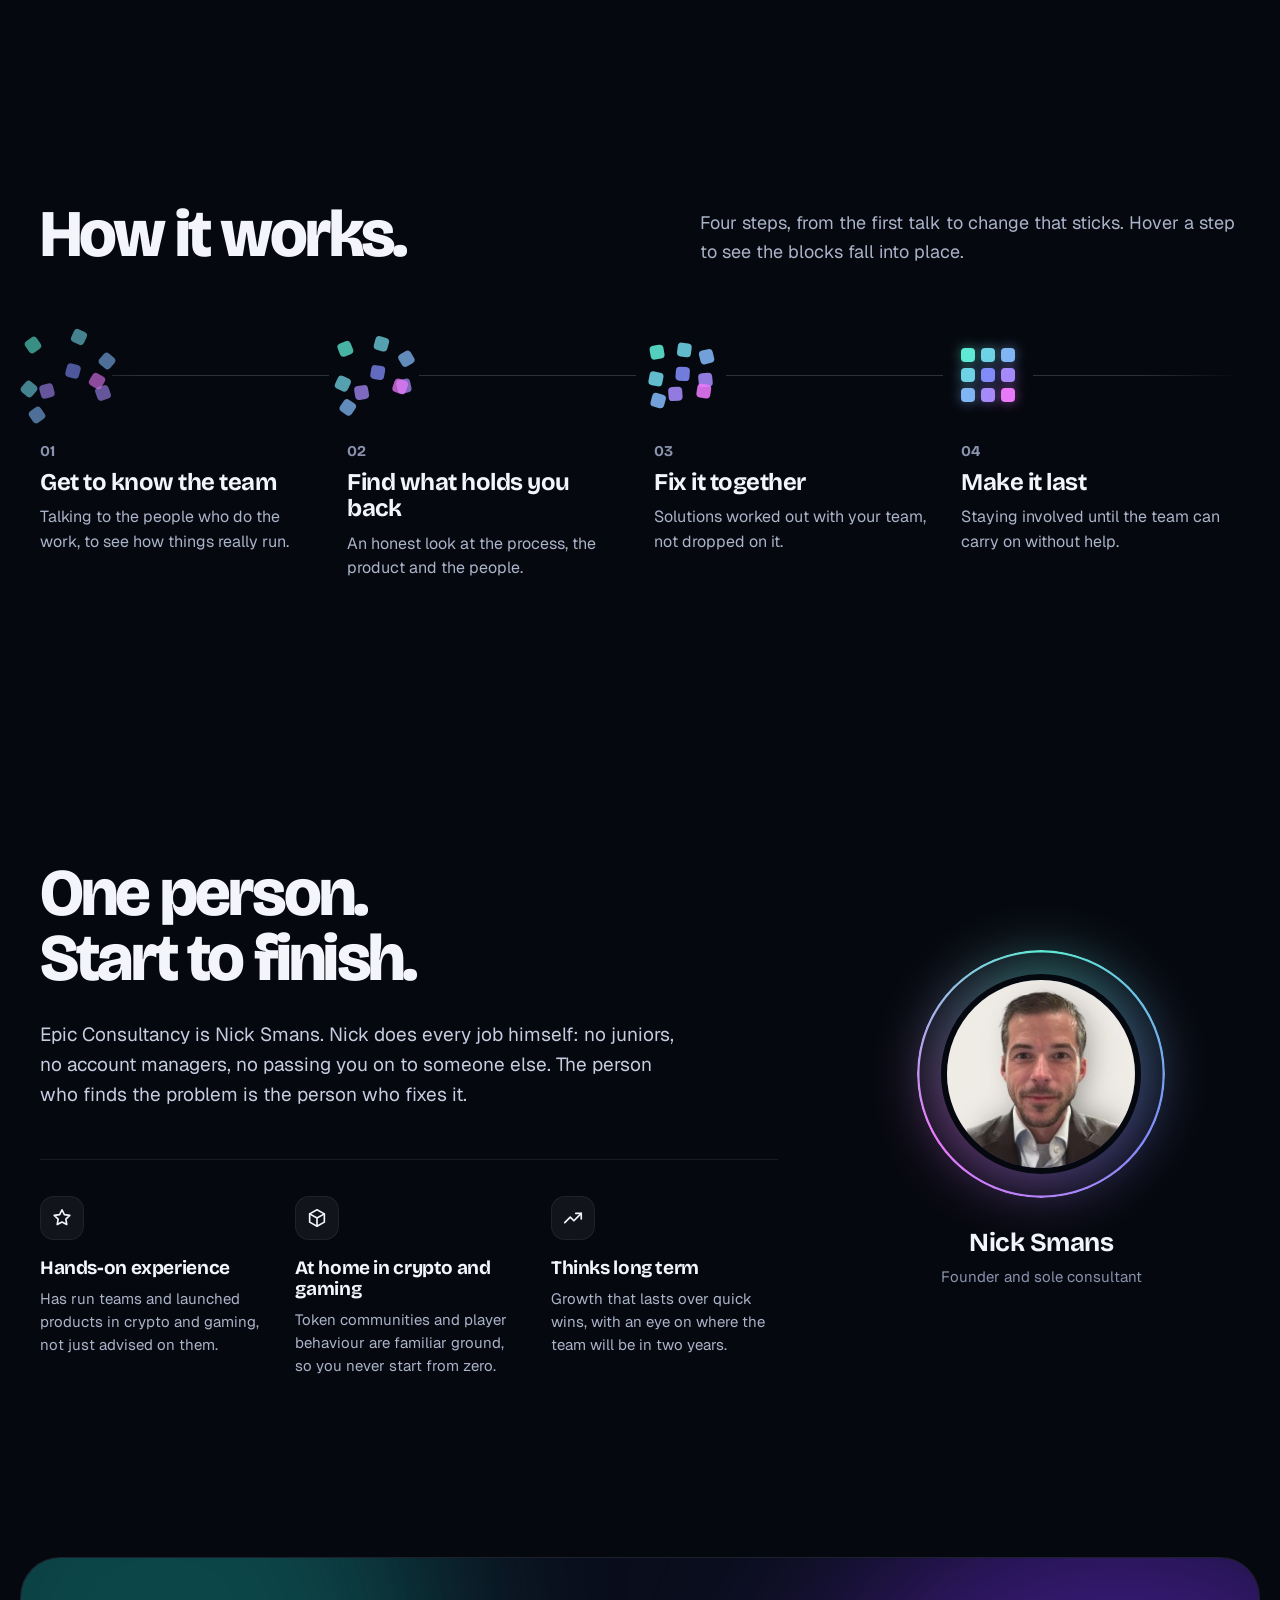
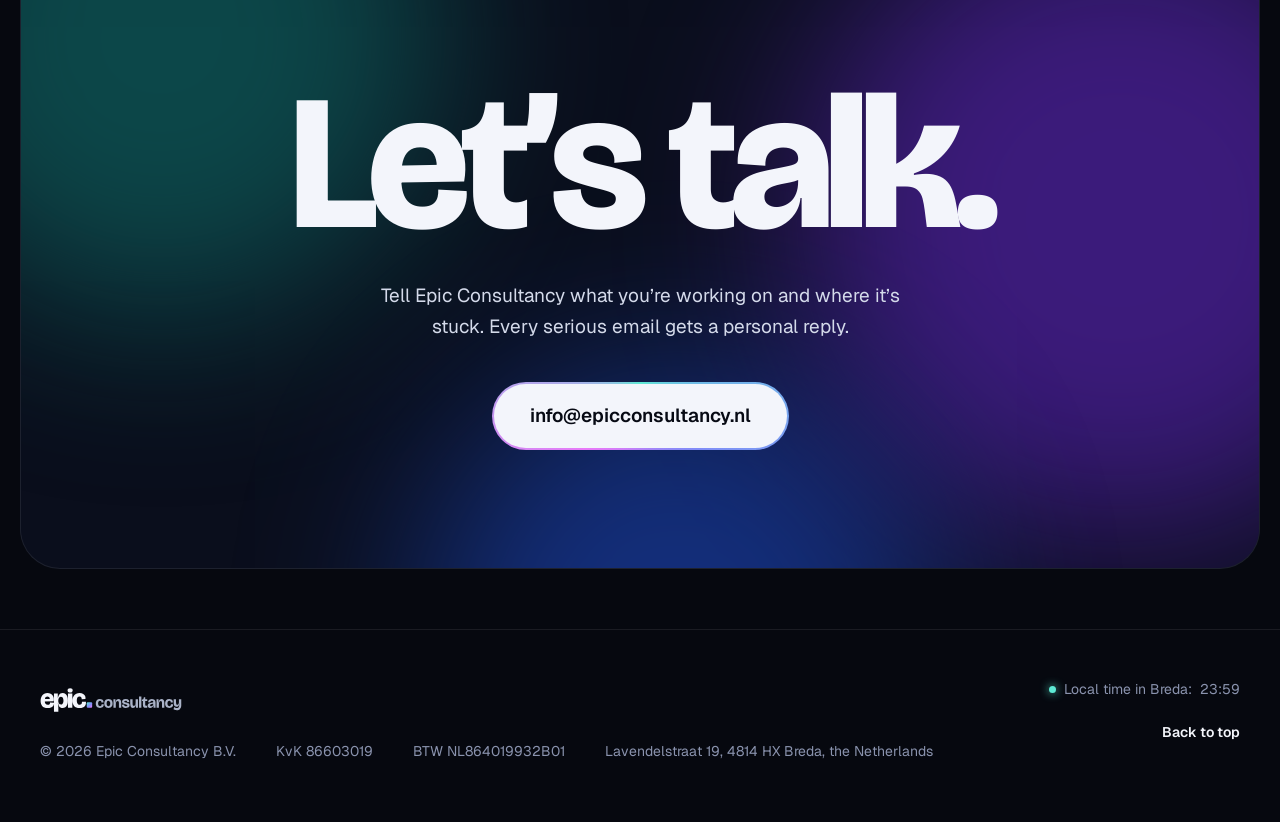
==== commit cd942870: "Work panels: replace the expanding slabs with the "Pixels" mosaic Each client panel becomes a canvas" ====
--- a/index.html
+++ b/index.html
@@ -25,7 +25,7 @@
 <link rel="preconnect" href="https://fonts.googleapis.com">
 <link rel="preconnect" href="https://fonts.gstatic.com" crossorigin>
 <link href="https://fonts.googleapis.com/css2?family=Bricolage+Grotesque:opsz,wdth,wght@12..96,75..100,200..800&amp;family=Geist:wght@300..700&amp;display=swap" rel="stylesheet">
-<link rel="stylesheet" href="site.css?v=b2896778">
+<link rel="stylesheet" href="site.css?v=73b6f3c8">
 <style>body { margin: 0; background: #06080F; }</style>
 </head>
 <body>
@@ -199,61 +199,71 @@
           <h2 class="sp-h2" id="sp-work-title">Teams Epic Consultancy has worked with.</h2>
           <p class="sp-intro">From crypto platforms to game studios. Different teams, different stages, the same goal: a stronger team and a better product.</p>
         </div>
-        <div class="sp-panels sp-rv">
-          <article class="sp-panel sp-open" tabindex="0" style="--p1:#14B8A6;--p2:#3B82F6">
-            <div class="sp-pbg" aria-hidden="true"></div>
-            <span class="sp-dot" aria-hidden="true"></span>
-            <span class="sp-vert" aria-hidden="true">Fena Digital</span>
-            <div class="sp-body">
-              <img src="assets/logos/fena.svg" alt="" style="height:40px;width:106px">
+        <div class="wb-panels sp-rv">
+          <article class="wb-panel is-open" tabindex="0" style="--p1:#14B8A6;--p2:#3B82F6">
+            <canvas class="wb-cv" aria-hidden="true"></canvas>
+            <span class="wb-scrim" aria-hidden="true"></span>
+            <span class="wb-dot" aria-hidden="true"></span>
+            <span class="wb-num" aria-hidden="true">01<span class="wb-of"> / 05</span></span>
+            <span class="wb-vert" aria-hidden="true">Fena Digital</span>
+            <div class="wb-body">
+              <span class="wb-logo"><img src="assets/logos/fena.svg" alt="" style="height:40px;width:106px"><canvas class="wb-lcv" aria-hidden="true"></canvas></span>
               <span class="sp-tag" style="--tc:#5EEAD4">Software</span>
               <h3 class="sp-h3">Fena Digital</h3>
-              <p class="sp-desc">A software studio from Gothenburg, Sweden, that builds custom software with AI for small and mid-sized businesses.</p>
-            </div>
-          </article>
-          <article class="sp-panel" tabindex="0" style="--p1:#3B82F6;--p2:#818CF8">
-            <div class="sp-pbg" aria-hidden="true"></div>
-            <span class="sp-dot" aria-hidden="true"></span>
-            <span class="sp-vert" aria-hidden="true">LINEUP Games</span>
-            <div class="sp-body">
-              <img src="assets/logos/lineup.png" alt="" style="height:48px;width:100px">
+              <p class="wb-desc">A software studio from Gothenburg, Sweden, that builds custom software with AI for small and mid-sized businesses.</p>
+            </div>
+          </article>
+          <article class="wb-panel" tabindex="0" style="--p1:#3B82F6;--p2:#818CF8">
+            <canvas class="wb-cv" aria-hidden="true"></canvas>
+            <span class="wb-scrim" aria-hidden="true"></span>
+            <span class="wb-dot" aria-hidden="true"></span>
+            <span class="wb-num" aria-hidden="true">02<span class="wb-of"> / 05</span></span>
+            <span class="wb-vert" aria-hidden="true">LINEUP Games</span>
+            <div class="wb-body">
+              <span class="wb-logo"><img src="assets/logos/lineup.png" alt="" style="height:48px;width:100px"><canvas class="wb-lcv" aria-hidden="true"></canvas></span>
               <span class="sp-tag" style="--tc:#818CF8">Gaming</span>
               <h3 class="sp-h3">LINEUP Games</h3>
-              <p class="sp-sub">Formerly UNKJD Studios</p>
-              <p class="sp-desc">A Web3 studio that makes mobile soccer games, founded by people with years of experience in mobile gaming and crypto.</p>
-            </div>
-          </article>
-          <article class="sp-panel" tabindex="0" style="--p1:#818CF8;--p2:#C026D3">
-            <div class="sp-pbg" aria-hidden="true"></div>
-            <span class="sp-dot" aria-hidden="true"></span>
-            <span class="sp-vert" aria-hidden="true">Hexagon Studios</span>
-            <div class="sp-body">
-              <img src="assets/logos/hexagon.png" alt="" style="height:36px;width:88px">
+              <p class="wb-sub">Formerly UNKJD Studios</p>
+              <p class="wb-desc">A Web3 studio that makes mobile soccer games, founded by people with years of experience in mobile gaming and crypto.</p>
+            </div>
+          </article>
+          <article class="wb-panel" tabindex="0" style="--p1:#818CF8;--p2:#C026D3">
+            <canvas class="wb-cv" aria-hidden="true"></canvas>
+            <span class="wb-scrim" aria-hidden="true"></span>
+            <span class="wb-dot" aria-hidden="true"></span>
+            <span class="wb-num" aria-hidden="true">03<span class="wb-of"> / 05</span></span>
+            <span class="wb-vert" aria-hidden="true">Hexagon Studios</span>
+            <div class="wb-body">
+              <span class="wb-logo"><img src="assets/logos/hexagon.png" alt="" style="height:36px;width:88px"><canvas class="wb-lcv" aria-hidden="true"></canvas></span>
               <span class="sp-tag" style="--tc:#818CF8">Gaming</span>
               <h3 class="sp-h3">Hexagon Studios</h3>
-              <p class="sp-desc">The studio behind Honeyland, a mobile game on the Solana blockchain where players can earn. Later bought by Bravo Ready.</p>
-            </div>
-          </article>
-          <article class="sp-panel" tabindex="0" style="--p1:#C026D3;--p2:#14B8A6">
-            <div class="sp-pbg" aria-hidden="true"></div>
-            <span class="sp-dot" aria-hidden="true"></span>
-            <span class="sp-vert" aria-hidden="true">Bravo Ready</span>
-            <div class="sp-body">
-              <img src="assets/logos/bravoready.png" alt="" style="height:44px;width:85px">
+              <p class="wb-desc">The studio behind Honeyland, a mobile game on the Solana blockchain where players can earn. Later bought by Bravo Ready.</p>
+            </div>
+          </article>
+          <article class="wb-panel" tabindex="0" style="--p1:#C026D3;--p2:#14B8A6">
+            <canvas class="wb-cv" aria-hidden="true"></canvas>
+            <span class="wb-scrim" aria-hidden="true"></span>
+            <span class="wb-dot" aria-hidden="true"></span>
+            <span class="wb-num" aria-hidden="true">04<span class="wb-of"> / 05</span></span>
+            <span class="wb-vert" aria-hidden="true">Bravo Ready</span>
+            <div class="wb-body">
+              <span class="wb-logo"><img src="assets/logos/bravoready.png" alt="" style="height:44px;width:85px"><canvas class="wb-lcv" aria-hidden="true"></canvas></span>
               <span class="sp-tag" style="--tc:#818CF8">Gaming</span>
               <h3 class="sp-h3">Bravo Ready</h3>
-              <p class="sp-desc">A studio from Montreal that builds multiplayer games on the blockchain where you play for real money, best known for the shooter BR1: Infinite.</p>
-            </div>
-          </article>
-          <article class="sp-panel" tabindex="0" style="--p1:#2563EB;--p2:#14B8A6">
-            <div class="sp-pbg" aria-hidden="true"></div>
-            <span class="sp-dot" aria-hidden="true"></span>
-            <span class="sp-vert" aria-hidden="true">StarLaunch</span>
-            <div class="sp-body">
-              <img src="assets/logos/starlaunch.png" alt="" style="height:28px;width:166px">
+              <p class="wb-desc">A studio from Montreal that builds multiplayer games on the blockchain where you play for real money, best known for the shooter BR1: Infinite.</p>
+            </div>
+          </article>
+          <article class="wb-panel" tabindex="0" style="--p1:#2563EB;--p2:#14B8A6">
+            <canvas class="wb-cv" aria-hidden="true"></canvas>
+            <span class="wb-scrim" aria-hidden="true"></span>
+            <span class="wb-dot" aria-hidden="true"></span>
+            <span class="wb-num" aria-hidden="true">05<span class="wb-of"> / 05</span></span>
+            <span class="wb-vert" aria-hidden="true">StarLaunch</span>
+            <div class="wb-body">
+              <span class="wb-logo"><img src="assets/logos/starlaunch.png" alt="" style="height:28px;width:166px"><canvas class="wb-lcv" aria-hidden="true"></canvas></span>
               <span class="sp-tag" style="--tc:#5EEAD4">Web3</span>
               <h3 class="sp-h3">StarLaunch</h3>
-              <p class="sp-desc">A platform on Solana that selects, funds and launches new crypto projects. Known for insuring its participants and for making fundraising feel like a game.</p>
+              <p class="wb-desc">A platform on Solana that selects, funds and launches new crypto projects. Known for insuring its participants and for making fundraising feel like a game.</p>
             </div>
           </article>
         </div>
@@ -359,6 +369,6 @@
     </div>
   </footer>
 </div>
-<script src="site.js?v=b2896778"></script>
+<script src="site.js?v=73b6f3c8"></script>
 </body>
 </html>
--- a/site.css
+++ b/site.css
@@ -204,37 +204,135 @@
 .sp-after { color: var(--ink); }
 .sp-after .sp-bl { color: var(--teal); }
 
-/* ---------- Work: expanding panels ---------- */
-.sp-panels { display: flex; gap: 12px; height: 540px; }
-.sp-panel {
+/* === WORK: concept b === */
+/* Pixels. Each client panel is a living mosaic of small squares in that client's own
+   two colours, drawn on one canvas per panel by the work script before </body>.
+   Opening a panel cascades the squares out from the point of entry into its gradient
+   surface; the vertical name dissolves into squares and the logo resolves from a
+   coarse mosaic to crisp. Without the script, the panels still open on hover/focus. */
+.wb-panels { --wb-ch: 88px; display: flex; gap: 12px; height: 540px; }
+@media (min-width: 1800px) { .wb-panels { height: 600px; } }
+.wb-panel {
   position: relative; isolation: isolate; overflow: hidden;
   flex: 1 1 0; min-width: 0; border-radius: 26px;
   background: var(--panel); border: 1px solid var(--line);
-  transition: flex-grow 0.8s var(--ease), border-color 0.4s ease;
-}
-.sp-panel.sp-open, .sp-panels .sp-panel:hover, .sp-panels .sp-panel:focus-within { flex-grow: 3.4; border-color: rgba(255, 255, 255, 0.16); }
-.sp-panels:hover .sp-panel.sp-open:not(:hover) { flex-grow: 1; border-color: var(--line); }
-.sp-pbg {
-  position: absolute; inset: -25%; z-index: -1; pointer-events: none;
-  background: radial-gradient(40% 50% at 30% 70%, var(--p1), transparent 70%), radial-gradient(45% 55% at 75% 25%, var(--p2), transparent 70%);
-  filter: blur(30px); opacity: 0.3;
-  animation: sp-pan 16s ease-in-out infinite alternate;
-  transition: opacity 0.7s ease;
-}
-.sp-open .sp-pbg, .sp-panel:hover .sp-pbg, .sp-panel:focus-within .sp-pbg { opacity: 0.75; }
-.sp-panels:hover .sp-open:not(:hover) .sp-pbg { opacity: 0.3; }
-.sp-dot { position: absolute; left: 50%; top: 32px; width: 10px; height: 10px; margin-left: -5px; border-radius: 3px; background: var(--p1); box-shadow: 0 0 16px var(--p1); transition: opacity 0.4s ease; }
-.sp-vert { position: absolute; left: 50%; bottom: 32px; transform: translateX(-50%) rotate(180deg); writing-mode: vertical-rl; font-weight: 700; font-size: 22px; letter-spacing: -0.01em; white-space: nowrap; transition: opacity 0.4s ease; }
-.sp-body { position: absolute; left: 32px; bottom: 32px; width: 400px; max-width: calc(100% - 64px); opacity: 0; transform: translateY(18px); transition: opacity 0.4s ease, transform 0.6s var(--ease); }
-.sp-body img { display: block; margin-bottom: 26px; filter: brightness(0) invert(1); }
-.sp-body .sp-h3 { margin: 14px 0 4px; font-size: 32px; }
-.sp-sub { margin: 0 0 10px; font-size: 14px; color: var(--dim); }
-.sp-body p.sp-desc { margin: 10px 0 0; font-size: 16px; line-height: 1.55; color: #C6CDE0; }
-.sp-open .sp-body, .sp-panel:hover .sp-body, .sp-panel:focus-within .sp-body { opacity: 1; transform: none; transition-delay: 0.18s; }
-.sp-open .sp-vert, .sp-panel:hover .sp-vert, .sp-panel:focus-within .sp-vert,
-.sp-open .sp-dot, .sp-panel:hover .sp-dot, .sp-panel:focus-within .sp-dot { opacity: 0; }
-.sp-panels:hover .sp-open:not(:hover) .sp-body { opacity: 0; transform: translateY(18px); transition-delay: 0s; }
-.sp-panels:hover .sp-open:not(:hover) .sp-vert, .sp-panels:hover .sp-open:not(:hover) .sp-dot { opacity: 1; }
+  transition: flex-grow 0.8s var(--ease), height 0.8s var(--ease), border-color 0.5s ease, box-shadow 0.35s ease;
+  -webkit-tap-highlight-color: transparent;
+}
+.wb-panel.is-open, .wb-panel.wb-hold { flex-grow: 3.4; }
+.wb-panel.is-open { border-color: rgba(255, 255, 255, 0.15); }
+/* Keyboard focus: a hairline in the brand's own gradient inside, a clear teal ring outside. */
+.wb-panel:focus-visible { outline: none; box-shadow: 0 0 0 3px var(--bg), 0 0 0 5px rgba(94, 234, 212, 0.9), 0 0 36px -2px rgba(94, 234, 212, 0.35); }
+.wb-panel::after {
+  content: ""; position: absolute; inset: 0; z-index: 4; border-radius: inherit; padding: 1.5px; pointer-events: none;
+  background: linear-gradient(135deg, #5EEAD4, #818CF8 55%, #E879F9);
+  -webkit-mask: linear-gradient(#000 0 0) content-box, linear-gradient(#000 0 0); -webkit-mask-composite: xor;
+  mask: linear-gradient(#000 0 0) content-box exclude, linear-gradient(#000 0 0);
+  opacity: 0; transition: opacity 0.3s ease;
+}
+.wb-panel:focus-visible::after { opacity: 1; }
+
+.wb-cv { position: absolute; left: 0; top: 0; z-index: 0; display: block; pointer-events: none; }
+.wb-scrim {
+  position: absolute; inset: 0; z-index: 1; pointer-events: none; opacity: 0;
+  background: linear-gradient(to top, rgba(6, 8, 15, 0.9) 0%, rgba(6, 8, 15, 0.66) 36%, rgba(6, 8, 15, 0) 72%);
+  transition: opacity 0.45s ease;
+}
+.wb-panel.is-open .wb-scrim { opacity: 1; transition: opacity 0.9s ease 0.1s; }
+
+.wb-dot {
+  position: absolute; z-index: 2; left: var(--wb-cx, 50%); top: 32px;
+  width: 10px; height: 10px; margin-left: -5px; border-radius: 3px;
+  background: linear-gradient(135deg, var(--p1), var(--p2)); box-shadow: 0 0 16px -2px var(--p1);
+  transition: opacity 0.45s ease 0.4s, transform 0.6s var(--ease) 0.4s;
+}
+.wb-panel.is-open .wb-dot { opacity: 0; transform: scale(0.3); transition: opacity 0.2s ease, transform 0.3s ease; }
+.wb-num {
+  position: absolute; z-index: 2; left: 32px; top: 27px;
+  font-size: 13px; font-weight: 600; line-height: 20px; letter-spacing: 0.06em; font-variant-numeric: tabular-nums;
+  color: var(--ink); white-space: nowrap; opacity: 0; transform: translateY(8px);
+  transition: opacity 0.2s ease, transform 0.3s ease;
+}
+.wb-of { color: var(--dim); font-weight: 500; }
+.wb-panel.is-open .wb-num { opacity: 1; transform: none; transition: opacity 0.6s ease 0.3s, transform 0.9s var(--ease) 0.3s; }
+.wb-vert {
+  position: absolute; z-index: 2; left: var(--wb-cx, 50%); bottom: 32px;
+  transform: translateX(-50%) rotate(180deg); writing-mode: vertical-rl;
+  font-family: 'Bricolage Grotesque', system-ui, sans-serif; font-weight: 700; font-size: 22px; line-height: 1;
+  letter-spacing: -0.01em; white-space: nowrap; color: var(--ink);
+  transition: opacity 0.4s ease;
+}
+.wb-panel.is-open .wb-vert, .wb-txt .wb-vert { opacity: 0; }
+
+.wb-body { position: absolute; z-index: 2; left: 32px; bottom: 32px; width: var(--wb-bw, 400px); max-width: calc(100% - 64px); }
+.wb-live .wb-body { max-width: none; }
+.wb-body > * { opacity: 0; transform: translateY(14px); filter: blur(5px); transition: opacity 0.2s ease, transform 0.3s ease, filter 0.2s ease; }
+.wb-panel.is-open .wb-body > * { opacity: 1; transform: none; filter: none; transition: opacity 0.6s ease var(--wd, 0s), transform 0.9s var(--ease) var(--wd, 0s), filter 0.6s ease var(--wd, 0s); }
+.wb-body > .sp-tag { --wd: 0.36s; }
+.wb-body > .sp-h3 { --wd: 0.42s; margin: 14px 0 4px; font-size: 32px; }
+.wb-body > .wb-sub { --wd: 0.48s; }
+.wb-body > .wb-desc { --wd: 0.52s; }
+.wb-sub { margin: 0 0 10px; font-size: 14px; color: var(--dim); }
+.wb-desc { margin: 10px 0 0; font-size: 16px; line-height: 1.55; color: #C6CDE0; }
+.wb-logo { position: relative; display: block; width: max-content; margin-bottom: 26px; }
+.wb-logo img { display: block; filter: brightness(0) invert(1); }
+.wb-lcv { position: absolute; left: -10px; top: -10px; display: block; pointer-events: none; }
+.wb-live .wb-body > .wb-logo { opacity: 1; transform: none; filter: none; }
+.wb-live .wb-logo img { opacity: 0; transition: opacity 0.16s ease; }
+.wb-live .wb-logo.is-crisp img { opacity: 1; transition: opacity 0.22s ease; }
+
+/* Without the script: a calm gradient and the original hover/focus behaviour. */
+.wb-panels:not(.wb-live) .wb-cv, .wb-panels:not(.wb-live) .wb-lcv { display: none; }
+.wb-panels:not(.wb-live) .wb-panel { background: radial-gradient(60% 60% at 80% 20%, color-mix(in srgb, var(--p2) 30%, transparent), transparent 70%), radial-gradient(60% 60% at 20% 70%, color-mix(in srgb, var(--p1) 26%, transparent), transparent 70%), var(--panel); }
+.wb-panels:not(.wb-live):hover .wb-panel.is-open:not(:hover):not(:focus-within) { flex-grow: 1; }
+.wb-panels:not(.wb-live) .wb-panel:hover, .wb-panels:not(.wb-live) .wb-panel:focus-within { flex-grow: 3.4; }
+.wb-panels:not(.wb-live) .wb-panel:is(:hover, :focus-within) .wb-body > * { opacity: 1; transform: none; filter: none; }
+.wb-panels:not(.wb-live) .wb-panel:is(:hover, :focus-within) :is(.wb-vert, .wb-dot) { opacity: 0; }
+.wb-panels:not(.wb-live):hover .wb-panel.is-open:not(:hover):not(:focus-within) .wb-body > * { opacity: 0; }
+.wb-panels:not(.wb-live):hover .wb-panel.is-open:not(:hover):not(:focus-within) :is(.wb-vert, .wb-dot) { opacity: 1; }
+
+/* Tablet and phone: the panels stack and unfold in height, on tap or as they reach the middle of the screen. */
+@media (max-width: 900px) {
+  .wb-panels { flex-direction: column; height: auto; gap: 10px; }
+  .wb-panel { flex: none; height: var(--wb-ch); border-radius: 22px; cursor: pointer; }
+  .wb-panel.is-open { height: var(--wb-oh, auto); }
+  .wb-scrim { background: linear-gradient(100deg, rgba(6, 8, 15, 0.86) 0%, rgba(6, 8, 15, 0.62) 46%, rgba(6, 8, 15, 0.1) 82%); }
+  .wb-dot { left: 28px; top: calc(var(--wb-ch) / 2 - 6px); }
+  .wb-vert { left: 50px; top: calc(var(--wb-ch) / 2 - 2px); bottom: auto; transform: translateY(-50%); writing-mode: horizontal-tb; font-size: 24px; }
+  .wb-num { left: auto; right: 26px; top: calc(var(--wb-ch) / 2 - 11px); opacity: 1; transform: none; }
+  .wb-panel .wb-num, .wb-panel.is-open .wb-num { transition: none; }
+  .wb-body { left: 28px; right: 28px; top: 28px; bottom: auto; width: auto; max-width: 540px; }
+  .wb-live .wb-body { max-width: 540px; }
+  .wb-panels:not(.wb-live) .wb-panel { height: auto; }
+  .wb-panels:not(.wb-live) .wb-body { position: relative; left: auto; right: auto; top: auto; padding: 28px; }
+  .wb-panels:not(.wb-live) .wb-body > * { opacity: 1; transform: none; filter: none; }
+  .wb-panels:not(.wb-live) :is(.wb-vert, .wb-dot, .wb-num) { display: none; }
+}
+@media (max-width: 560px) {
+  .wb-panels { --wb-ch: 76px; }
+  .wb-panel { border-radius: 20px; }
+  .wb-dot { left: 22px; }
+  .wb-vert { left: 42px; font-size: 21px; }
+  .wb-num { right: 20px; }
+  .wb-body { left: 22px; right: 22px; top: 24px; }
+  .wb-body > .sp-h3 { font-size: 28px; }
+}
+
+/* The page's scroll reveal, measured in scroll distance rather than as a share of the
+   box, so a row unfolding in height never pulls the panels back into their blur. */
+@supports (animation-timeline: view()) {
+  .sp-scrolly .wb-panels.sp-rv { animation-range: entry 0% entry 340px; }
+}
+
+/* Reduced motion (and the page's own motion-off tweak): a still mosaic and a plain opacity fade. */
+@media (prefers-reduced-motion: reduce) {
+  .sp .wb-body > *, .sp .wb-num, .sp .wb-scrim, .sp .wb-dot, .sp .wb-logo img { transform: none !important; filter: none !important; transition: opacity 0.45s ease !important; }
+  .sp .wb-vert { transition: opacity 0.45s ease !important; }
+  .sp .wb-panel:not(.is-open) .wb-body > *, .sp .wb-panel:not(.is-open) .wb-logo img { transition: opacity 0.16s ease !important; }
+}
+.sp-still .wb-body > *, .sp-still .wb-num, .sp-still .wb-scrim, .sp-still .wb-dot, .sp-still .wb-logo img { transform: none !important; filter: none !important; transition: opacity 0.45s ease !important; }
+.sp-still .wb-panel:not(.is-open) .wb-body > *, .sp-still .wb-panel:not(.is-open) .wb-logo img { transition: opacity 0.16s ease !important; }
+/* === /WORK === */
 
 /* ---------- How it works: blocks that settle ---------- */
 .sp-steps { position: relative; display: grid; grid-template-columns: repeat(4, minmax(0, 1fr)); gap: 28px; }
@@ -339,11 +437,6 @@
   .sp-shake { right: 20px; bottom: 32px; }
   .sp-proof-row { flex-direction: column; align-items: flex-start; gap: 18px; }
   .sp-marquee { width: 100%; }
-  .sp-panels { flex-direction: column; height: auto; }
-  .sp-panel { flex: none; }
-  .sp-pbg { opacity: 0.6; }
-  .sp-body { position: relative; left: auto; bottom: auto; width: auto; max-width: none; padding: 28px; opacity: 1; transform: none; }
-  .sp-vert, .sp-dot { display: none; }
   .sp-steps { grid-template-columns: repeat(2, minmax(0, 1fr)); row-gap: 48px; }
   .sp-trackline { display: none; }
   .sp-reasons { grid-template-columns: 1fr; }
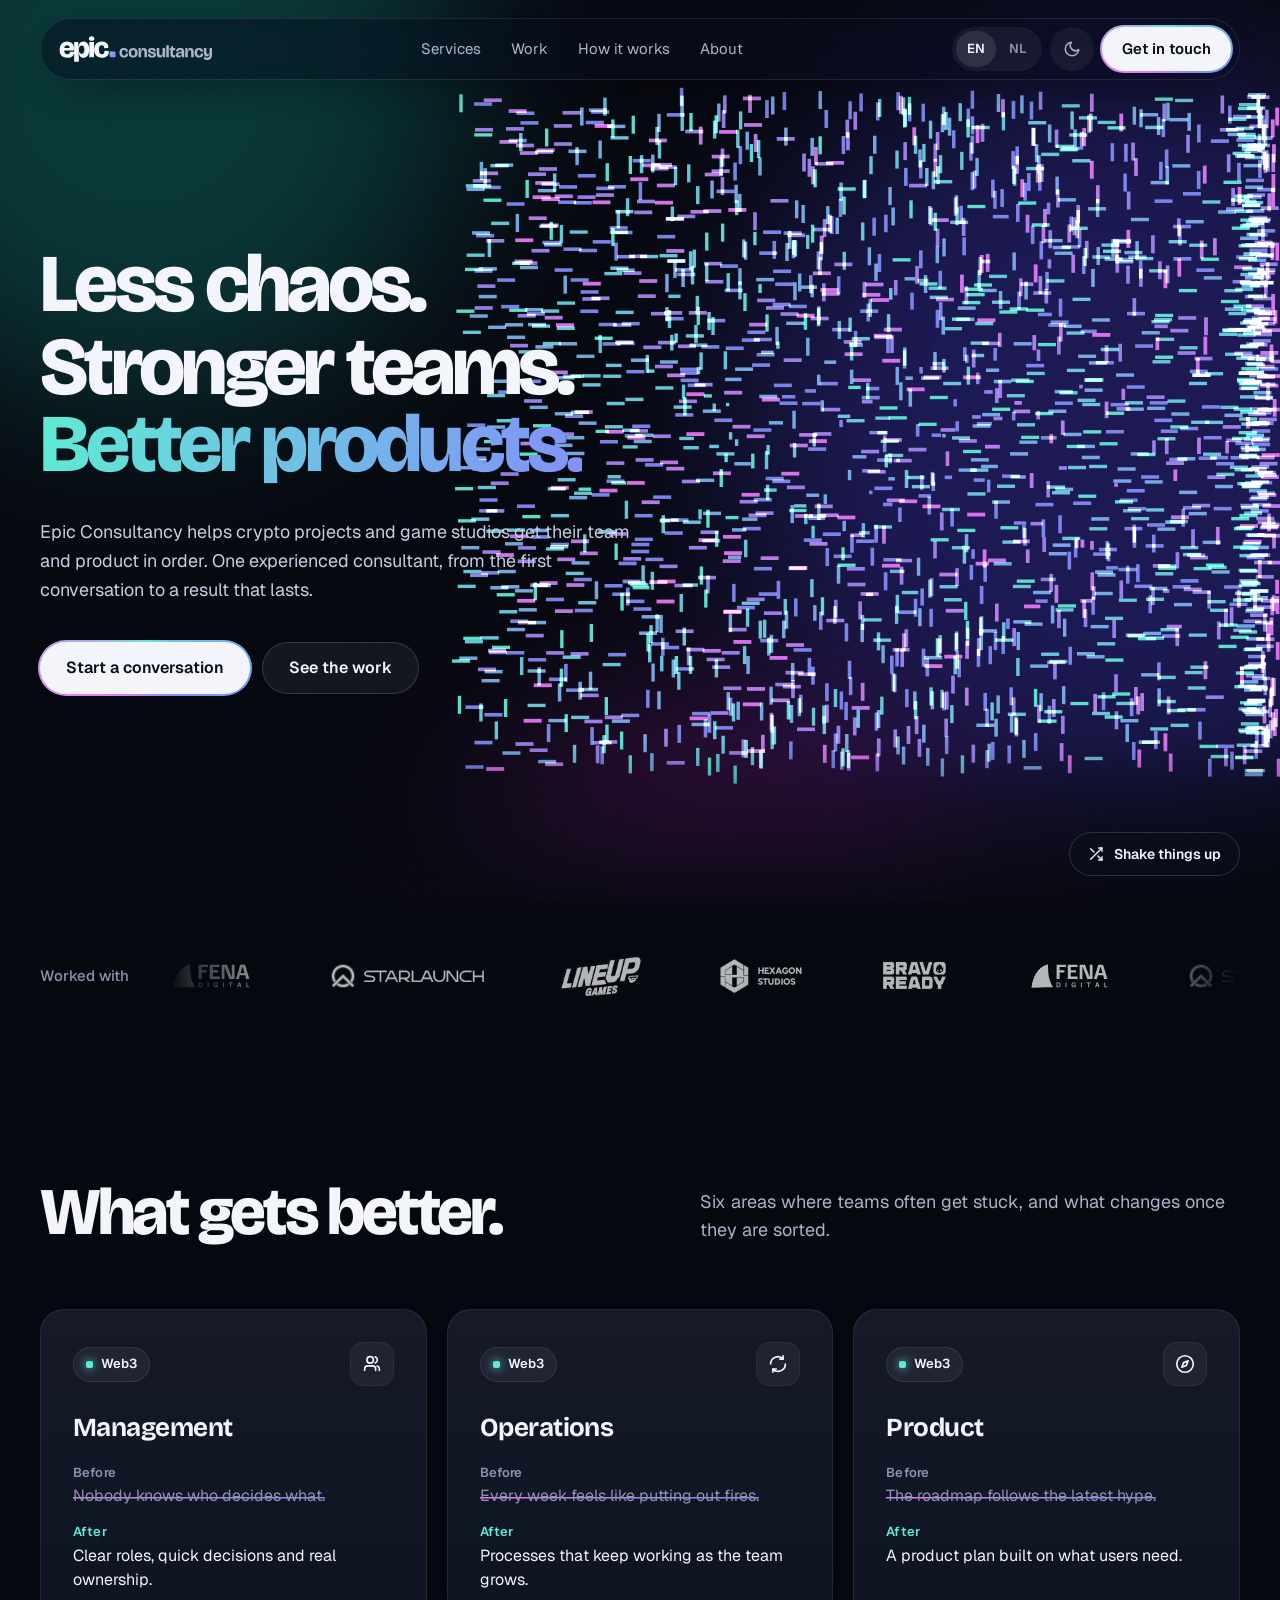
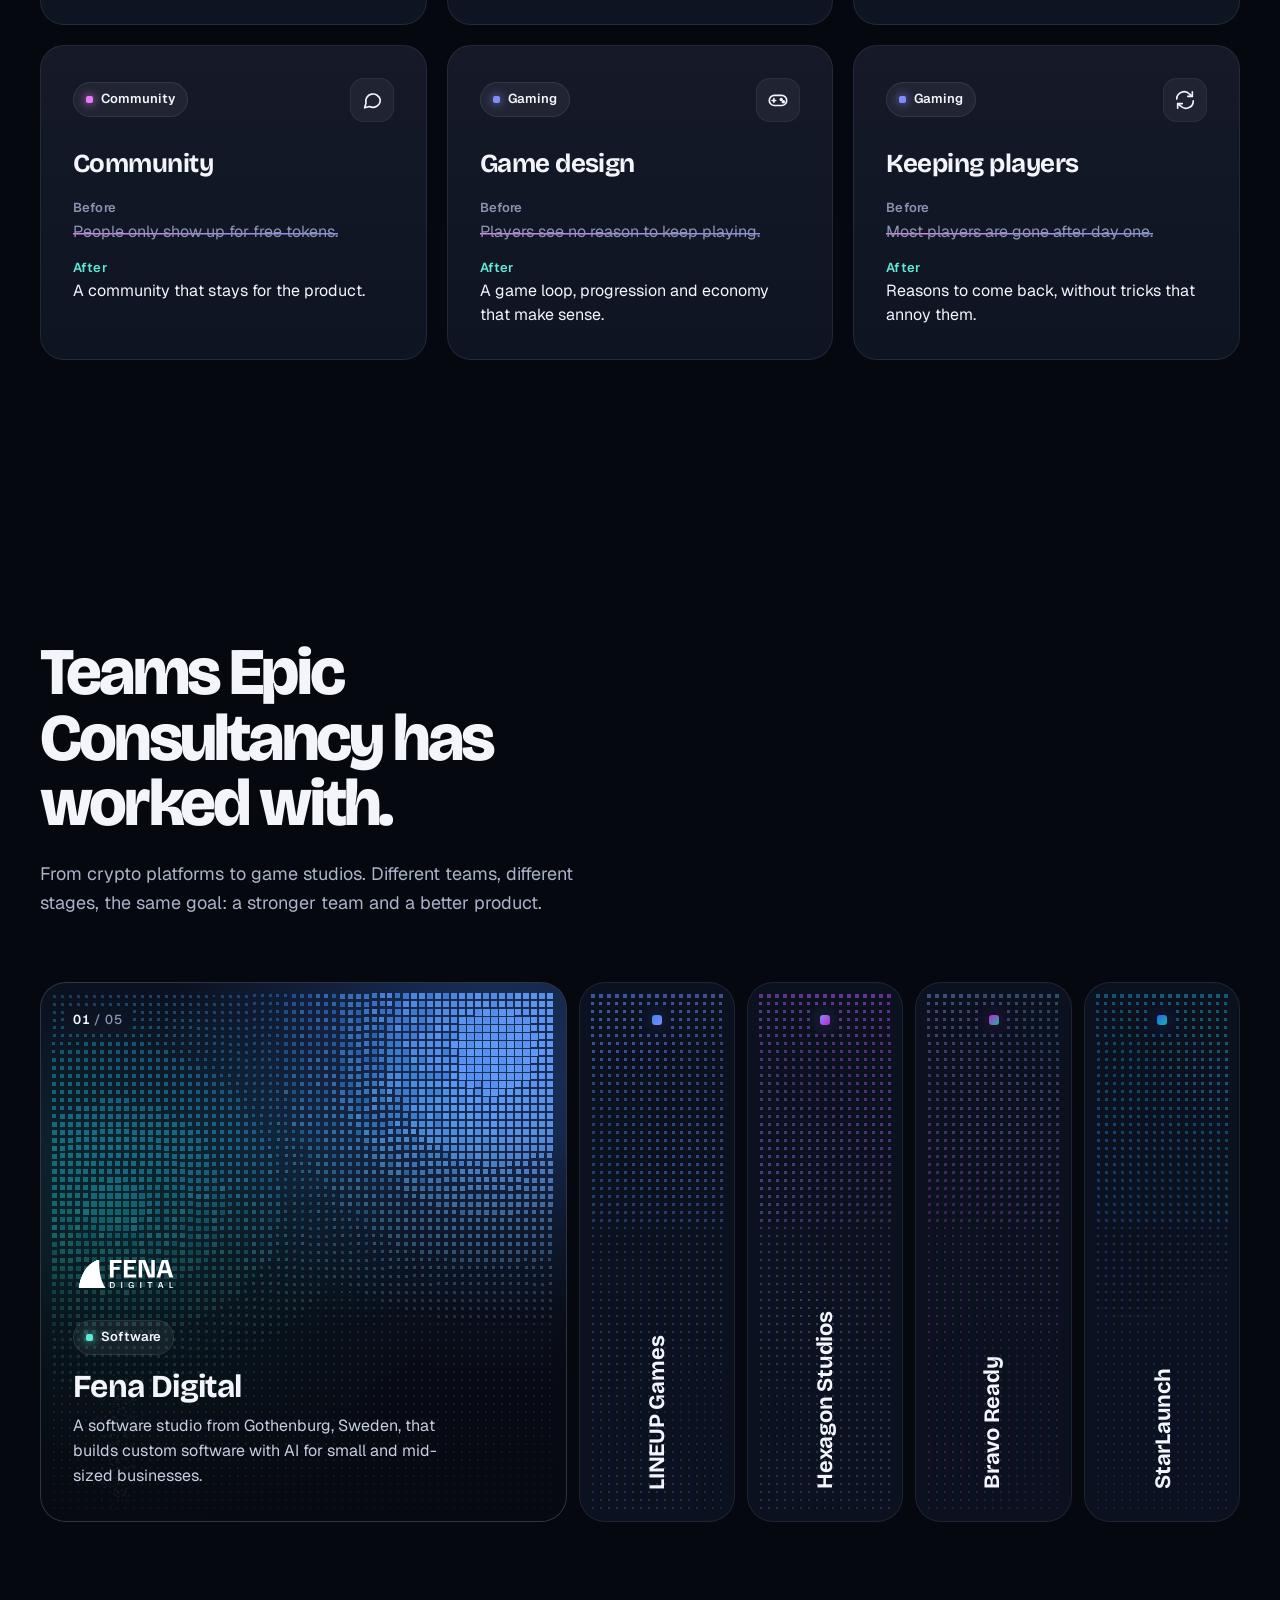
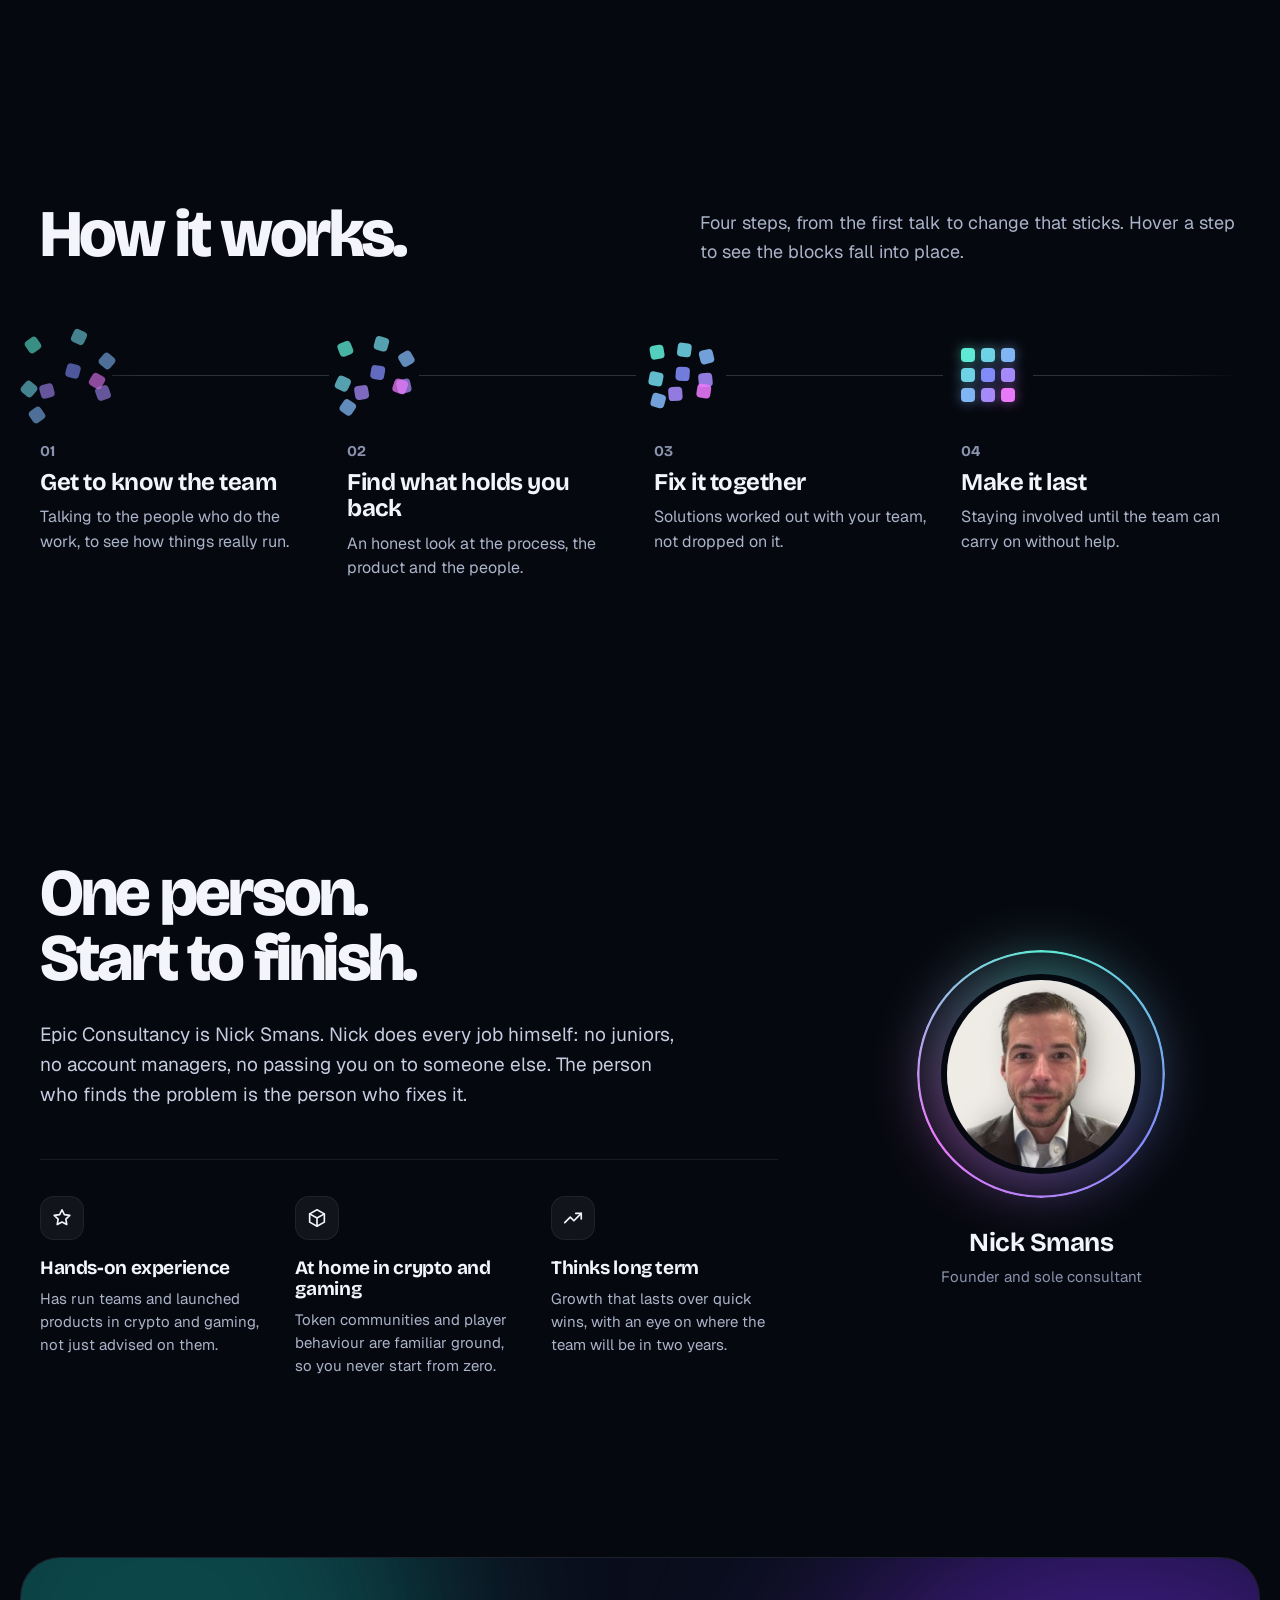
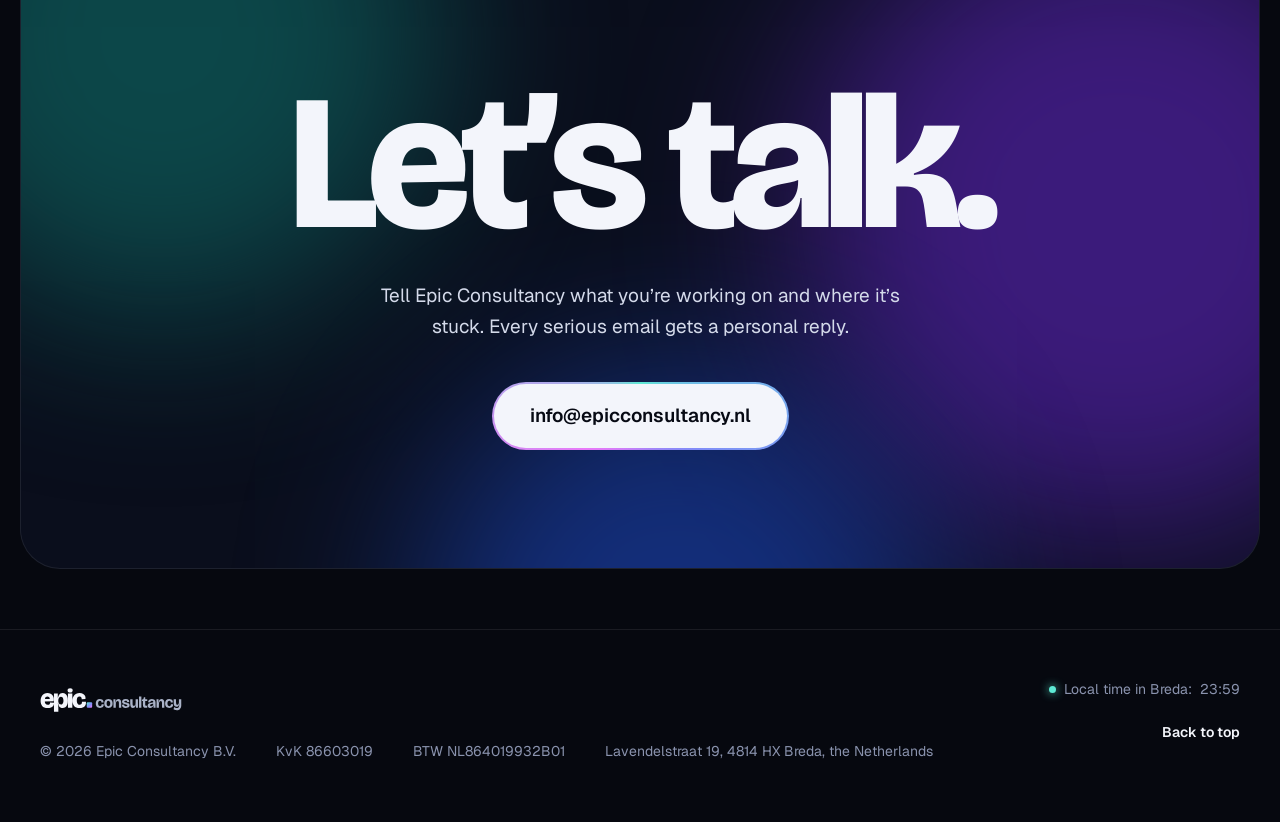
==== commit 1ddb0ba5: "Theme: bring back the light/dark toggle for the Showpiece A sun/moon button in the nav switches to a" ====
--- a/index.html
+++ b/index.html
@@ -25,8 +25,9 @@
 <link rel="preconnect" href="https://fonts.googleapis.com">
 <link rel="preconnect" href="https://fonts.gstatic.com" crossorigin>
 <link href="https://fonts.googleapis.com/css2?family=Bricolage+Grotesque:opsz,wdth,wght@12..96,75..100,200..800&amp;family=Geist:wght@300..700&amp;display=swap" rel="stylesheet">
-<link rel="stylesheet" href="site.css?v=73b6f3c8">
-<style>body { margin: 0; background: #06080F; }</style>
+<script>try { if (localStorage.getItem('theme') === 'light') document.documentElement.setAttribute('data-theme', 'light'); } catch (e) {}</script>
+<link rel="stylesheet" href="site.css?v=100a2582">
+<style>body { margin: 0; background: #06080F; } [data-theme="light"] body { background: #F3F5FA; }</style>
 </head>
 <body>
 <div class="sp" data-on-mousemove="rootMove">
@@ -53,6 +54,10 @@
             <span aria-current="page">EN</span>
             <a href="nl/" lang="nl" hreflang="nl" aria-label="Nederlands">NL</a>
           </div>
+          <button class="sp-theme" type="button" aria-pressed="false" aria-label="Light theme">
+            <svg class="sp-moon" width="18" height="18" viewBox="0 0 24 24" fill="none" stroke="currentColor" stroke-width="2" stroke-linecap="round" stroke-linejoin="round" aria-hidden="true" focusable="false"><path d="M21 12.8A9 9 0 1 1 11.2 3a7 7 0 0 0 9.8 9.8z"></path></svg>
+            <svg class="sp-sun" width="18" height="18" viewBox="0 0 24 24" fill="none" stroke="currentColor" stroke-width="2" stroke-linecap="round" stroke-linejoin="round" aria-hidden="true" focusable="false"><circle cx="12" cy="12" r="4"></circle><path d="M12 2v2M12 20v2M4.9 4.9l1.4 1.4M17.7 17.7l1.4 1.4M2 12h2M20 12h2M4.9 19.1l1.4-1.4M17.7 6.3l1.4-1.4"></path></svg>
+          </button>
           <a class="sp-btn sp-btn-primary sp-btn-sm sp-nav-cta" href="#contact" data-on-mousemove="mag" data-on-mouseleave="magLeave">Get in touch</a>
         </div>
       </nav>
@@ -369,6 +374,6 @@
     </div>
   </footer>
 </div>
-<script src="site.js?v=73b6f3c8"></script>
+<script src="site.js?v=100a2582"></script>
 </body>
 </html>
--- a/site.css
+++ b/site.css
@@ -87,6 +87,15 @@
 .sp-lang span, .sp-lang a { display: grid; place-items: center; min-width: 40px; height: 36px; border-radius: 999px; color: var(--dim); }
 .sp-lang span { background: rgba(255, 255, 255, 0.1); color: var(--ink); }
 .sp-lang a:hover { color: var(--ink); }
+.sp-theme {
+  display: grid; place-items: center; flex-shrink: 0; width: 44px; height: 44px; padding: 0;
+  border: 0; border-radius: 999px; background: rgba(255, 255, 255, 0.05); color: var(--muted); cursor: pointer;
+  transition: color 0.25s ease, background-color 0.25s ease;
+}
+.sp-theme:hover { color: var(--ink); background: rgba(255, 255, 255, 0.1); }
+.sp-theme svg { display: block; transition: transform 0.6s var(--ease); }
+.sp-theme:hover svg { transform: rotate(-24deg); }
+.sp-theme .sp-sun { display: none; }
 
 /* ---------- Buttons (magnetic) ---------- */
 .sp-btn {
@@ -451,6 +460,65 @@
   .sp-btn-xl { font-size: 16px; padding: 0 22px; }
 }
 
+/* ---------- Light theme ----------
+   Dark is the default for every visitor. The nav toggle sets [data-theme="light"] on
+   <html> and remembers it; a snippet in <head> applies a saved choice before first
+   paint. Everything below only adds light overrides, so the dark page is untouched.
+   The work panels and the contact block stay dark islands: both are built for white
+   logos, glows and additive light on dark. */
+[data-theme="light"] { color-scheme: light; }
+[data-theme="light"] body { background: #F3F5FA; }
+[data-theme="light"] .sp {
+  --bg: #F3F5FA; --panel: #FFFFFF; --ink: #0E1020; --muted: #4A5168; --dim: #5E667C;
+  --line: rgba(14, 16, 32, 0.09); --teal: #0F766E; --violet: #4F46E5; --magenta: #A21CAF;
+}
+[data-theme="light"] .sp .wb-panels, [data-theme="light"] .sp .sp-cpanel {
+  --bg: #06080F; --panel: #0C1120; --ink: #F3F5FB; --muted: #AAB3C8; --dim: #8A93AE;
+  --line: rgba(255, 255, 255, 0.08); --teal: #5EEAD4; --violet: #818CF8; --magenta: #E879F9;
+  color: var(--muted); color-scheme: dark;
+}
+[data-theme="light"] .sp-skip { color: var(--bg); }
+[data-theme="light"] .sp-aura { mix-blend-mode: multiply; background: radial-gradient(circle, rgba(79, 70, 229, 0.08), rgba(15, 118, 110, 0.05) 42%, transparent 70%); }
+[data-theme="light"] .sp-nav { background: rgba(255, 255, 255, 0.66); border-color: rgba(14, 16, 32, 0.08); box-shadow: 0 18px 40px -26px rgba(14, 16, 32, 0.32); }
+[data-theme="light"] .sp-links a:hover { background: rgba(14, 16, 32, 0.05); }
+[data-theme="light"] .sp-lang, [data-theme="light"] .sp-theme { background: rgba(14, 16, 32, 0.05); }
+[data-theme="light"] .sp-lang span, [data-theme="light"] .sp-theme:hover { background: rgba(14, 16, 32, 0.09); }
+[data-theme="light"] .sp-theme .sp-sun { display: block; }
+[data-theme="light"] .sp-theme .sp-moon { display: none; }
+/* Text on an ink-filled button takes the background colour of wherever the button sits. */
+[data-theme="light"] .sp-btn-primary { color: var(--bg); }
+[data-theme="light"] .sp-btn-ghost { background: rgba(14, 16, 32, 0.04); border-color: rgba(14, 16, 32, 0.14); }
+[data-theme="light"] .sp-btn-ghost:hover { background: rgba(14, 16, 32, 0.08); }
+/* On paper the deep glow colours mix to grey where they overlap; the bright triad
+   gives clean pastel washes instead. Narrow screens stack all three, so they get less. */
+[data-theme="light"] .sp-g1 { background: #5EEAD4; opacity: 0.3; }
+[data-theme="light"] .sp-g2 { background: #818CF8; opacity: 0.24; }
+[data-theme="light"] .sp-g3 { background: #E879F9; opacity: 0.18; }
+@media (max-width: 900px) {
+  [data-theme="light"] .sp-g1 { opacity: 0.2; }
+  [data-theme="light"] .sp-g2 { opacity: 0.14; }
+  [data-theme="light"] .sp-g3 { opacity: 0.1; }
+}
+[data-theme="light"] .sp-hero-fade { background: linear-gradient(rgba(243, 245, 250, 0), var(--bg)); }
+/* Deeper stops, because the gradient is text here: each passes AA on paper. */
+[data-theme="light"] .sp-gradtext { background-image: linear-gradient(100deg, #0F766E, #4F46E5 35%, #A21CAF 65%, #0F766E); }
+[data-theme="light"] .sp-lead, [data-theme="light"] .sp-bio { color: #353C52; }
+[data-theme="light"] .sp-shake { background: rgba(255, 255, 255, 0.6); border-color: rgba(14, 16, 32, 0.14); }
+[data-theme="light"] .sp-shake:hover { background: rgba(79, 70, 229, 0.1); border-color: rgba(79, 70, 229, 0.45); }
+[data-theme="light"] .sp-set img { filter: brightness(0); opacity: 0.62; }
+[data-theme="light"] .sp-set img:hover { opacity: 1; }
+[data-theme="light"] .sp-card { background: #FFFFFF; box-shadow: 0 1px 2px rgba(14, 16, 32, 0.04), 0 18px 40px -26px rgba(14, 16, 32, 0.22); }
+[data-theme="light"] .sp-card:hover::after { opacity: 0.6; }
+[data-theme="light"] .sp-card .sp-tag { background: rgba(14, 16, 32, 0.04); border-color: rgba(14, 16, 32, 0.08); }
+[data-theme="light"] .sp-ico { background: rgba(14, 16, 32, 0.04); border-color: rgba(14, 16, 32, 0.07); }
+[data-theme="light"] .sp-before { color: #6B7389; }
+[data-theme="light"] .sp-trackline { background: linear-gradient(90deg, transparent, rgba(14, 16, 32, 0.14) 8%, rgba(14, 16, 32, 0.14) 92%, transparent); }
+[data-theme="light"] .sp-wm path[fill="#AAB3C8"] { fill: var(--muted); }
+[data-theme="light"] .wb-panel:focus-visible { box-shadow: 0 0 0 3px #F3F5FA, 0 0 0 5px #0F766E, 0 0 36px -2px rgba(15, 118, 110, 0.3); }
+
+/* The switch itself: the new theme opens as a circle from the toggle (see site.js). */
+::view-transition-old(root), ::view-transition-new(root) { animation: none; mix-blend-mode: normal; }
+
 /* Motion off: the tweak, and the visitor's own setting. Everything rests in its final state. */
 .sp-still *, .sp-still *::before, .sp-still *::after { animation: none !important; transition: none !important; }
 @media (prefers-reduced-motion: reduce) {
